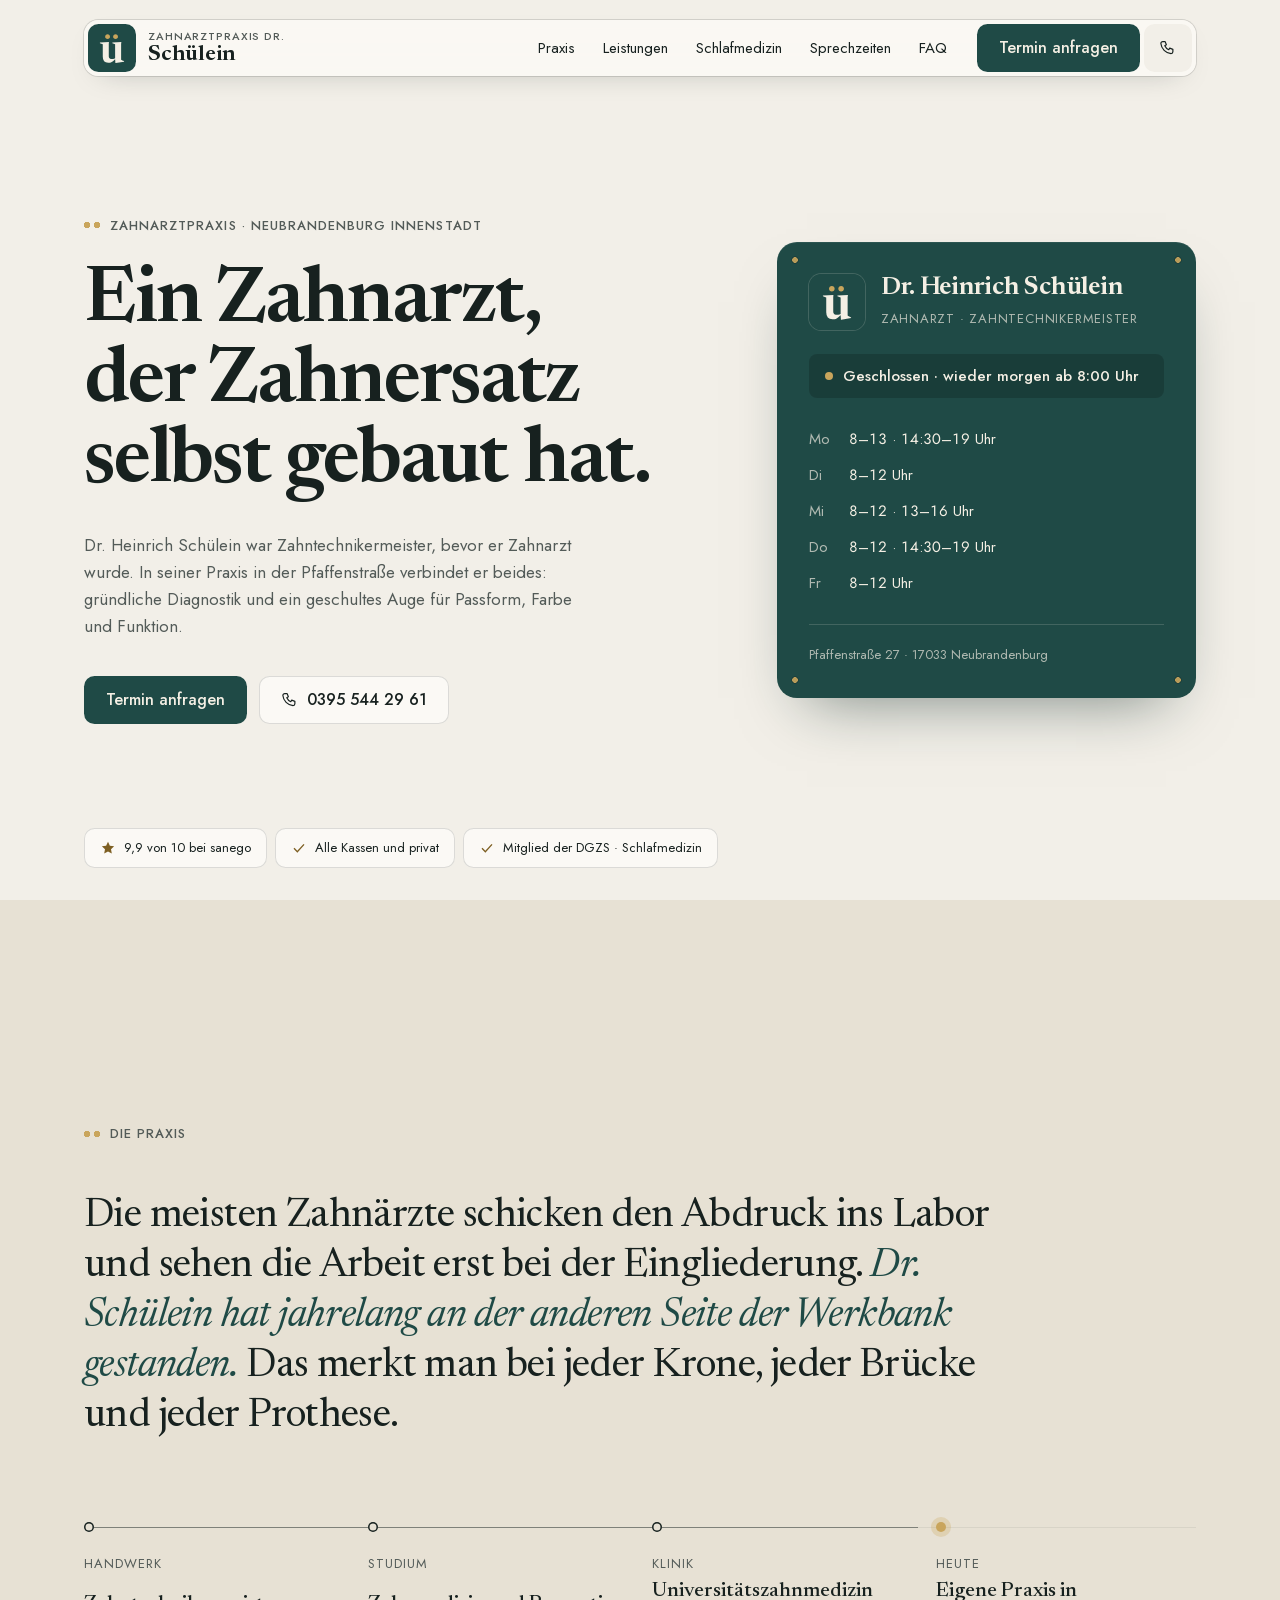
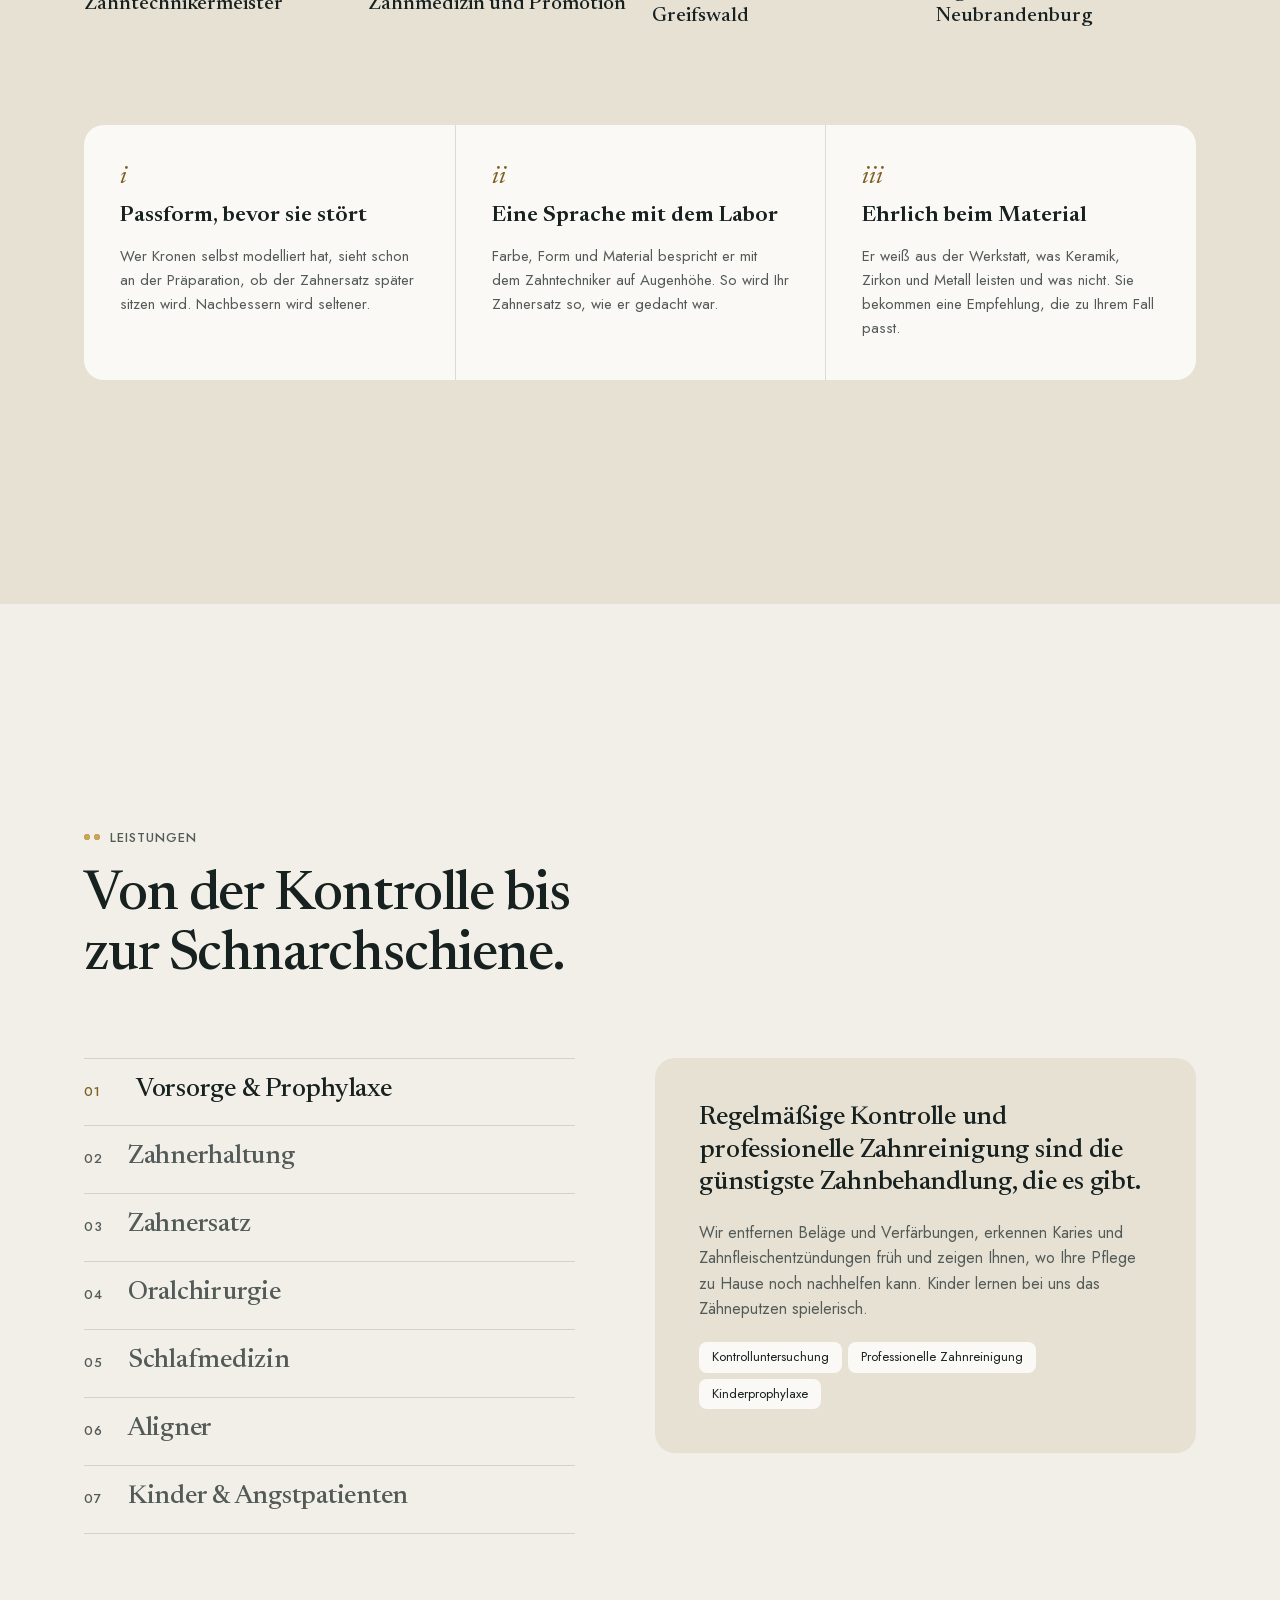
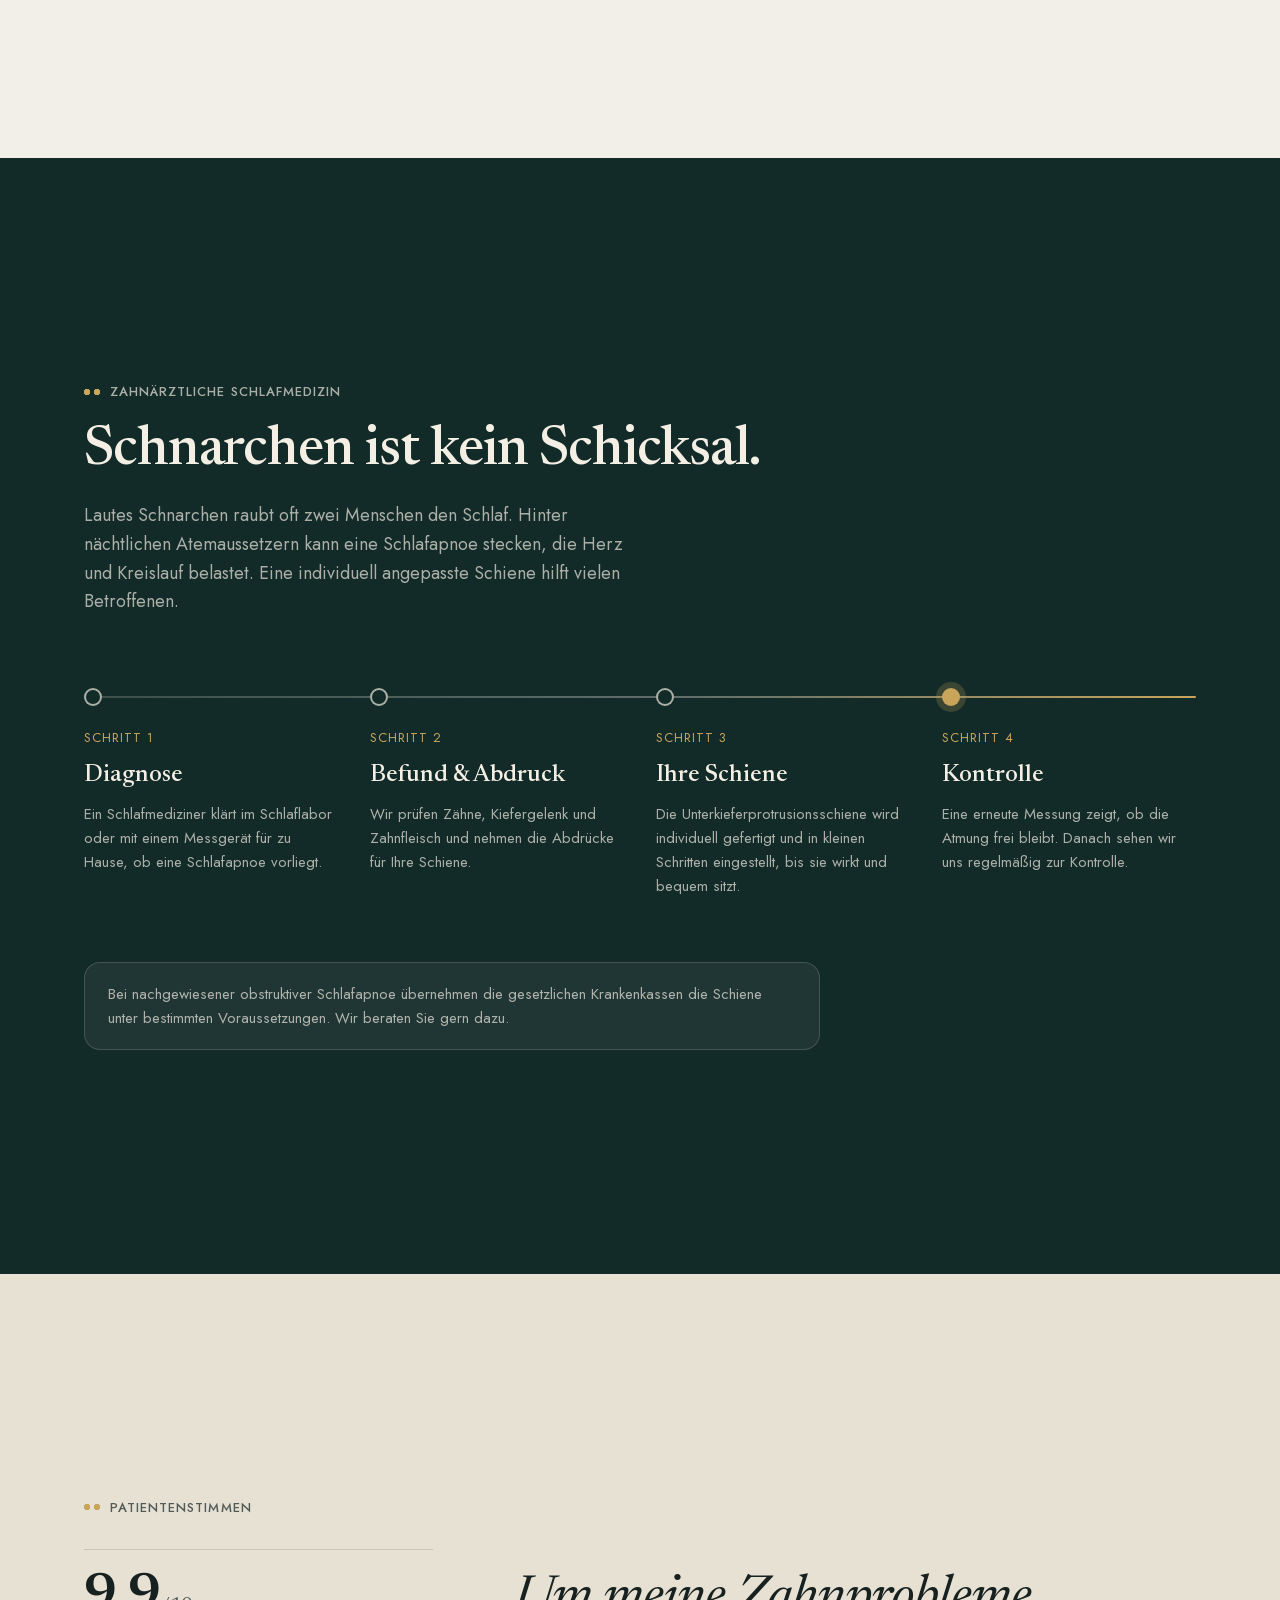
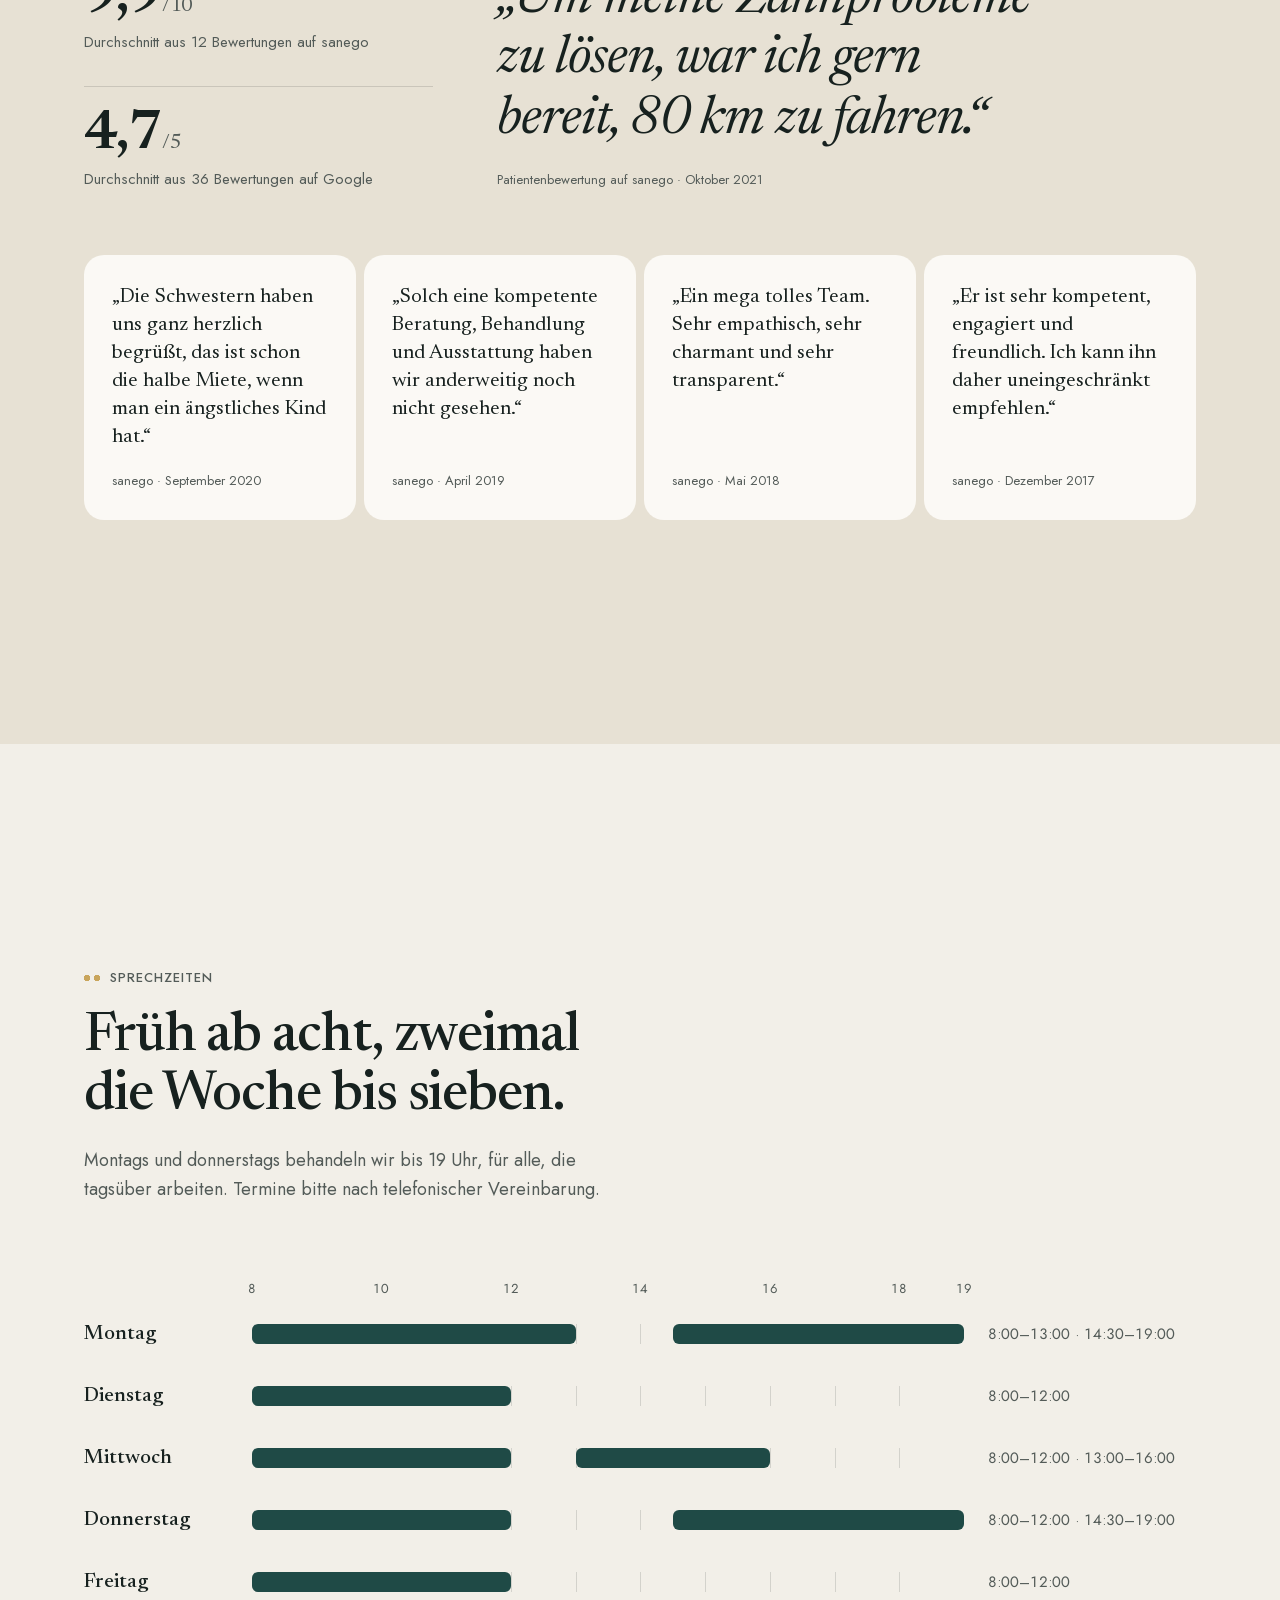
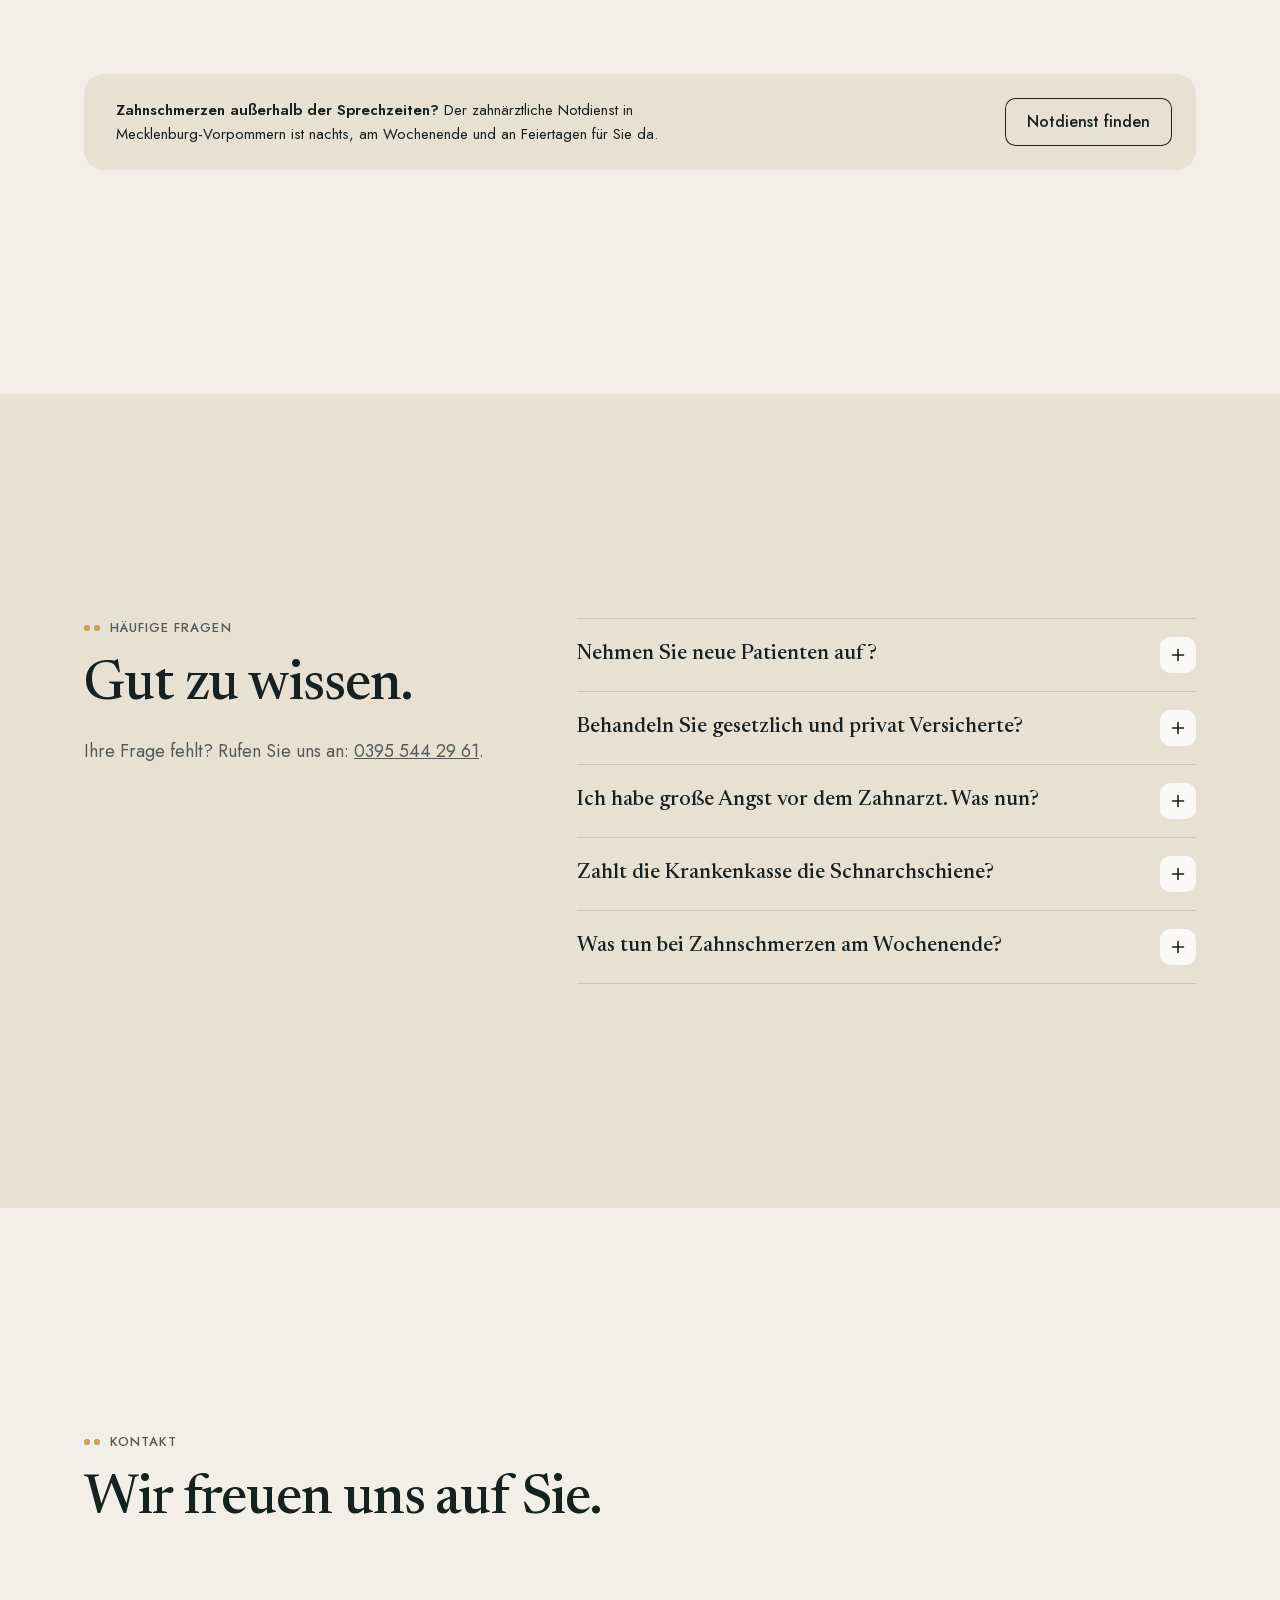
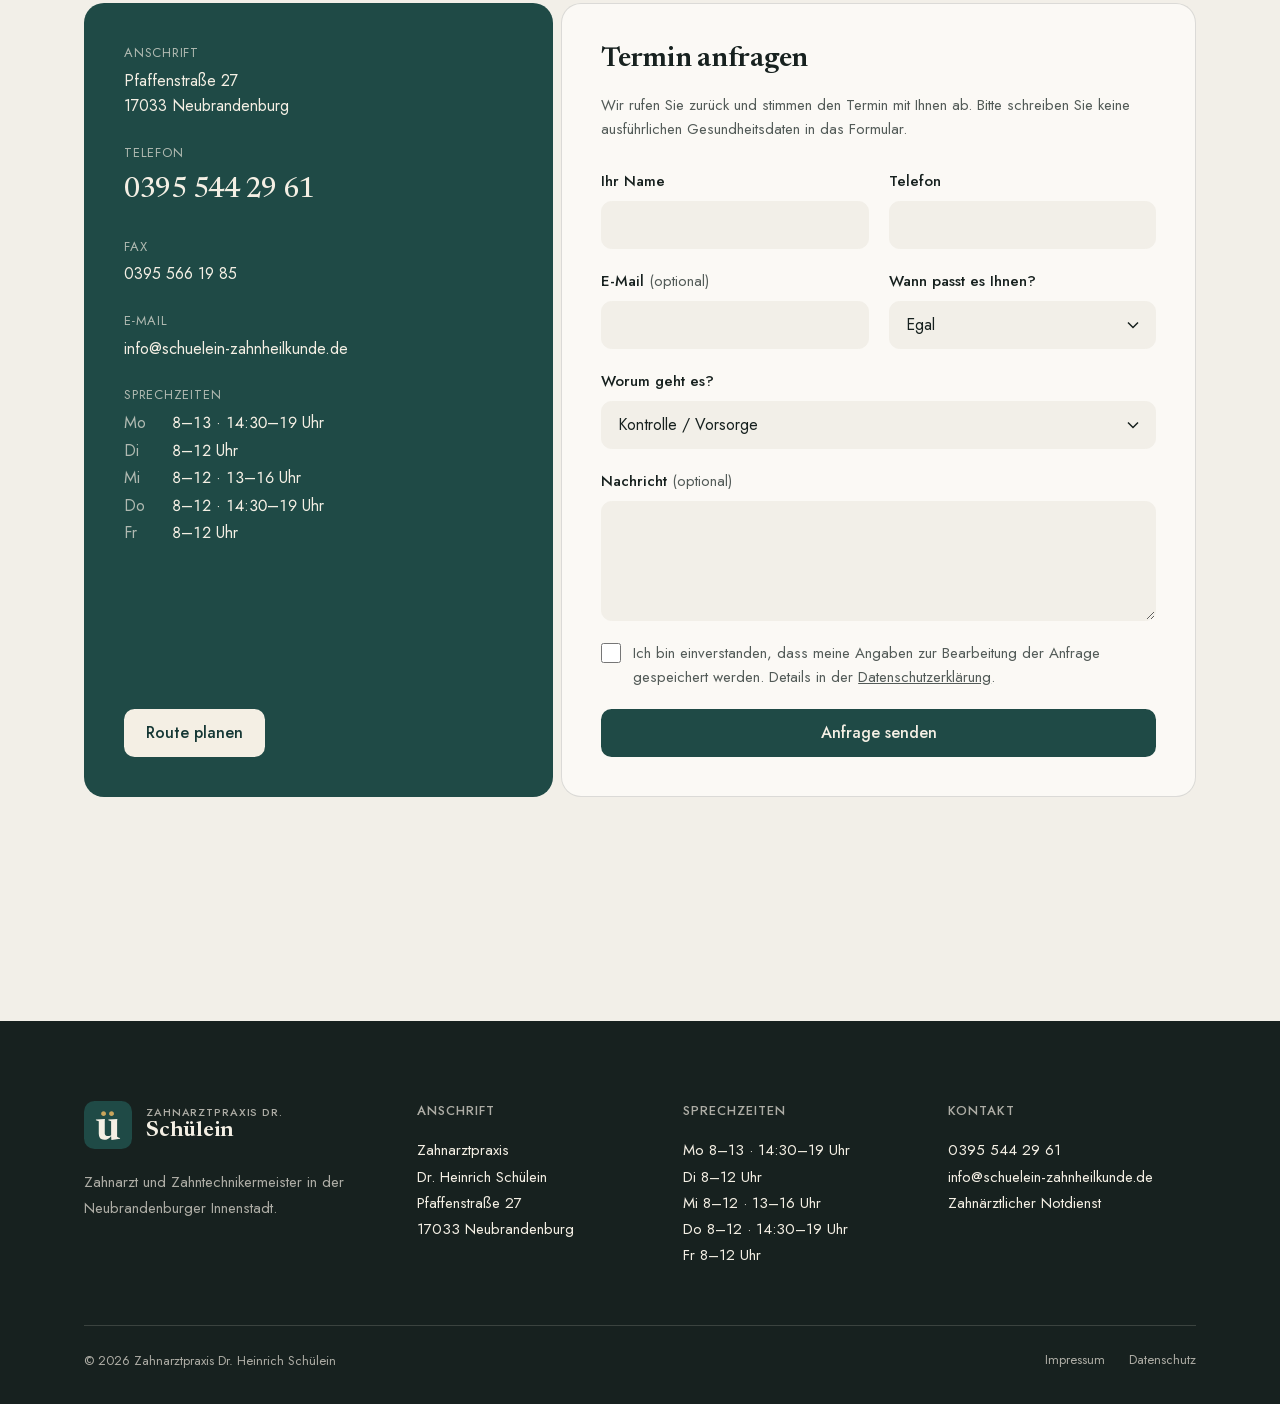
==== index.html @ 2f47f46b "Website for Zahnarztpraxis Dr. Heinrich Schülein Static site on the Dentaltechnik Gussmann engine: n" ====
<!DOCTYPE html>
<html lang="de">
<head>
  <meta charset="utf-8">
  <meta name="viewport" content="width=device-width, initial-scale=1, viewport-fit=cover">
  <title>Zahnarztpraxis Dr. Heinrich Schülein · Zahnarzt in Neubrandenburg</title>
  <meta name="description" content="Zahnarztpraxis Dr. Heinrich Schülein in der Neubrandenburger Innenstadt: Zahnarzt und Zahntechnikermeister. Vorsorge, Zahnerhaltung, Zahnersatz, Oralchirurgie und zahnärztliche Schlafmedizin. Pfaffenstraße 27, Tel. 0395 5442961.">
  <meta name="theme-color" content="#F2EFE8">
  <link rel="canonical" href="https://schuelein-zahnheilkunde.de/">
  <meta property="og:type" content="website">
  <meta property="og:locale" content="de_DE">
  <meta property="og:title" content="Zahnarztpraxis Dr. Heinrich Schülein · Neubrandenburg">
  <meta property="og:description" content="Ein Zahnarzt, der Zahnersatz selbst gebaut hat. Praxis in der Pfaffenstraße 27, Neubrandenburg.">
  <meta property="og:image" content="https://schuelein-zahnheilkunde.de/assets/og.png">
  <link rel="icon" href="assets/logo-mark.svg" type="image/svg+xml">
  <link rel="apple-touch-icon" href="assets/apple-touch-icon.png">
  <link rel="preload" href="fonts/newsreader.woff2" as="font" type="font/woff2" crossorigin>
  <link rel="preload" href="fonts/jost-latin.woff2" as="font" type="font/woff2" crossorigin>
  <link rel="stylesheet" href="css/styles.css">
  <script>
    /* freeze the viewport unit before first paint — refreshed on width change only */
    document.documentElement.classList.add('js');
    window.__vhPx = window.innerHeight;
    document.documentElement.style.setProperty('--vh', (window.__vhPx * 0.01) + 'px');
  </script>
  <script src="js/main.js" defer></script>
  <script type="application/ld+json">
  {
    "@context": "https://schema.org",
    "@type": "Dentist",
    "name": "Zahnarztpraxis Dr. Heinrich Schülein",
    "description": "Zahnarztpraxis in der Neubrandenburger Innenstadt. Zahnarzt und Zahntechnikermeister.",
    "url": "https://schuelein-zahnheilkunde.de/",
    "image": "https://schuelein-zahnheilkunde.de/assets/og.png",
    "logo": "https://schuelein-zahnheilkunde.de/assets/logo.svg",
    "telephone": "+49 395 5442961",
    "faxNumber": "+49 395 5661985",
    "email": "info@schuelein-zahnheilkunde.de",
    "address": {
      "@type": "PostalAddress",
      "streetAddress": "Pfaffenstraße 27",
      "postalCode": "17033",
      "addressLocality": "Neubrandenburg",
      "addressRegion": "Mecklenburg-Vorpommern",
      "addressCountry": "DE"
    },
    "founder": { "@type": "Person", "name": "Dr. Heinrich Schülein", "jobTitle": "Zahnarzt, Zahntechnikermeister" },
    "memberOf": { "@type": "Organization", "name": "Deutsche Gesellschaft Zahnärztliche Schlafmedizin (DGZS)" },
    "medicalSpecialty": "Dentistry",
    "openingHoursSpecification": [
      { "@type": "OpeningHoursSpecification", "dayOfWeek": "Monday", "opens": "08:00", "closes": "13:00" },
      { "@type": "OpeningHoursSpecification", "dayOfWeek": ["Monday", "Thursday"], "opens": "14:30", "closes": "19:00" },
      { "@type": "OpeningHoursSpecification", "dayOfWeek": ["Tuesday", "Wednesday", "Thursday", "Friday"], "opens": "08:00", "closes": "12:00" },
      { "@type": "OpeningHoursSpecification", "dayOfWeek": "Wednesday", "opens": "13:00", "closes": "16:00" }
    ]
  }
  </script>
</head>
<body>
  <svg width="0" height="0" style="position:absolute" aria-hidden="true">
    <symbol id="mark" viewBox="0 0 100 100">
      <rect width="100" height="100" rx="22" fill="#1F4A46"/>
      <path fill="#F4EFE4" d="M43.27 66.44Q43.27 68.7 43.99 70.14Q44.72 71.58 46.19 72.25Q47.65 72.93 49.96 72.93Q52.25 72.93 54.39 72.25Q56.53 71.57 58.37 70.55L58.72 71.53Q55.6 74.58 53.38 76.45Q51.15 78.33 49.35 79.3Q47.56 80.27 45.82 80.6Q44.08 80.92 41.98 80.92Q36.35 80.92 33.56 77.8Q30.77 74.68 30.77 68.48V42.03L24.84 39.88V38.39L43.58 37.42L43.27 41.59ZM57.05 81.5 56.49 73.59V41.98L50.76 39.88V38.39L69.52 37.42L68.99 41.65V74.33Q69.36 74.53 70.12 74.93Q70.87 75.33 71.79 75.8Q72.72 76.27 73.61 76.74Q74.5 77.21 75.16 77.55V78.63L57.72 81.5Z"/>
      <path fill="#C9A55C" d="M40.77 31.38Q38.51 31.38 37.12 29.93Q35.72 28.48 35.72 26.46Q35.72 24.4 37.12 22.95Q38.51 21.5 40.77 21.5Q43.03 21.5 44.42 22.95Q45.8 24.4 45.8 26.46Q45.8 28.48 44.42 29.93Q43.03 31.38 40.77 31.38ZM57.39 31.38Q55.13 31.38 53.73 29.93Q52.34 28.48 52.34 26.46Q52.34 24.4 53.73 22.95Q55.13 21.5 57.39 21.5Q59.64 21.5 61.03 22.95Q62.42 24.4 62.42 26.46Q62.42 28.48 61.03 29.93Q59.64 31.38 57.39 31.38Z"/>
    </symbol>
    <symbol id="i-phone" viewBox="0 0 24 24"><path fill="none" stroke="currentColor" stroke-width="1.6" stroke-linejoin="round" d="M5 3.5h3.2l1.6 4.2-2.1 1.3a11 11 0 0 0 5.3 5.3l1.3-2.1 4.2 1.6V17a2.5 2.5 0 0 1-2.5 2.5A15 15 0 0 1 2.5 6 2.5 2.5 0 0 1 5 3.5z"/></symbol>
    <symbol id="i-star" viewBox="0 0 24 24"><path fill="currentColor" d="M12 2.8l2.8 5.9 6.4.8-4.7 4.4 1.2 6.4L12 17.2l-5.7 3.1 1.2-6.4-4.7-4.4 6.4-.8z"/></symbol>
    <symbol id="i-plus" viewBox="0 0 14 14"><path d="M7 1.5v11M1.5 7h11" fill="none" stroke="currentColor" stroke-width="1.6" stroke-linecap="round"/></symbol>
    <symbol id="i-check" viewBox="0 0 24 24"><path d="M4.5 12.5l5 5 10-11" fill="none" stroke="currentColor" stroke-width="2"/></symbol>
  </svg>

  <!-- Preloader: the tile lands, the u rises, then the two brass dots drop in -->
  <div class="preloader" aria-hidden="true">
    <svg class="preloader__mark" viewBox="0 0 100 100">
      <rect class="preloader__tile" width="100" height="100" rx="22"/>
      <path class="preloader__u" d="M43.27 66.44Q43.27 68.7 43.99 70.14Q44.72 71.58 46.19 72.25Q47.65 72.93 49.96 72.93Q52.25 72.93 54.39 72.25Q56.53 71.57 58.37 70.55L58.72 71.53Q55.6 74.58 53.38 76.45Q51.15 78.33 49.35 79.3Q47.56 80.27 45.82 80.6Q44.08 80.92 41.98 80.92Q36.35 80.92 33.56 77.8Q30.77 74.68 30.77 68.48V42.03L24.84 39.88V38.39L43.58 37.42L43.27 41.59ZM57.05 81.5 56.49 73.59V41.98L50.76 39.88V38.39L69.52 37.42L68.99 41.65V74.33Q69.36 74.53 70.12 74.93Q70.87 75.33 71.79 75.8Q72.72 76.27 73.61 76.74Q74.5 77.21 75.16 77.55V78.63L57.72 81.5Z"/>
      <path class="preloader__dots" d="M40.77 31.38Q38.51 31.38 37.12 29.93Q35.72 28.48 35.72 26.46Q35.72 24.4 37.12 22.95Q38.51 21.5 40.77 21.5Q43.03 21.5 44.42 22.95Q45.8 24.4 45.8 26.46Q45.8 28.48 44.42 29.93Q43.03 31.38 40.77 31.38ZM57.39 31.38Q55.13 31.38 53.73 29.93Q52.34 28.48 52.34 26.46Q52.34 24.4 53.73 22.95Q55.13 21.5 57.39 21.5Q59.64 21.5 61.03 22.95Q62.42 24.4 62.42 26.46Q62.42 28.48 61.03 29.93Q59.64 31.38 57.39 31.38Z"/>
    </svg>
  </div>

  <a class="skip-link" href="#main">Zum Inhalt springen</a>

  <!-- One continuous strip: logo, links, CTA and phone share one rounded rectangle.
       On phones the same strip grows downward into the menu sheet. -->
  <header class="site-header">
    <nav class="strip" data-open="false" aria-label="Hauptnavigation">
      <div class="strip__bar">
        <a class="brand" href="#top" aria-label="Zahnarztpraxis Dr. Schülein – zur Startseite">
          <svg class="brand__mark" aria-hidden="true"><use href="#mark"/></svg>
          <span class="brand__word"><span class="brand__small">Zahnarztpraxis Dr.</span><span class="brand__name">Schülein</span></span>
        </a>
        <button class="strip__toggle" type="button" aria-expanded="false" aria-controls="strip-menu">
          <span></span><span></span>
          <span class="visually-hidden">Menü öffnen</span>
        </button>
      </div>
      <div class="strip__menu" id="strip-menu">
        <ul class="strip__links">
          <li><a class="strip__link" href="#praxis">Praxis</a></li>
          <li><a class="strip__link" href="#leistungen">Leistungen</a></li>
          <li><a class="strip__link" href="#schlaf">Schlafmedizin</a></li>
          <li><a class="strip__link" href="#zeiten">Sprechzeiten</a></li>
          <li><a class="strip__link" href="#faq">FAQ</a></li>
        </ul>
        <div class="strip__cta">
          <a class="btn btn--petrol" href="#kontakt">Termin anfragen</a>
          <a class="btn btn--tile" href="tel:+493955442961" aria-label="Anrufen: 0395 544 29 61">
            <svg aria-hidden="true"><use href="#i-phone"/></svg><span class="strip__tel">0395 544 29 61</span>
          </a>
        </div>
      </div>
    </nav>
  </header>

  <main id="main">

    <!-- Hero: statement + the nameplate from the door, with live office hours -->
    <section class="hero" id="top">
      <div class="container hero__container">
        <div class="hero__grid">
          <div class="hero__content">
            <div class="eyebrow"><p>Zahnarztpraxis · Neubrandenburg Innenstadt</p></div>
            <div class="display"><h1>Ein Zahnarzt, der Zahn&shy;ersatz selbst gebaut hat.</h1></div>
            <div class="lead"><p>Dr. Heinrich Schülein war Zahntechnikermeister, bevor er Zahnarzt wurde. In seiner Praxis in der Pfaffenstraße verbindet er beides: gründliche Diagnostik und ein geschultes Auge für Passform, Farbe und Funktion.</p></div>
            <div class="hero__actions">
              <a class="btn btn--petrol" href="#kontakt">Termin anfragen</a>
              <a class="btn btn--plain" href="tel:+493955442961"><svg aria-hidden="true"><use href="#i-phone"/></svg>0395 544 29 61</a>
            </div>
          </div>

          <aside class="plate" aria-label="Praxisschild">
            <div class="plate__head">
              <svg class="plate__mark" aria-hidden="true"><use href="#mark"/></svg>
              <div class="plate__name">
                <p class="plate__title">Dr. Heinrich Schülein</p>
                <p class="plate__role">Zahnarzt · Zahntechnikermeister</p>
              </div>
            </div>
            <div class="plate__status" data-status>
              <span class="plate__dot" aria-hidden="true"></span>
              <span data-status-text>Sprechzeiten</span>
            </div>
            <dl class="plate__hours" data-hours>
              <div data-day="1"><dt>Mo</dt><dd>8–13 · 14:30–19 Uhr</dd></div>
              <div data-day="2"><dt>Di</dt><dd>8–12 Uhr</dd></div>
              <div data-day="3"><dt>Mi</dt><dd>8–12 · 13–16 Uhr</dd></div>
              <div data-day="4"><dt>Do</dt><dd>8–12 · 14:30–19 Uhr</dd></div>
              <div data-day="5"><dt>Fr</dt><dd>8–12 Uhr</dd></div>
            </dl>
            <p class="plate__addr">Pfaffenstraße 27 · 17033 Neubrandenburg</p>
          </aside>
        </div>

        <ul class="hero__facts" aria-label="Auf einen Blick">
          <li><svg aria-hidden="true"><use href="#i-star"/></svg>9,9 von 10 bei sanego</li>
          <li><svg aria-hidden="true"><use href="#i-check"/></svg>Alle Kassen und privat</li>
          <li><svg aria-hidden="true"><use href="#i-check"/></svg>Mitglied der DGZS · Schlafmedizin</li>
        </ul>
      </div>
    </section>

    <!-- Praxis: two trades in one pair of hands -->
    <section class="section section--sand" id="praxis">
      <div class="container">
        <div class="story">
          <div class="eyebrow reveal"><p>Die Praxis</p></div>
          <p class="story__statement reveal">Die meisten Zahnärzte schicken den Abdruck ins Labor und sehen die Arbeit erst bei der Eingliederung. <em>Dr. Schülein hat jahrelang an der anderen Seite der Werkbank gestanden.</em> Das merkt man bei jeder Krone, jeder Brücke und jeder Prothese.</p>

          <ol class="path reveal" aria-label="Werdegang">
            <li><span class="path__k">Handwerk</span><span class="path__v">Zahntechnikermeister</span></li>
            <li><span class="path__k">Studium</span><span class="path__v">Zahnmedizin und Promotion</span></li>
            <li><span class="path__k">Klinik</span><span class="path__v">Universitätszahnmedizin Greifswald</span></li>
            <li><span class="path__k">Heute</span><span class="path__v">Eigene Praxis in Neubrandenburg</span></li>
          </ol>

          <div class="gains reveal">
            <article class="gain">
              <div class="gain__num"><span>i</span></div>
              <div class="gain__title"><h3>Passform, bevor sie stört</h3></div>
              <div class="gain__text"><p>Wer Kronen selbst modelliert hat, sieht schon an der Präparation, ob der Zahnersatz später sitzen wird. Nachbessern wird seltener.</p></div>
            </article>
            <article class="gain">
              <div class="gain__num"><span>ii</span></div>
              <div class="gain__title"><h3>Eine Sprache mit dem Labor</h3></div>
              <div class="gain__text"><p>Farbe, Form und Material bespricht er mit dem Zahntechniker auf Augenhöhe. So wird Ihr Zahnersatz so, wie er gedacht war.</p></div>
            </article>
            <article class="gain">
              <div class="gain__num"><span>iii</span></div>
              <div class="gain__title"><h3>Ehrlich beim Material</h3></div>
              <div class="gain__text"><p>Er weiß aus der Werkstatt, was Keramik, Zirkon und Metall leisten und was nicht. Sie bekommen eine Empfehlung, die zu Ihrem Fall passt.</p></div>
            </article>
          </div>
        </div>
      </div>
    </section>

    <!-- Leistungen: an index — names on the left, the open entry on the right -->
    <section class="section" id="leistungen">
      <div class="container">
        <div class="section-head reveal">
          <div class="eyebrow"><p>Leistungen</p></div>
          <div class="heading"><h2>Von der Kontrolle bis zur Schnarchschiene.</h2></div>
        </div>

        <div class="index reveal" data-index>
          <article class="entry is-active">
            <button class="entry__name" type="button" aria-expanded="true" aria-controls="e-1" id="e-1-btn"><span class="entry__no">01</span><span>Vorsorge &amp; Prophylaxe</span></button>
            <div class="entry__body" id="e-1" role="region" aria-labelledby="e-1-btn">
              <div class="entry__inner">
                <div class="entry__lead"><p>Regelmäßige Kontrolle und professionelle Zahnreinigung sind die günstigste Zahnbehandlung, die es gibt.</p></div>
                <div class="entry__text"><p>Wir entfernen Beläge und Verfärbungen, erkennen Karies und Zahnfleischentzündungen früh und zeigen Ihnen, wo Ihre Pflege zu Hause noch nachhelfen kann. Kinder lernen bei uns das Zähneputzen spielerisch.</p></div>
                <ul class="tags"><li>Kontrolluntersuchung</li><li>Professionelle Zahnreinigung</li><li>Kinderprophylaxe</li></ul>
              </div>
            </div>
          </article>
          <article class="entry">
            <button class="entry__name" type="button" aria-expanded="false" aria-controls="e-2" id="e-2-btn"><span class="entry__no">02</span><span>Zahnerhaltung</span></button>
            <div class="entry__body" id="e-2" role="region" aria-labelledby="e-2-btn">
              <div class="entry__inner">
                <div class="entry__lead"><p>Der eigene Zahn ist fast immer die beste Lösung. Wir kämpfen um ihn.</p></div>
                <div class="entry__text"><p>Zahnfarbene Füllungen, Wurzelkanalbehandlungen und die Behandlung von Parodontitis gehören zum Alltag der Praxis. Vor jeder Behandlung erklären wir Ihnen die Möglichkeiten und was sie kosten.</p></div>
                <ul class="tags"><li>Füllungen</li><li>Wurzelbehandlung</li><li>Parodontitis</li></ul>
              </div>
            </div>
          </article>
          <article class="entry">
            <button class="entry__name" type="button" aria-expanded="false" aria-controls="e-3" id="e-3-btn"><span class="entry__no">03</span><span>Zahnersatz</span></button>
            <div class="entry__body" id="e-3" role="region" aria-labelledby="e-3-btn">
              <div class="entry__inner">
                <div class="entry__lead"><p>Hier zahlt sich die Meisterausbildung am meisten aus.</p></div>
                <div class="entry__text"><p>Kronen, Brücken, Teil- und Vollprothesen plant Dr. Schülein mit dem Blick des Zahntechnikers: Wie wird die Arbeit gefertigt, wie hält sie, wie sieht sie neben den Nachbarzähnen aus? Die Farbe bestimmen wir sorgfältig bei Tageslicht.</p></div>
                <ul class="tags"><li>Kronen</li><li>Brücken</li><li>Prothesen</li><li>Reparaturen</li></ul>
              </div>
            </div>
          </article>
          <article class="entry">
            <button class="entry__name" type="button" aria-expanded="false" aria-controls="e-4" id="e-4-btn"><span class="entry__no">04</span><span>Oralchirurgie</span></button>
            <div class="entry__body" id="e-4" role="region" aria-labelledby="e-4-btn">
              <div class="entry__inner">
                <div class="entry__lead"><p>Weisheitszähne und nicht erhaltbare Zähne entfernen wir ruhig und schonend.</p></div>
                <div class="entry__text"><p>Eine gute Betäubung und ein Behandler, der nicht hetzt, machen den Unterschied. Nach dem Eingriff bekommen Sie klare Hinweise für die ersten Tage und einen Kontrolltermin.</p></div>
                <ul class="tags"><li>Weisheitszähne</li><li>Zahnentfernung</li><li>Nachsorge</li></ul>
              </div>
            </div>
          </article>
          <article class="entry">
            <button class="entry__name" type="button" aria-expanded="false" aria-controls="e-5" id="e-5-btn"><span class="entry__no">05</span><span>Schlafmedizin</span></button>
            <div class="entry__body" id="e-5" role="region" aria-labelledby="e-5-btn">
              <div class="entry__inner">
                <div class="entry__lead"><p>Eine Schiene gegen Schnarchen und leichte bis mittlere Schlafapnoe.</p></div>
                <div class="entry__text"><p>Dr. Schülein ist Mitglied der Deutschen Gesellschaft Zahnärztliche Schlafmedizin. Die Unterkieferprotrusionsschiene hält den Unterkiefer nachts leicht vorn und die Atemwege frei. Mehr dazu weiter unten.</p></div>
                <ul class="tags"><li>Schnarchschiene</li><li>Schlafapnoe</li><li>DGZS</li></ul>
                <a class="link-arrow" href="#schlaf">So läuft die Behandlung ab</a>
              </div>
            </div>
          </article>
          <article class="entry">
            <button class="entry__name" type="button" aria-expanded="false" aria-controls="e-6" id="e-6-btn"><span class="entry__no">06</span><span>Aligner</span></button>
            <div class="entry__body" id="e-6" role="region" aria-labelledby="e-6-btn">
              <div class="entry__inner">
                <div class="entry__lead"><p>Schiefe Zähne mit durchsichtigen Schienen richten, ohne feste Spange.</p></div>
                <div class="entry__text"><p>Für Erwachsene mit leichten bis mittleren Zahnfehlstellungen bieten wir die Behandlung mit Invisalign-Alignern an. In einem Beratungstermin klären wir, ob sie für Sie infrage kommt.</p></div>
                <ul class="tags"><li>Invisalign</li><li>Erwachsene</li><li>Beratung</li></ul>
              </div>
            </div>
          </article>
          <article class="entry">
            <button class="entry__name" type="button" aria-expanded="false" aria-controls="e-7" id="e-7-btn"><span class="entry__no">07</span><span>Kinder &amp; Angstpatienten</span></button>
            <div class="entry__body" id="e-7" role="region" aria-labelledby="e-7-btn">
              <div class="entry__inner">
                <div class="entry__lead"><p>Wer Angst hat, bekommt bei uns zuerst Zeit.</p></div>
                <div class="entry__text"><p>Wir erklären jeden Schritt, bevor er passiert, und hören auf, wenn Sie die Hand heben. Viele unserer Patientinnen und Patienten kamen mit großer Angst und kommen heute entspannt zur Kontrolle.</p></div>
                <ul class="tags"><li>Viel Zeit</li><li>Jeder Schritt erklärt</li><li>Kinder willkommen</li></ul>
              </div>
            </div>
          </article>
        </div>
      </div>
    </section>

    <!-- Schlafmedizin: the night, from falling asleep to the morning check -->
    <section class="section section--night" id="schlaf">
      <div class="container">
        <div class="section-head reveal">
          <div class="eyebrow"><p>Zahnärztliche Schlafmedizin</p></div>
          <div class="heading"><h2>Schnarchen ist kein Schicksal.</h2></div>
          <div class="lead"><p>Lautes Schnarchen raubt oft zwei Menschen den Schlaf. Hinter nächtlichen Atemaussetzern kann eine Schlafapnoe stecken, die Herz und Kreislauf belastet. Eine individuell angepasste Schiene hilft vielen Betroffenen.</p></div>
        </div>

        <ol class="night reveal">
          <li class="night__step">
            <div class="night__time"><span>Schritt 1</span></div>
            <div class="night__title"><h3>Diagnose</h3></div>
            <div class="night__text"><p>Ein Schlafmediziner klärt im Schlaflabor oder mit einem Messgerät für zu Hause, ob eine Schlafapnoe vorliegt.</p></div>
          </li>
          <li class="night__step">
            <div class="night__time"><span>Schritt 2</span></div>
            <div class="night__title"><h3>Befund &amp; Abdruck</h3></div>
            <div class="night__text"><p>Wir prüfen Zähne, Kiefergelenk und Zahnfleisch und nehmen die Abdrücke für Ihre Schiene.</p></div>
          </li>
          <li class="night__step">
            <div class="night__time"><span>Schritt 3</span></div>
            <div class="night__title"><h3>Ihre Schiene</h3></div>
            <div class="night__text"><p>Die Unterkieferprotrusionsschiene wird individuell gefertigt und in kleinen Schritten eingestellt, bis sie wirkt und bequem sitzt.</p></div>
          </li>
          <li class="night__step">
            <div class="night__time"><span>Schritt 4</span></div>
            <div class="night__title"><h3>Kontrolle</h3></div>
            <div class="night__text"><p>Eine erneute Messung zeigt, ob die Atmung frei bleibt. Danach sehen wir uns regelmäßig zur Kontrolle.</p></div>
          </li>
        </ol>

        <div class="night__note reveal"><p>Bei nachgewiesener obstruktiver Schlafapnoe übernehmen die gesetzlichen Krankenkassen die Schiene unter bestimmten Voraussetzungen. Wir beraten Sie gern dazu.</p></div>
      </div>
    </section>

    <!-- Stimmen -->
    <section class="section section--sand" id="stimmen">
      <div class="container">
        <div class="voices">
          <div class="voices__head reveal">
            <div class="eyebrow"><p>Patientenstimmen</p></div>
            <div class="score">
              <div class="score__num"><span>9,9</span><small>/10</small></div>
              <div class="score__text"><p>Durchschnitt aus 12 Bewertungen auf sanego</p></div>
            </div>
            <div class="score">
              <div class="score__num"><span>4,7</span><small>/5</small></div>
              <div class="score__text"><p>Durchschnitt aus 36 Bewertungen auf Google</p></div>
            </div>
          </div>

          <figure class="quote quote--lead reveal">
            <blockquote><p>„Um meine Zahnprobleme zu lösen, war ich gern bereit, 80&nbsp;km zu fahren.“</p></blockquote>
            <figcaption>Patientenbewertung auf sanego · Oktober 2021</figcaption>
          </figure>
        </div>

        <div class="quotes reveal" tabindex="0" aria-label="Weitere Patientenstimmen">
          <figure class="quote">
            <blockquote><p>„Die Schwestern haben uns ganz herzlich begrüßt, das ist schon die halbe Miete, wenn man ein ängstliches Kind hat.“</p></blockquote>
            <figcaption>sanego · September 2020</figcaption>
          </figure>
          <figure class="quote">
            <blockquote><p>„Solch eine kompetente Beratung, Behandlung und Ausstattung haben wir anderweitig noch nicht gesehen.“</p></blockquote>
            <figcaption>sanego · April 2019</figcaption>
          </figure>
          <figure class="quote">
            <blockquote><p>„Ein mega tolles Team. Sehr empathisch, sehr charmant und sehr transparent.“</p></blockquote>
            <figcaption>sanego · Mai 2018</figcaption>
          </figure>
          <figure class="quote">
            <blockquote><p>„Er ist sehr kompetent, engagiert und freundlich. Ich kann ihn daher uneingeschränkt empfehlen.“</p></blockquote>
            <figcaption>sanego · Dezember 2017</figcaption>
          </figure>
        </div>
      </div>
    </section>

    <!-- Sprechzeiten: the week drawn to scale, today marked -->
    <section class="section" id="zeiten">
      <div class="container">
        <div class="section-head reveal">
          <div class="eyebrow"><p>Sprechzeiten</p></div>
          <div class="heading"><h2>Früh ab acht, zweimal die Woche bis sieben.</h2></div>
          <div class="lead"><p>Montags und donnerstags behandeln wir bis 19 Uhr, für alle, die tagsüber arbeiten. Termine bitte nach telefonischer Vereinbarung.</p></div>
        </div>

        <div class="week reveal" data-week>
          <div class="week__axis" aria-hidden="true">
            <span style="--h:8">8</span><span style="--h:10">10</span><span style="--h:12">12</span><span style="--h:14">14</span><span style="--h:16">16</span><span style="--h:18">18</span><span style="--h:19">19</span>
          </div>
          <div class="week__row" data-day="1">
            <div class="week__day"><span>Montag</span></div>
            <div class="week__track"><span class="week__bar" style="--a:8;--b:13"></span><span class="week__bar" style="--a:14.5;--b:19"></span></div>
            <div class="week__txt"><span>8:00–13:00 · 14:30–19:00</span></div>
          </div>
          <div class="week__row" data-day="2">
            <div class="week__day"><span>Dienstag</span></div>
            <div class="week__track"><span class="week__bar" style="--a:8;--b:12"></span></div>
            <div class="week__txt"><span>8:00–12:00</span></div>
          </div>
          <div class="week__row" data-day="3">
            <div class="week__day"><span>Mittwoch</span></div>
            <div class="week__track"><span class="week__bar" style="--a:8;--b:12"></span><span class="week__bar" style="--a:13;--b:16"></span></div>
            <div class="week__txt"><span>8:00–12:00 · 13:00–16:00</span></div>
          </div>
          <div class="week__row" data-day="4">
            <div class="week__day"><span>Donnerstag</span></div>
            <div class="week__track"><span class="week__bar" style="--a:8;--b:12"></span><span class="week__bar" style="--a:14.5;--b:19"></span></div>
            <div class="week__txt"><span>8:00–12:00 · 14:30–19:00</span></div>
          </div>
          <div class="week__row" data-day="5">
            <div class="week__day"><span>Freitag</span></div>
            <div class="week__track"><span class="week__bar" style="--a:8;--b:12"></span></div>
            <div class="week__txt"><span>8:00–12:00</span></div>
          </div>
          <span class="week__now" aria-hidden="true"></span>
        </div>

        <div class="emergency reveal">
          <div class="emergency__text"><p><strong>Zahnschmerzen außerhalb der Sprechzeiten?</strong> Der zahnärztliche Notdienst in Mecklenburg-Vorpommern ist nachts, am Wochenende und an Feiertagen für Sie da.</p></div>
          <a class="btn btn--line" href="https://zaekmv.de/notfalldienstsuche" target="_blank" rel="noopener">Notdienst finden</a>
        </div>
      </div>
    </section>

    <!-- FAQ -->
    <section class="section section--sand" id="faq">
      <div class="container">
        <div class="faq">
          <div class="section-head reveal">
            <div class="eyebrow"><p>Häufige Fragen</p></div>
            <div class="heading"><h2>Gut zu wissen.</h2></div>
            <div class="lead"><p>Ihre Frage fehlt? Rufen Sie uns an: <a href="tel:+493955442961">0395 544 29 61</a>.</p></div>
          </div>
          <div class="acc-list reveal">
            <div class="acc">
              <button class="acc__btn" type="button" aria-expanded="false" aria-controls="faq-1" id="faq-1-btn">
                <span>Nehmen Sie neue Patienten auf?</span>
                <span class="acc__icon"><svg aria-hidden="true"><use href="#i-plus"/></svg></span>
              </button>
              <div class="acc__panel" id="faq-1" role="region" aria-labelledby="faq-1-btn">
                <div class="acc__inner"><p>Ja. Rufen Sie uns während der Sprechzeiten an oder schicken Sie uns eine Terminanfrage über das Formular. Bringen Sie zum ersten Termin Ihre Versichertenkarte und, falls vorhanden, Ihr Bonusheft mit.</p></div>
              </div>
            </div>
            <div class="acc">
              <button class="acc__btn" type="button" aria-expanded="false" aria-controls="faq-2" id="faq-2-btn">
                <span>Behandeln Sie gesetzlich und privat Versicherte?</span>
                <span class="acc__icon"><svg aria-hidden="true"><use href="#i-plus"/></svg></span>
              </button>
              <div class="acc__panel" id="faq-2" role="region" aria-labelledby="faq-2-btn">
                <div class="acc__inner"><p>Ja, beide. Bevor eine Behandlung mit Eigenanteil beginnt, bekommen Sie einen Heil- und Kostenplan, damit Sie wissen, was auf Sie zukommt.</p></div>
              </div>
            </div>
            <div class="acc">
              <button class="acc__btn" type="button" aria-expanded="false" aria-controls="faq-3" id="faq-3-btn">
                <span>Ich habe große Angst vor dem Zahnarzt. Was nun?</span>
                <span class="acc__icon"><svg aria-hidden="true"><use href="#i-plus"/></svg></span>
              </button>
              <div class="acc__panel" id="faq-3" role="region" aria-labelledby="faq-3-btn">
                <div class="acc__inner"><p>Sagen Sie es uns gleich bei der Terminvereinbarung. Wir planen dann mehr Zeit ein, beginnen mit einem Gespräch ohne Behandlung und erklären jeden Schritt. Sie bestimmen das Tempo.</p></div>
              </div>
            </div>
            <div class="acc">
              <button class="acc__btn" type="button" aria-expanded="false" aria-controls="faq-4" id="faq-4-btn">
                <span>Zahlt die Krankenkasse die Schnarchschiene?</span>
                <span class="acc__icon"><svg aria-hidden="true"><use href="#i-plus"/></svg></span>
              </button>
              <div class="acc__panel" id="faq-4" role="region" aria-labelledby="faq-4-btn">
                <div class="acc__inner"><p>Bei einer ärztlich festgestellten obstruktiven Schlafapnoe übernehmen die gesetzlichen Kassen die Unterkieferprotrusionsschiene, wenn eine Überdrucktherapie (CPAP) nicht infrage kommt. Bei reinem Schnarchen ist die Schiene meist eine Privatleistung. Wir beraten Sie im Einzelfall.</p></div>
              </div>
            </div>
            <div class="acc">
              <button class="acc__btn" type="button" aria-expanded="false" aria-controls="faq-5" id="faq-5-btn">
                <span>Was tun bei Zahnschmerzen am Wochenende?</span>
                <span class="acc__icon"><svg aria-hidden="true"><use href="#i-plus"/></svg></span>
              </button>
              <div class="acc__panel" id="faq-5" role="region" aria-labelledby="faq-5-btn">
                <div class="acc__inner"><p>Außerhalb unserer Sprechzeiten hilft der zahnärztliche Notdienst. Den diensthabenden Zahnarzt in Ihrer Nähe finden Sie über die <a href="https://zaekmv.de/notfalldienstsuche" target="_blank" rel="noopener">Notdienstsuche der Zahnärztekammer M-V</a>.</p></div>
              </div>
            </div>
          </div>
        </div>
      </div>
    </section>

    <!-- Kontakt: on phones the form comes first -->
    <section class="section" id="kontakt">
      <div class="container">
        <div class="section-head reveal">
          <div class="eyebrow"><p>Kontakt</p></div>
          <div class="heading"><h2>Wir freuen uns auf Sie.</h2></div>
        </div>

        <div class="contact reveal">
          <div class="contact__info">
            <dl class="contact__details">
              <div>
                <dt>Anschrift</dt>
                <dd><a href="https://www.google.com/maps/dir/?api=1&amp;destination=Pfaffenstra%C3%9Fe+27+17033+Neubrandenburg" target="_blank" rel="noopener">Pfaffenstraße 27<br>17033 Neubrandenburg</a></dd>
              </div>
              <div>
                <dt>Telefon</dt>
                <dd><a class="contact__big" href="tel:+493955442961">0395 544 29 61</a></dd>
              </div>
              <div>
                <dt>Fax</dt>
                <dd>0395 566 19 85</dd>
              </div>
              <div>
                <dt>E-Mail</dt>
                <dd><a href="mailto:info@schuelein-zahnheilkunde.de">info@schuelein-zahnheilkunde.de</a></dd>
              </div>
              <div>
                <dt>Sprechzeiten</dt>
                <dd class="hours"><span>Mo</span><span>8–13 · 14:30–19 Uhr</span><span>Di</span><span>8–12 Uhr</span><span>Mi</span><span>8–12 · 13–16 Uhr</span><span>Do</span><span>8–12 · 14:30–19 Uhr</span><span>Fr</span><span>8–12 Uhr</span></dd>
              </div>
            </dl>
            <a class="btn btn--cream" href="https://www.google.com/maps/dir/?api=1&amp;destination=Pfaffenstra%C3%9Fe+27+17033+Neubrandenburg" target="_blank" rel="noopener">Route planen</a>
          </div>

          <div class="form-cell">
            <div class="form-cell__title"><h3>Termin anfragen</h3></div>
            <div class="form-cell__hint"><p>Wir rufen Sie zurück und stimmen den Termin mit Ihnen ab. Bitte schreiben Sie keine ausführlichen Gesundheitsdaten in das Formular.</p></div>
            <form class="form" id="contact-form" novalidate>
              <div class="form__row">
                <div class="field">
                  <label for="f-name">Ihr Name</label>
                  <input id="f-name" name="name" type="text" autocomplete="name" required>
                  <div class="field__error" id="f-name-err"></div>
                </div>
                <div class="field">
                  <label for="f-tel">Telefon</label>
                  <input id="f-tel" name="telefon" type="tel" autocomplete="tel" inputmode="tel" required>
                  <div class="field__error" id="f-tel-err"></div>
                </div>
              </div>
              <div class="form__row">
                <div class="field">
                  <label for="f-mail">E-Mail <small>(optional)</small></label>
                  <input id="f-mail" name="email" type="email" autocomplete="email" inputmode="email">
                  <div class="field__error" id="f-mail-err"></div>
                </div>
                <div class="field">
                  <label for="f-when">Wann passt es Ihnen?</label>
                  <select id="f-when" name="wunschzeit">
                    <option>Egal</option>
                    <option>Vormittags</option>
                    <option>Nachmittags</option>
                    <option>Abends (Mo, Do)</option>
                  </select>
                </div>
              </div>
              <div class="field">
                <label for="f-topic">Worum geht es?</label>
                <select id="f-topic" name="anliegen">
                  <option>Kontrolle / Vorsorge</option>
                  <option>Professionelle Zahnreinigung</option>
                  <option>Beschwerden / Schmerzen</option>
                  <option>Zahnersatz</option>
                  <option>Schnarchschiene</option>
                  <option>Aligner-Beratung</option>
                  <option>Ich bin neu in der Praxis</option>
                </select>
              </div>
              <div class="field">
                <label for="f-msg">Nachricht <small>(optional)</small></label>
                <textarea id="f-msg" name="nachricht"></textarea>
              </div>
              <div class="field">
                <div class="consent">
                  <input id="f-consent" name="datenschutz" type="checkbox" required>
                  <label for="f-consent">Ich bin einverstanden, dass meine Angaben zur Bearbeitung der Anfrage gespeichert werden. Details in der <a href="datenschutz.html">Datenschutzerklärung</a>.</label>
                </div>
                <div class="field__error" id="f-consent-err"></div>
              </div>
              <button class="btn btn--petrol" type="submit">Anfrage senden</button>
              <div class="form__status" role="status" aria-live="polite"></div>
            </form>
          </div>
        </div>
      </div>
    </section>
  </main>

  <footer class="footer">
    <div class="container">
      <div class="footer__grid">
        <div class="footer__brandcol">
          <a class="footer__brand" href="#top" aria-label="Zahnarztpraxis Dr. Schülein – zur Startseite">
            <svg class="brand__mark" aria-hidden="true"><use href="#mark"/></svg>
            <span class="brand__word"><span class="brand__small">Zahnarztpraxis Dr.</span><span class="brand__name">Schülein</span></span>
          </a>
          <p class="footer__claim">Zahnarzt und Zahntechnikermeister in der Neubrandenburger Innenstadt.</p>
        </div>
        <div>
          <h2>Anschrift</h2>
          <p>Zahnarztpraxis<br>Dr. Heinrich Schülein<br>Pfaffenstraße 27<br>17033 Neubrandenburg</p>
        </div>
        <div>
          <h2>Sprechzeiten</h2>
          <p>Mo 8–13 · 14:30–19 Uhr<br>Di 8–12 Uhr<br>Mi 8–12 · 13–16 Uhr<br>Do 8–12 · 14:30–19 Uhr<br>Fr 8–12 Uhr</p>
        </div>
        <div>
          <h2>Kontakt</h2>
          <ul>
            <li><a href="tel:+493955442961">0395 544 29 61</a></li>
            <li><a href="mailto:info@schuelein-zahnheilkunde.de">info@schuelein-zahnheilkunde.de</a></li>
            <li><a href="https://zaekmv.de/notfalldienstsuche" target="_blank" rel="noopener">Zahnärztlicher Notdienst</a></li>
          </ul>
        </div>
      </div>
      <div class="footer__bottom">
        <p>© <span data-year>2026</span> Zahnarztpraxis Dr. Heinrich Schülein</p>
        <div class="footer__legal"><a href="impressum.html">Impressum</a><a href="datenschutz.html">Datenschutz</a></div>
      </div>
    </div>
  </footer>
</body>
</html>
---- css/styles.css ----
/* ==========================================================================
   Zahnarztpraxis Dr. Heinrich Schülein — site styles
   Built on the Dentaltechnik Gussmann engine (tokens, reveal, accordion,
   form, preloader), with its own layouts: nameplate hero, index list,
   night timeline, week chart.

   Radius rule: a rounded element nested inside another gets
   inner radius = outer radius − the gap between them. The logo tile
   (rx 22/100) sets the family: every control takes its radius, every plate
   that holds them takes radius + inset.
   ========================================================================== */

@font-face {
  font-family: "Newsreader";
  font-style: normal;
  font-weight: 400 700;
  font-display: swap;
  src: url("../fonts/newsreader.woff2") format("woff2");
}
@font-face {
  font-family: "Newsreader";
  font-style: italic;
  font-weight: 400;
  font-display: swap;
  src: url("../fonts/newsreader-italic.woff2") format("woff2");
}
@font-face {
  font-family: "Jost";
  font-style: normal;
  font-weight: 300 600;
  font-display: swap;
  src: url("../fonts/jost-latin.woff2") format("woff2");
}

:root {
  /* colour — from the logo: petrol tile, linen letter, brass dots */
  --petrol:      #1F4A46;
  --petrol-deep: #163835;
  --night:       #122B28;
  --brass:       #C9A55C;
  --brass-text:  #7D5F22;      /* brass dark enough for text on linen (AA) */
  --ink:         #17211F;
  --muted:       #535B58;
  --ground:      #F2EFE8;      /* linen page ground */
  --sand:        #E7E1D4;
  --cell:        #FBF9F5;
  --on-dark:     #F4EFE4;
  --on-dark-2:   rgba(244, 239, 228, .68);
  --line:        rgba(23, 33, 31, .14);
  --line-dark:   rgba(244, 239, 228, .16);

  /* type */
  --serif: "Newsreader", "Iowan Old Style", "Palatino Linotype", Georgia, serif;
  --sans:  "Jost", "Futura", "Century Gothic", system-ui, -apple-system, sans-serif;
  --fs-display: clamp(2.75rem, 1.55rem + 4.2vw, 5rem);
  --fs-h2:      clamp(2.25rem, 1.6rem + 2.3vw, 3.5rem);
  --fs-h3:      1.375rem;
  --fs-body:    1rem;
  --fs-lead:    1.125rem;
  --fs-small:   .9375rem;
  --fs-ui:      .8125rem;

  /* space */
  --gutter:      1.5rem;
  --section-pad: 14rem;
  --header-h:    6.5rem;

  /* nav — one height for every control; the logo tile sets the radius family */
  --nav-h:   3rem;
  --nav-pad: .25rem;
  --mark:    var(--nav-h);
  --mark-r:  calc(var(--mark) * .22);                 /* the tile's own rx 22/100 */
  --ctl-r:   var(--mark-r);                           /* every control, site-wide */
  --strip-r: calc(var(--mark-r) + var(--nav-pad));    /* the strip that holds them */
  --card-r:  1.25rem;

  /* motion */
  --t-color: .25s ease-in-out;
  --ease-reveal: cubic-bezier(.2, .9, .1, 1);
  --ease-jump: cubic-bezier(.34, 1.56, .64, 1);
}

@supports (transition-timing-function: linear(0, 1)) {
  :root {
    --ease-jump: linear(0, .008 8%, .03 16%, .08 26%, .19 36%, .38 46%,
                        .64 56%, .89 64%, 1.06 72%, 1.10 78%, 1.05 88%, 1);
  }
}

/* ---------- base ---------- */
*, *::before, *::after { box-sizing: border-box; }
html { -webkit-text-size-adjust: 100%; scroll-behavior: smooth; scroll-padding-top: 6rem; }
html.nav-open { overflow: hidden; }
body {
  margin: 0;
  background: var(--ground);
  color: var(--ink);
  font: 400 var(--fs-body)/1.6 var(--sans);
  -webkit-font-smoothing: antialiased;
  overflow-x: clip;
}
h1, h2, h3, p, ul, ol, dl, dd, figure, blockquote { margin: 0; }
ul, ol { padding: 0; list-style: none; }
img, svg { display: block; max-width: 100%; }
a { color: inherit; }
button, input, select, textarea { font: inherit; color: inherit; }
:focus-visible { outline: 2px solid var(--petrol); outline-offset: 3px; }
.section--night :focus-visible, .contact__info :focus-visible, .footer :focus-visible { outline-color: var(--brass); }

.container { max-width: 72.5rem; margin-inline: auto; padding-inline: var(--gutter); }
.section > .container { padding-block: var(--section-pad); }
.section--sand { background: var(--sand); }

.skip-link {
  position: absolute; left: 1rem; top: -4rem; z-index: 200;
  padding: .75rem 1.25rem; border-radius: var(--ctl-r);
  background: var(--ink); color: var(--on-dark); text-decoration: none;
}
.skip-link:focus { top: 1rem; }
.visually-hidden {
  position: absolute; width: 1px; height: 1px; margin: -1px; padding: 0;
  overflow: hidden; clip: rect(0 0 0 0); white-space: nowrap; border: 0;
}

/* type roles */
.eyebrow { display: flex; align-items: center; gap: .625rem; color: var(--muted); }
.eyebrow p { font-size: var(--fs-ui); font-weight: 500; letter-spacing: .08em; text-transform: uppercase; line-height: 1.5; }
.eyebrow::before {                     /* the two brass dots of the ü */
  content: ""; flex: none; width: 1rem; height: .375rem;
  background: radial-gradient(circle at .1875rem 50%, var(--brass) .1875rem, transparent .1975rem),
              radial-gradient(circle at .8125rem 50%, var(--brass) .1875rem, transparent .1975rem);
}
.display h1 {
  font-family: var(--serif); font-size: var(--fs-display); font-weight: 600;
  line-height: 1.02; letter-spacing: -.025em;
  text-wrap: balance;
}
.heading h2 {
  font-family: var(--serif); font-size: var(--fs-h2); font-weight: 500;
  line-height: 1.08; letter-spacing: -.02em;
  text-wrap: balance;
}
.lead p { font-size: var(--fs-lead); color: var(--muted); max-width: 34rem; }
.lead a { color: inherit; }
.section-head { display: grid; gap: 1.25rem; margin-bottom: 4.5rem; max-width: 46rem; }

/* ---------- buttons: one height, one radius family ---------- */
.btn {
  display: inline-flex; align-items: center; justify-content: center; gap: .5rem;
  min-height: var(--nav-h); padding: 0 1.375rem;
  border: 0; border-radius: var(--ctl-r);
  font-size: 1rem; font-weight: 500; line-height: 1; text-decoration: none; white-space: nowrap;
  cursor: pointer;
  transition: background-color var(--t-color), color var(--t-color), box-shadow var(--t-color);
}
.btn svg { width: 1.125rem; height: 1.125rem; flex: none; }
.btn--petrol { background: var(--petrol); color: var(--on-dark); }
.btn--petrol:hover { background: var(--petrol-deep); }
.btn--plain { background: var(--cell); color: var(--ink); box-shadow: inset 0 0 0 1px var(--line); }
.btn--plain:hover { background: #fff; box-shadow: inset 0 0 0 1px var(--ink); }
.btn--tile { background: var(--ground); color: var(--ink); width: var(--nav-h); padding: 0; }
.btn--tile:hover { background: var(--sand); }
.btn--line { background: none; color: var(--ink); box-shadow: inset 0 0 0 1px var(--ink); }
.btn--line:hover { background: var(--ink); color: var(--on-dark); }
.btn--cream { background: var(--on-dark); color: var(--petrol-deep); }
.btn--cream:hover { background: #fff; }

.link-arrow {
  display: inline-flex; align-items: center; gap: .5rem; min-height: 2.75rem;
  font-weight: 500; text-decoration: none; color: var(--petrol);
}
.link-arrow::after { content: "→"; transition: transform .2s ease; }
.link-arrow:hover::after { transform: translateX(.25rem); }

/* ==========================================================================
   Navigation strip
   ========================================================================== */
.site-header {
  position: fixed; inset: 0 0 auto; z-index: 100;
  padding: calc(1.25rem + env(safe-area-inset-top, 0px)) var(--gutter) 0;
  pointer-events: none;
}
.strip {
  pointer-events: auto;
  max-width: calc(72.5rem - 2 * var(--gutter)); margin-inline: auto;
  display: flex; align-items: center; justify-content: space-between; gap: 1rem;
  padding: var(--nav-pad);
  background: rgba(251, 249, 245, .92);
  -webkit-backdrop-filter: saturate(1.4) blur(14px); backdrop-filter: saturate(1.4) blur(14px);
  border-radius: var(--strip-r);
  box-shadow: 0 0 0 1px var(--line), 0 10px 30px -18px rgba(23, 33, 31, .35);
}
.strip__bar { display: flex; align-items: center; }
.strip__toggle { display: none; }
.strip__menu { display: flex; align-items: center; gap: 1rem; }
.strip__links { display: flex; align-items: center; }
.strip__cta { display: flex; gap: var(--nav-pad); }
.strip__tel { display: none; }

.brand {
  display: flex; align-items: center; gap: .75rem;
  padding-right: .75rem; text-decoration: none;
}
.brand__mark { width: var(--mark); height: var(--mark); flex: none; }
.brand__word { display: grid; line-height: 1; }
.brand__small { font-size: .6875rem; font-weight: 500; letter-spacing: .08em; text-transform: uppercase; color: var(--muted); }
.brand__name { font-family: var(--serif); font-size: 1.375rem; font-weight: 600; letter-spacing: -.01em; margin-top: .125rem; }

.strip__link {
  position: relative; isolation: isolate;
  display: inline-flex; align-items: center;
  min-height: var(--nav-h); padding: 0 .875rem;
  border-radius: var(--ctl-r);
  font-size: .9375rem; text-decoration: none;
}
.strip__link::before {
  content: ""; position: absolute; inset: 0; z-index: -1;
  border-radius: inherit; background: var(--sand);
  transform: scale(.72); opacity: 0;
  transition: transform .42s var(--ease-jump), opacity .16s ease;
}
.strip__link:hover::before, .strip__link:focus-visible::before { transform: scale(1); opacity: 1; }

/* ==========================================================================
   Hero — statement left, the nameplate from the practice door right
   ========================================================================== */
.hero { min-height: calc(var(--vh, 1vh) * 100); display: flex; }
.hero__container {
  width: 100%; display: flex; flex-direction: column; gap: 2.5rem;
  padding-top: calc(var(--header-h) + 3rem + env(safe-area-inset-top, 0px));
  padding-bottom: calc(2rem + env(safe-area-inset-bottom, 0px));
}
.hero__grid {
  margin-block: auto;
  display: grid; grid-template-columns: minmax(0, 1.35fr) minmax(0, .9fr);
  gap: 4rem; align-items: center;
}
.hero__content { display: grid; gap: 1.75rem; }
.hero .lead p { font-size: 1.0625rem; max-width: 31rem; }
.hero__actions { display: flex; flex-wrap: wrap; gap: .75rem; margin-top: .5rem; }
.hero__facts { display: flex; flex-wrap: wrap; gap: .5rem; }
.hero__facts li {
  display: flex; align-items: center; gap: .5rem;
  min-height: 2.5rem; padding: 0 1rem;
  background: var(--cell); border-radius: var(--ctl-r);
  box-shadow: inset 0 0 0 1px var(--line);
  font-size: var(--fs-ui);
}
.hero__facts svg { width: 1rem; height: 1rem; color: var(--brass-text); }

/* the nameplate: petrol, engraved type, four brass screws */
.plate {
  --plate-pad: 2rem;
  position: relative;
  display: grid; gap: 1.5rem;
  padding: var(--plate-pad);
  background: var(--petrol); color: var(--on-dark);
  border-radius: var(--card-r);
  box-shadow: 0 1px 0 rgba(255, 255, 255, .06) inset, 0 30px 60px -30px rgba(18, 43, 40, .55);
}
.plate::before, .plate::after {     /* screws: two drawn per pseudo-element */
  content: ""; position: absolute; left: .875rem; right: .875rem; height: .5rem;
  background:
    radial-gradient(circle at .25rem 50%, rgba(201, 165, 92, .9) .17rem, rgba(0,0,0,.25) .19rem, transparent .26rem),
    radial-gradient(circle at calc(100% - .25rem) 50%, rgba(201, 165, 92, .9) .17rem, rgba(0,0,0,.25) .19rem, transparent .26rem);
}
.plate::before { top: .875rem; }
.plate::after  { bottom: .875rem; }
.plate__head { display: flex; align-items: center; gap: 1rem; }
.plate__mark { width: 3.5rem; height: 3.5rem; flex: none; box-shadow: 0 0 0 1px var(--line-dark); border-radius: calc(3.5rem * .22); }
.plate__title { font-family: var(--serif); font-size: 1.625rem; font-weight: 600; line-height: 1.1; letter-spacing: -.01em; }
.plate__role { font-size: var(--fs-ui); letter-spacing: .06em; text-transform: uppercase; color: var(--on-dark-2); margin-top: .375rem; }

.plate__status {
  display: flex; align-items: center; gap: .625rem;
  min-height: 2.75rem; padding: 0 1rem;
  background: rgba(0, 0, 0, .18); border-radius: calc(var(--card-r) - .75rem);
  font-size: var(--fs-small); font-weight: 500;
}
.plate__dot { width: .5rem; height: .5rem; border-radius: 50%; background: var(--on-dark-2); flex: none; }
.plate__status.is-open .plate__dot { background: #8FD19E; box-shadow: 0 0 0 .25rem rgba(143, 209, 158, .18); }
.plate__status.is-closed .plate__dot { background: var(--brass); }

.plate__hours { display: grid; gap: .125rem; font-size: var(--fs-small); }
.plate__hours div {
  display: grid; grid-template-columns: 2.5rem 1fr; align-items: center;
  min-height: 2.125rem; padding: 0 .75rem; margin-inline: -.75rem;
  border-radius: .5rem;
  font-variant-numeric: tabular-nums;
}
.plate__hours dt { color: var(--on-dark-2); }
.plate__hours .is-today { background: rgba(201, 165, 92, .16); }
.plate__hours .is-today dt { color: var(--brass); font-weight: 500; }
.plate__addr { font-size: var(--fs-ui); color: var(--on-dark-2); padding-top: 1.25rem; border-top: 1px solid var(--line-dark); }

/* ==========================================================================
   Praxis — statement, path, three gains
   ========================================================================== */
.story { display: grid; grid-template-columns: minmax(0, 1fr); gap: 3rem; }
.story__statement {
  font-family: var(--serif); font-size: clamp(1.625rem, 1.15rem + 1.7vw, 2.625rem);
  font-weight: 400; line-height: 1.25; letter-spacing: -.015em;
  max-width: 58rem; text-wrap: pretty;
}
.story__statement em { font-style: italic; color: var(--petrol); }

.path {
  position: relative;
  display: grid; grid-template-columns: repeat(4, minmax(0, 1fr)); gap: 1.5rem;
  margin-top: 2rem; padding-top: 2rem;
}
.path::before {
  content: ""; position: absolute; top: .3125rem; left: 0; right: 0; height: 1px;
  background: linear-gradient(90deg, var(--ink) 0 75%, var(--line) 75%);
  opacity: .5;
}
.path li { position: relative; display: grid; gap: .25rem; }
.path li::before {
  content: ""; position: absolute; top: -2rem; left: 0;
  width: .625rem; height: .625rem; border-radius: 50%;
  background: var(--sand); box-shadow: inset 0 0 0 1.5px var(--ink);
}
.path li:last-child::before { background: var(--brass); box-shadow: 0 0 0 .3125rem rgba(201, 165, 92, .28); }
.path__k { font-size: var(--fs-ui); letter-spacing: .08em; text-transform: uppercase; color: var(--muted); }
.path__v { font-family: var(--serif); font-size: 1.25rem; font-weight: 500; line-height: 1.25; hyphens: auto; -webkit-hyphens: auto; overflow-wrap: break-word; }

.gains {
  display: grid; grid-template-columns: repeat(3, minmax(0, 1fr));
  margin-top: 3rem;
  background: var(--cell); border-radius: var(--card-r);
}
.gain { display: grid; align-content: start; gap: .875rem; padding: 2.5rem 2.25rem; }
.gain + .gain { border-left: 1px solid var(--line); }
.gain__num { font-family: var(--serif); font-style: italic; font-size: 1.5rem; color: var(--brass-text); line-height: 1; }
.gain__title h3 { font-family: var(--serif); font-size: var(--fs-h3); font-weight: 600; line-height: 1.2; }
.gain__text p { color: var(--muted); font-size: var(--fs-small); }

/* ==========================================================================
   Leistungen — the index. Names in column 1, the open entry in column 2
   (every body shares one cell, only the active one shows). On phones each
   entry becomes a disclosure.
   ========================================================================== */
.index {
  display: grid; grid-template-columns: minmax(0, 1fr) minmax(0, 1.1fr);
  column-gap: 5rem; align-items: start;
}
.entry { display: contents; }
.entry__name {
  grid-column: 1;
  display: flex; align-items: baseline; gap: 1.25rem;
  width: 100%; min-height: 4.25rem; padding: 1rem 0;
  border: 0; border-bottom: 1px solid var(--line); background: none;
  font-family: var(--serif); font-size: 1.625rem; font-weight: 500; line-height: 1.2; letter-spacing: -.01em;
  text-align: left; cursor: pointer; color: var(--muted);
  transition: color var(--t-color);
}
.entry:first-child .entry__name { border-top: 1px solid var(--line); }
.entry__name > span:last-child { transition: transform .3s cubic-bezier(.16, 1, .3, 1); }
.entry__no { font-family: var(--sans); font-size: var(--fs-ui); font-weight: 500; letter-spacing: .06em; color: var(--muted); min-width: 1.5rem; }
.entry__name:hover { color: var(--ink); }
.entry.is-active .entry__name { color: var(--ink); }
.entry.is-active .entry__name > span:last-child { transform: translateX(.5rem); }
.entry.is-active .entry__no { color: var(--brass-text); }

.entry__body {
  grid-column: 2; grid-row: 1 / span 7;
  padding: 2.75rem;
  background: var(--sand); border-radius: var(--card-r);
  opacity: 0; visibility: hidden; transform: translateY(.5rem);
  transition: opacity .3s ease, transform .4s cubic-bezier(.16, 1, .3, 1), visibility 0s linear .3s;
}
.entry.is-active .entry__body { opacity: 1; visibility: visible; transform: none; transition: opacity .35s ease .05s, transform .45s cubic-bezier(.16, 1, .3, 1) .05s, visibility 0s; }
.entry__inner { display: grid; gap: 1.25rem; align-content: start; }
.entry__inner .link-arrow { justify-self: start; }
.entry__lead p { font-family: var(--serif); font-size: 1.625rem; font-weight: 500; line-height: 1.25; letter-spacing: -.01em; }
.entry__text p { color: var(--muted); }
.tags { display: flex; flex-wrap: wrap; gap: .375rem; }
.tags li {
  padding: .3125rem .8125rem;
  border-radius: .5rem; background: var(--cell);
  font-size: var(--fs-ui);
}

/* ==========================================================================
   Schlafmedizin — the night passes from dusk to dawn along the steps
   ========================================================================== */
.section--night { background: var(--night); color: var(--on-dark); }
.section--night .eyebrow { color: var(--on-dark-2); }
.section--night .lead p { color: var(--on-dark-2); }

.night {
  position: relative;
  display: grid; grid-template-columns: repeat(4, minmax(0, 1fr)); gap: 2rem;
  padding-top: 2.5rem;
  counter-reset: none;
}
.night::before {              /* the night: petrol at dusk, brass at dawn */
  content: ""; position: absolute; top: .5rem; left: 0; right: 0; height: 2px; border-radius: 2px;
  background: linear-gradient(90deg, rgba(244, 239, 228, .18), rgba(244, 239, 228, .35) 55%, var(--brass));
}
.night__step { position: relative; display: grid; gap: .75rem; align-content: start; }
.night__step::before {
  content: ""; position: absolute; top: -2.5rem; left: 0;
  width: 1.125rem; height: 1.125rem; border-radius: 50%;
  background: var(--night); box-shadow: inset 0 0 0 2px var(--on-dark-2);
}
.night__step:last-child::before { background: var(--brass); box-shadow: 0 0 0 .375rem rgba(201, 165, 92, .22); }
.night__time { font-size: var(--fs-ui); letter-spacing: .08em; text-transform: uppercase; color: var(--brass); }
.night__title h3 { font-family: var(--serif); font-size: 1.5rem; font-weight: 500; line-height: 1.2; }
.night__text p { color: var(--on-dark-2); font-size: var(--fs-small); }
.night__note {
  margin-top: 4rem; padding: 1.25rem 1.5rem; max-width: 46rem;
  border-radius: calc(var(--card-r) - .25rem);
  background: rgba(244, 239, 228, .06); box-shadow: inset 0 0 0 1px var(--line-dark);
}
.night__note p { font-size: var(--fs-small); color: var(--on-dark-2); }

/* ==========================================================================
   Stimmen
   ========================================================================== */
.voices {
  display: grid; grid-template-columns: minmax(0, .8fr) minmax(0, 1.6fr);
  gap: 4rem; align-items: end; margin-bottom: 4rem;
}
.voices__head { display: grid; gap: 2rem; }
.score { display: grid; gap: .25rem; padding-top: 1.25rem; border-top: 1px solid var(--line); }
.score__num { font-family: var(--serif); line-height: 1; }
.score__num span { font-size: 3.5rem; font-weight: 600; letter-spacing: -.03em; }
.score__num small { font-size: 1.25rem; color: var(--muted); margin-left: .125rem; }
.score__text p { font-size: var(--fs-small); color: var(--muted); }

.quote { display: grid; gap: 1.25rem; align-content: space-between; }
.quote blockquote p { font-family: var(--serif); font-size: 1.25rem; line-height: 1.4; }
.quote figcaption { font-size: var(--fs-ui); color: var(--muted); }
.quote--lead blockquote p {
  font-size: clamp(2rem, 1.3rem + 2.6vw, 3.75rem); font-style: italic; font-weight: 400;
  line-height: 1.12; letter-spacing: -.02em; text-wrap: balance;
}
.quotes {
  display: grid; grid-template-columns: repeat(4, minmax(0, 1fr)); gap: .5rem;
}
.quotes .quote { padding: 1.75rem; background: var(--cell); border-radius: var(--card-r); }

/* ==========================================================================
   Sprechzeiten — the week to scale (8 – 19 Uhr), today marked
   ========================================================================== */
.week {
  --from: 8; --span: 11;
  position: relative;
  display: grid; gap: .375rem;
}
.week__axis, .week__row {
  display: grid; grid-template-columns: 9rem minmax(0, 1fr) 13rem;
  column-gap: 1.5rem; align-items: center;
}
.week__axis { position: relative; height: 1.5rem; }
.week__axis span {
  position: absolute; bottom: 0;
  left: calc(9rem + 1.5rem + (100% - 9rem - 13rem - 3rem) * (var(--h) - var(--from)) / var(--span));
  transform: translateX(-50%);
  font-size: var(--fs-ui); color: var(--muted); font-variant-numeric: tabular-nums;
}
.week__row {
  min-height: 3.5rem; padding: 0 1rem; margin-inline: -1rem;
  border-radius: calc(var(--card-r) - .25rem);
  transition: background-color var(--t-color);
}
.week__row.is-today { background: var(--cell); box-shadow: inset 0 0 0 1px var(--line); }
.week__day { font-family: var(--serif); font-size: 1.25rem; font-weight: 500; }
.week__row.is-today .week__day::after {
  content: "heute"; margin-left: .5rem;
  font-family: var(--sans); font-size: var(--fs-ui); font-weight: 500; color: var(--brass-text);
  letter-spacing: .06em; text-transform: uppercase;
}
.week__track {
  position: relative; height: 1.25rem;
  background: repeating-linear-gradient(90deg, var(--line) 0 1px, transparent 1px calc(100% / 11));
  border-radius: .375rem;
}
.week__bar {
  position: absolute; top: 0; bottom: 0;
  left: calc(100% * (var(--a) - var(--from)) / var(--span));
  width: calc(100% * (var(--b) - var(--a)) / var(--span));
  background: var(--petrol); border-radius: .375rem;
}
.week__row.is-today .week__bar { background: var(--brass); }
.week__txt { font-size: var(--fs-small); color: var(--muted); font-variant-numeric: tabular-nums; }
.week__now {                          /* current time line — positioned by JS */
  display: none; position: absolute; top: 1.5rem; bottom: 0; width: 2px; border-radius: 2px;
  left: calc(9rem + 1.5rem + (100% - 9rem - 13rem - 3rem) * (var(--now, 8) - var(--from)) / var(--span));
  background: var(--ink);
}
.week__now::before {
  content: "jetzt"; position: absolute; top: -1.5rem; left: 50%; transform: translateX(-50%);
  padding: 0 .375rem; border-radius: .25rem;
  background: var(--ink); color: var(--on-dark); font-size: .6875rem; line-height: 1.25rem;
}
.week.has-now .week__now { display: block; }
.week.has-now .week__axis span { visibility: hidden; }

.emergency {
  display: flex; align-items: center; justify-content: space-between; gap: 2rem;
  margin-top: 4rem; padding: 1.5rem 1.5rem 1.5rem 2rem;
  background: var(--sand); border-radius: var(--card-r);
}
.emergency__text p { max-width: 38rem; font-size: var(--fs-small); }

/* ==========================================================================
   FAQ — ruled list, plus turns into a cross
   ========================================================================== */
.faq { display: grid; grid-template-columns: minmax(0, 1fr) minmax(0, 1.5fr); gap: 5rem; align-items: start; }
.faq .section-head { margin-bottom: 0; }
.acc-list { border-top: 1px solid var(--line); }
.acc { border-bottom: 1px solid var(--line); }
.acc__btn {
  display: flex; align-items: center; justify-content: space-between; gap: 1.5rem;
  width: 100%; min-height: 4.5rem; padding: 1rem 0;
  border: 0; background: none; cursor: pointer; text-align: left;
  font-family: var(--serif); font-size: 1.3125rem; font-weight: 500; line-height: 1.3;
}
.acc__icon {
  flex: none; display: grid; place-items: center;
  width: 2.25rem; height: 2.25rem; border-radius: var(--ctl-r);
  background: var(--cell);
  transition: transform .35s cubic-bezier(.16, 1, .3, 1), background-color .2s ease, color .2s ease;
}
.acc__icon svg { width: .875rem; height: .875rem; }
.acc.is-open .acc__icon { transform: rotate(45deg); background: var(--petrol); color: var(--on-dark); }
.acc__panel { display: grid; grid-template-rows: 0fr; transition: grid-template-rows .35s cubic-bezier(.16, 1, .3, 1); }
.acc.is-open .acc__panel { grid-template-rows: 1fr; }
.acc__inner { overflow: hidden; min-height: 0; }
.acc__inner p { padding: 0 3.75rem 1.75rem 0; color: var(--muted); max-width: 40rem; }
.acc__inner a { color: var(--petrol); }

/* ==========================================================================
   Kontakt — petrol details card + form card
   ========================================================================== */
.contact { display: grid; grid-template-columns: minmax(0, .85fr) minmax(0, 1.15fr); gap: .5rem; }
.contact__info {
  display: flex; flex-direction: column; align-items: flex-start; gap: 2.5rem;
  padding: 2.5rem;
  background: var(--petrol); color: var(--on-dark);
  border-radius: var(--card-r);
}
.contact__details { display: grid; gap: 1.5rem; width: 100%; }
.contact__details dt { font-size: var(--fs-ui); letter-spacing: .06em; text-transform: uppercase; color: var(--on-dark-2); margin-bottom: .25rem; }
.contact__details a { text-decoration: none; }
.contact__details a:hover { text-decoration: underline; }
.contact__details dd { overflow-wrap: anywhere; }
.contact__big { font-family: var(--serif); font-size: 1.75rem; font-weight: 500; letter-spacing: -.01em; }
.hours { display: grid; grid-template-columns: 2.25rem 1fr; gap: .125rem .75rem; font-variant-numeric: tabular-nums; }
.hours span:nth-child(odd) { color: var(--on-dark-2); }
.contact__info .btn { margin-top: auto; }

.form-cell {
  display: grid; gap: 1rem; align-content: start;
  padding: 2.5rem;
  background: var(--cell); border-radius: var(--card-r);
  box-shadow: inset 0 0 0 1px var(--line);
}
.form-cell__title h3 { font-family: var(--serif); font-size: 1.75rem; font-weight: 600; letter-spacing: -.01em; line-height: 1.2; }
.form-cell__hint p { font-size: var(--fs-small); color: var(--muted); max-width: 34rem; }
.form { display: grid; gap: 1.25rem; margin-top: .75rem; }
.form__row { display: flex; gap: 1.25rem; }
.field { flex: 1; display: grid; align-content: start; min-width: 0; }
.field label { font-size: var(--fs-small); font-weight: 500; margin-bottom: .5rem; }
.field label small { font-weight: 400; color: var(--muted); font-size: inherit; }
.field input:not([type="checkbox"]), .field select, .field textarea {
  width: 100%; min-height: var(--nav-h);
  padding: .625rem 1rem;
  background: var(--ground);
  border: 1px solid var(--ground);
  border-radius: var(--ctl-r);
  font-size: 1rem;                          /* hard floor: iOS zooms below 16px */
  transition: border-color .2s ease, background-color .2s ease;
  -webkit-appearance: none; appearance: none;
}
.field textarea { min-height: 7.5rem; resize: vertical; }
.field select {
  padding-right: 2.75rem;
  background-image: url("data:image/svg+xml,%3Csvg xmlns='http://www.w3.org/2000/svg' viewBox='0 0 12 8'%3E%3Cpath d='M1 1.5l5 5 5-5' fill='none' stroke='%2317211F' stroke-width='1.5'/%3E%3C/svg%3E");
  background-repeat: no-repeat; background-position: right 1rem center; background-size: .75rem;
}
.field input:not([type="checkbox"]):hover, .field select:hover, .field textarea:hover { border-color: var(--line); }
.field input:not([type="checkbox"]):focus, .field select:focus, .field textarea:focus {
  outline: none; border-color: var(--petrol); background-color: #fff;
}
.field.is-invalid input, .field.is-invalid textarea { border-color: #A3352B; }
.field__error { font-size: var(--fs-ui); color: #A3352B; margin-top: .375rem; }
.field__error:empty { display: none; }
.consent { display: flex; gap: .75rem; align-items: flex-start; font-size: var(--fs-small); color: var(--muted); }
.consent input { flex: none; width: 1.25rem; height: 1.25rem; margin: .125rem 0 0; accent-color: var(--petrol); }
.consent label { font-weight: 400; margin: 0; }
.form .btn { width: 100%; }
.form__status { font-size: var(--fs-small); color: var(--muted); }
.form__status:empty { display: none; }

/* ==========================================================================
   Footer
   ========================================================================== */
.footer { background: var(--ink); color: var(--on-dark); }
.footer .container { padding-block: 5rem 2rem; }
.footer__grid {
  display: grid; grid-template-columns: 1.3fr 1fr 1fr 1.1fr; gap: 2.5rem;
  padding-bottom: 3.5rem;
}
.footer__brandcol { display: grid; gap: 1.25rem; align-content: start; }
.footer__brand { display: flex; align-items: center; gap: .875rem; text-decoration: none; }
.footer__brand .brand__small { color: var(--on-dark-2); }
.footer__claim { font-size: var(--fs-small); color: var(--on-dark-2); max-width: 17rem; }
.footer h2 { font-size: var(--fs-ui); font-weight: 500; letter-spacing: .08em; text-transform: uppercase; color: var(--on-dark-2); margin-bottom: 1rem; }
.footer p, .footer li { font-size: var(--fs-small); line-height: 1.75; }
.footer li { overflow-wrap: anywhere; }
.footer a { text-decoration: none; }
.footer a:hover { text-decoration: underline; }
.footer__bottom {
  display: flex; flex-wrap: wrap; justify-content: space-between; gap: 1rem;
  padding-top: 1.5rem; border-top: 1px solid var(--line-dark);
  color: var(--on-dark-2);
}
.footer__bottom p { font-size: var(--fs-ui); }
.footer__legal { display: flex; gap: 1.5rem; font-size: var(--fs-ui); }

/* ==========================================================================
   Legal pages
   ========================================================================== */
.legal > .container { max-width: 50rem; padding-top: calc(var(--header-h) + 4rem); }
.legal .display h1 { font-size: var(--fs-h2); margin: 1.25rem 0 3rem; }
.legal h2 { font-family: var(--serif); font-size: 1.375rem; font-weight: 600; margin: 2.75rem 0 .75rem; }
.legal h3 { font-size: 1.0625rem; font-weight: 500; margin: 1.5rem 0 .5rem; }
.legal p, .legal li { color: #333a38; }
.legal p + p { margin-top: .75rem; }
.legal ul { list-style: disc; padding-left: 1.25rem; margin-top: .5rem; }
.legal a { color: var(--petrol); }
.legal__note {
  padding: 1rem 1.25rem; margin-bottom: 2.5rem;
  background: var(--sand); border-radius: calc(var(--card-r) - .5rem);
  font-size: var(--fs-small);
}
.ph { color: #A3352B; text-decoration: underline dashed rgba(163, 53, 43, .5); text-underline-offset: .2em; }

/* ==========================================================================
   Preloader — tile lands, the u rises, the brass dots drop in
   ========================================================================== */
.preloader { display: none; }
.js .preloader {
  position: fixed; inset: 0; z-index: 300;
  display: grid; place-items: center;
  background: var(--ground);
  transition: opacity .5s ease, visibility 0s linear .5s;
  animation: preloader-failsafe 0s 4s forwards;
}
.js.is-loaded .preloader { opacity: 0; visibility: hidden; }
@keyframes preloader-failsafe { to { opacity: 0; visibility: hidden; } }
.preloader__mark { width: 5.5rem; height: 5.5rem; overflow: visible; }
.preloader__tile {
  fill: var(--petrol);
  transform-box: fill-box; transform-origin: 50% 50%; transform: scale(0);
  animation: tile-in .55s var(--ease-jump) forwards;
}
.preloader__u {
  fill: var(--on-dark); opacity: 0; transform: translateY(8px);
  animation: rise .5s var(--ease-reveal) .35s forwards;
}
.preloader__dots {
  fill: var(--brass); opacity: 0; transform: translateY(-14px);
  animation: drop .55s var(--ease-jump) .75s forwards;
}
.js.is-loaded .preloader__mark { transform: scale(.94); transition: transform .5s ease; }
@keyframes tile-in { to { transform: scale(1); } }
@keyframes rise { to { opacity: 1; transform: none; } }
@keyframes drop { 0% { opacity: 0; transform: translateY(-14px); } 30% { opacity: 1; } 100% { opacity: 1; transform: none; } }

/* ==========================================================================
   Reveal — clip + blur, on groups, never per item
   ========================================================================== */
.js .reveal {
  clip-path: inset(0 0 100% 0); filter: blur(6px);
  transition: clip-path .7s var(--ease-reveal), filter .7s var(--ease-reveal);
}
.js .reveal.is-in { clip-path: inset(0 0 0 0); filter: blur(0); }
.js .reveal.is-done { clip-path: none; filter: none; transition: none; }

/* ==========================================================================
   Breakpoints: 68 / 62 (strip) / 48 / 37.5 / 23.75 rem
   ========================================================================== */
@media (max-width: 68rem) {
  :root { --section-pad: 11rem; }
  .strip__link { padding: 0 .625rem; }
  .brand__small { display: none; }
  .hero__grid { gap: 3rem; }
  .index { column-gap: 3rem; }
  .gain { padding: 2rem 1.75rem; }
  .quotes { grid-template-columns: repeat(2, minmax(0, 1fr)); }
  .footer__grid { grid-template-columns: 1fr 1fr; }
}

/* the strip folds into a sheet */
@media (max-width: 62rem) {
  :root { --nav-pad: .5rem; --header-h: 5.5rem; }
  .site-header { padding: calc(.75rem + env(safe-area-inset-top, 0px)) .75rem 0; }
  .strip {
    flex-direction: column; align-items: stretch; gap: 0;
    height: calc(var(--nav-h) + 2 * var(--nav-pad)); overflow: hidden;
    padding: var(--nav-pad);
    transition: height .4s cubic-bezier(.4, 0, .2, 1);
  }
  .strip[data-open="true"] {
    background: var(--cell);
    height: min(35rem, calc(var(--vh, 1vh) * 100 - 1.5rem - env(safe-area-inset-top, 0px)));
    transition: height .46s var(--ease-jump);
  }
  .strip__bar { justify-content: space-between; flex: none; height: var(--nav-h); }
  .brand__small { display: block; }
  .strip__toggle {
    position: relative; display: block;
    width: var(--nav-h); height: var(--nav-h); padding: 0;
    border: 0; border-radius: var(--ctl-r);
    background: var(--ground); cursor: pointer;
  }
  .strip__toggle > span:not(.visually-hidden) {
    position: absolute; left: .875rem; right: .875rem; height: 2px;
    background: var(--ink); border-radius: 2px;
    transition: transform .3s var(--ease-jump);
  }
  .strip__toggle > span:nth-child(1) { top: calc(50% - .25rem); }
  .strip__toggle > span:nth-child(2) { top: calc(50% + .125rem); }
  .strip[data-open="true"] .strip__toggle > span:nth-child(1) { transform: translateY(.1875rem) rotate(45deg); }
  .strip[data-open="true"] .strip__toggle > span:nth-child(2) { transform: translateY(-.1875rem) rotate(-45deg); }

  .strip__menu { flex: 1; flex-direction: column; align-items: stretch; gap: 0; padding-top: 1rem; min-height: 0; }
  .strip__links { flex-direction: column; align-items: stretch; }
  .strip__link { display: flex; min-height: 3.25rem; padding: 0 .75rem; font-family: var(--serif); font-size: 1.5rem; }
  .strip__cta { flex-direction: column; gap: .375rem; margin-top: auto; }
  .strip__cta .btn { width: 100%; }
  .strip__tel { display: inline; }
  .btn--tile { background: var(--sand); }

  .strip__links li, .strip__cta {
    opacity: 0; transform: translateY(.5rem);
    transition: opacity .2s ease, transform .2s ease;
  }
  .strip[data-open="true"] .strip__links li,
  .strip[data-open="true"] .strip__cta { opacity: 1; transform: none; transition: opacity .3s ease, transform .3s var(--ease-jump); }
  .strip[data-open="true"] li:nth-child(2) { transition-delay: .04s; }
  .strip[data-open="true"] li:nth-child(3) { transition-delay: .08s; }
  .strip[data-open="true"] li:nth-child(4) { transition-delay: .12s; }
  .strip[data-open="true"] li:nth-child(5) { transition-delay: .16s; }
  .strip[data-open="true"] .strip__cta { transition-delay: .2s; }
  .strip:not([data-open="true"]) .strip__menu { visibility: hidden; transition: visibility 0s linear .4s; }

  .hero__grid { grid-template-columns: 1fr; }
  .plate { max-width: 30rem; }
  .voices, .faq { grid-template-columns: 1fr; gap: 3rem; }
  .voices__head { grid-template-columns: auto 1fr 1fr; align-items: end; gap: 1.5rem 2rem; }
  .voices__head .eyebrow { grid-column: 1 / -1; }
  .night { grid-template-columns: repeat(2, minmax(0, 1fr)); row-gap: 4.5rem; }
  .night::before { display: none; }
  .night__step::before { top: -2rem; }
  .night__step { padding-top: 0; }
  .night { padding-top: 2rem; }
}

@media (max-width: 48rem) {
  :root { --section-pad: 7.5rem; }
  .section-head { margin-bottom: 3rem; }

  .path { grid-template-columns: 1fr 1fr; row-gap: 2.5rem; padding-top: 0; margin-top: 1rem; }
  .path::before { display: none; }
  .path li { padding-top: 1.5rem; border-top: 1px solid var(--line); }
  .path li::before { top: -.3125rem; }
  .gains { grid-template-columns: 1fr; margin-top: 1rem; }
  .gain + .gain { border-left: 0; border-top: 1px solid var(--line); }

  /* index → disclosures */
  .index { display: block; }
  .entry { display: block; border-bottom: 1px solid var(--line); }
  .entry:first-child { border-top: 1px solid var(--line); }
  .entry__name, .entry:first-child .entry__name { border: 0; font-size: 1.375rem; min-height: 4rem; }
  .entry.is-active .entry__name > span:last-child { transform: none; }
  .entry__body {
    display: grid; grid-template-rows: 0fr; gap: 0; padding: 0;
    background: none; border-radius: 0;
    opacity: 1; visibility: visible; transform: none;
    transition: grid-template-rows .35s cubic-bezier(.16, 1, .3, 1);
  }
  .entry.is-active .entry__body { grid-template-rows: 1fr; transition: grid-template-rows .35s cubic-bezier(.16, 1, .3, 1); }
  .entry__inner { overflow: hidden; min-height: 0; display: grid; gap: 1rem; align-content: start; }
  .entry__inner > :last-child { margin-bottom: 1.75rem; }
  .entry:not(.is-active) .entry__inner { visibility: hidden; transition: visibility 0s linear .35s; }
  .entry__lead p { font-size: 1.25rem; }
  .tags li { background: var(--sand); }

  .week__axis, .week__row { grid-template-columns: 6.5rem minmax(0, 1fr); column-gap: 1rem; }
  .week__axis span, .week__now { left: calc(6.5rem + 1rem + (100% - 7.5rem) * (var(--h, var(--now, 8)) - var(--from)) / var(--span)); }
  .week__now { left: calc(6.5rem + 1rem + (100% - 7.5rem) * (var(--now, 8) - var(--from)) / var(--span)); }
  .week__txt { grid-column: 2; font-size: var(--fs-ui); margin-top: -.25rem; padding-bottom: .5rem; }
  .week__row { padding-block: .75rem .25rem; row-gap: .5rem; }
  .week__row.is-today .week__day::after { display: block; margin: 0; }
  .week.has-now .week__now { display: none; }          /* on phones it would cut the times; "heute" carries it */
  .week.has-now .week__axis span { visibility: visible; }
  .emergency { flex-direction: column; align-items: stretch; padding: 1.5rem; gap: 1.25rem; }

  .contact { grid-template-columns: 1fr; }
  .form-cell { order: -1; }                 /* on phones the form comes first */
}

@media (max-width: 37.5rem) {
  :root { --gutter: 1rem; --section-pad: 6rem; }
  h1, h2, h3, .entry__name, .acc__btn { hyphens: auto; -webkit-hyphens: auto; overflow-wrap: break-word; }
  .hero__container { gap: 2rem; padding-top: calc(var(--header-h) + 2.5rem + env(safe-area-inset-top, 0px)); }
  .hero__actions .btn { flex: 1 1 100%; }
  .hero__facts li { font-size: .75rem; padding: 0 .75rem; min-height: 2.25rem; }
  .plate { --plate-pad: 1.5rem; padding-block: 1.75rem; }
  .plate__title { font-size: 1.375rem; }
  .voices__head { grid-template-columns: 1fr 1fr; }
  .score__num span { font-size: 2.75rem; }
  .quotes {
    display: flex; gap: .5rem; overflow-x: auto; scroll-snap-type: x mandatory;
    margin-inline: calc(-1 * var(--gutter)); padding-inline: var(--gutter);
    scroll-padding-inline: var(--gutter); scrollbar-width: none;
  }
  .quotes::-webkit-scrollbar { display: none; }
  .quotes .quote { flex: 0 0 82%; scroll-snap-align: start; padding: 1.5rem; }
  /* night: one vertical rail, dusk at the top, dawn at the bottom */
  .night { grid-template-columns: 1fr; row-gap: 2.75rem; padding-top: 0; }
  .night::before {
    display: block; top: .5rem; bottom: .5rem; left: .5rem; right: auto; width: 2px; height: auto;
    background: linear-gradient(180deg, rgba(244, 239, 228, .18), rgba(244, 239, 228, .35) 55%, var(--brass));
  }
  .night__step { padding-left: 2.25rem; }
  .night__step::before { top: 0; }
  .week__axis span:last-child { display: none; }
  .week__row { padding-inline: .625rem; margin-inline: -.625rem; }
  .acc__btn { font-size: 1.1875rem; }
  .acc__inner p { padding-right: 0; }
  .contact__info, .form-cell { padding: 1.75rem 1.25rem; }
  .form__row { flex-direction: column; }
  .footer__grid { grid-template-columns: 1fr; gap: 2rem; }
}

@media (max-width: 23.75rem) {
  :root { --fs-display: 2.5rem; }
  .brand__small { display: none; }
  .week__axis, .week__row { grid-template-columns: 5.25rem minmax(0, 1fr); column-gap: .75rem; }
  .week__axis span { left: calc(5.25rem + .75rem + (100% - 6rem) * (var(--h) - var(--from)) / var(--span)); }
  .week__now { left: calc(5.25rem + .75rem + (100% - 6rem) * (var(--now, 8) - var(--from)) / var(--span)); }
  .week__day { font-size: 1.0625rem; }
  .contact__big { font-size: 1.5rem; }
}

@media (prefers-reduced-motion: reduce) {
  html { scroll-behavior: auto; }
  *, *::before, *::after { animation: none !important; transition-duration: .01ms !important; transition-delay: 0s !important; }
  .js .reveal { clip-path: none; filter: none; }
  .js .preloader { display: none; }
}
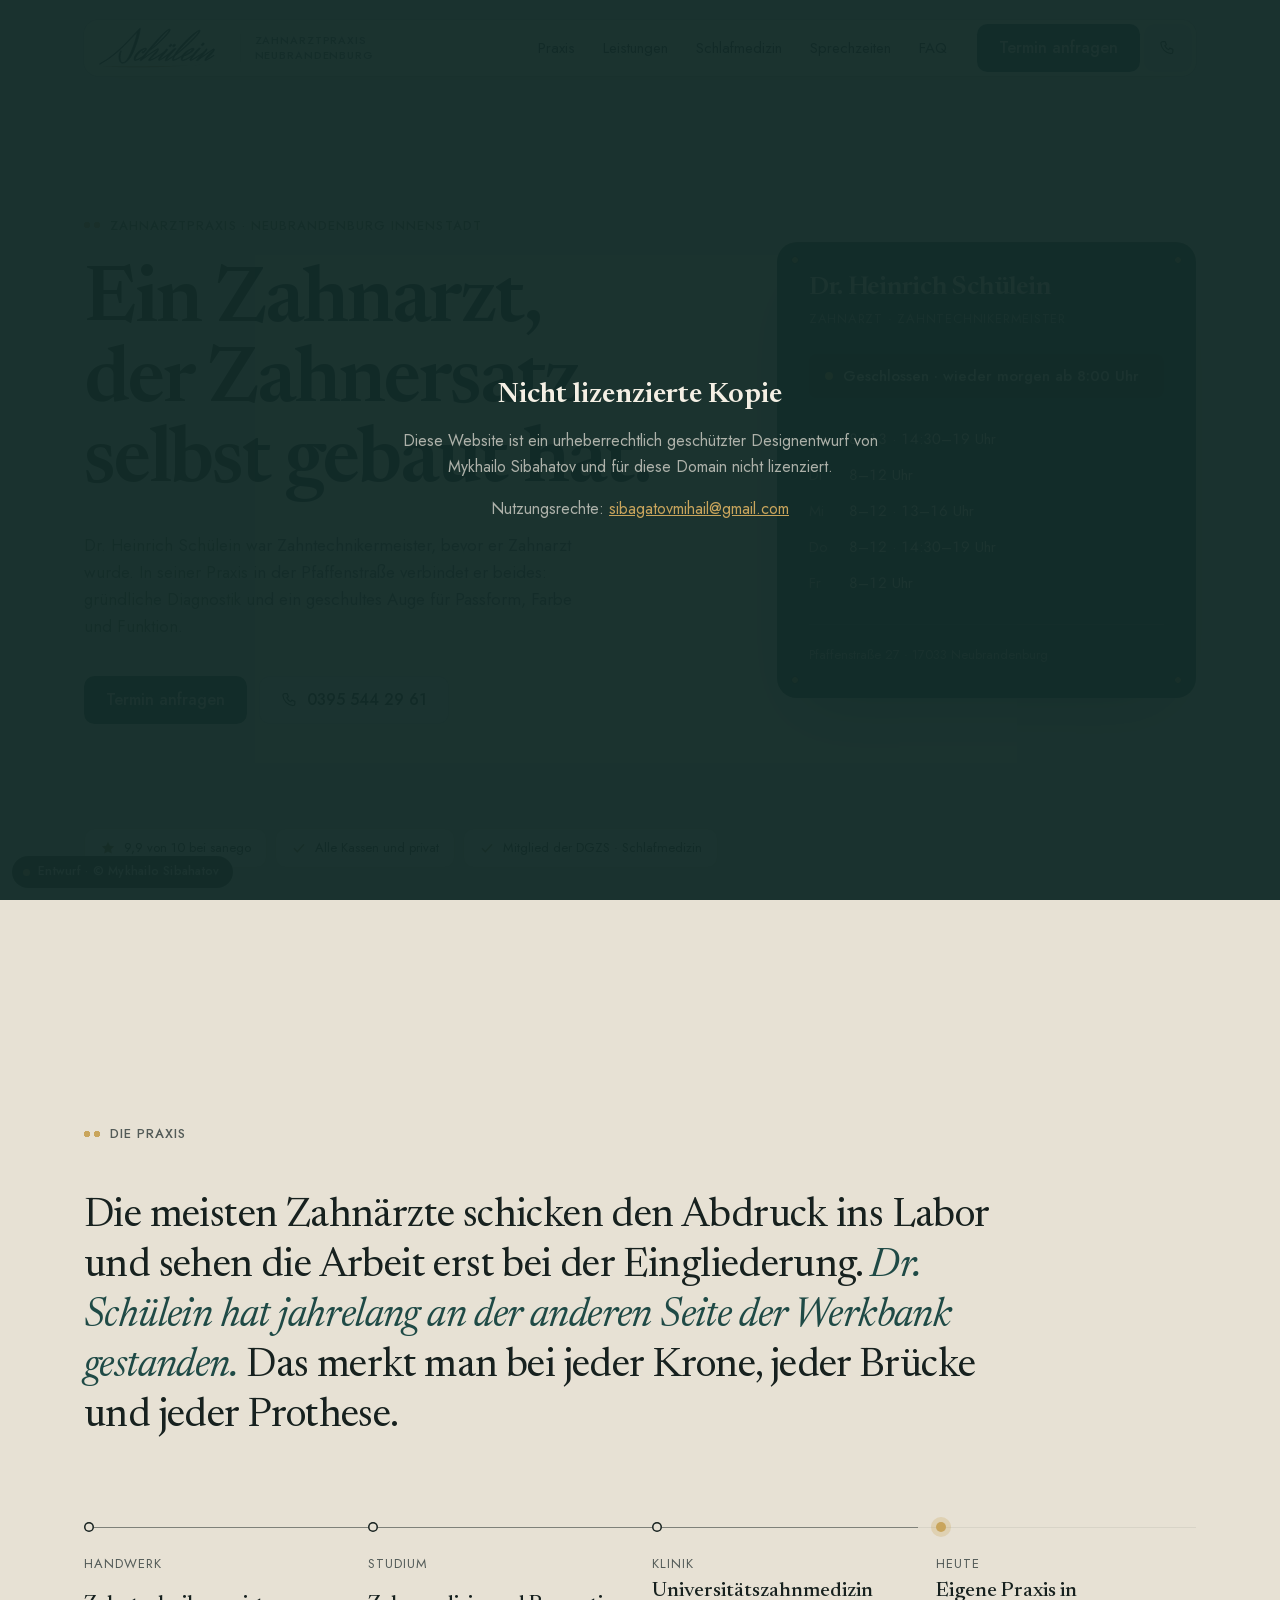
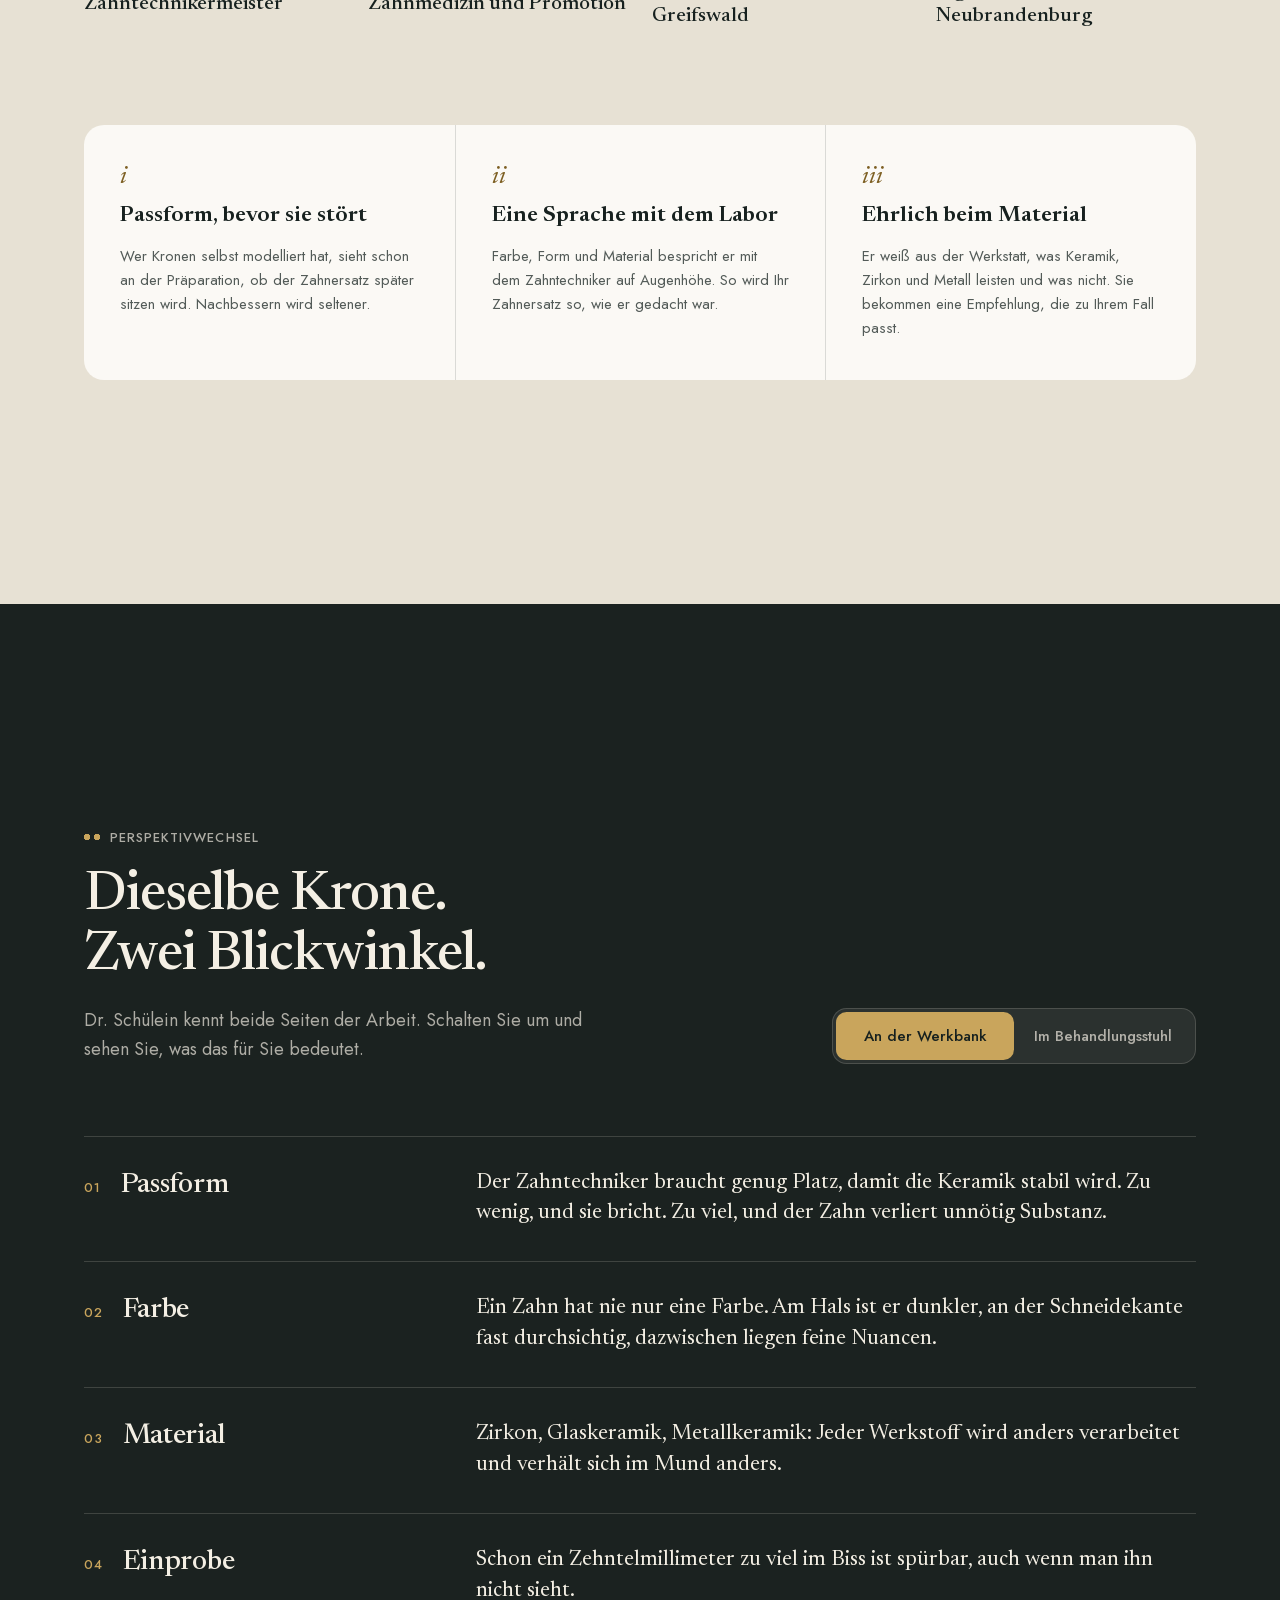
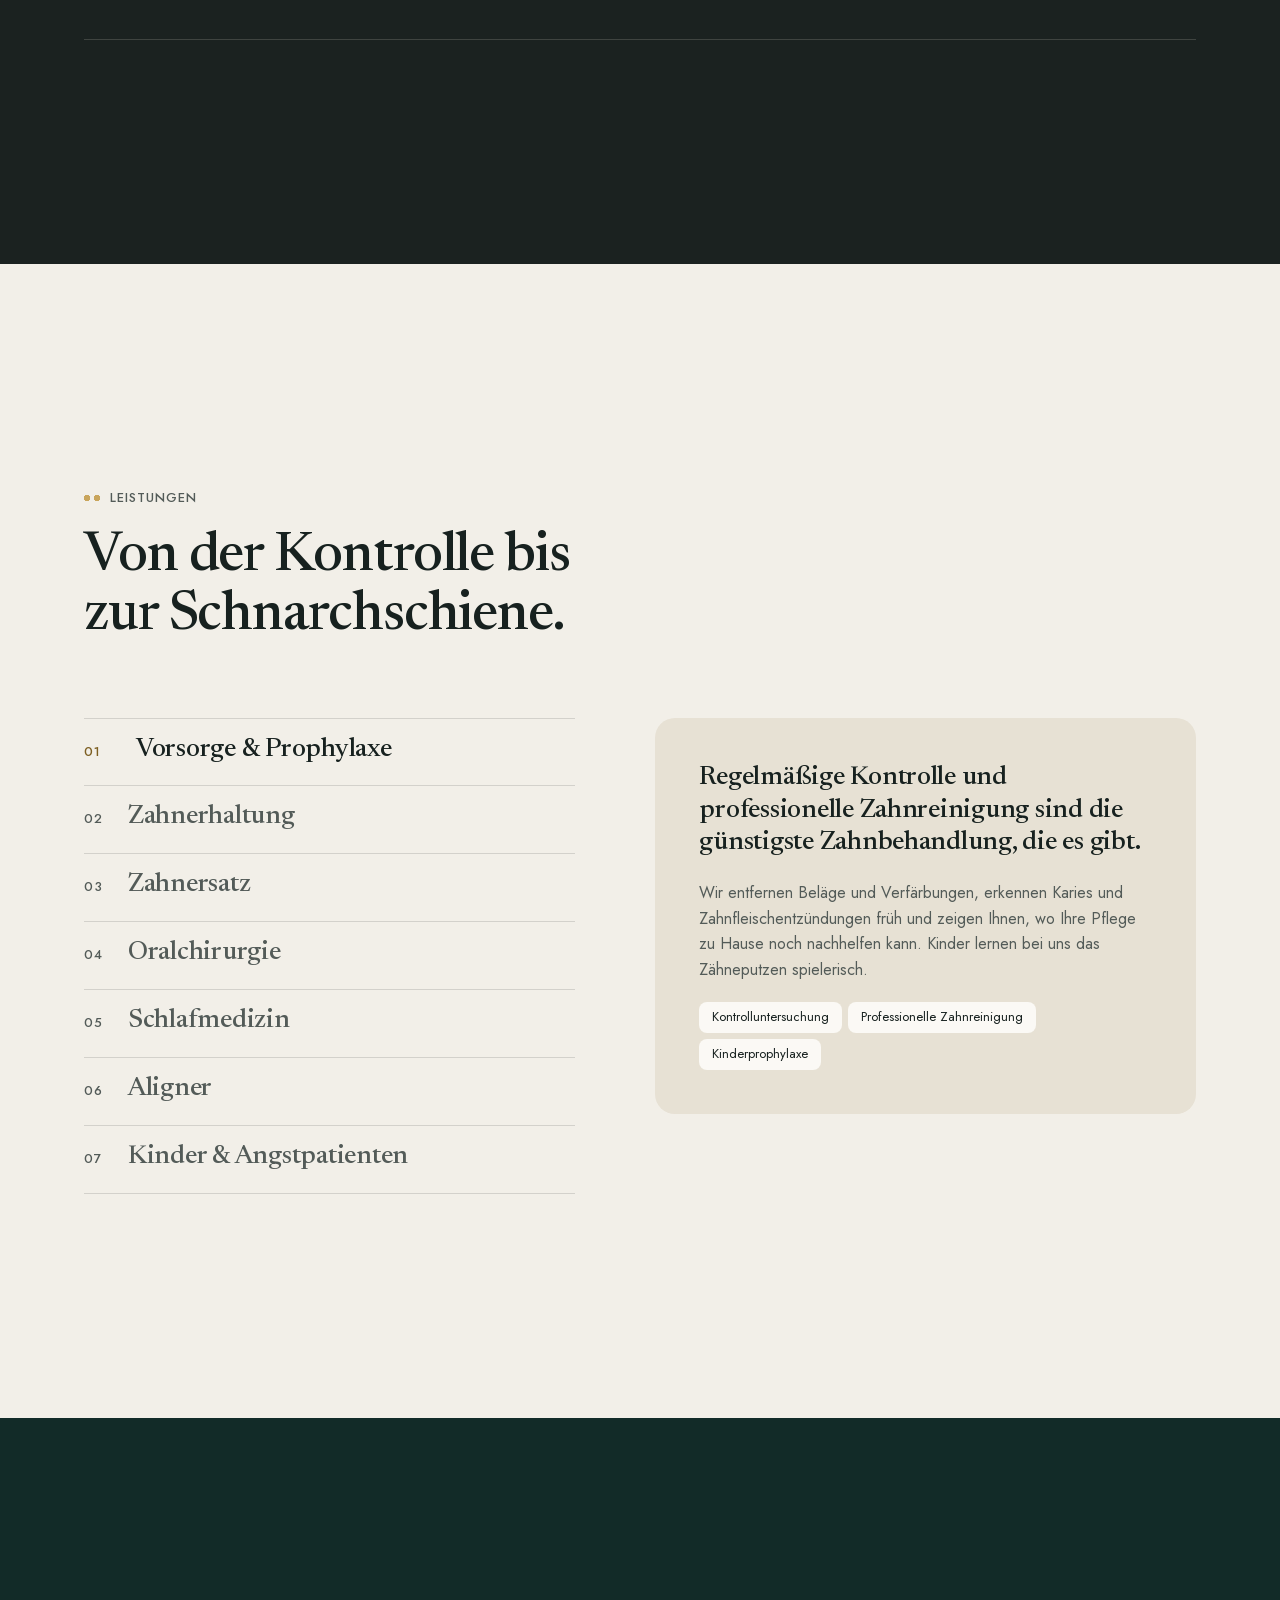
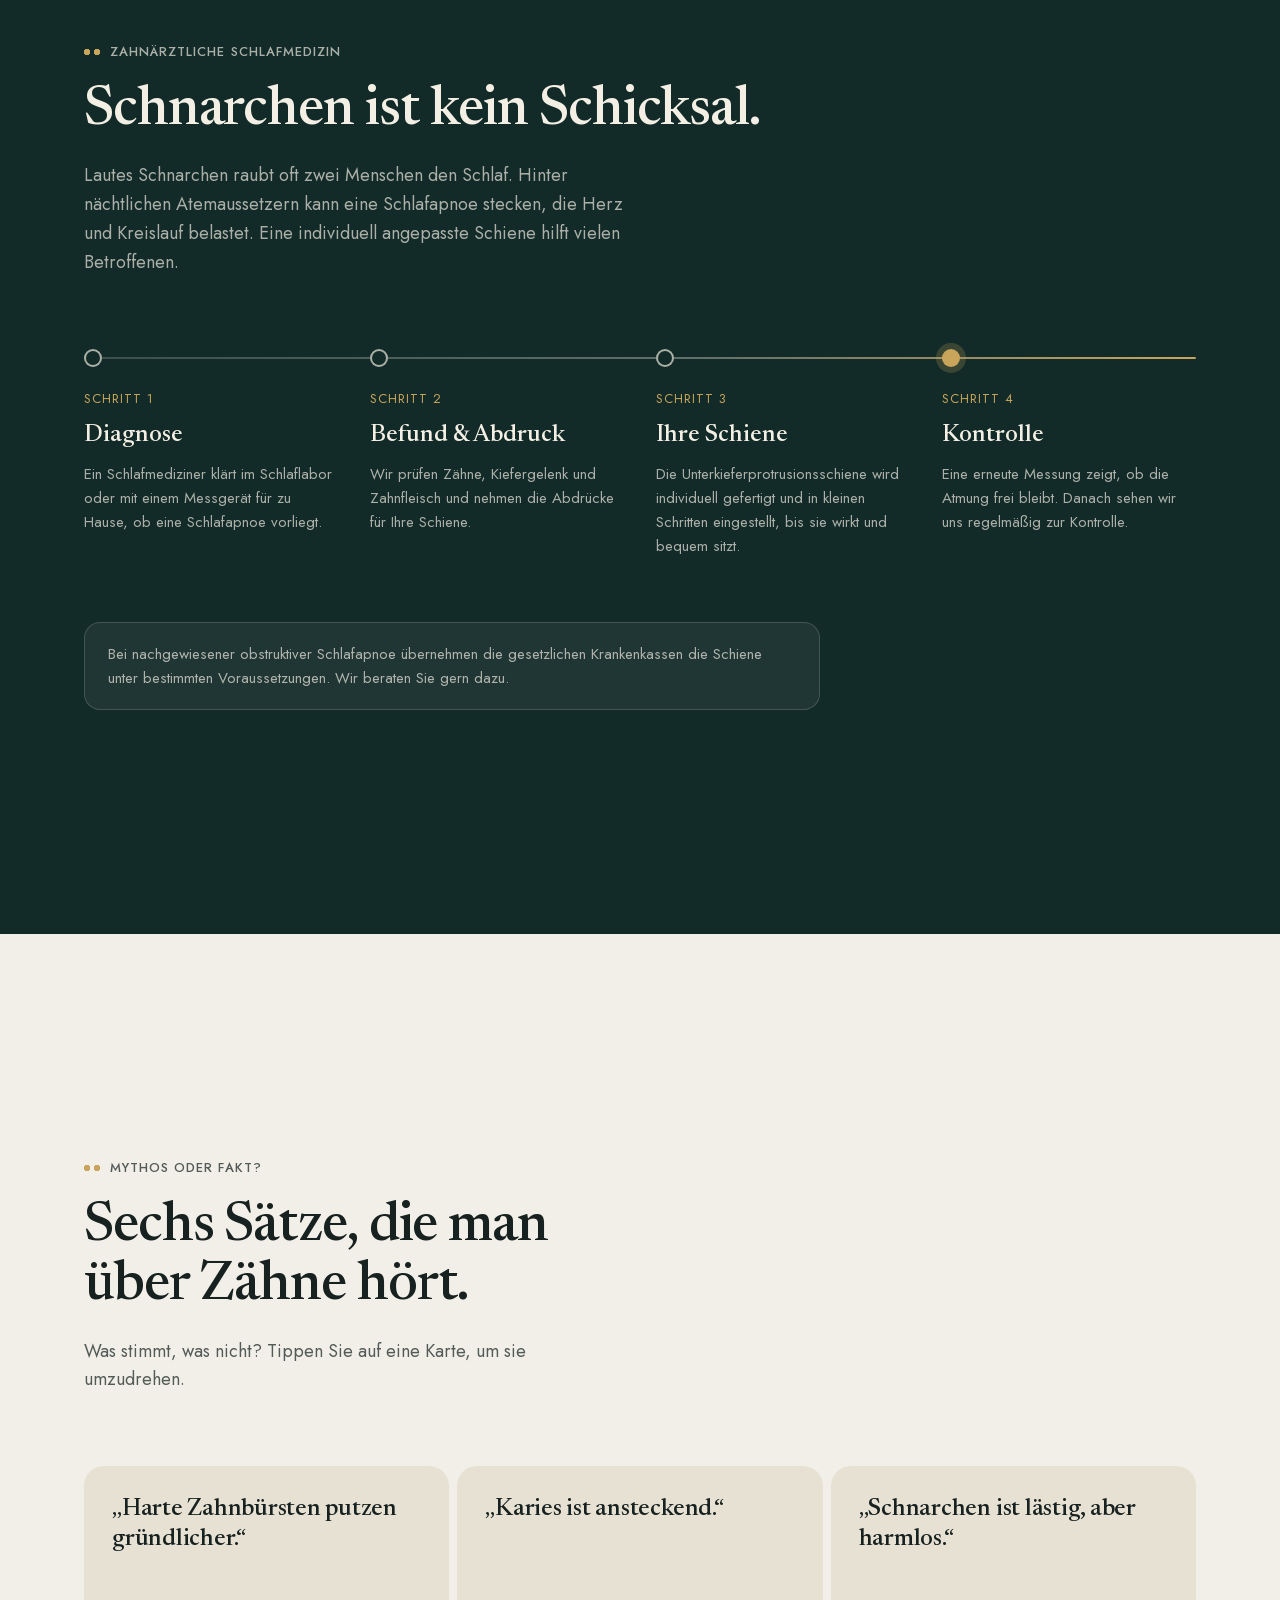
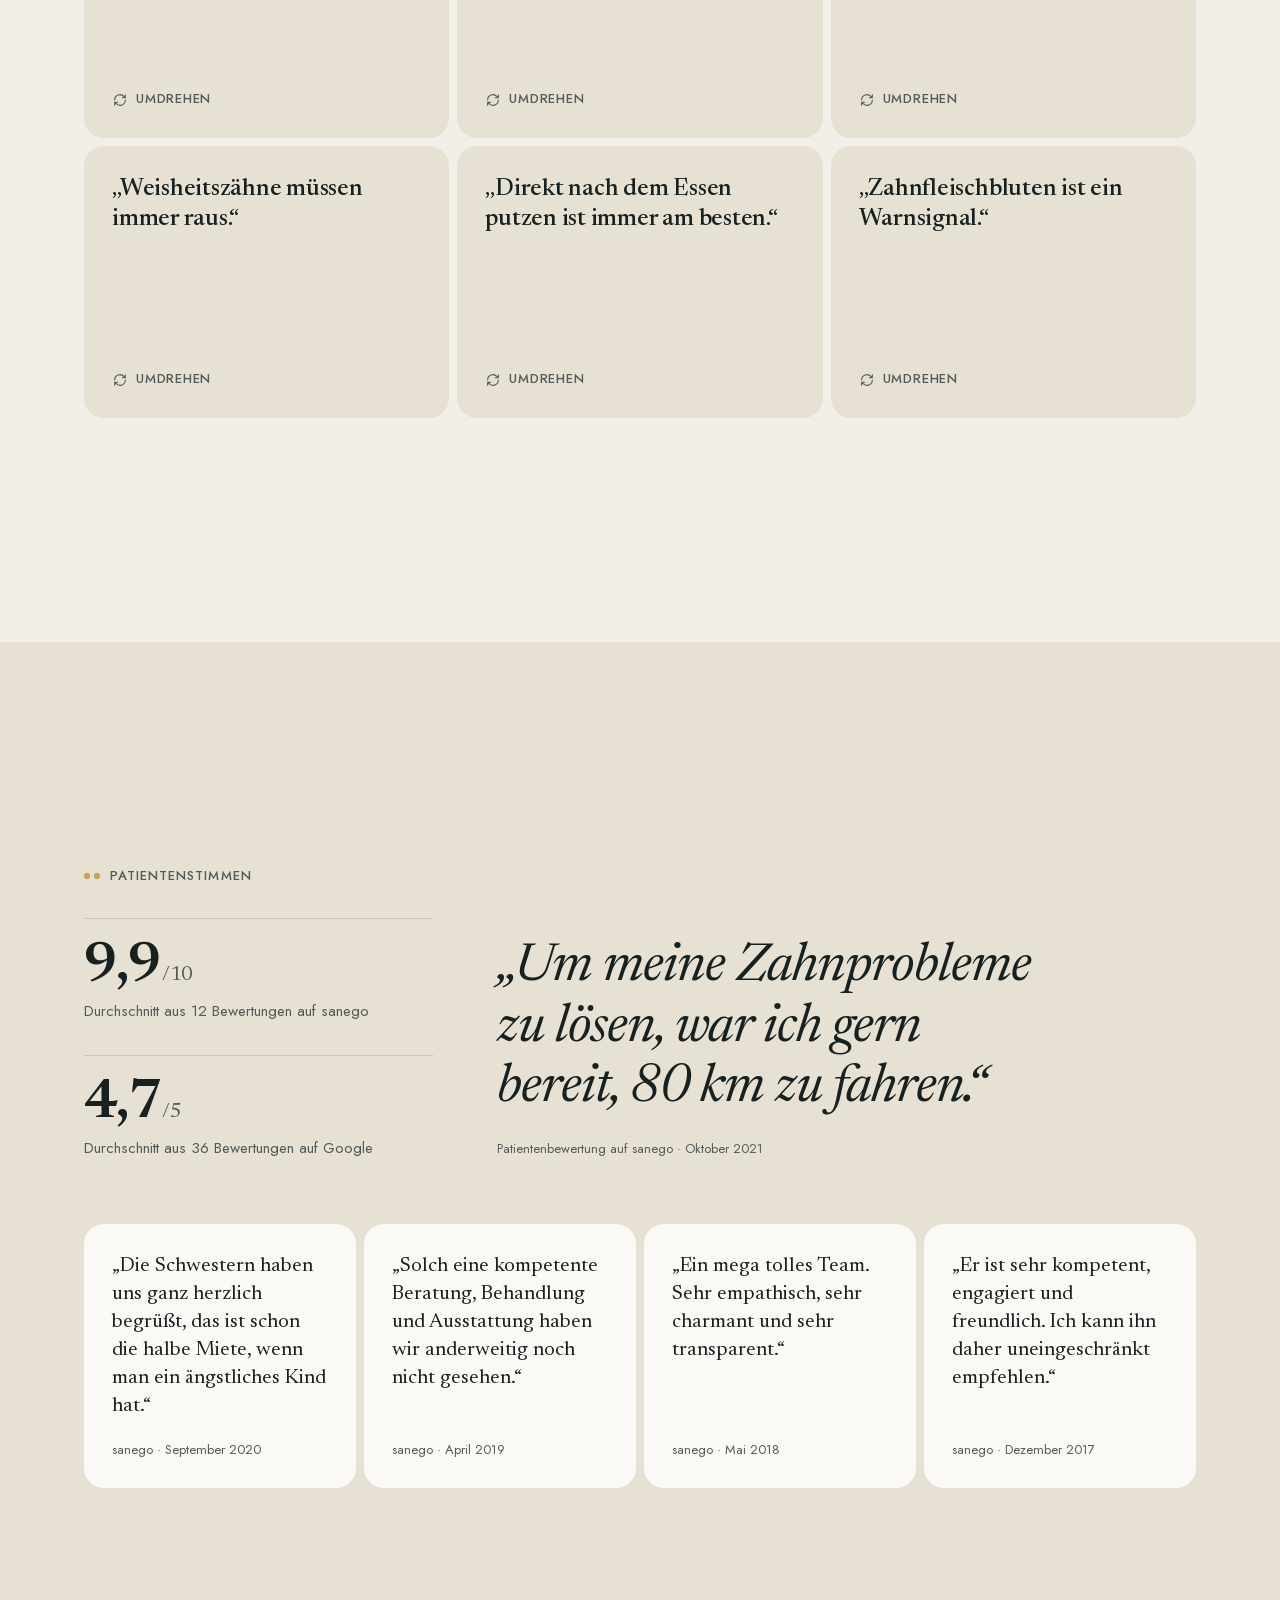
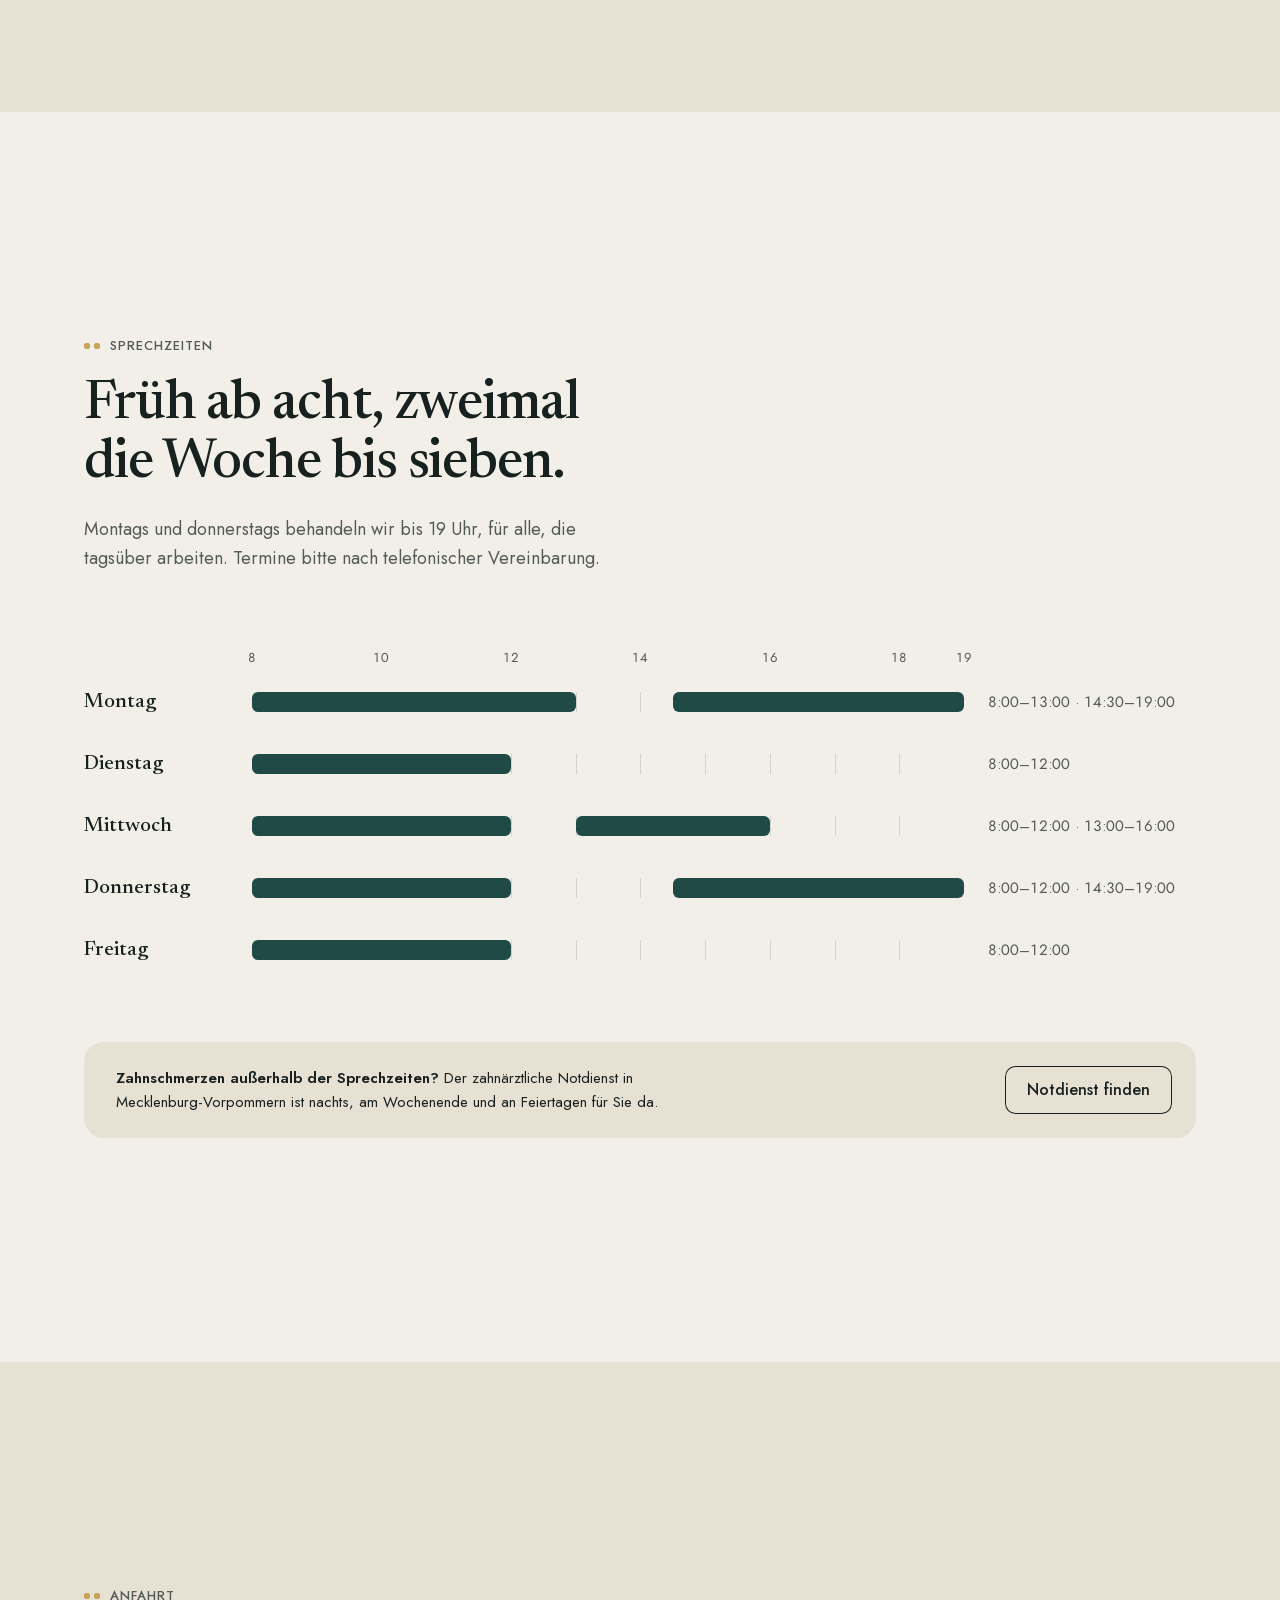
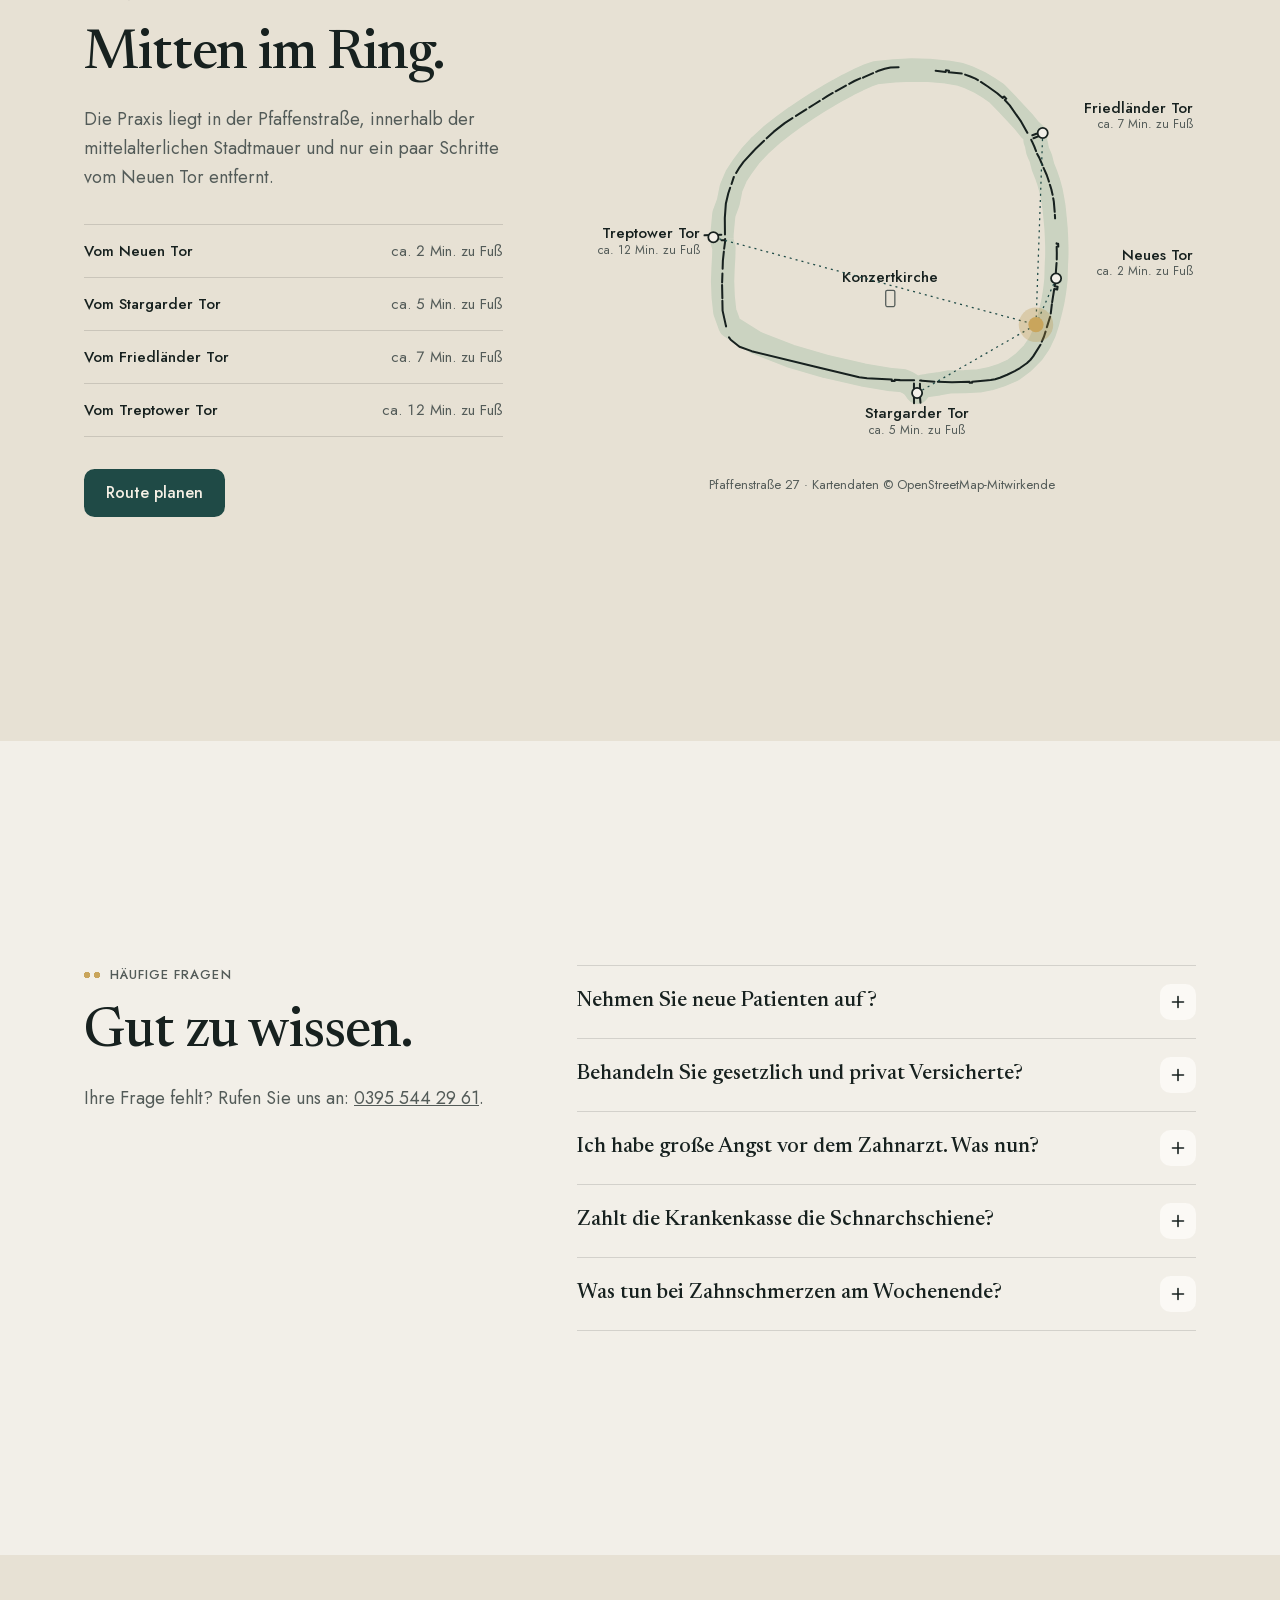
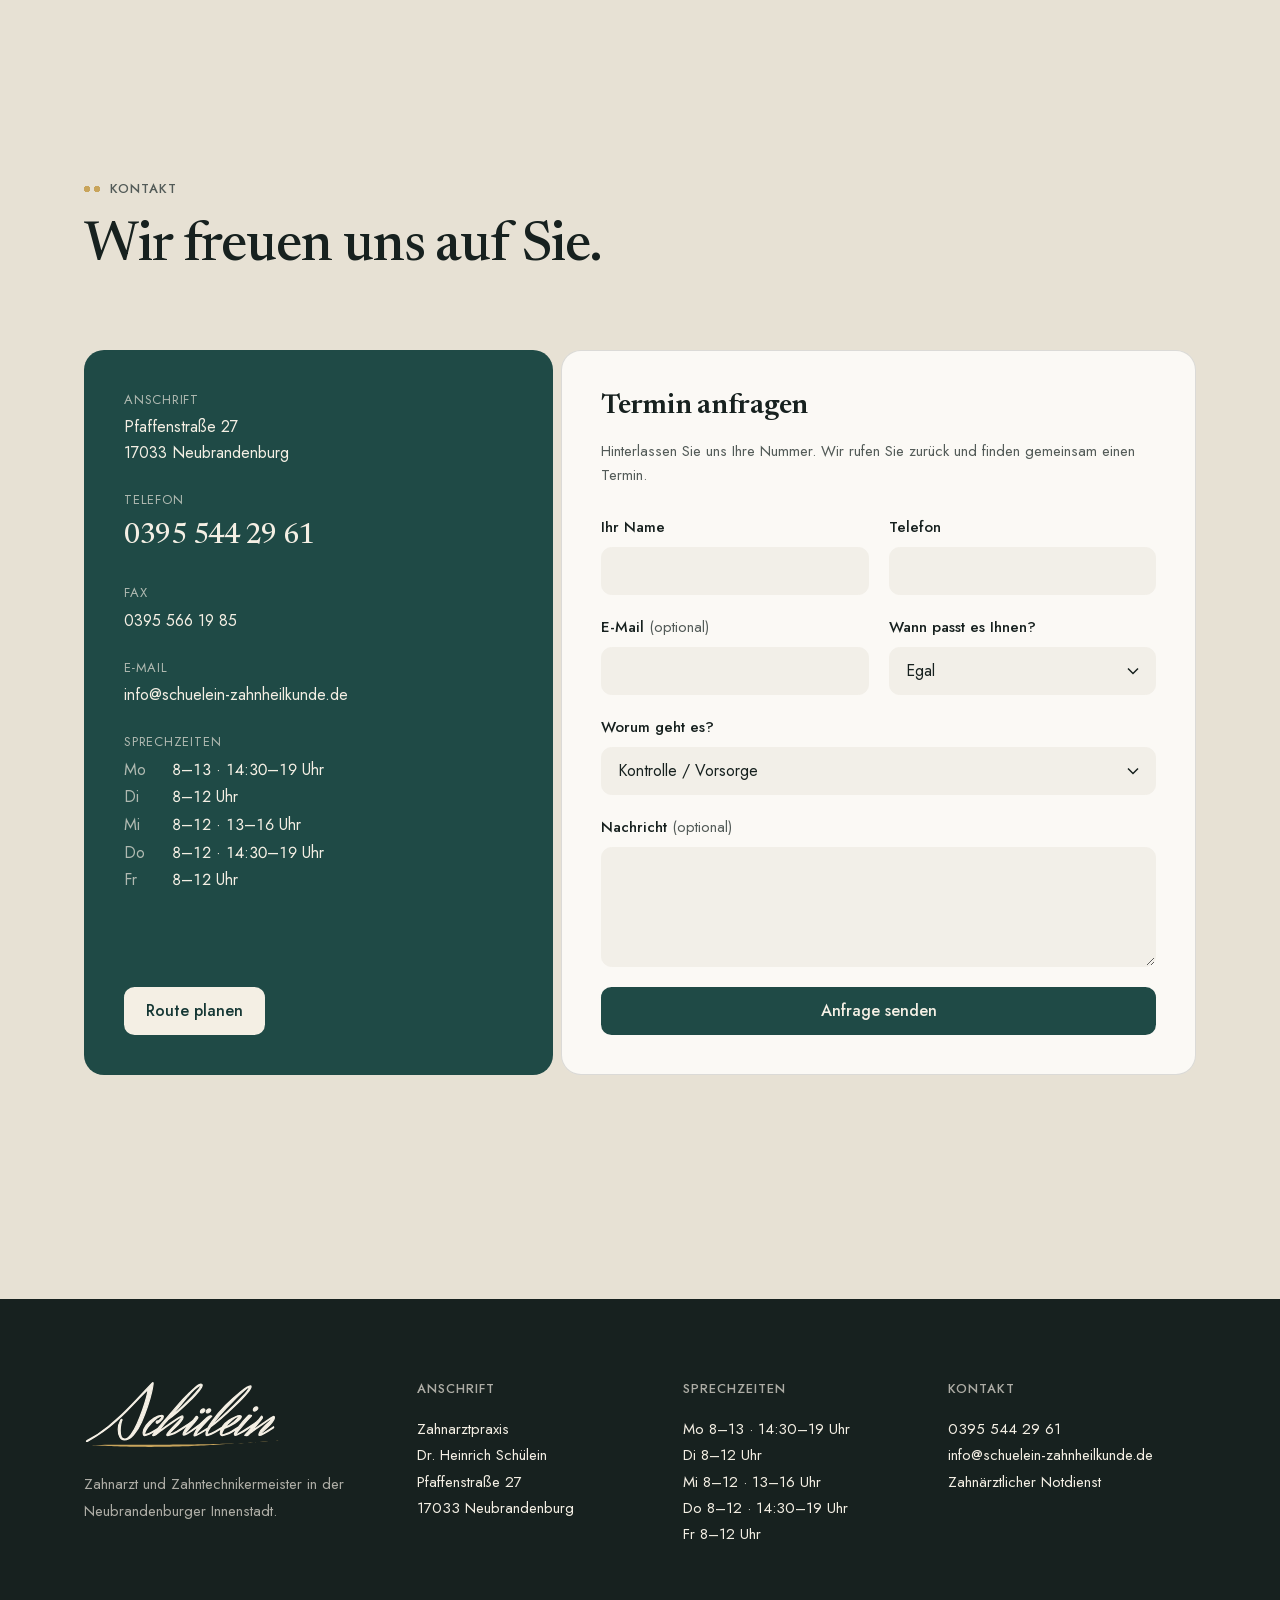
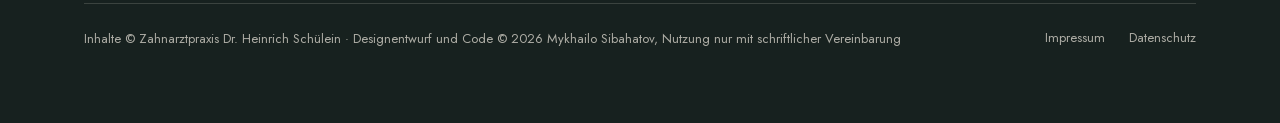
==== commit 9a3b7d8b: "Turn site into a view-only design draft with signature logo and new sections - Logo: signature 'Schü" ====
--- a/index.html
+++ b/index.html
@@ -1,17 +1,20 @@
 <!DOCTYPE html>
+<!--
+  Designentwurf „Zahnarztpraxis Dr. Heinrich Schülein“
+  Gestaltung und Code © 2026 Mykhailo Sibahatov. Alle Rechte vorbehalten.
+  Nur zur Ansicht. Kopieren, Veröffentlichen oder Weiterverwenden ohne schriftliche
+  Vereinbarung ist nicht gestattet. Siehe LICENSE.
+-->
 <html lang="de">
 <head>
   <meta charset="utf-8">
   <meta name="viewport" content="width=device-width, initial-scale=1, viewport-fit=cover">
   <title>Zahnarztpraxis Dr. Heinrich Schülein · Zahnarzt in Neubrandenburg</title>
   <meta name="description" content="Zahnarztpraxis Dr. Heinrich Schülein in der Neubrandenburger Innenstadt: Zahnarzt und Zahntechnikermeister. Vorsorge, Zahnerhaltung, Zahnersatz, Oralchirurgie und zahnärztliche Schlafmedizin. Pfaffenstraße 27, Tel. 0395 5442961.">
+  <meta name="author" content="Mykhailo Sibahatov">
+  <meta name="copyright" content="Gestaltung und Code © 2026 Mykhailo Sibahatov">
+  <meta name="robots" content="noindex, nofollow">
   <meta name="theme-color" content="#F2EFE8">
-  <link rel="canonical" href="https://schuelein-zahnheilkunde.de/">
-  <meta property="og:type" content="website">
-  <meta property="og:locale" content="de_DE">
-  <meta property="og:title" content="Zahnarztpraxis Dr. Heinrich Schülein · Neubrandenburg">
-  <meta property="og:description" content="Ein Zahnarzt, der Zahnersatz selbst gebaut hat. Praxis in der Pfaffenstraße 27, Neubrandenburg.">
-  <meta property="og:image" content="https://schuelein-zahnheilkunde.de/assets/og.png">
   <link rel="icon" href="assets/logo-mark.svg" type="image/svg+xml">
   <link rel="apple-touch-icon" href="assets/apple-touch-icon.png">
   <link rel="preload" href="fonts/newsreader.woff2" as="font" type="font/woff2" crossorigin>
@@ -24,57 +27,25 @@
     document.documentElement.style.setProperty('--vh', (window.__vhPx * 0.01) + 'px');
   </script>
   <script src="js/main.js" defer></script>
-  <script type="application/ld+json">
-  {
-    "@context": "https://schema.org",
-    "@type": "Dentist",
-    "name": "Zahnarztpraxis Dr. Heinrich Schülein",
-    "description": "Zahnarztpraxis in der Neubrandenburger Innenstadt. Zahnarzt und Zahntechnikermeister.",
-    "url": "https://schuelein-zahnheilkunde.de/",
-    "image": "https://schuelein-zahnheilkunde.de/assets/og.png",
-    "logo": "https://schuelein-zahnheilkunde.de/assets/logo.svg",
-    "telephone": "+49 395 5442961",
-    "faxNumber": "+49 395 5661985",
-    "email": "info@schuelein-zahnheilkunde.de",
-    "address": {
-      "@type": "PostalAddress",
-      "streetAddress": "Pfaffenstraße 27",
-      "postalCode": "17033",
-      "addressLocality": "Neubrandenburg",
-      "addressRegion": "Mecklenburg-Vorpommern",
-      "addressCountry": "DE"
-    },
-    "founder": { "@type": "Person", "name": "Dr. Heinrich Schülein", "jobTitle": "Zahnarzt, Zahntechnikermeister" },
-    "memberOf": { "@type": "Organization", "name": "Deutsche Gesellschaft Zahnärztliche Schlafmedizin (DGZS)" },
-    "medicalSpecialty": "Dentistry",
-    "openingHoursSpecification": [
-      { "@type": "OpeningHoursSpecification", "dayOfWeek": "Monday", "opens": "08:00", "closes": "13:00" },
-      { "@type": "OpeningHoursSpecification", "dayOfWeek": ["Monday", "Thursday"], "opens": "14:30", "closes": "19:00" },
-      { "@type": "OpeningHoursSpecification", "dayOfWeek": ["Tuesday", "Wednesday", "Thursday", "Friday"], "opens": "08:00", "closes": "12:00" },
-      { "@type": "OpeningHoursSpecification", "dayOfWeek": "Wednesday", "opens": "13:00", "closes": "16:00" }
-    ]
-  }
-  </script>
 </head>
 <body>
   <svg width="0" height="0" style="position:absolute" aria-hidden="true">
-    <symbol id="mark" viewBox="0 0 100 100">
-      <rect width="100" height="100" rx="22" fill="#1F4A46"/>
-      <path fill="#F4EFE4" d="M43.27 66.44Q43.27 68.7 43.99 70.14Q44.72 71.58 46.19 72.25Q47.65 72.93 49.96 72.93Q52.25 72.93 54.39 72.25Q56.53 71.57 58.37 70.55L58.72 71.53Q55.6 74.58 53.38 76.45Q51.15 78.33 49.35 79.3Q47.56 80.27 45.82 80.6Q44.08 80.92 41.98 80.92Q36.35 80.92 33.56 77.8Q30.77 74.68 30.77 68.48V42.03L24.84 39.88V38.39L43.58 37.42L43.27 41.59ZM57.05 81.5 56.49 73.59V41.98L50.76 39.88V38.39L69.52 37.42L68.99 41.65V74.33Q69.36 74.53 70.12 74.93Q70.87 75.33 71.79 75.8Q72.72 76.27 73.61 76.74Q74.5 77.21 75.16 77.55V78.63L57.72 81.5Z"/>
-      <path fill="#C9A55C" d="M40.77 31.38Q38.51 31.38 37.12 29.93Q35.72 28.48 35.72 26.46Q35.72 24.4 37.12 22.95Q38.51 21.5 40.77 21.5Q43.03 21.5 44.42 22.95Q45.8 24.4 45.8 26.46Q45.8 28.48 44.42 29.93Q43.03 31.38 40.77 31.38ZM57.39 31.38Q55.13 31.38 53.73 29.93Q52.34 28.48 52.34 26.46Q52.34 24.4 53.73 22.95Q55.13 21.5 57.39 21.5Q59.64 21.5 61.03 22.95Q62.42 24.4 62.42 26.46Q62.42 28.48 61.03 29.93Q59.64 31.38 57.39 31.38Z"/>
+    <symbol id="sig" viewBox="0 9 342 115">
+      <path class="sig__name" d="M67 105.88Q71.56 105.88 77.08 98.56Q82.6 91.24 87.28 80.5Q91.96 69.76 95.98 58.36Q100 46.96 102.28 38.02Q104.56 29.08 104.56 27.4Q104.56 25.72 104.32 25.72Q103.24 25.72 90.64 38.98Q78.04 52.24 70.6 59.68Q63.16 67.12 53.2 76.24Q32.56 94.96 6.16 109.48Q5.44 109.84 4.72 109.84Q4 109.84 4 109.36Q4 108.88 4.84 108.52Q22.6 99.4 40 85.12Q57.88 70.36 68.92 59.14Q79.96 47.92 85.72 41.8Q91.48 35.68 99.46 27.16Q107.44 18.64 111.64 14.2Q112.36 13.48 112.84 13.48Q113.32 13.48 113.32 14.2Q113.32 17.92 111.04 28.12Q108.76 38.32 104.32 51.82Q99.88 65.32 94.36 77.8Q88.84 90.28 81.28 98.86Q73.72 107.44 66.16 107.44Q61.48 107.44 58.78 102.58Q56.08 97.72 56.08 89.86Q56.08 82 59.92 75.4Q60.88 73.72 61.6 73.72Q62.2 73.72 62.44 74.68Q61.24 76.72 60.28 81.7Q59.32 86.68 59.32 91.72Q59.32 105.88 67 105.88ZM121.12 76.72Q127.84 71.44 127.84 68.92Q127.84 68.56 127.24 68.56Q123.4 68.56 116.68 73.96Q109.96 79.36 104.74 86.38Q99.52 93.4 99.52 97.48Q99.52 98.56 100.6 98.56Q105.04 98.56 118.12 90.4L125.32 85.72L125.44 87.28Q122.44 89.2 118.6 91.6Q104.68 100.24 99.28 100.24Q96.88 100.24 96.88 95.2Q96.88 90.16 101.8 83.5Q106.72 76.84 114.16 71.92Q121.6 67 127.72 67Q130.12 67 130.12 68.92Q130.12 71.56 125.98 75.88Q121.84 80.2 120.04 80.2Q118.24 80.2 118.24 78.88Q118.24 78.04 118.84 76.96Q119.44 75.88 120.04 75.88Q120.64 75.88 121.12 76.72ZM159.4 48.88 142 69.16Q151.48 62.8 171.16 42.76Q190.84 22.72 190.84 18.88Q190.84 18.28 190.24 18.28Q189.64 18.28 188.92 18.64Q181.12 22.96 169.96 36.28Q169.48 36.76 164.98 42.22Q160.48 47.68 159.4 48.88ZM193.72 17.56Q193.72 23.2 172.9 43.9Q152.08 64.6 138.04 73.84L136.12 76.12Q133.12 78.88 124 91.12Q123.28 92.32 123.28 92.44Q123.28 92.56 123.46 92.56Q123.64 92.56 124.84 91.78Q126.04 91 133.84 85.36Q151.84 72.28 160.12 68.2Q160.84 67.96 161.08 67.96Q162.4 67.96 162.4 70.18Q162.4 72.4 158.92 77.02Q155.44 81.64 151.24 85.6Q139.96 96.28 139.96 97.6Q139.96 98.32 140.44 98.32Q147.16 96.16 152.2 93.16L163.96 85.72L164.08 87.28Q151.48 95.68 145.3 97.96Q139.12 100.24 137.38 100.24Q135.64 100.24 135.64 99.16Q135.64 97 141.76 90.52Q147.88 84.04 153.94 77.86Q160 71.68 160 70.48Q160 70.24 159.64 70.24Q158.08 70.24 144.76 79.24Q131.44 88.24 124.78 93.34Q118.12 98.44 117.4 99.22Q116.68 100 113.68 100.36Q112.48 100.36 112.48 99.76Q112.48 99.16 114.16 96.88Q122.8 86.32 142 63.94Q161.2 41.56 162.64 40.18Q164.08 38.8 166.78 36.04Q169.48 33.28 171.58 31.18Q173.68 29.08 176.98 26.02Q180.28 22.96 182.68 20.92Q188.8 15.88 191.68 15.88Q192.52 15.88 193.12 16.42Q193.72 16.96 193.72 17.56ZM192.76 63.28Q190.72 63.28 190.72 61.42Q190.72 59.56 192.52 57.88Q194.32 56.2 195.58 56.2Q196.84 56.2 197.5 56.92Q198.16 57.64 198.16 58.6Q198.16 59.56 196.48 61.42Q194.8 63.28 192.76 63.28ZM202.36 63.28Q200.32 63.28 200.32 61.42Q200.32 59.56 202.12 57.88Q203.92 56.2 205.18 56.2Q206.44 56.2 207.1 56.92Q207.76 57.64 207.76 58.6Q207.76 59.56 206.08 61.42Q204.4 63.28 202.36 63.28ZM179.8 74.08Q180.88 72.76 182.32 70.72Q183.76 68.68 184.72 68.68Q185.68 68.68 186.76 70.48Q186.76 72.64 175.9 84.64Q165.04 96.64 165.04 97.72Q165.04 97.96 165.76 97.96Q166.48 97.96 174.16 93.04Q190.24 82.72 201.88 70.36Q204.76 67.72 206.92 67.72Q207.04 67.72 207.16 67.72Q209.44 67.84 209.44 68.32L209.32 68.56Q204.16 73.36 193.96 84.76Q183.76 96.16 183.76 98.2Q183.76 98.68 184.54 98.68Q185.32 98.68 200.92 88.84L205.84 85.72L205.96 87.16Q204.52 88.12 202.24 89.56Q184.36 100.84 181.36 100.84Q180.28 100.84 180.28 99.64Q180.28 98.44 183.22 92.8Q186.16 87.16 187.48 85.6L185.56 86.68Q167.44 99.64 163.84 99.64Q162.4 99.64 162.4 98.02Q162.4 96.4 163.72 93.82Q165.04 91.24 166.18 89.68Q167.32 88.12 169.6 85.42Q171.88 82.72 172 82.6L162.64 88.12L162.28 86.8L166.36 84.28Q176.8 77.56 179.8 74.08ZM270.52 21.04Q266.92 21.04 244 44.08Q221.08 67.12 209.2 83.56Q220.24 75.16 245.5 50.62Q270.76 26.08 270.76 21.4Q270.76 21.16 270.52 21.04ZM272.8 18.88Q273.88 18.88 273.88 20.2Q273.88 25.96 248.14 50.86Q222.4 75.76 207.28 86.32Q202 93.88 202 97.24Q202 98.32 202.48 98.32Q207.4 98.32 220.12 90.4L227.32 85.72L227.44 87.28Q224.44 89.2 220.6 91.6Q206.68 100.24 201.28 100.24Q199.84 100.24 199.84 97.96Q199.84 91 209.56 77.38Q219.28 63.76 231.82 50.98Q244.36 38.2 256.42 28.54Q268.48 18.88 272.8 18.88ZM253.6 69.16Q253.6 68.8 253.12 68.8Q249.88 68.8 243.04 74.44Q236.2 80.08 231.16 86.8Q237.16 84.88 245.38 78.16Q253.6 71.44 253.6 69.16ZM225.88 97.48Q225.88 99.04 227.08 99.04Q228.52 99.04 233.56 97.06Q238.6 95.08 241.84 93.16L253.6 85.72L253.72 87.28Q241.12 95.68 234.94 97.96Q228.76 100.24 226.72 100.24Q223.36 100.24 223.36 96.04Q223.36 90.4 227.44 84.76Q231.52 79.12 236.98 75.52Q242.44 71.92 247.54 69.64Q252.64 67.36 255.28 67.36Q257.92 67.36 257.92 69.16Q257.92 73.6 247.42 79.96Q236.92 86.32 229.96 88.36Q225.88 94.24 225.88 97.48ZM279.52 60.04Q277.48 60.04 277.48 58.18Q277.48 56.32 279.28 54.64Q281.08 52.96 282.34 52.96Q283.6 52.96 284.26 53.68Q284.92 54.4 284.92 55.36Q284.92 56.32 283.24 58.18Q281.56 60.04 279.52 60.04ZM249.16 97.96Q250.48 94.96 259.78 84.28Q269.08 73.6 273.88 68.8Q274.6 67.84 274.6 67.42Q274.6 67 273.64 66.88L270.88 66.64Q269.92 66.64 269.08 67.6Q260.92 75.88 253.66 85.66Q246.4 95.44 246.4 97.78Q246.4 100.12 247.84 100.12Q249.76 100.12 255.64 96.94Q261.52 93.76 266.44 90.52L271.36 87.28L271.24 85.72Q251.92 98.44 249.76 98.44Q249.16 98.44 249.16 97.96ZM269.92 88.24 269.56 86.8 273.52 84.28Q282.52 78.28 284.8 75.82Q287.08 73.36 287.56 72.76Q290.68 68.8 291.04 68.32Q292.48 68.8 292.48 71.2Q290.08 74.68 286 79.54Q281.92 84.4 279.28 87.58Q276.64 90.76 276.64 91.24Q276.64 91.72 276.82 91.72Q277 91.72 278.62 90.46Q280.24 89.2 287.44 84.16Q301.96 74.08 305.92 71.38Q309.88 68.68 311.02 68.68Q312.16 68.68 312.16 71.02Q312.16 73.36 308.56 78.04Q304.96 82.72 300.64 86.68Q289.12 97.24 289.12 98.32Q289.12 98.44 289.6 98.44Q291.04 98.44 305.8 88.96L310.72 85.72L310.84 87.28Q291.52 100.12 287.32 100.12Q286.6 100.12 286.6 99.4Q286.6 94.96 292.18 88.9Q297.76 82.84 303.28 77.98Q308.8 73.12 308.8 71.56Q308.8 71.32 308.56 71.32Q305.08 73 292.42 81.94Q279.76 90.88 277.6 92.44Q271.96 96.64 271.66 96.82Q271.36 97 270.4 98.08Q268.24 100.36 266.44 100.36Q263.56 100.12 263.44 100Q263.32 99.88 263.32 99.76Q263.32 99.64 265.36 97.48Q267.28 95.44 269.2 93.4Q275.56 86.32 277.96 83.32Z"/>
+      <path class="sig__stroke" d="M14 115.77 L19.07 115.63 L24.14 115.56 L29.21 115.5 L34.28 115.46 L39.35 115.43 L44.42 115.4 L49.49 115.38 L54.55 115.35 L59.62 115.34 L64.69 115.32 L69.76 115.31 L74.83 115.29 L79.9 115.28 L84.97 115.27 L90.04 115.26 L95.11 115.25 L100.18 115.24 L105.25 115.22 L110.32 115.21 L115.39 115.19 L120.46 115.18 L125.53 115.16 L130.59 115.14 L135.66 115.11 L140.73 115.08 L145.8 115.05 L150.87 115.01 L155.94 114.97 L161.01 114.93 L166.08 114.87 L171.15 114.82 L176.22 114.76 L181.29 114.69 L186.36 114.62 L191.43 114.54 L196.5 114.45 L201.57 114.36 L206.63 114.26 L211.7 114.15 L216.77 114.04 L221.84 113.92 L226.91 113.8 L231.98 113.67 L237.05 113.56 L242.12 113.38 L247.19 113.12 L252.26 112.85 L257.33 112.58 L262.4 112.29 L267.47 112 L272.54 111.71 L277.61 111.4 L282.67 111.09 L287.74 110.77 L292.81 110.45 L297.88 110.12 L302.95 109.79 L308.02 109.45 L313.09 109.11 L318.16 108.76 L318.16 108.92 L313.09 109.26 L308.02 109.6 L302.95 109.94 L297.88 110.27 L292.81 110.6 L287.74 110.92 L282.67 111.24 L277.61 111.55 L272.54 111.86 L267.47 112.15 L262.4 112.44 L257.33 112.73 L252.26 113 L247.19 113.27 L242.12 113.53 L237.05 113.86 L231.98 114.23 L226.91 114.58 L221.84 114.91 L216.77 115.23 L211.7 115.53 L206.63 115.83 L201.57 116.11 L196.5 116.37 L191.43 116.63 L186.36 116.87 L181.29 117.1 L176.22 117.32 L171.15 117.52 L166.08 117.71 L161.01 117.88 L155.94 118.04 L150.87 118.18 L145.8 118.31 L140.73 118.42 L135.66 118.51 L130.59 118.6 L125.53 118.66 L120.46 118.71 L115.39 118.74 L110.32 118.76 L105.25 118.76 L100.18 118.74 L95.11 118.71 L90.04 118.66 L84.97 118.59 L79.9 118.51 L74.83 118.41 L69.76 118.3 L64.69 118.17 L59.62 118.03 L54.55 117.87 L49.49 117.69 L44.42 117.5 L39.35 117.29 L34.28 117.07 L29.21 116.83 L24.14 116.57 L19.07 116.28 L14 115.92Z"/>
     </symbol>
     <symbol id="i-phone" viewBox="0 0 24 24"><path fill="none" stroke="currentColor" stroke-width="1.6" stroke-linejoin="round" d="M5 3.5h3.2l1.6 4.2-2.1 1.3a11 11 0 0 0 5.3 5.3l1.3-2.1 4.2 1.6V17a2.5 2.5 0 0 1-2.5 2.5A15 15 0 0 1 2.5 6 2.5 2.5 0 0 1 5 3.5z"/></symbol>
     <symbol id="i-star" viewBox="0 0 24 24"><path fill="currentColor" d="M12 2.8l2.8 5.9 6.4.8-4.7 4.4 1.2 6.4L12 17.2l-5.7 3.1 1.2-6.4-4.7-4.4 6.4-.8z"/></symbol>
     <symbol id="i-plus" viewBox="0 0 14 14"><path d="M7 1.5v11M1.5 7h11" fill="none" stroke="currentColor" stroke-width="1.6" stroke-linecap="round"/></symbol>
     <symbol id="i-check" viewBox="0 0 24 24"><path d="M4.5 12.5l5 5 10-11" fill="none" stroke="currentColor" stroke-width="2"/></symbol>
+    <symbol id="i-turn" viewBox="0 0 24 24"><path d="M4 12a8 8 0 0 1 13.7-5.6L20 8.5M20 4v4.5h-4.5M20 12a8 8 0 0 1-13.7 5.6L4 15.5M4 20v-4.5h4.5" fill="none" stroke="currentColor" stroke-width="1.6" stroke-linecap="round" stroke-linejoin="round"/></symbol>
   </svg>
 
-  <!-- Preloader: the tile lands, the u rises, then the two brass dots drop in -->
+  <!-- Preloader: the signature writes itself, then the brass pen stroke -->
   <div class="preloader" aria-hidden="true">
-    <svg class="preloader__mark" viewBox="0 0 100 100">
-      <rect class="preloader__tile" width="100" height="100" rx="22"/>
-      <path class="preloader__u" d="M43.27 66.44Q43.27 68.7 43.99 70.14Q44.72 71.58 46.19 72.25Q47.65 72.93 49.96 72.93Q52.25 72.93 54.39 72.25Q56.53 71.57 58.37 70.55L58.72 71.53Q55.6 74.58 53.38 76.45Q51.15 78.33 49.35 79.3Q47.56 80.27 45.82 80.6Q44.08 80.92 41.98 80.92Q36.35 80.92 33.56 77.8Q30.77 74.68 30.77 68.48V42.03L24.84 39.88V38.39L43.58 37.42L43.27 41.59ZM57.05 81.5 56.49 73.59V41.98L50.76 39.88V38.39L69.52 37.42L68.99 41.65V74.33Q69.36 74.53 70.12 74.93Q70.87 75.33 71.79 75.8Q72.72 76.27 73.61 76.74Q74.5 77.21 75.16 77.55V78.63L57.72 81.5Z"/>
-      <path class="preloader__dots" d="M40.77 31.38Q38.51 31.38 37.12 29.93Q35.72 28.48 35.72 26.46Q35.72 24.4 37.12 22.95Q38.51 21.5 40.77 21.5Q43.03 21.5 44.42 22.95Q45.8 24.4 45.8 26.46Q45.8 28.48 44.42 29.93Q43.03 31.38 40.77 31.38ZM57.39 31.38Q55.13 31.38 53.73 29.93Q52.34 28.48 52.34 26.46Q52.34 24.4 53.73 22.95Q55.13 21.5 57.39 21.5Q59.64 21.5 61.03 22.95Q62.42 24.4 62.42 26.46Q62.42 28.48 61.03 29.93Q59.64 31.38 57.39 31.38Z"/>
+    <svg class="preloader__sig" viewBox="0 9 342 115">
+      <path class="preloader__name" pathLength="1" d="M67 105.88Q71.56 105.88 77.08 98.56Q82.6 91.24 87.28 80.5Q91.96 69.76 95.98 58.36Q100 46.96 102.28 38.02Q104.56 29.08 104.56 27.4Q104.56 25.72 104.32 25.72Q103.24 25.72 90.64 38.98Q78.04 52.24 70.6 59.68Q63.16 67.12 53.2 76.24Q32.56 94.96 6.16 109.48Q5.44 109.84 4.72 109.84Q4 109.84 4 109.36Q4 108.88 4.84 108.52Q22.6 99.4 40 85.12Q57.88 70.36 68.92 59.14Q79.96 47.92 85.72 41.8Q91.48 35.68 99.46 27.16Q107.44 18.64 111.64 14.2Q112.36 13.48 112.84 13.48Q113.32 13.48 113.32 14.2Q113.32 17.92 111.04 28.12Q108.76 38.32 104.32 51.82Q99.88 65.32 94.36 77.8Q88.84 90.28 81.28 98.86Q73.72 107.44 66.16 107.44Q61.48 107.44 58.78 102.58Q56.08 97.72 56.08 89.86Q56.08 82 59.92 75.4Q60.88 73.72 61.6 73.72Q62.2 73.72 62.44 74.68Q61.24 76.72 60.28 81.7Q59.32 86.68 59.32 91.72Q59.32 105.88 67 105.88ZM121.12 76.72Q127.84 71.44 127.84 68.92Q127.84 68.56 127.24 68.56Q123.4 68.56 116.68 73.96Q109.96 79.36 104.74 86.38Q99.52 93.4 99.52 97.48Q99.52 98.56 100.6 98.56Q105.04 98.56 118.12 90.4L125.32 85.72L125.44 87.28Q122.44 89.2 118.6 91.6Q104.68 100.24 99.28 100.24Q96.88 100.24 96.88 95.2Q96.88 90.16 101.8 83.5Q106.72 76.84 114.16 71.92Q121.6 67 127.72 67Q130.12 67 130.12 68.92Q130.12 71.56 125.98 75.88Q121.84 80.2 120.04 80.2Q118.24 80.2 118.24 78.88Q118.24 78.04 118.84 76.96Q119.44 75.88 120.04 75.88Q120.64 75.88 121.12 76.72ZM159.4 48.88 142 69.16Q151.48 62.8 171.16 42.76Q190.84 22.72 190.84 18.88Q190.84 18.28 190.24 18.28Q189.64 18.28 188.92 18.64Q181.12 22.96 169.96 36.28Q169.48 36.76 164.98 42.22Q160.48 47.68 159.4 48.88ZM193.72 17.56Q193.72 23.2 172.9 43.9Q152.08 64.6 138.04 73.84L136.12 76.12Q133.12 78.88 124 91.12Q123.28 92.32 123.28 92.44Q123.28 92.56 123.46 92.56Q123.64 92.56 124.84 91.78Q126.04 91 133.84 85.36Q151.84 72.28 160.12 68.2Q160.84 67.96 161.08 67.96Q162.4 67.96 162.4 70.18Q162.4 72.4 158.92 77.02Q155.44 81.64 151.24 85.6Q139.96 96.28 139.96 97.6Q139.96 98.32 140.44 98.32Q147.16 96.16 152.2 93.16L163.96 85.72L164.08 87.28Q151.48 95.68 145.3 97.96Q139.12 100.24 137.38 100.24Q135.64 100.24 135.64 99.16Q135.64 97 141.76 90.52Q147.88 84.04 153.94 77.86Q160 71.68 160 70.48Q160 70.24 159.64 70.24Q158.08 70.24 144.76 79.24Q131.44 88.24 124.78 93.34Q118.12 98.44 117.4 99.22Q116.68 100 113.68 100.36Q112.48 100.36 112.48 99.76Q112.48 99.16 114.16 96.88Q122.8 86.32 142 63.94Q161.2 41.56 162.64 40.18Q164.08 38.8 166.78 36.04Q169.48 33.28 171.58 31.18Q173.68 29.08 176.98 26.02Q180.28 22.96 182.68 20.92Q188.8 15.88 191.68 15.88Q192.52 15.88 193.12 16.42Q193.72 16.96 193.72 17.56ZM192.76 63.28Q190.72 63.28 190.72 61.42Q190.72 59.56 192.52 57.88Q194.32 56.2 195.58 56.2Q196.84 56.2 197.5 56.92Q198.16 57.64 198.16 58.6Q198.16 59.56 196.48 61.42Q194.8 63.28 192.76 63.28ZM202.36 63.28Q200.32 63.28 200.32 61.42Q200.32 59.56 202.12 57.88Q203.92 56.2 205.18 56.2Q206.44 56.2 207.1 56.92Q207.76 57.64 207.76 58.6Q207.76 59.56 206.08 61.42Q204.4 63.28 202.36 63.28ZM179.8 74.08Q180.88 72.76 182.32 70.72Q183.76 68.68 184.72 68.68Q185.68 68.68 186.76 70.48Q186.76 72.64 175.9 84.64Q165.04 96.64 165.04 97.72Q165.04 97.96 165.76 97.96Q166.48 97.96 174.16 93.04Q190.24 82.72 201.88 70.36Q204.76 67.72 206.92 67.72Q207.04 67.72 207.16 67.72Q209.44 67.84 209.44 68.32L209.32 68.56Q204.16 73.36 193.96 84.76Q183.76 96.16 183.76 98.2Q183.76 98.68 184.54 98.68Q185.32 98.68 200.92 88.84L205.84 85.72L205.96 87.16Q204.52 88.12 202.24 89.56Q184.36 100.84 181.36 100.84Q180.28 100.84 180.28 99.64Q180.28 98.44 183.22 92.8Q186.16 87.16 187.48 85.6L185.56 86.68Q167.44 99.64 163.84 99.64Q162.4 99.64 162.4 98.02Q162.4 96.4 163.72 93.82Q165.04 91.24 166.18 89.68Q167.32 88.12 169.6 85.42Q171.88 82.72 172 82.6L162.64 88.12L162.28 86.8L166.36 84.28Q176.8 77.56 179.8 74.08ZM270.52 21.04Q266.92 21.04 244 44.08Q221.08 67.12 209.2 83.56Q220.24 75.16 245.5 50.62Q270.76 26.08 270.76 21.4Q270.76 21.16 270.52 21.04ZM272.8 18.88Q273.88 18.88 273.88 20.2Q273.88 25.96 248.14 50.86Q222.4 75.76 207.28 86.32Q202 93.88 202 97.24Q202 98.32 202.48 98.32Q207.4 98.32 220.12 90.4L227.32 85.72L227.44 87.28Q224.44 89.2 220.6 91.6Q206.68 100.24 201.28 100.24Q199.84 100.24 199.84 97.96Q199.84 91 209.56 77.38Q219.28 63.76 231.82 50.98Q244.36 38.2 256.42 28.54Q268.48 18.88 272.8 18.88ZM253.6 69.16Q253.6 68.8 253.12 68.8Q249.88 68.8 243.04 74.44Q236.2 80.08 231.16 86.8Q237.16 84.88 245.38 78.16Q253.6 71.44 253.6 69.16ZM225.88 97.48Q225.88 99.04 227.08 99.04Q228.52 99.04 233.56 97.06Q238.6 95.08 241.84 93.16L253.6 85.72L253.72 87.28Q241.12 95.68 234.94 97.96Q228.76 100.24 226.72 100.24Q223.36 100.24 223.36 96.04Q223.36 90.4 227.44 84.76Q231.52 79.12 236.98 75.52Q242.44 71.92 247.54 69.64Q252.64 67.36 255.28 67.36Q257.92 67.36 257.92 69.16Q257.92 73.6 247.42 79.96Q236.92 86.32 229.96 88.36Q225.88 94.24 225.88 97.48ZM279.52 60.04Q277.48 60.04 277.48 58.18Q277.48 56.32 279.28 54.64Q281.08 52.96 282.34 52.96Q283.6 52.96 284.26 53.68Q284.92 54.4 284.92 55.36Q284.92 56.32 283.24 58.18Q281.56 60.04 279.52 60.04ZM249.16 97.96Q250.48 94.96 259.78 84.28Q269.08 73.6 273.88 68.8Q274.6 67.84 274.6 67.42Q274.6 67 273.64 66.88L270.88 66.64Q269.92 66.64 269.08 67.6Q260.92 75.88 253.66 85.66Q246.4 95.44 246.4 97.78Q246.4 100.12 247.84 100.12Q249.76 100.12 255.64 96.94Q261.52 93.76 266.44 90.52L271.36 87.28L271.24 85.72Q251.92 98.44 249.76 98.44Q249.16 98.44 249.16 97.96ZM269.92 88.24 269.56 86.8 273.52 84.28Q282.52 78.28 284.8 75.82Q287.08 73.36 287.56 72.76Q290.68 68.8 291.04 68.32Q292.48 68.8 292.48 71.2Q290.08 74.68 286 79.54Q281.92 84.4 279.28 87.58Q276.64 90.76 276.64 91.24Q276.64 91.72 276.82 91.72Q277 91.72 278.62 90.46Q280.24 89.2 287.44 84.16Q301.96 74.08 305.92 71.38Q309.88 68.68 311.02 68.68Q312.16 68.68 312.16 71.02Q312.16 73.36 308.56 78.04Q304.96 82.72 300.64 86.68Q289.12 97.24 289.12 98.32Q289.12 98.44 289.6 98.44Q291.04 98.44 305.8 88.96L310.72 85.72L310.84 87.28Q291.52 100.12 287.32 100.12Q286.6 100.12 286.6 99.4Q286.6 94.96 292.18 88.9Q297.76 82.84 303.28 77.98Q308.8 73.12 308.8 71.56Q308.8 71.32 308.56 71.32Q305.08 73 292.42 81.94Q279.76 90.88 277.6 92.44Q271.96 96.64 271.66 96.82Q271.36 97 270.4 98.08Q268.24 100.36 266.44 100.36Q263.56 100.12 263.44 100Q263.32 99.88 263.32 99.76Q263.32 99.64 265.36 97.48Q267.28 95.44 269.2 93.4Q275.56 86.32 277.96 83.32Z"/>
+      <path class="preloader__stroke" d="M14 115.77 L19.07 115.63 L24.14 115.56 L29.21 115.5 L34.28 115.46 L39.35 115.43 L44.42 115.4 L49.49 115.38 L54.55 115.35 L59.62 115.34 L64.69 115.32 L69.76 115.31 L74.83 115.29 L79.9 115.28 L84.97 115.27 L90.04 115.26 L95.11 115.25 L100.18 115.24 L105.25 115.22 L110.32 115.21 L115.39 115.19 L120.46 115.18 L125.53 115.16 L130.59 115.14 L135.66 115.11 L140.73 115.08 L145.8 115.05 L150.87 115.01 L155.94 114.97 L161.01 114.93 L166.08 114.87 L171.15 114.82 L176.22 114.76 L181.29 114.69 L186.36 114.62 L191.43 114.54 L196.5 114.45 L201.57 114.36 L206.63 114.26 L211.7 114.15 L216.77 114.04 L221.84 113.92 L226.91 113.8 L231.98 113.67 L237.05 113.56 L242.12 113.38 L247.19 113.12 L252.26 112.85 L257.33 112.58 L262.4 112.29 L267.47 112 L272.54 111.71 L277.61 111.4 L282.67 111.09 L287.74 110.77 L292.81 110.45 L297.88 110.12 L302.95 109.79 L308.02 109.45 L313.09 109.11 L318.16 108.76 L318.16 108.92 L313.09 109.26 L308.02 109.6 L302.95 109.94 L297.88 110.27 L292.81 110.6 L287.74 110.92 L282.67 111.24 L277.61 111.55 L272.54 111.86 L267.47 112.15 L262.4 112.44 L257.33 112.73 L252.26 113 L247.19 113.27 L242.12 113.53 L237.05 113.86 L231.98 114.23 L226.91 114.58 L221.84 114.91 L216.77 115.23 L211.7 115.53 L206.63 115.83 L201.57 116.11 L196.5 116.37 L191.43 116.63 L186.36 116.87 L181.29 117.1 L176.22 117.32 L171.15 117.52 L166.08 117.71 L161.01 117.88 L155.94 118.04 L150.87 118.18 L145.8 118.31 L140.73 118.42 L135.66 118.51 L130.59 118.6 L125.53 118.66 L120.46 118.71 L115.39 118.74 L110.32 118.76 L105.25 118.76 L100.18 118.74 L95.11 118.71 L90.04 118.66 L84.97 118.59 L79.9 118.51 L74.83 118.41 L69.76 118.3 L64.69 118.17 L59.62 118.03 L54.55 117.87 L49.49 117.69 L44.42 117.5 L39.35 117.29 L34.28 117.07 L29.21 116.83 L24.14 116.57 L19.07 116.28 L14 115.92Z"/>
     </svg>
   </div>
 
@@ -86,8 +57,8 @@
     <nav class="strip" data-open="false" aria-label="Hauptnavigation">
       <div class="strip__bar">
         <a class="brand" href="#top" aria-label="Zahnarztpraxis Dr. Schülein – zur Startseite">
-          <svg class="brand__mark" aria-hidden="true"><use href="#mark"/></svg>
-          <span class="brand__word"><span class="brand__small">Zahnarztpraxis Dr.</span><span class="brand__name">Schülein</span></span>
+          <svg class="brand__sig" aria-hidden="true"><use href="#sig"/></svg>
+          <span class="brand__word"><span>Zahnarztpraxis</span><span>Neubrandenburg</span></span>
         </a>
         <button class="strip__toggle" type="button" aria-expanded="false" aria-controls="strip-menu">
           <span></span><span></span>
@@ -130,7 +101,6 @@
 
           <aside class="plate" aria-label="Praxisschild">
             <div class="plate__head">
-              <svg class="plate__mark" aria-hidden="true"><use href="#mark"/></svg>
               <div class="plate__name">
                 <p class="plate__title">Dr. Heinrich Schülein</p>
                 <p class="plate__role">Zahnarzt · Zahntechnikermeister</p>
@@ -191,6 +161,56 @@
             </article>
           </div>
         </div>
+      </div>
+    </section>
+
+    <!-- Perspektivwechsel: the same crown from the bench and from the chair.
+         The whole section flips colour with the switch. -->
+    <section class="section flip" id="blick" data-side="bank">
+      <div class="container">
+        <div class="flip__head reveal">
+          <div class="section-head">
+            <div class="eyebrow"><p>Perspektivwechsel</p></div>
+            <div class="heading"><h2>Dieselbe Krone. Zwei Blickwinkel.</h2></div>
+            <div class="lead"><p>Dr. Schülein kennt beide Seiten der Arbeit. Schalten Sie um und sehen Sie, was das für Sie bedeutet.</p></div>
+          </div>
+          <div class="toggle" role="group" aria-label="Blickwinkel wählen">
+            <span class="toggle__thumb" aria-hidden="true"></span>
+            <button class="toggle__btn" type="button" data-side="bank" aria-pressed="true">An der Werkbank</button>
+            <button class="toggle__btn" type="button" data-side="stuhl" aria-pressed="false">Im Behandlungsstuhl</button>
+          </div>
+        </div>
+
+        <ol class="views reveal" aria-live="polite">
+          <li class="view">
+            <div class="view__topic"><span>01</span><h3>Passform</h3></div>
+            <div class="view__text">
+              <p data-for="bank">Der Zahntechniker braucht genug Platz, damit die Keramik stabil wird. Zu wenig, und sie bricht. Zu viel, und der Zahn verliert unnötig Substanz.</p>
+              <p data-for="stuhl">Deshalb wird Ihr Zahn so vorbereitet, dass beides stimmt: sicherer Halt für die Krone und so viel eigener Zahn wie möglich.</p>
+            </div>
+          </li>
+          <li class="view">
+            <div class="view__topic"><span>02</span><h3>Farbe</h3></div>
+            <div class="view__text">
+              <p data-for="bank">Ein Zahn hat nie nur eine Farbe. Am Hals ist er dunkler, an der Schneidekante fast durchsichtig, dazwischen liegen feine Nuancen.</p>
+              <p data-for="stuhl">Die Farbe bestimmen wir bei Tageslicht und gemeinsam mit Ihnen, damit die neue Krone neben den Nachbarzähnen nicht auffällt.</p>
+            </div>
+          </li>
+          <li class="view">
+            <div class="view__topic"><span>03</span><h3>Material</h3></div>
+            <div class="view__text">
+              <p data-for="bank">Zirkon, Glaskeramik, Metallkeramik: Jeder Werkstoff wird anders verarbeitet und verhält sich im Mund anders.</p>
+              <p data-for="stuhl">Sie bekommen eine ehrliche Empfehlung, die zu Ihrem Zahn, Ihrem Biss und Ihrem Budget passt.</p>
+            </div>
+          </li>
+          <li class="view">
+            <div class="view__topic"><span>04</span><h3>Einprobe</h3></div>
+            <div class="view__text">
+              <p data-for="bank">Schon ein Zehntelmillimeter zu viel im Biss ist spürbar, auch wenn man ihn nicht sieht.</p>
+              <p data-for="stuhl">Bei der Einprobe passen wir so lange fein an, bis sich Ihr Biss wieder ganz natürlich anfühlt.</p>
+            </div>
+          </li>
+        </ol>
       </div>
     </section>
 
@@ -314,6 +334,56 @@
       </div>
     </section>
 
+    <!-- Mythos oder Fakt: cards turn over on tap -->
+    <section class="section" id="mythen">
+      <div class="container">
+        <div class="section-head reveal">
+          <div class="eyebrow"><p>Mythos oder Fakt?</p></div>
+          <div class="heading"><h2>Sechs Sätze, die man über Zähne hört.</h2></div>
+          <div class="lead"><p>Was stimmt, was nicht? Tippen Sie auf eine Karte, um sie umzudrehen.</p></div>
+        </div>
+
+        <div class="myths reveal">
+          <button class="myth" type="button" aria-pressed="false">
+            <span class="myth__inner">
+              <span class="myth__face myth__front"><span class="myth__q">„Harte Zahnbürsten putzen gründlicher.“</span><span class="myth__hint"><svg aria-hidden="true"><use href="#i-turn"/></svg>Umdrehen</span></span>
+              <span class="myth__face myth__back"><span class="verdict verdict--no">Mythos</span><span class="myth__a">Harte Borsten und viel Druck können Zahnfleisch und Zahnhälse schädigen. Weiche bis mittlere Borsten und die richtige Technik reichen völlig.</span></span>
+            </span>
+          </button>
+          <button class="myth" type="button" aria-pressed="false">
+            <span class="myth__inner">
+              <span class="myth__face myth__front"><span class="myth__q">„Karies ist ansteckend.“</span><span class="myth__hint"><svg aria-hidden="true"><use href="#i-turn"/></svg>Umdrehen</span></span>
+              <span class="myth__face myth__back"><span class="verdict verdict--yes">Fakt</span><span class="myth__a">Kariesbakterien lassen sich übertragen, zum Beispiel wenn Eltern den Löffel ihres Kindes ablecken. Ein eigener Löffel schützt schon viel.</span></span>
+            </span>
+          </button>
+          <button class="myth" type="button" aria-pressed="false">
+            <span class="myth__inner">
+              <span class="myth__face myth__front"><span class="myth__q">„Schnarchen ist lästig, aber harmlos.“</span><span class="myth__hint"><svg aria-hidden="true"><use href="#i-turn"/></svg>Umdrehen</span></span>
+              <span class="myth__face myth__back"><span class="verdict verdict--no">Mythos</span><span class="myth__a">Hinter lautem Schnarchen mit Atemaussetzern kann eine Schlafapnoe stecken. Die sollte ärztlich abgeklärt werden.</span></span>
+            </span>
+          </button>
+          <button class="myth" type="button" aria-pressed="false">
+            <span class="myth__inner">
+              <span class="myth__face myth__front"><span class="myth__q">„Weisheitszähne müssen immer raus.“</span><span class="myth__hint"><svg aria-hidden="true"><use href="#i-turn"/></svg>Umdrehen</span></span>
+              <span class="myth__face myth__back"><span class="verdict verdict--no">Mythos</span><span class="myth__a">Gesunde, gut stehende Weisheitszähne dürfen bleiben. Entfernt werden sie, wenn sie Beschwerden machen oder Nachbarzähne gefährden.</span></span>
+            </span>
+          </button>
+          <button class="myth" type="button" aria-pressed="false">
+            <span class="myth__inner">
+              <span class="myth__face myth__front"><span class="myth__q">„Direkt nach dem Essen putzen ist immer am besten.“</span><span class="myth__hint"><svg aria-hidden="true"><use href="#i-turn"/></svg>Umdrehen</span></span>
+              <span class="myth__face myth__back"><span class="verdict verdict--maybe">Jein</span><span class="myth__a">Nach Saurem wie Obst, Saft oder Wein lieber etwa eine halbe Stunde warten. Der Zahnschmelz ist kurz aufgeweicht.</span></span>
+            </span>
+          </button>
+          <button class="myth" type="button" aria-pressed="false">
+            <span class="myth__inner">
+              <span class="myth__face myth__front"><span class="myth__q">„Zahnfleischbluten ist ein Warnsignal.“</span><span class="myth__hint"><svg aria-hidden="true"><use href="#i-turn"/></svg>Umdrehen</span></span>
+              <span class="myth__face myth__back"><span class="verdict verdict--yes">Fakt</span><span class="myth__a">Blutet das Zahnfleisch beim Putzen, ist es oft entzündet. Früh behandelt, lässt sich eine Parodontitis meist vermeiden.</span></span>
+            </span>
+          </button>
+        </div>
+      </div>
+    </section>
+
     <!-- Stimmen -->
     <section class="section section--sand" id="stimmen">
       <div class="container">
@@ -405,8 +475,47 @@
       </div>
     </section>
 
+    <!-- Anfahrt: the practice inside the medieval wall ring (OSM data, baked) -->
+    <section class="section section--sand" id="anfahrt">
+      <div class="container">
+        <div class="ring">
+          <div class="ring__text reveal">
+            <div class="section-head">
+              <div class="eyebrow"><p>Anfahrt</p></div>
+              <div class="heading"><h2>Mitten im Ring.</h2></div>
+              <div class="lead"><p>Die Praxis liegt in der Pfaffenstraße, innerhalb der mittelalterlichen Stadtmauer und nur ein paar Schritte vom Neuen Tor entfernt.</p></div>
+            </div>
+            <ul class="ring__ways">
+              <li><span class="ring__k">Vom Neuen Tor</span><span class="ring__v">ca. 2 Min. zu Fuß</span></li>
+              <li><span class="ring__k">Vom Stargarder Tor</span><span class="ring__v">ca. 5 Min. zu Fuß</span></li>
+              <li><span class="ring__k">Vom Friedländer Tor</span><span class="ring__v">ca. 7 Min. zu Fuß</span></li>
+              <li><span class="ring__k">Vom Treptower Tor</span><span class="ring__v">ca. 12 Min. zu Fuß</span></li>
+            </ul>
+            <a class="btn btn--petrol" href="https://www.google.com/maps/dir/?api=1&amp;destination=Pfaffenstra%C3%9Fe+27+17033+Neubrandenburg" target="_blank" rel="noopener">Route planen</a>
+          </div>
+          <figure class="map reveal">
+            <svg class="map__svg" viewBox="0 0 1240 900" role="img" aria-label="Lageplan: die Praxis in der Pfaffenstraße liegt innerhalb der Neubrandenburger Stadtmauer, nahe dem Neuen Tor">
+            <path class="map__park" d="M309.3 408.9 L318.0 385.0 L323.7 356.8 L333.9 333.1 L346.8 313.4 L362.0 293.1 L381.4 272.2 L404.4 251.4 L427.8 233.1 L451.4 216.1 L475.5 199.7 L495.5 187.2 L515.9 174.9 L535.8 163.5 L554.2 153.6 L573.8 143.9 L591.5 135.8 L610.2 129.2 L644.9 125.9 L679.5 124.2 L713.8 124.9 L748.9 128.2 L774.9 132.7 L791.8 138.5 L814.2 149.0 L832.2 159.6 L847.6 170.4 L867.3 190.6 L885.6 210.2 L900.3 226.1 L913.4 242.2 L923.4 251.6 L924.2 254.5 L924.4 256.3 L923.0 263.2 L925.6 270.7 L928.2 284.1 L934.2 297.7 L938.7 315.3 L944.8 330.4 L950.0 345.7 L954.6 362.4 L957.8 379.2 L960.3 394.3 L962.6 416.9 L964.4 436.7 L965.2 452.6 L965.9 472.1 L965.9 491.3 L965.1 506.6 L964.6 523.6 L964.2 537.5 L962.9 549.4 L961.0 563.8 L958.1 581.1 L953.7 599.9 L948.1 621.8 L941.4 642.5 L931.8 662.9 L919.0 681.5 L900.9 699.9 L879.8 715.9 L856.7 725.9 L833.6 733.2 L811.6 737.4 L784.6 738.9 L755.5 739.1 L732.9 743.2 L711.3 746.2 L700.3 748.0 L694.1 755.6 L691.0 760.0 L688.2 756.8 L685.2 751.9 L680.2 746.1 L671.7 740.7 L662.0 736.8 L639.7 734.9 L583.6 725.6 L512.5 709.3 L439.9 688.1 L371.9 661.5 L321.5 629.7 L311.2 601.1 L308.0 571.5 L306.8 540.9 L307.8 514.2 L309.1 491.6 L309.5 474.9 L306.1 462.9 L305.7 456.2 L305.5 449.8 L307.2 431.4Z"/>
+            <path class="map__wall" d="M319.5 651.6 L322.8 656.2 L340.1 669.9 L364.3 678.7 L489.8 709.6 L576.3 730.1 L591.7 731.9 L640.5 734.6 L640.4 737.4 L646.0 737.7 L646.2 734.9 L657.0 735.8 L678.4 736.0 L680.8 736.0 L684.5 736.1M727.0 125.7 L746.8 128.1 L747.2 124.9 L753.2 125.6 L752.8 128.8 L778.4 131.3M915.5 261.7 L916.1 263.3 L916.4 264.0 L916.7 264.6 L921.6 275.5 L925.0 284.3M653.9 118.7 L637.9 119.2 L626.7 121.8 L612.8 126.3 L609.6 127.8M311.8 457.4 L311.9 458.7 L311.9 459.9 L312.0 461.2 L309.9 476.5M578.3 140.7 L566.8 145.9 L556.5 151.5M946.3 631.6 L946.5 630.7 L952.7 610.7M954.0 604.3 L956.1 586.3M963.7 530.7 L963.7 529.7 L963.8 526.3 L965.4 504.7M952.2 350.4 L955.1 359.3 L957.6 370.5M939.8 317.3 L941.1 320.2 L946.0 331.3 L949.4 341.2 L950.4 344.4M927.2 289.7 L931.6 297.9 L937.6 311.8M958.8 377.1 L960.0 383.7 L961.7 403.9M697.0 780.3 L696.2 770.4M684.2 742.5 L684.2 752.4M524.1 169.5 L513.3 175.7 L504.6 181.4M529.8 166.2 L550.0 155.0M306.4 579.5 L306.8 598.8 L313.3 628.3 L313.7 629.9M933.7 666.0 L919.3 689.0 L913.6 696.1 L906.7 702.6 L893.3 711.9 L883.8 717.5 L868.0 725.2 L853.7 731.1 L844.2 734.1 L835.4 735.7 L825.9 736.5 L798.9 738.8 L798.9 741.0 L793.9 741.1 L793.8 738.9 L759.2 739.8 L731.2 739.2M965.8 498.0 L965.9 484.6 L965.6 472.6 L968.8 472.5 L968.6 466.7 L965.4 466.8 L965.4 465.7M936.3 659.9 L940.5 650.3 L943.7 640.2M306.5 525.7 L305.9 543.2M309.3 482.2 L307.4 500.0 L306.9 516.0M816.1 147.8 L829.8 156.8 L848.4 170.1 L859.2 179.5 L862.0 176.6 L866.2 180.7 L863.4 183.5 L873.1 194.1 L895.6 226.1 L907.8 248.1M305.8 548.1 L306.4 574.5M388.6 263.7 L385.5 266.8 L371.0 280.7 L367.9 283.9 L348.1 305.3 L340.3 316.1 L333.5 327.2M329.0 335.1 L324.5 349.0M321.7 356.5 L321.4 357.4 L318.1 367.2 L313.3 387.3 L311.2 415.7 L311.5 447.7 L311.5 448.8M785.1 133.4 L795.4 137.0 L805.4 141.2 L810.4 144.1M962.1 409.8 L962.3 413.5 L962.4 414.5 L962.5 416.8M956.7 582.0 L960.8 556.1 L966.7 557.1 L967.5 551.8 L961.6 550.9 L962.4 545.6 L962.8 540.4M724.6 739.0 L700.2 736.9 L698.9 736.8 L697.7 736.7 L696.3 736.6M696.1 752.2 L696.0 743.1M684.2 755.0 L684.2 758.4 L684.2 762.7 L684.3 781.3M444.5 219.1 L429.3 229.0 L407.8 245.8 L393.7 259.0M471.8 202.0 L451.5 214.7M498.5 185.2 L487.9 191.8 L478.0 198.1M938.4 245.3 L932.6 247.5 L926.7 249.7 L926.2 249.9 L925.7 250.1 L917.7 253.0M937.6 251.7 L919.9 258.7M304.3 449.1 L271.2 450.3M304.7 460.1 L311.9 459.9M603.6 130.4 L585.7 138.3 L583.8 139.4"/>
+            <g class="map__place"><rect x="628.5" y="558.7" width="18" height="32" rx="3"/><text x="637.5" y="542.7" text-anchor="middle">Konzertkirche</text></g>
+            <path class="map__walk" d="M938.1 248.5 L924.8 626.5"/>
+            <g class="map__gate"><circle cx="938.1" cy="248.5" r="10"/><text x="1234.0" y="208.5" text-anchor="end">Friedländer Tor<tspan x="1234.0" dy="1.25em">ca. 7 Min. zu Fuß</tspan></text></g>
+            <path class="map__walk" d="M964.5 535.1 L924.8 626.5"/>
+            <g class="map__gate"><circle cx="964.5" cy="535.1" r="10"/><text x="1234.0" y="499.1" text-anchor="end">Neues Tor<tspan x="1234.0" dy="1.25em">ca. 2 Min. zu Fuß</tspan></text></g>
+            <path class="map__walk" d="M690.4 761.3 L924.8 626.5"/>
+            <g class="map__gate"><circle cx="690.4" cy="761.3" r="10"/><text x="690.4" y="811.3" text-anchor="middle">Stargarder Tor<tspan x="690.4" dy="1.25em">ca. 5 Min. zu Fuß</tspan></text></g>
+            <path class="map__walk" d="M288.6 454.1 L924.8 626.5"/>
+            <g class="map__gate"><circle cx="288.6" cy="454.1" r="10"/><text x="262.6" y="456.1" text-anchor="end">Treptower Tor<tspan x="262.6" dy="1.25em">ca. 12 Min. zu Fuß</tspan></text></g>
+            <g class="map__pin" transform="translate(924.8 626.5)"><circle r="34" class="map__pulse"/><circle r="15"/></g>
+            </svg>
+            <figcaption>Pfaffenstraße 27 · Kartendaten © OpenStreetMap-Mitwirkende</figcaption>
+          </figure>
+        </div>
+      </div>
+    </section>
+
     <!-- FAQ -->
-    <section class="section section--sand" id="faq">
+    <section class="section" id="faq">
       <div class="container">
         <div class="faq">
           <div class="section-head reveal">
@@ -466,7 +575,7 @@
     </section>
 
     <!-- Kontakt: on phones the form comes first -->
-    <section class="section" id="kontakt">
+    <section class="section section--sand" id="kontakt">
       <div class="container">
         <div class="section-head reveal">
           <div class="eyebrow"><p>Kontakt</p></div>
@@ -502,7 +611,7 @@
 
           <div class="form-cell">
             <div class="form-cell__title"><h3>Termin anfragen</h3></div>
-            <div class="form-cell__hint"><p>Wir rufen Sie zurück und stimmen den Termin mit Ihnen ab. Bitte schreiben Sie keine ausführlichen Gesundheitsdaten in das Formular.</p></div>
+            <div class="form-cell__hint"><p>Hinterlassen Sie uns Ihre Nummer. Wir rufen Sie zurück und finden gemeinsam einen Termin.</p></div>
             <form class="form" id="contact-form" novalidate>
               <div class="form__row">
                 <div class="field">
@@ -548,13 +657,6 @@
                 <label for="f-msg">Nachricht <small>(optional)</small></label>
                 <textarea id="f-msg" name="nachricht"></textarea>
               </div>
-              <div class="field">
-                <div class="consent">
-                  <input id="f-consent" name="datenschutz" type="checkbox" required>
-                  <label for="f-consent">Ich bin einverstanden, dass meine Angaben zur Bearbeitung der Anfrage gespeichert werden. Details in der <a href="datenschutz.html">Datenschutzerklärung</a>.</label>
-                </div>
-                <div class="field__error" id="f-consent-err"></div>
-              </div>
               <button class="btn btn--petrol" type="submit">Anfrage senden</button>
               <div class="form__status" role="status" aria-live="polite"></div>
             </form>
@@ -569,8 +671,7 @@
       <div class="footer__grid">
         <div class="footer__brandcol">
           <a class="footer__brand" href="#top" aria-label="Zahnarztpraxis Dr. Schülein – zur Startseite">
-            <svg class="brand__mark" aria-hidden="true"><use href="#mark"/></svg>
-            <span class="brand__word"><span class="brand__small">Zahnarztpraxis Dr.</span><span class="brand__name">Schülein</span></span>
+            <svg class="brand__sig" aria-hidden="true"><use href="#sig"/></svg>
           </a>
           <p class="footer__claim">Zahnarzt und Zahntechnikermeister in der Neubrandenburger Innenstadt.</p>
         </div>
@@ -592,10 +693,12 @@
         </div>
       </div>
       <div class="footer__bottom">
-        <p>© <span data-year>2026</span> Zahnarztpraxis Dr. Heinrich Schülein</p>
-        <div class="footer__legal"><a href="impressum.html">Impressum</a><a href="datenschutz.html">Datenschutz</a></div>
+        <p>Inhalte © Zahnarztpraxis Dr. Heinrich Schülein · Designentwurf und Code © 2026 Mykhailo Sibahatov, Nutzung nur mit schriftlicher Vereinbarung</p>
+        <nav class="footer__legal" aria-label="Rechtliches"><a href="#">Impressum</a><a href="#">Datenschutz</a></nav>
       </div>
     </div>
   </footer>
+
+  <p class="draft-tag" aria-label="Designentwurf von Mykhailo Sibahatov, nicht zur Veröffentlichung freigegeben"><span class="draft-tag__dot" aria-hidden="true"></span>Entwurf · © Mykhailo Sibahatov</p>
 </body>
 </html>
--- a/css/styles.css
+++ b/css/styles.css
@@ -1,4 +1,7 @@
-/* ==========================================================================
+/* Designentwurf „Zahnarztpraxis Dr. Heinrich Schülein“
+   Gestaltung und Code © 2026 Mykhailo Sibahatov. Alle Rechte vorbehalten.
+   Nur zur Ansicht — keine Nutzung ohne schriftliche Vereinbarung (LICENSE).
+   ==========================================================================
    Zahnarztpraxis Dr. Heinrich Schülein — site styles
    Built on the Dentaltechnik Gussmann engine (tokens, reveal, accordion,
    form, preloader), with its own layouts: nameplate hero, index list,
@@ -6,8 +9,8 @@
 
    Radius rule: a rounded element nested inside another gets
    inner radius = outer radius − the gap between them. The logo tile
-   (rx 22/100) sets the family: every control takes its radius, every plate
-   that holds them takes radius + inset.
+   radius family is .66rem: every control takes it, every plate that holds
+   them takes radius + inset.
    ========================================================================== */
 
 @font-face {
@@ -198,13 +201,16 @@
 .strip__tel { display: none; }
 
 .brand {
-  display: flex; align-items: center; gap: .75rem;
-  padding-right: .75rem; text-decoration: none;
-}
-.brand__mark { width: var(--mark); height: var(--mark); flex: none; }
-.brand__word { display: grid; line-height: 1; }
-.brand__small { font-size: .6875rem; font-weight: 500; letter-spacing: .08em; text-transform: uppercase; color: var(--muted); }
-.brand__name { font-family: var(--serif); font-size: 1.375rem; font-weight: 600; letter-spacing: -.01em; margin-top: .125rem; }
+  display: flex; align-items: center; gap: .875rem;
+  height: var(--nav-h); padding: 0 .75rem 0 .625rem; text-decoration: none;
+}
+.brand__sig { height: calc(var(--nav-h) - .25rem); width: auto; aspect-ratio: 342 / 118; flex: none; overflow: visible; }
+.sig__name { fill: currentColor; stroke: currentColor; stroke-width: 1.9; stroke-linejoin: round; }
+.sig__stroke { fill: var(--brass); }
+.brand__word {
+  display: grid; gap: .125rem; padding-left: .875rem; border-left: 1px solid var(--line);
+  font-size: .6875rem; font-weight: 500; letter-spacing: .08em; text-transform: uppercase; line-height: 1.2; color: var(--muted);
+}
 
 .strip__link {
   position: relative; isolation: isolate;
@@ -267,7 +273,6 @@
 .plate::before { top: .875rem; }
 .plate::after  { bottom: .875rem; }
 .plate__head { display: flex; align-items: center; gap: 1rem; }
-.plate__mark { width: 3.5rem; height: 3.5rem; flex: none; box-shadow: 0 0 0 1px var(--line-dark); border-radius: calc(3.5rem * .22); }
 .plate__title { font-family: var(--serif); font-size: 1.625rem; font-weight: 600; line-height: 1.1; letter-spacing: -.01em; }
 .plate__role { font-size: var(--fs-ui); letter-spacing: .06em; text-transform: uppercase; color: var(--on-dark-2); margin-top: .375rem; }
 
@@ -588,9 +593,6 @@
 .field.is-invalid input, .field.is-invalid textarea { border-color: #A3352B; }
 .field__error { font-size: var(--fs-ui); color: #A3352B; margin-top: .375rem; }
 .field__error:empty { display: none; }
-.consent { display: flex; gap: .75rem; align-items: flex-start; font-size: var(--fs-small); color: var(--muted); }
-.consent input { flex: none; width: 1.25rem; height: 1.25rem; margin: .125rem 0 0; accent-color: var(--petrol); }
-.consent label { font-weight: 400; margin: 0; }
 .form .btn { width: 100%; }
 .form__status { font-size: var(--fs-small); color: var(--muted); }
 .form__status:empty { display: none; }
@@ -599,14 +601,14 @@
    Footer
    ========================================================================== */
 .footer { background: var(--ink); color: var(--on-dark); }
-.footer .container { padding-block: 5rem 2rem; }
+.footer .container { padding-block: 5rem 4.5rem; }     /* room for the draft tag */
 .footer__grid {
   display: grid; grid-template-columns: 1.3fr 1fr 1fr 1.1fr; gap: 2.5rem;
   padding-bottom: 3.5rem;
 }
 .footer__brandcol { display: grid; gap: 1.25rem; align-content: start; }
-.footer__brand { display: flex; align-items: center; gap: .875rem; text-decoration: none; }
-.footer__brand .brand__small { color: var(--on-dark-2); }
+.footer__brand { display: inline-flex; text-decoration: none; color: var(--on-dark); }
+.footer__brand .brand__sig { height: 4.5rem; }
 .footer__claim { font-size: var(--fs-small); color: var(--on-dark-2); max-width: 17rem; }
 .footer h2 { font-size: var(--fs-ui); font-weight: 500; letter-spacing: .08em; text-transform: uppercase; color: var(--on-dark-2); margin-bottom: 1rem; }
 .footer p, .footer li { font-size: var(--fs-small); line-height: 1.75; }
@@ -622,22 +624,156 @@
 .footer__legal { display: flex; gap: 1.5rem; font-size: var(--fs-ui); }
 
 /* ==========================================================================
-   Legal pages
-   ========================================================================== */
-.legal > .container { max-width: 50rem; padding-top: calc(var(--header-h) + 4rem); }
-.legal .display h1 { font-size: var(--fs-h2); margin: 1.25rem 0 3rem; }
-.legal h2 { font-family: var(--serif); font-size: 1.375rem; font-weight: 600; margin: 2.75rem 0 .75rem; }
-.legal h3 { font-size: 1.0625rem; font-weight: 500; margin: 1.5rem 0 .5rem; }
-.legal p, .legal li { color: #333a38; }
-.legal p + p { margin-top: .75rem; }
-.legal ul { list-style: disc; padding-left: 1.25rem; margin-top: .5rem; }
-.legal a { color: var(--petrol); }
-.legal__note {
-  padding: 1rem 1.25rem; margin-bottom: 2.5rem;
-  background: var(--sand); border-radius: calc(var(--card-r) - .5rem);
+   Perspektivwechsel — the section flips: dark workbench ↔ bright surgery
+   ========================================================================== */
+.flip {
+  --flip-bg: #1B2220; --flip-fg: var(--on-dark); --flip-muted: var(--on-dark-2); --flip-line: var(--line-dark);
+  background: var(--flip-bg); color: var(--flip-fg);
+  transition: background-color .6s ease, color .6s ease;
+}
+.flip[data-side="stuhl"] {
+  --flip-bg: var(--cell); --flip-fg: var(--ink); --flip-muted: var(--muted); --flip-line: var(--line);
+}
+.flip .eyebrow, .flip .lead p { color: var(--flip-muted); transition: color .6s ease; }
+.flip__head { display: flex; align-items: flex-end; justify-content: space-between; gap: 3rem; margin-bottom: 4.5rem; }
+.flip__head .section-head { margin-bottom: 0; }
+
+.toggle {
+  --t-pad: .25rem;
+  position: relative; flex: none;
+  display: grid; grid-template-columns: 1fr 1fr;
+  padding: var(--t-pad);
+  border-radius: calc(var(--ctl-r) + var(--t-pad));
+  background: rgba(127, 127, 127, .16);
+  box-shadow: inset 0 0 0 1px var(--flip-line);
+}
+.toggle__thumb {
+  position: absolute; top: var(--t-pad); bottom: var(--t-pad); left: var(--t-pad);
+  width: calc(50% - var(--t-pad));
+  border-radius: var(--ctl-r);
+  background: var(--brass);
+  transition: transform .5s var(--ease-jump);
+}
+.flip[data-side="stuhl"] .toggle__thumb { transform: translateX(100%); background: var(--petrol); }
+.toggle__btn {
+  position: relative; z-index: 1;
+  min-height: var(--nav-h); padding: 0 1.25rem;
+  border: 0; background: none; cursor: pointer; white-space: nowrap;
+  font-size: .9375rem; font-weight: 500; color: var(--flip-muted);
+  transition: color .3s ease;
+}
+.toggle__btn[aria-pressed="true"] { color: #fff; }
+.flip:not([data-side="stuhl"]) .toggle__btn[aria-pressed="true"] { color: var(--ink); }
+
+.views { display: grid; border-top: 1px solid var(--flip-line); transition: border-color .6s ease; }
+.view {
+  display: grid; grid-template-columns: minmax(0, 1fr) minmax(0, 2fr); gap: 2rem;
+  padding: 2rem 0; border-bottom: 1px solid var(--flip-line); transition: border-color .6s ease;
+}
+.view__topic { display: flex; align-items: baseline; gap: 1.25rem; }
+.view__topic span { font-size: var(--fs-ui); font-weight: 500; letter-spacing: .06em; color: var(--brass); transition: color .6s ease; }
+.flip[data-side="stuhl"] .view__topic span { color: var(--brass-text); }
+.view__topic h3 { font-family: var(--serif); font-size: 1.75rem; font-weight: 500; letter-spacing: -.01em; line-height: 1.2; }
+.view__text { display: grid; }
+.view__text p {
+  grid-area: 1 / 1;
+  font-family: var(--serif); font-size: 1.3125rem; line-height: 1.45;
+  transition: opacity .45s ease, transform .55s cubic-bezier(.16, 1, .3, 1), visibility 0s linear .45s;
+}
+.flip[data-side="bank"] [data-for="stuhl"],
+.flip[data-side="stuhl"] [data-for="bank"] { opacity: 0; visibility: hidden; transform: translateY(.75rem); }
+.flip[data-side="bank"] [data-for="bank"],
+.flip[data-side="stuhl"] [data-for="stuhl"] { transition-delay: .12s, .12s, 0s; transition-duration: .45s, .55s, 0s; }
+
+/* ==========================================================================
+   Mythos oder Fakt — cards turn over
+   ========================================================================== */
+.myths { display: grid; grid-template-columns: repeat(3, minmax(0, 1fr)); gap: .5rem; }
+.myth {
+  position: relative; display: block; width: 100%; min-height: 17rem; padding: 0;
+  border: 0; background: none; cursor: pointer; text-align: left;
+  perspective: 1200px;
+}
+.myth__inner {
+  position: absolute; inset: 0; display: block;
+  transform-style: preserve-3d; -webkit-transform-style: preserve-3d;
+  transition: transform .7s cubic-bezier(.3, 1.3, .5, 1);
+}
+.myth[aria-pressed="true"] .myth__inner { transform: rotateY(180deg); }
+.myth__face {
+  position: absolute; inset: 0;
+  display: flex; flex-direction: column; justify-content: space-between; gap: 1rem;
+  padding: 1.75rem;
+  border-radius: var(--card-r);
+  -webkit-backface-visibility: hidden; backface-visibility: hidden;
+}
+.myth__front { background: var(--sand); }
+.myth:hover .myth__front { background: #E0D8C8; }
+.myth__back { background: var(--petrol); color: var(--on-dark); transform: rotateY(180deg); justify-content: flex-start; }
+.myth__q { font-family: var(--serif); font-size: 1.5rem; font-weight: 500; line-height: 1.25; letter-spacing: -.01em; }
+.myth__hint { display: inline-flex; align-items: center; gap: .5rem; font-size: var(--fs-ui); font-weight: 500; letter-spacing: .06em; text-transform: uppercase; color: var(--muted); }
+.myth__hint svg { width: 1rem; height: 1rem; transition: transform .5s var(--ease-jump); }
+.myth:hover .myth__hint svg { transform: rotate(180deg); }
+.myth__a { font-size: 1rem; line-height: 1.6; color: rgba(244, 239, 228, .88); }
+.verdict {
+  align-self: flex-start;
+  font-family: var(--serif); font-size: 2.25rem; font-weight: 600; font-style: italic; line-height: 1;
+}
+.verdict--no { color: #F0B59E; }
+.verdict--yes { color: #A9DDB4; }
+.verdict--maybe { color: var(--brass); }
+
+/* ==========================================================================
+   Anfahrt — the wall ring, drawn from OpenStreetMap
+   ========================================================================== */
+.ring { display: grid; grid-template-columns: minmax(0, .8fr) minmax(0, 1.2fr); gap: 4rem; align-items: center; }
+.ring__text { display: grid; gap: 2rem; justify-items: start; }
+.ring__text .section-head { margin-bottom: 0; }
+.ring__ways { width: 100%; border-top: 1px solid var(--line); }
+.ring__ways li {
+  display: flex; justify-content: space-between; gap: 1rem;
+  padding: .875rem 0; border-bottom: 1px solid var(--line);
   font-size: var(--fs-small);
 }
-.ph { color: #A3352B; text-decoration: underline dashed rgba(163, 53, 43, .5); text-underline-offset: .2em; }
+.ring__k { font-weight: 500; }
+.ring__v { color: var(--muted); font-variant-numeric: tabular-nums; }
+.map { display: grid; gap: .75rem; }
+.map__svg { width: 100%; height: auto; overflow: visible; }
+.map figcaption { font-size: var(--fs-ui); color: var(--muted); text-align: center; }
+.map__park { fill: none; stroke: #CBD3C1; stroke-width: 46; stroke-linejoin: round; }
+.map__wall { fill: none; stroke: var(--ink); stroke-width: 4; stroke-linecap: round; stroke-linejoin: round; }
+.map__walk { fill: none; stroke: var(--petrol); stroke-width: 2.5; stroke-dasharray: 4 8; }
+.map__gate circle { fill: var(--ground); stroke: var(--ink); stroke-width: 3.5; }
+.map__gate text, .map__place text { font-family: var(--sans); font-size: 30px; font-weight: 500; fill: var(--ink); }
+.map__gate tspan { font-size: 24px; font-weight: 400; fill: var(--muted); }
+.map__place rect { fill: none; stroke: var(--muted); stroke-width: 2.5; }
+.map__pin circle { fill: var(--brass); }
+.map__pin .map__pulse { fill: rgba(184, 145, 63, .28); transform-box: fill-box; transform-origin: center; animation: pulse 2.4s ease-out infinite; }
+@keyframes pulse { 0% { transform: scale(.5); opacity: 1; } 100% { transform: scale(1.6); opacity: 0; } }
+
+/* ==========================================================================
+   Draft notice + licence lock
+   ========================================================================== */
+.draft-tag {
+  position: fixed; left: .75rem; bottom: calc(.75rem + env(safe-area-inset-bottom, 0px)); z-index: 80;
+  display: inline-flex; align-items: center; gap: .5rem;
+  height: 2rem; padding: 0 .85rem 0 .7rem; border-radius: 999px;
+  background: rgba(23, 33, 31, .88); color: var(--on-dark);
+  font-size: .75rem; font-weight: 500; letter-spacing: .02em;
+  -webkit-backdrop-filter: blur(6px); backdrop-filter: blur(6px);
+  pointer-events: none; user-select: none; -webkit-user-select: none;
+}
+.draft-tag__dot { width: .4375rem; height: .4375rem; border-radius: 50%; background: var(--brass); }
+.licence-lock {
+  position: fixed; inset: 0; z-index: 1000;
+  display: grid; place-items: center; padding: 1.5rem;
+  background: rgba(18, 43, 40, .96); color: var(--on-dark);
+  text-align: center;
+}
+.licence-lock div { max-width: 32rem; display: grid; gap: 1rem; }
+.licence-lock b { font: 600 1.75rem/1.2 var(--serif); }
+.licence-lock p { color: var(--on-dark-2); }
+.licence-lock a { color: var(--brass); }
 
 /* ==========================================================================
    Preloader — tile lands, the u rises, the brass dots drop in
@@ -652,24 +788,21 @@
 }
 .js.is-loaded .preloader { opacity: 0; visibility: hidden; }
 @keyframes preloader-failsafe { to { opacity: 0; visibility: hidden; } }
-.preloader__mark { width: 5.5rem; height: 5.5rem; overflow: visible; }
-.preloader__tile {
-  fill: var(--petrol);
-  transform-box: fill-box; transform-origin: 50% 50%; transform: scale(0);
-  animation: tile-in .55s var(--ease-jump) forwards;
-}
-.preloader__u {
-  fill: var(--on-dark); opacity: 0; transform: translateY(8px);
-  animation: rise .5s var(--ease-reveal) .35s forwards;
-}
-.preloader__dots {
-  fill: var(--brass); opacity: 0; transform: translateY(-14px);
-  animation: drop .55s var(--ease-jump) .75s forwards;
-}
-.js.is-loaded .preloader__mark { transform: scale(.94); transition: transform .5s ease; }
-@keyframes tile-in { to { transform: scale(1); } }
-@keyframes rise { to { opacity: 1; transform: none; } }
-@keyframes drop { 0% { opacity: 0; transform: translateY(-14px); } 30% { opacity: 1; } 100% { opacity: 1; transform: none; } }
+.preloader__sig { width: min(22rem, 70vw); height: auto; overflow: visible; color: var(--ink); }
+.preloader__name {
+  fill: transparent; stroke: var(--ink); stroke-width: 1.4; stroke-linejoin: round;
+  stroke-dasharray: 1; stroke-dashoffset: 1;
+  animation: write 1.1s cubic-bezier(.5, 0, .3, 1) forwards, ink .35s ease .95s forwards;
+}
+.preloader__stroke {
+  fill: var(--brass);
+  clip-path: inset(0 100% 0 0);
+  animation: swipe .45s cubic-bezier(.3, 0, .2, 1) 1s forwards;
+}
+.js.is-loaded .preloader__sig { transform: scale(.96); transition: transform .5s ease; }
+@keyframes write { to { stroke-dashoffset: 0; } }
+@keyframes ink   { to { fill: var(--ink); stroke-width: 1.9; } }
+@keyframes swipe { to { clip-path: inset(0 0 0 0); } }
 
 /* ==========================================================================
    Reveal — clip + blur, on groups, never per item
@@ -687,11 +820,13 @@
 @media (max-width: 68rem) {
   :root { --section-pad: 11rem; }
   .strip__link { padding: 0 .625rem; }
-  .brand__small { display: none; }
+  .brand__word { display: none; }
   .hero__grid { gap: 3rem; }
   .index { column-gap: 3rem; }
   .gain { padding: 2rem 1.75rem; }
   .quotes { grid-template-columns: repeat(2, minmax(0, 1fr)); }
+  .myths { grid-template-columns: repeat(2, minmax(0, 1fr)); }
+  .ring { gap: 3rem; }
   .footer__grid { grid-template-columns: 1fr 1fr; }
 }
 
@@ -711,7 +846,7 @@
     transition: height .46s var(--ease-jump);
   }
   .strip__bar { justify-content: space-between; flex: none; height: var(--nav-h); }
-  .brand__small { display: block; }
+  .brand__word { display: grid; }
   .strip__toggle {
     position: relative; display: block;
     width: var(--nav-h); height: var(--nav-h); padding: 0;
@@ -752,6 +887,10 @@
   .hero__grid { grid-template-columns: 1fr; }
   .plate { max-width: 30rem; }
   .voices, .faq { grid-template-columns: 1fr; gap: 3rem; }
+  .flip__head { flex-direction: column; align-items: stretch; gap: 2.5rem; }
+  .toggle { align-self: flex-start; }
+  .ring { grid-template-columns: 1fr; }
+  .map { max-width: 40rem; }
   .voices__head { grid-template-columns: auto 1fr 1fr; align-items: end; gap: 1.5rem 2rem; }
   .voices__head .eyebrow { grid-column: 1 / -1; }
   .night { grid-template-columns: repeat(2, minmax(0, 1fr)); row-gap: 4.5rem; }
@@ -802,6 +941,10 @@
   .emergency { flex-direction: column; align-items: stretch; padding: 1.5rem; gap: 1.25rem; }
 
   .contact { grid-template-columns: 1fr; }
+  .view { grid-template-columns: 1fr; gap: .75rem; padding: 1.5rem 0; }
+  .view__text p { font-size: 1.1875rem; }
+  .myths { grid-template-columns: 1fr; }
+  .myth { min-height: 13.5rem; }
   .form-cell { order: -1; }                 /* on phones the form comes first */
 }
 
@@ -837,11 +980,24 @@
   .contact__info, .form-cell { padding: 1.75rem 1.25rem; }
   .form__row { flex-direction: column; }
   .footer__grid { grid-template-columns: 1fr; gap: 2rem; }
+  .toggle { align-self: stretch; }
+  .myths {
+    display: flex; gap: .5rem; overflow-x: auto; scroll-snap-type: x mandatory;
+    margin-inline: calc(-1 * var(--gutter)); padding-inline: var(--gutter);
+    scroll-padding-inline: var(--gutter); scrollbar-width: none;
+  }
+  .myths::-webkit-scrollbar { display: none; }
+  .myth { flex: 0 0 82%; min-height: 17.5rem; scroll-snap-align: start; }
+  .map__gate text, .map__place text { font-size: 44px; }
+  .map__gate tspan { display: none; }
+  .map__svg { overflow: hidden; }
+  .toggle__btn { padding: 0 .5rem; font-size: .875rem; }
+  .draft-tag { left: 50%; transform: translateX(-50%); white-space: nowrap; }
+  .footer .container { padding-bottom: 4.5rem; }
 }
 
 @media (max-width: 23.75rem) {
   :root { --fs-display: 2.5rem; }
-  .brand__small { display: none; }
   .week__axis, .week__row { grid-template-columns: 5.25rem minmax(0, 1fr); column-gap: .75rem; }
   .week__axis span { left: calc(5.25rem + .75rem + (100% - 6rem) * (var(--h) - var(--from)) / var(--span)); }
   .week__now { left: calc(5.25rem + .75rem + (100% - 6rem) * (var(--now, 8) - var(--from)) / var(--span)); }
@@ -855,3 +1011,12 @@
   .js .reveal { clip-path: none; filter: none; }
   .js .preloader { display: none; }
 }
+
+/* form: thank-you state of the draft */
+.form-cell.is-sent .form > :not(.form__status),
+.form-cell.is-sent .form-cell__hint { display: none; }
+.form-cell.is-sent .form__status {
+  display: block; padding: 1.5rem; border-radius: calc(var(--card-r) - .5rem);
+  background: var(--ground);
+  font-family: var(--serif); font-size: 1.375rem; line-height: 1.35; color: var(--ink);
+}
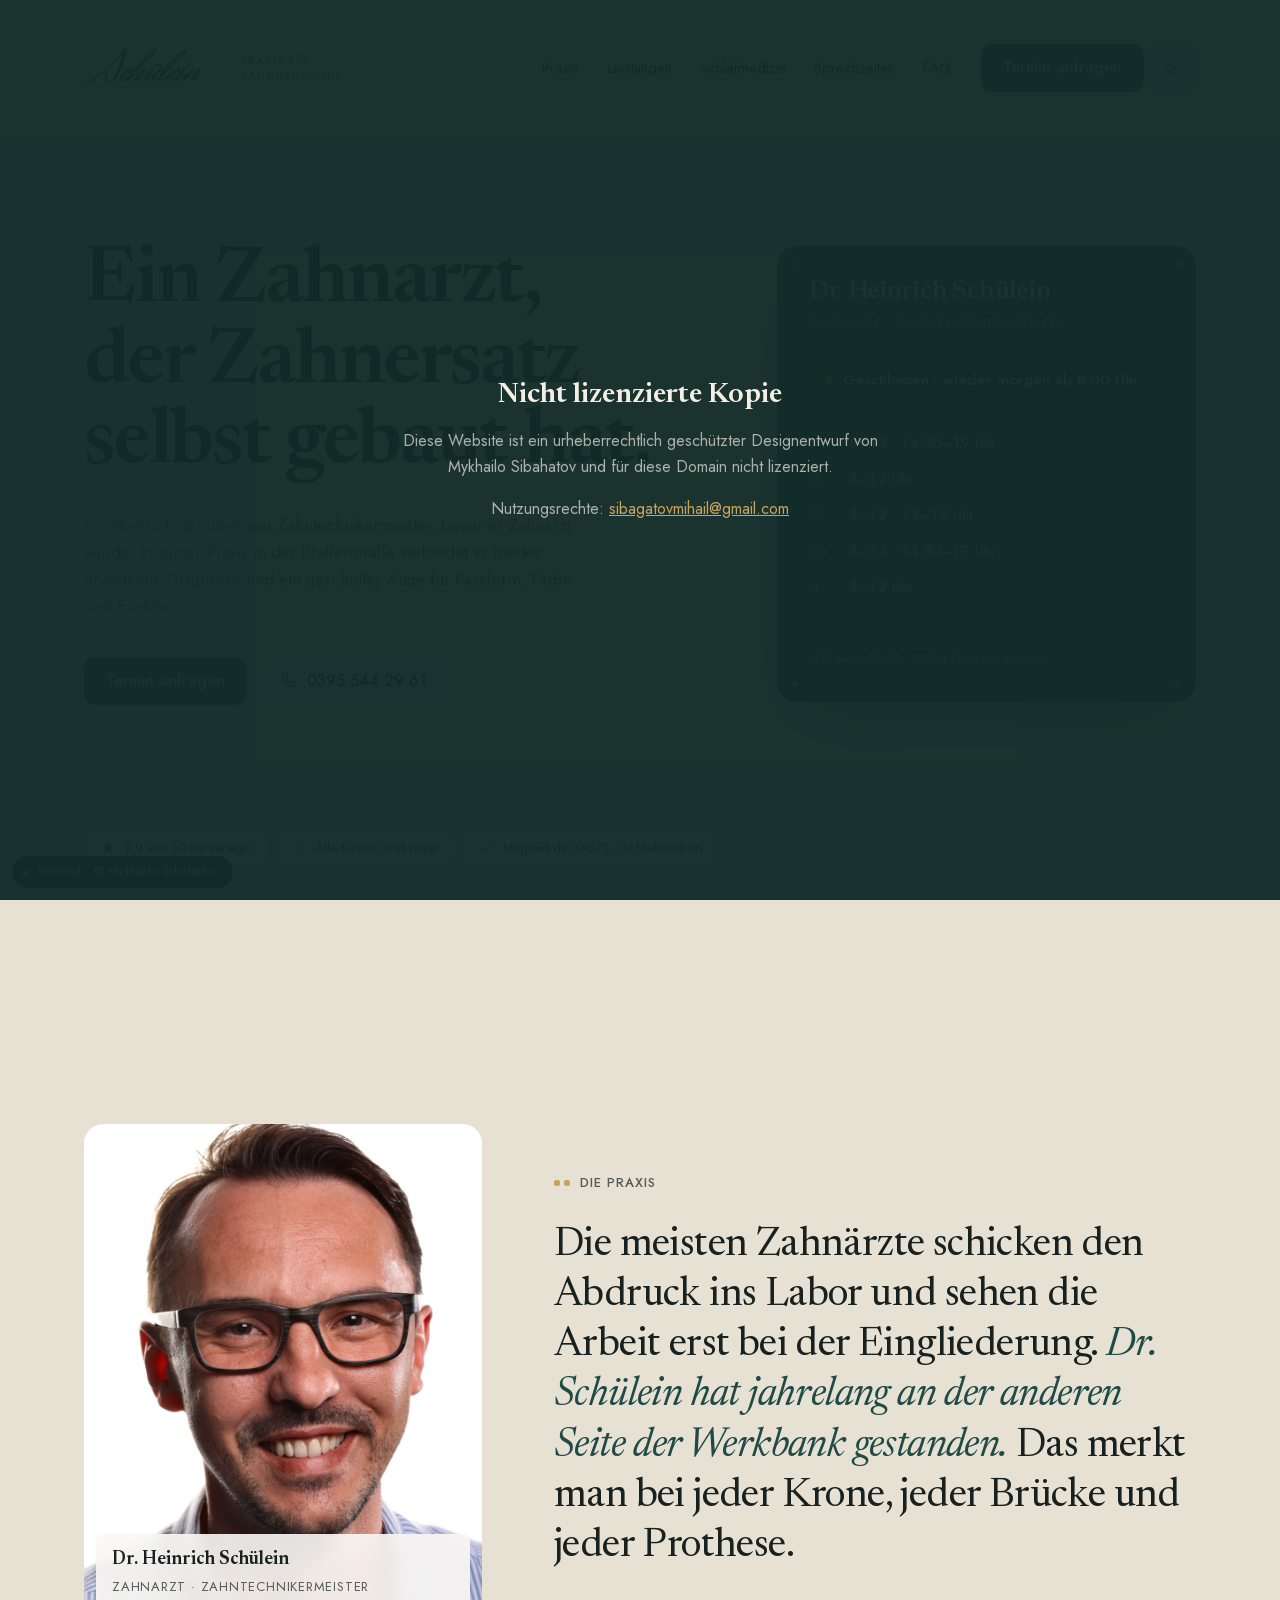
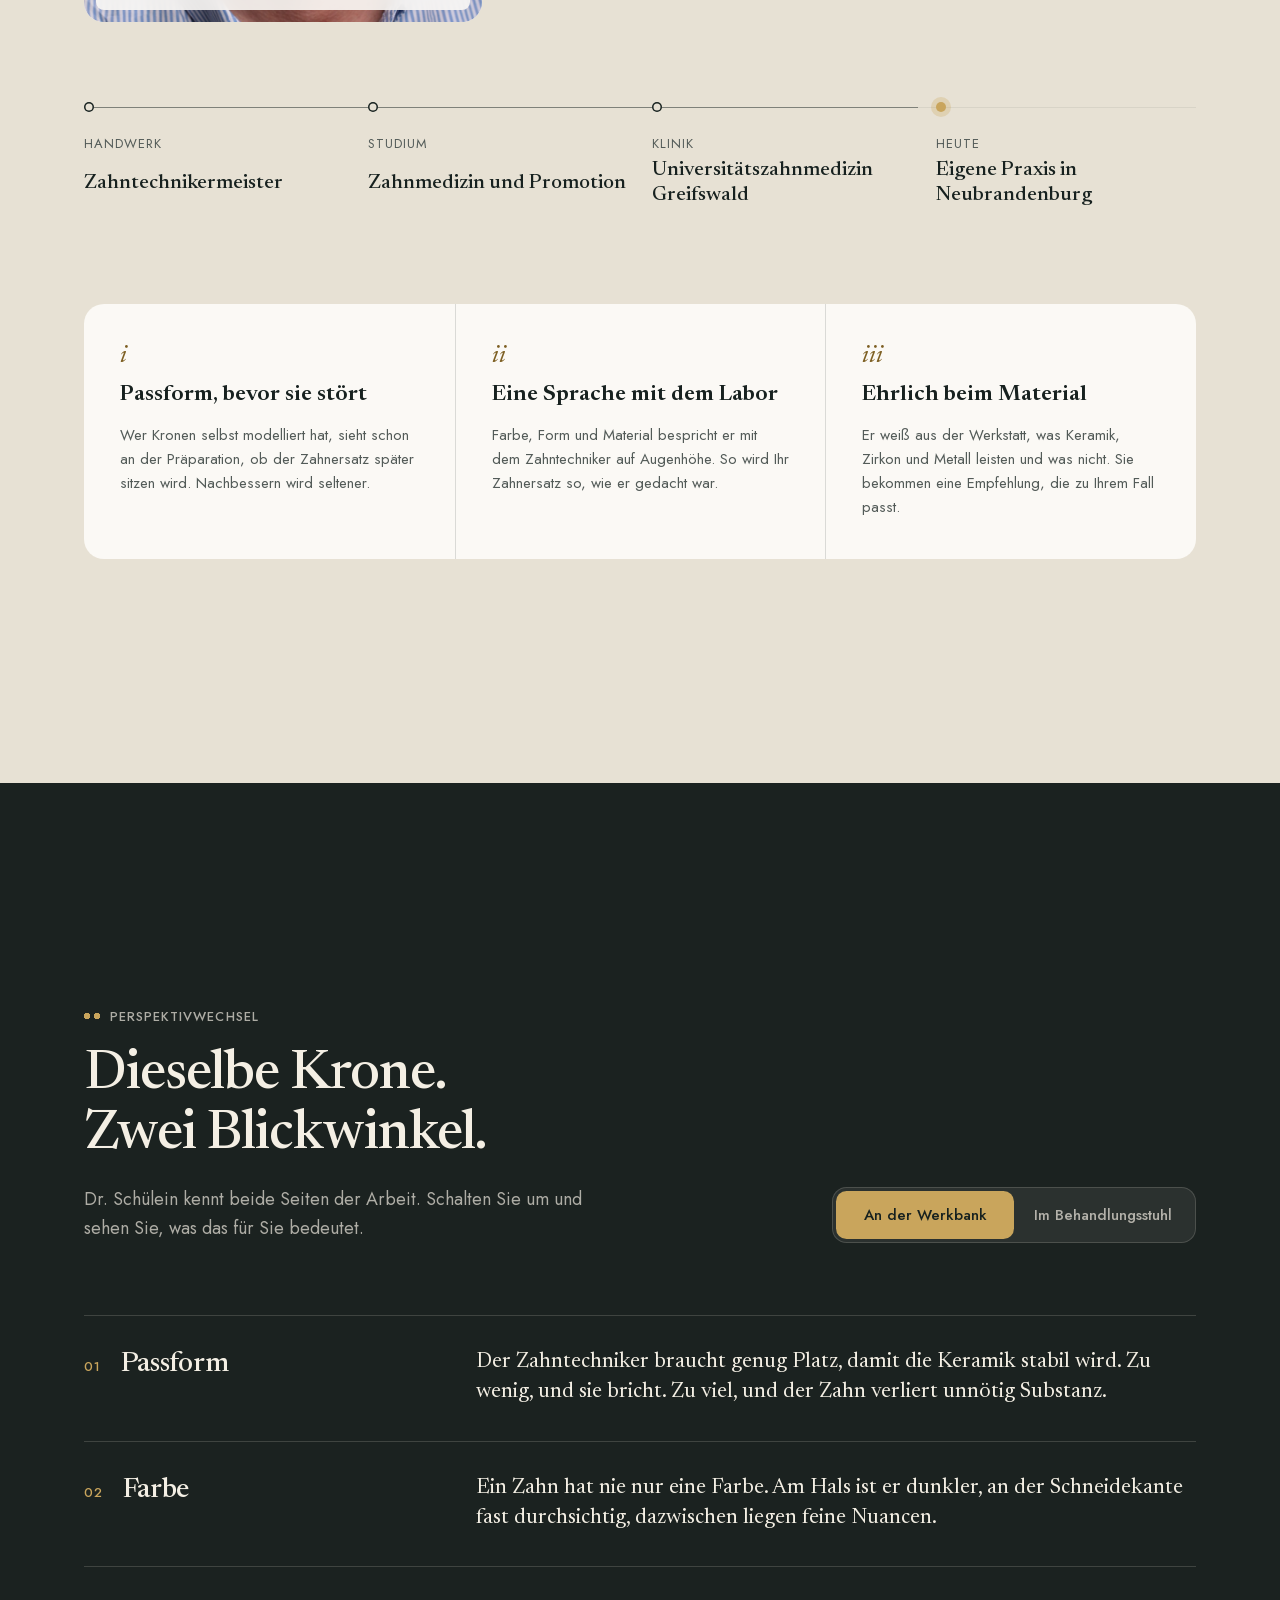
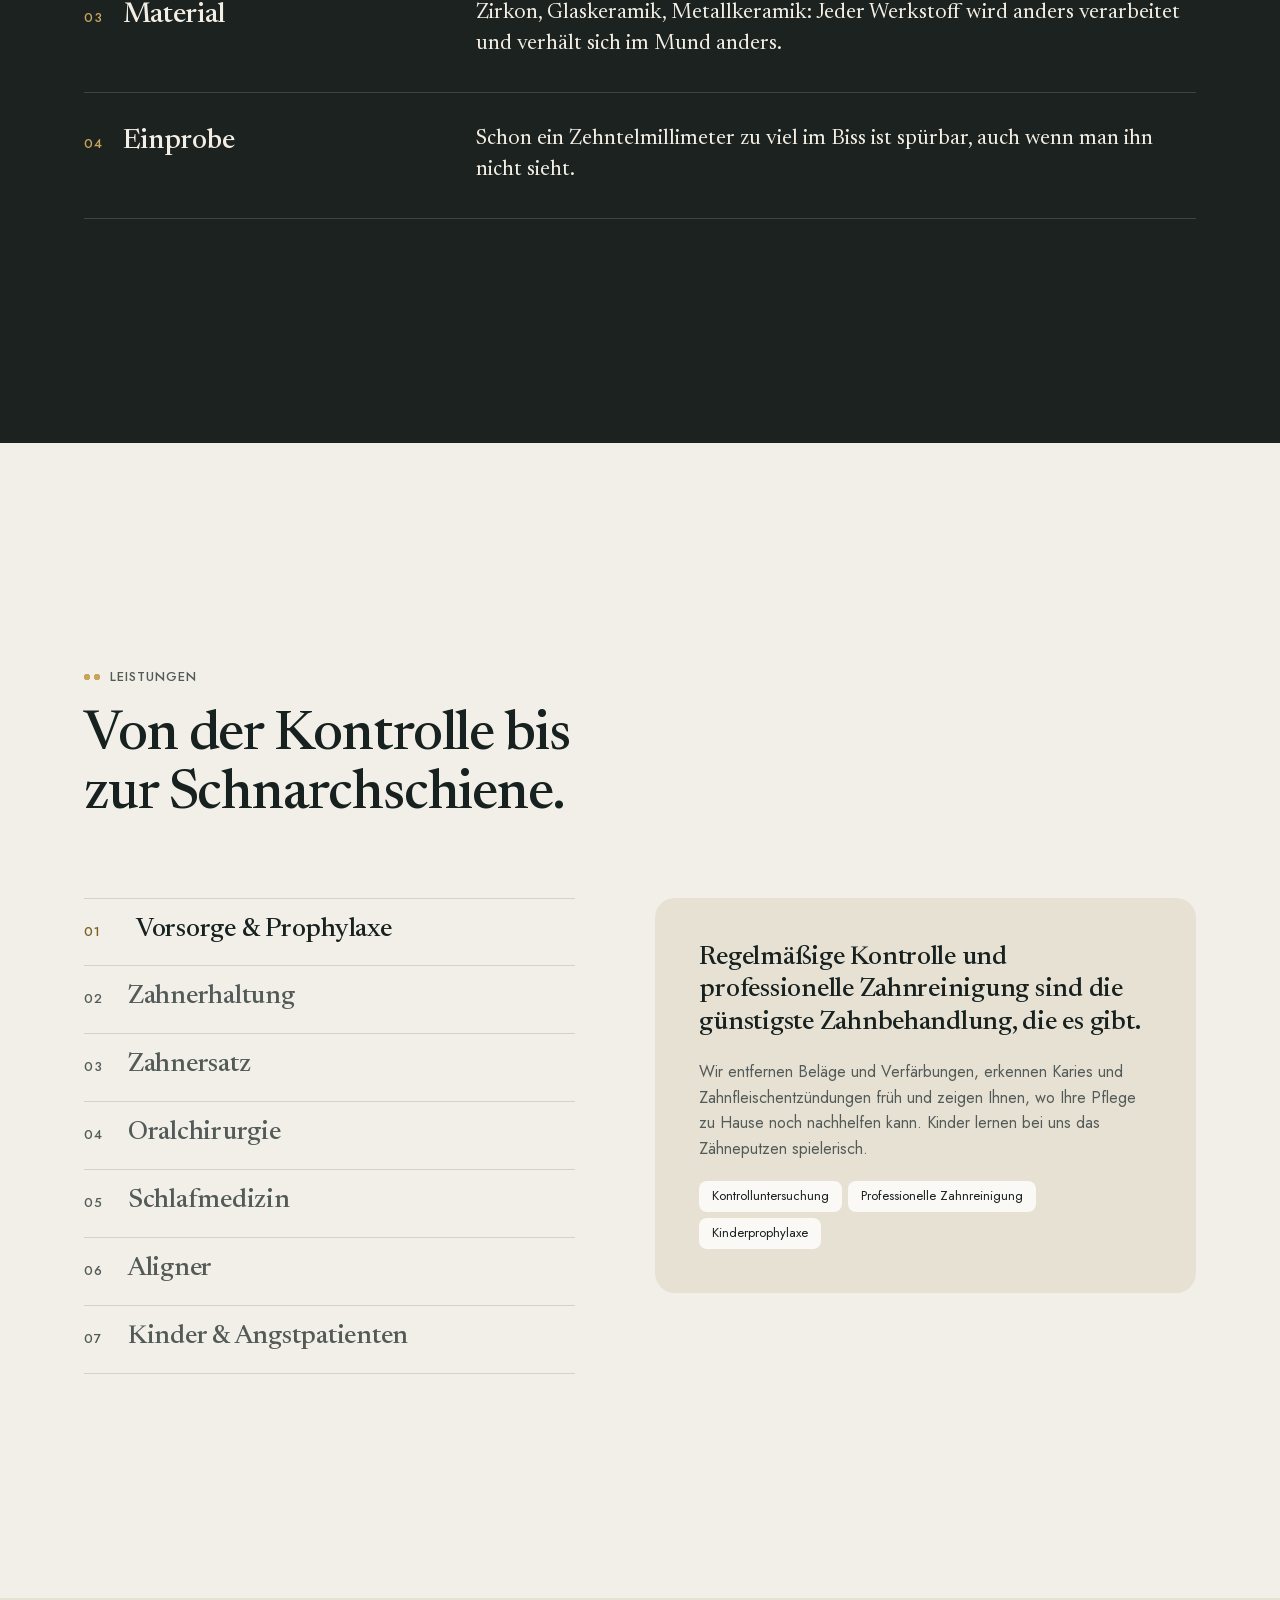
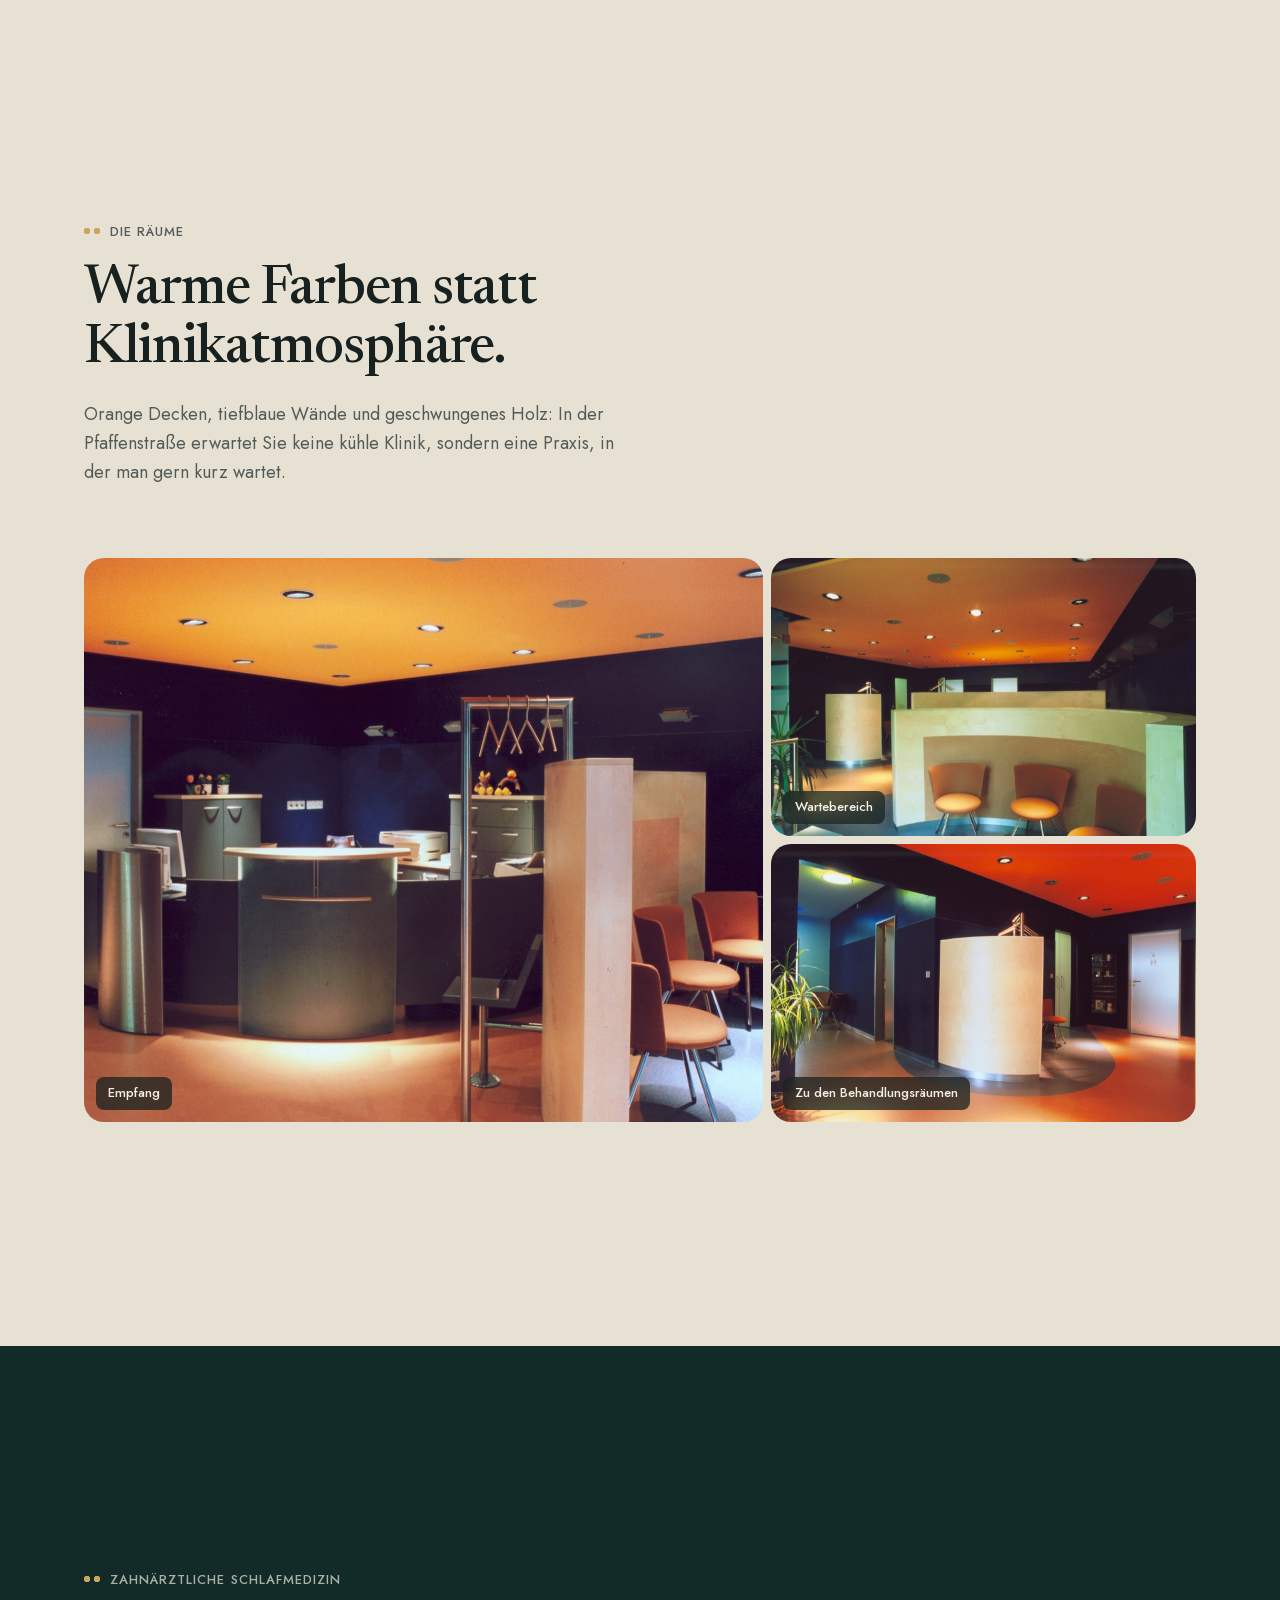
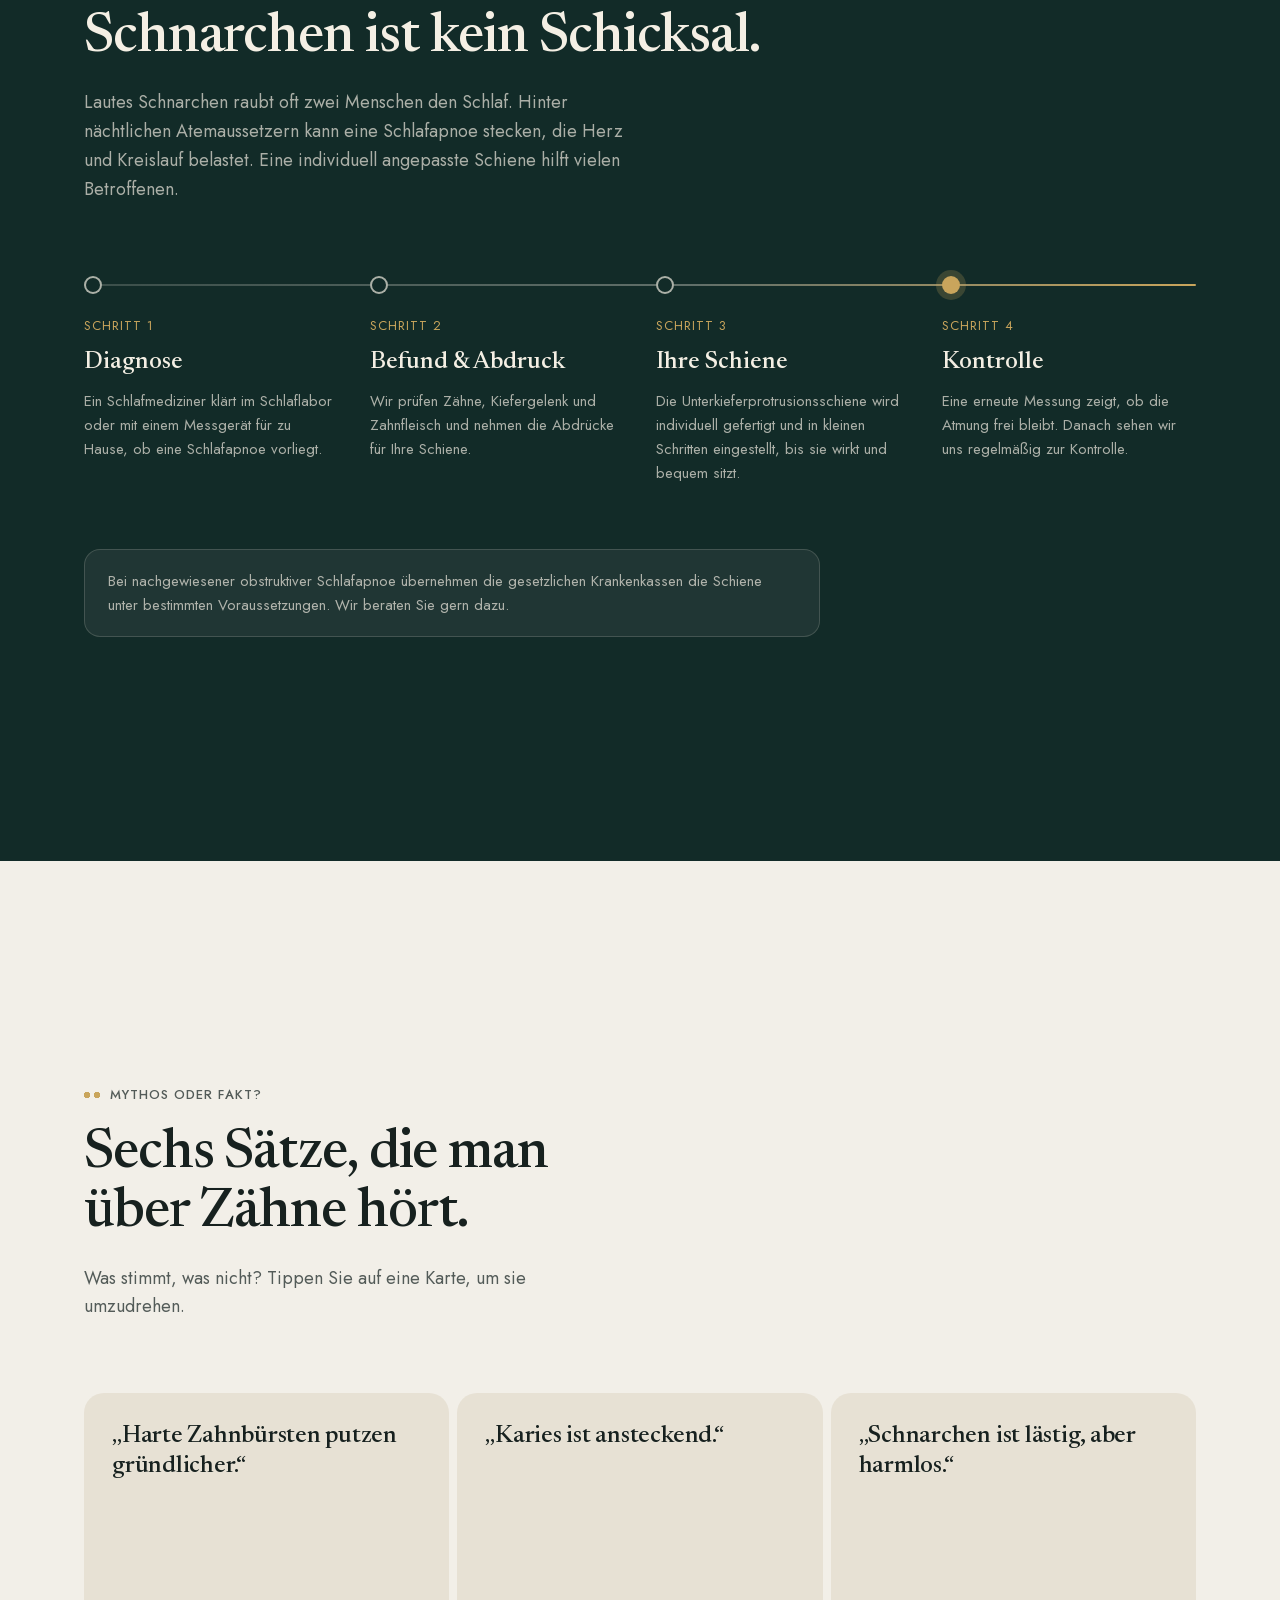
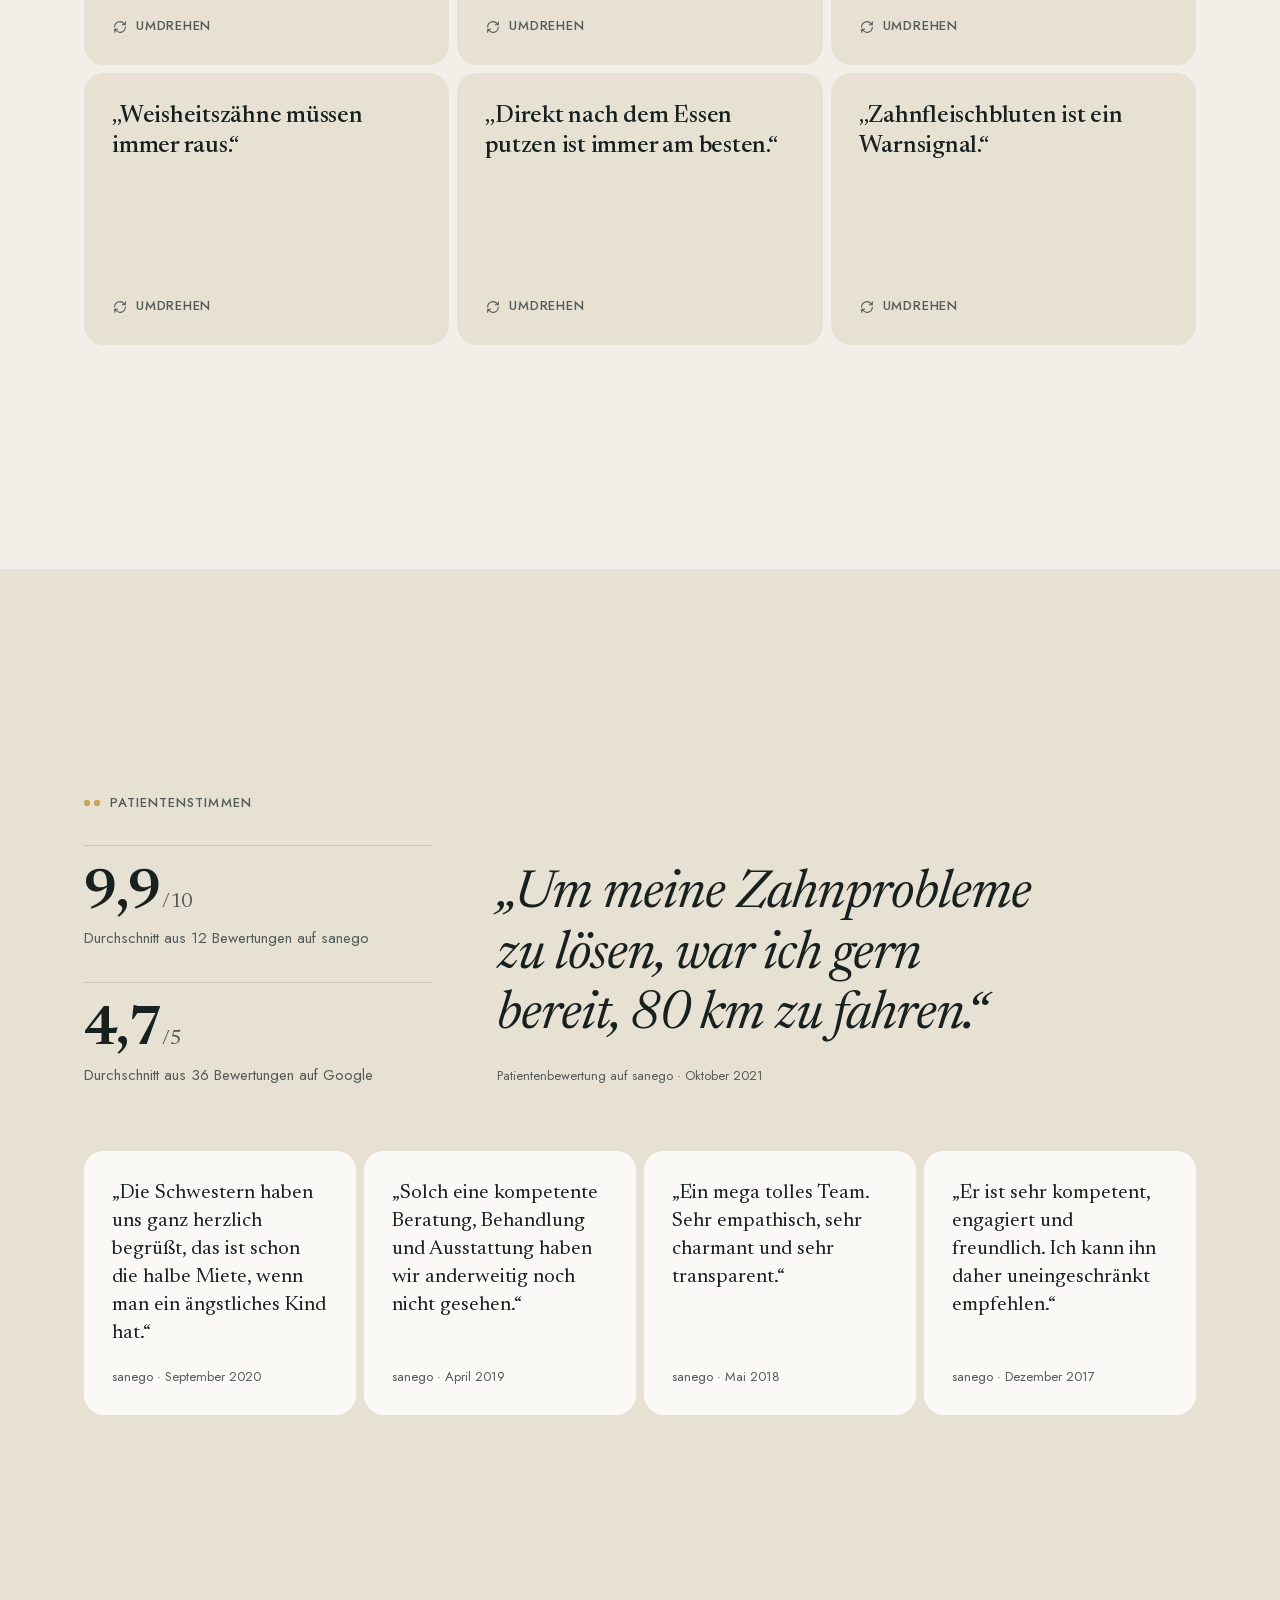
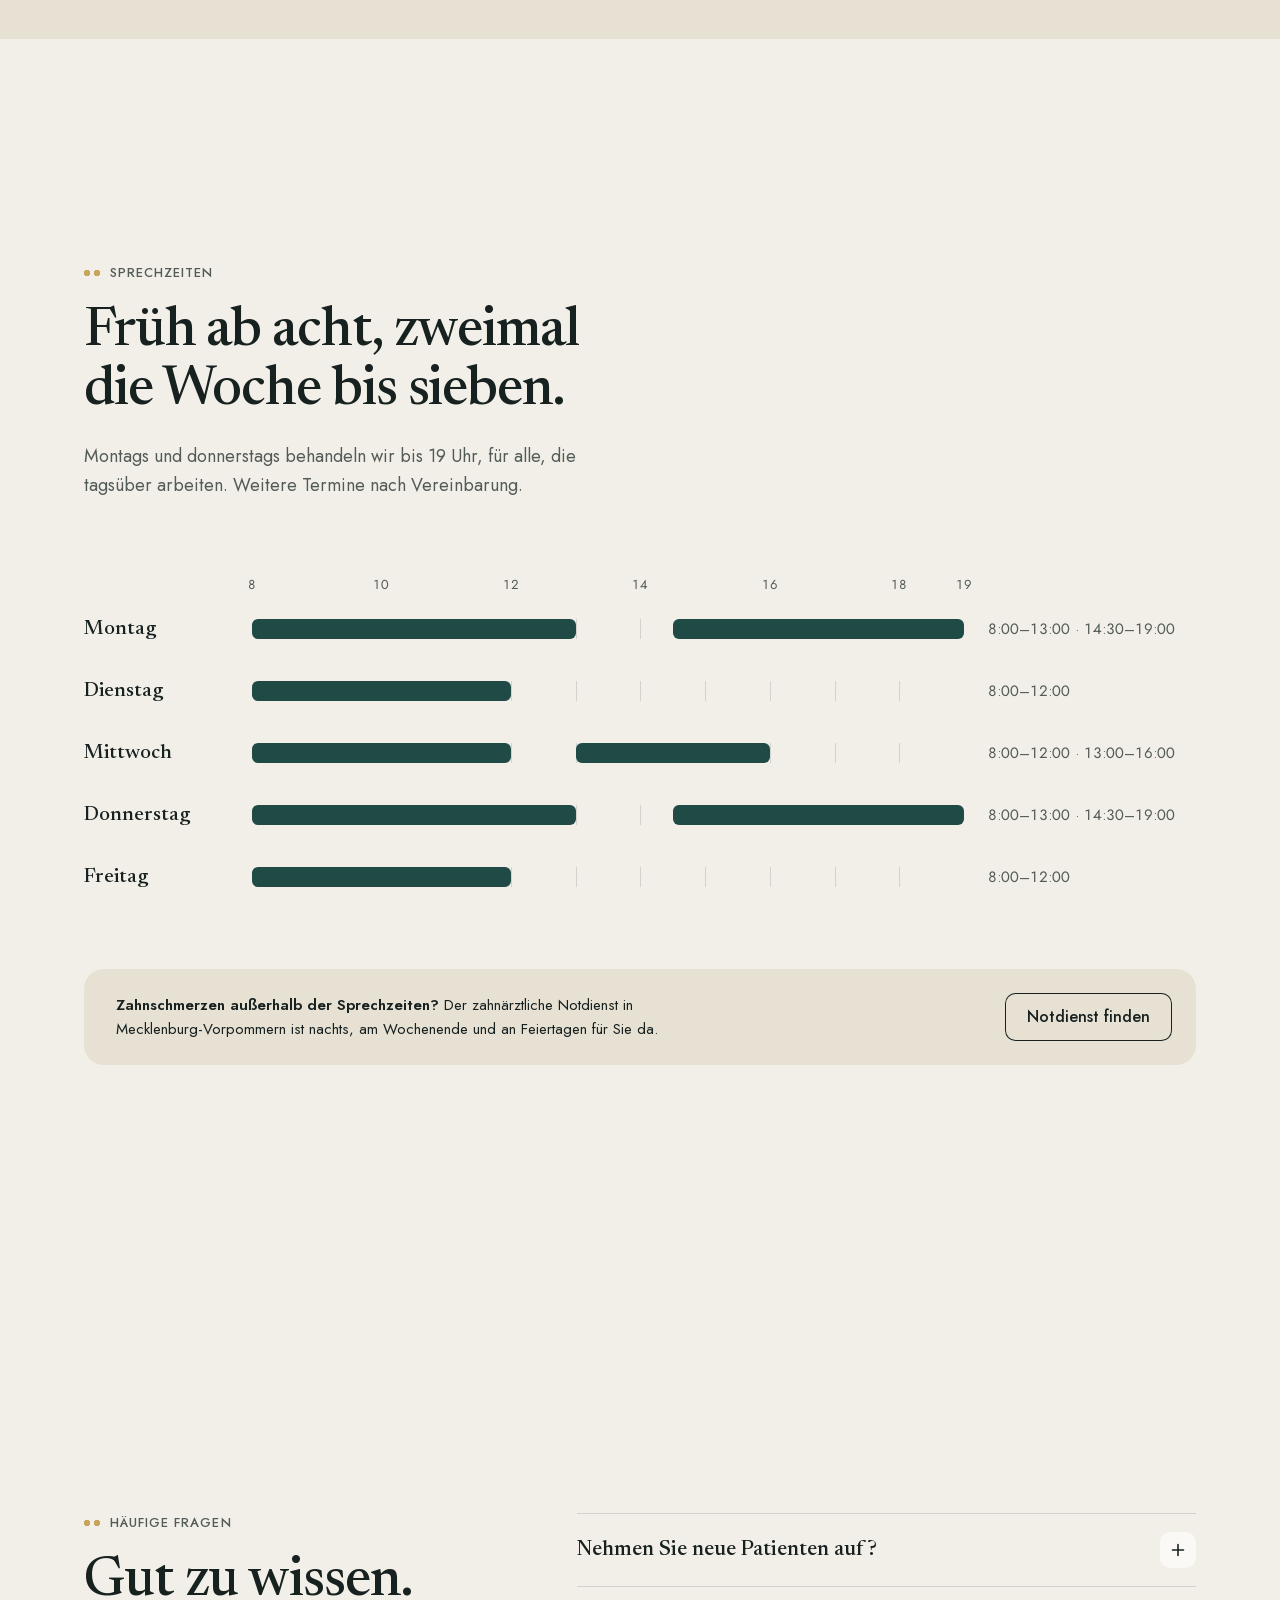
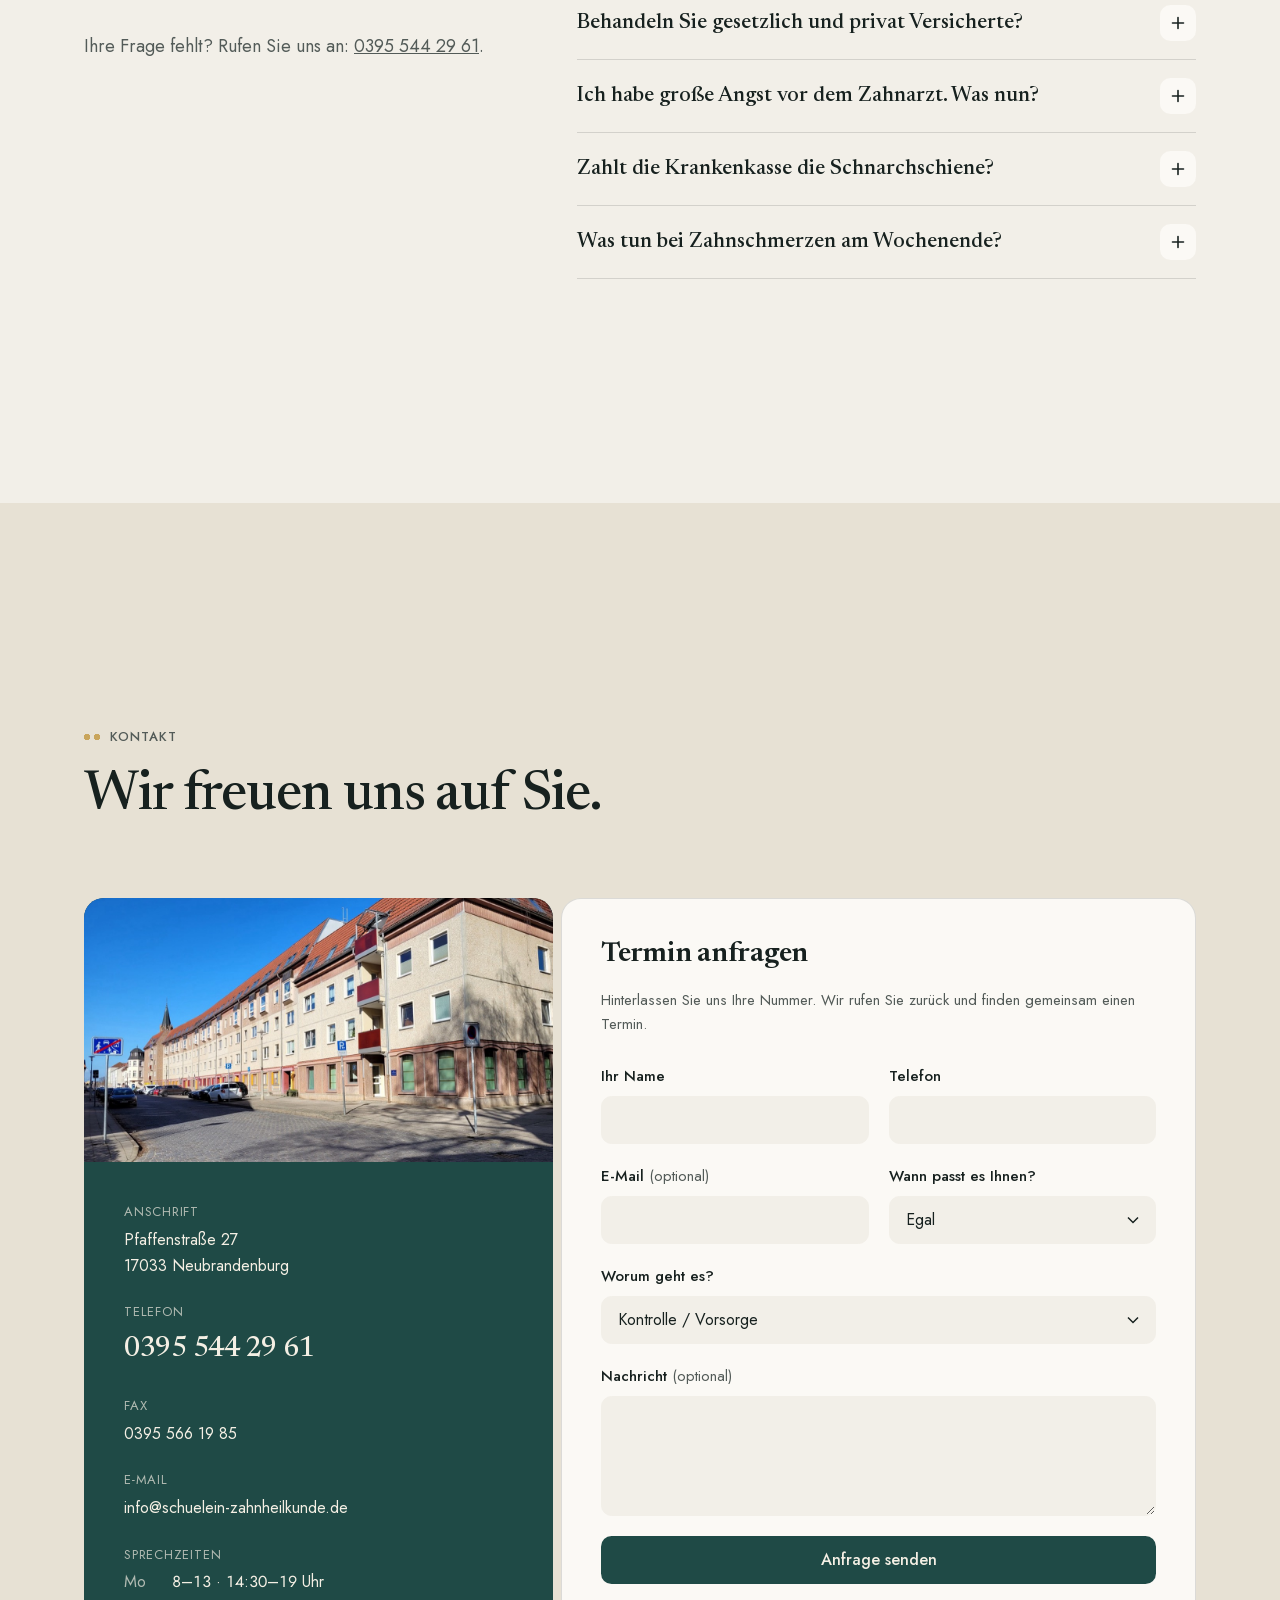
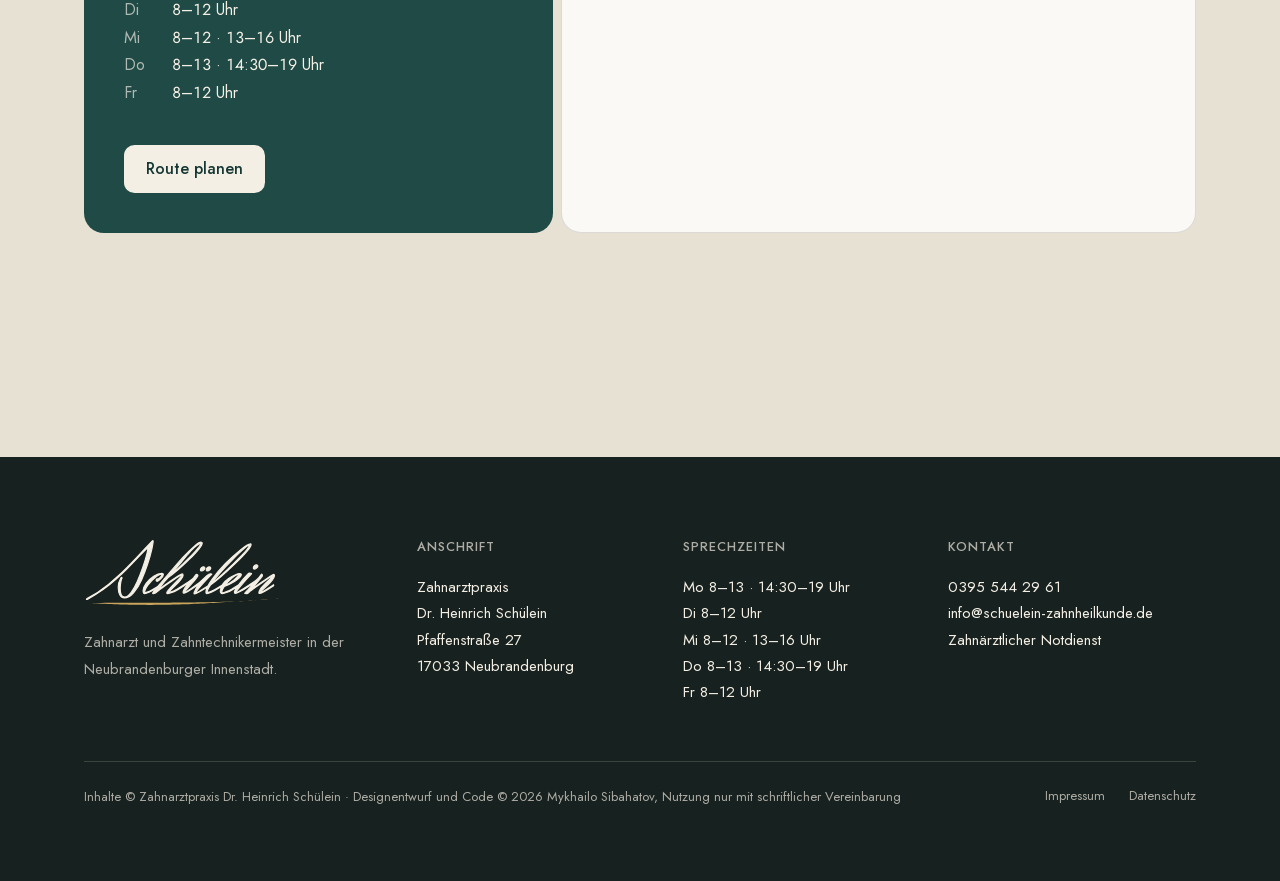
==== commit c5335ee7: "Full-bleed collapsing header, practice photos, menu scroll lock - Header spans the full width; paddi" ====
--- a/index.html
+++ b/index.html
@@ -58,7 +58,7 @@
       <div class="strip__bar">
         <a class="brand" href="#top" aria-label="Zahnarztpraxis Dr. Schülein – zur Startseite">
           <svg class="brand__sig" aria-hidden="true"><use href="#sig"/></svg>
-          <span class="brand__word"><span>Zahnarztpraxis</span><span>Neubrandenburg</span></span>
+          <span class="brand__word"><span>Praxis für</span><span>Zahnheilkunde</span></span>
         </a>
         <button class="strip__toggle" type="button" aria-expanded="false" aria-controls="strip-menu">
           <span></span><span></span>
@@ -90,7 +90,6 @@
       <div class="container hero__container">
         <div class="hero__grid">
           <div class="hero__content">
-            <div class="eyebrow"><p>Zahnarztpraxis · Neubrandenburg Innenstadt</p></div>
             <div class="display"><h1>Ein Zahnarzt, der Zahn&shy;ersatz selbst gebaut hat.</h1></div>
             <div class="lead"><p>Dr. Heinrich Schülein war Zahntechnikermeister, bevor er Zahnarzt wurde. In seiner Praxis in der Pfaffenstraße verbindet er beides: gründliche Diagnostik und ein geschultes Auge für Passform, Farbe und Funktion.</p></div>
             <div class="hero__actions">
@@ -114,7 +113,7 @@
               <div data-day="1"><dt>Mo</dt><dd>8–13 · 14:30–19 Uhr</dd></div>
               <div data-day="2"><dt>Di</dt><dd>8–12 Uhr</dd></div>
               <div data-day="3"><dt>Mi</dt><dd>8–12 · 13–16 Uhr</dd></div>
-              <div data-day="4"><dt>Do</dt><dd>8–12 · 14:30–19 Uhr</dd></div>
+              <div data-day="4"><dt>Do</dt><dd>8–13 · 14:30–19 Uhr</dd></div>
               <div data-day="5"><dt>Fr</dt><dd>8–12 Uhr</dd></div>
             </dl>
             <p class="plate__addr">Pfaffenstraße 27 · 17033 Neubrandenburg</p>
@@ -133,8 +132,16 @@
     <section class="section section--sand" id="praxis">
       <div class="container">
         <div class="story">
-          <div class="eyebrow reveal"><p>Die Praxis</p></div>
-          <p class="story__statement reveal">Die meisten Zahnärzte schicken den Abdruck ins Labor und sehen die Arbeit erst bei der Eingliederung. <em>Dr. Schülein hat jahrelang an der anderen Seite der Werkbank gestanden.</em> Das merkt man bei jeder Krone, jeder Brücke und jeder Prothese.</p>
+          <div class="story__top">
+            <figure class="portrait reveal">
+              <img src="assets/img/dr-schuelein.jpg" alt="Porträt von Dr. Heinrich Schülein" width="900" height="1320" loading="lazy" decoding="async">
+              <figcaption><span>Dr. Heinrich Schülein</span><span>Zahnarzt · Zahntechnikermeister</span></figcaption>
+            </figure>
+            <div class="story__lead reveal">
+              <div class="eyebrow"><p>Die Praxis</p></div>
+              <p class="story__statement">Die meisten Zahnärzte schicken den Abdruck ins Labor und sehen die Arbeit erst bei der Eingliederung. <em>Dr. Schülein hat jahrelang an der anderen Seite der Werkbank gestanden.</em> Das merkt man bei jeder Krone, jeder Brücke und jeder Prothese.</p>
+            </div>
+          </div>
 
           <ol class="path reveal" aria-label="Werdegang">
             <li><span class="path__k">Handwerk</span><span class="path__v">Zahntechnikermeister</span></li>
@@ -294,6 +301,31 @@
               </div>
             </div>
           </article>
+        </div>
+      </div>
+    </section>
+
+    <!-- Räume: photos from the practice's Google profile -->
+    <section class="section section--sand" id="raeume">
+      <div class="container">
+        <div class="section-head reveal">
+          <div class="eyebrow"><p>Die Räume</p></div>
+          <div class="heading"><h2>Warme Farben statt Klinik&shy;atmosphäre.</h2></div>
+          <div class="lead"><p>Orange Decken, tiefblaue Wände und geschwungenes Holz: In der Pfaffenstraße erwartet Sie keine kühle Klinik, sondern eine Praxis, in der man gern kurz wartet.</p></div>
+        </div>
+        <div class="rooms reveal" tabindex="0" aria-label="Fotos der Praxisräume">
+          <figure class="room room--wide">
+            <img src="assets/img/empfang.jpg" alt="Der Empfang mit geschwungenem Tresen unter der orangefarbenen Decke" width="1550" height="1070" loading="lazy" decoding="async">
+            <figcaption>Empfang</figcaption>
+          </figure>
+          <figure class="room">
+            <img src="assets/img/wartebereich.jpg" alt="Wartebereich mit orangefarbenen Stühlen am Holztresen" width="1350" height="940" loading="lazy" decoding="async">
+            <figcaption>Wartebereich</figcaption>
+          </figure>
+          <figure class="room">
+            <img src="assets/img/flur.jpg" alt="Flur zu den Behandlungsräumen" width="1350" height="940" loading="lazy" decoding="async">
+            <figcaption>Zu den Behandlungsräumen</figcaption>
+          </figure>
         </div>
       </div>
     </section>
@@ -433,7 +465,7 @@
         <div class="section-head reveal">
           <div class="eyebrow"><p>Sprechzeiten</p></div>
           <div class="heading"><h2>Früh ab acht, zweimal die Woche bis sieben.</h2></div>
-          <div class="lead"><p>Montags und donnerstags behandeln wir bis 19 Uhr, für alle, die tagsüber arbeiten. Termine bitte nach telefonischer Vereinbarung.</p></div>
+          <div class="lead"><p>Montags und donnerstags behandeln wir bis 19 Uhr, für alle, die tagsüber arbeiten. Weitere Termine nach Vereinbarung.</p></div>
         </div>
 
         <div class="week reveal" data-week>
@@ -457,8 +489,8 @@
           </div>
           <div class="week__row" data-day="4">
             <div class="week__day"><span>Donnerstag</span></div>
-            <div class="week__track"><span class="week__bar" style="--a:8;--b:12"></span><span class="week__bar" style="--a:14.5;--b:19"></span></div>
-            <div class="week__txt"><span>8:00–12:00 · 14:30–19:00</span></div>
+            <div class="week__track"><span class="week__bar" style="--a:8;--b:13"></span><span class="week__bar" style="--a:14.5;--b:19"></span></div>
+            <div class="week__txt"><span>8:00–13:00 · 14:30–19:00</span></div>
           </div>
           <div class="week__row" data-day="5">
             <div class="week__day"><span>Freitag</span></div>
@@ -471,45 +503,6 @@
         <div class="emergency reveal">
           <div class="emergency__text"><p><strong>Zahnschmerzen außerhalb der Sprechzeiten?</strong> Der zahnärztliche Notdienst in Mecklenburg-Vorpommern ist nachts, am Wochenende und an Feiertagen für Sie da.</p></div>
           <a class="btn btn--line" href="https://zaekmv.de/notfalldienstsuche" target="_blank" rel="noopener">Notdienst finden</a>
-        </div>
-      </div>
-    </section>
-
-    <!-- Anfahrt: the practice inside the medieval wall ring (OSM data, baked) -->
-    <section class="section section--sand" id="anfahrt">
-      <div class="container">
-        <div class="ring">
-          <div class="ring__text reveal">
-            <div class="section-head">
-              <div class="eyebrow"><p>Anfahrt</p></div>
-              <div class="heading"><h2>Mitten im Ring.</h2></div>
-              <div class="lead"><p>Die Praxis liegt in der Pfaffenstraße, innerhalb der mittelalterlichen Stadtmauer und nur ein paar Schritte vom Neuen Tor entfernt.</p></div>
-            </div>
-            <ul class="ring__ways">
-              <li><span class="ring__k">Vom Neuen Tor</span><span class="ring__v">ca. 2 Min. zu Fuß</span></li>
-              <li><span class="ring__k">Vom Stargarder Tor</span><span class="ring__v">ca. 5 Min. zu Fuß</span></li>
-              <li><span class="ring__k">Vom Friedländer Tor</span><span class="ring__v">ca. 7 Min. zu Fuß</span></li>
-              <li><span class="ring__k">Vom Treptower Tor</span><span class="ring__v">ca. 12 Min. zu Fuß</span></li>
-            </ul>
-            <a class="btn btn--petrol" href="https://www.google.com/maps/dir/?api=1&amp;destination=Pfaffenstra%C3%9Fe+27+17033+Neubrandenburg" target="_blank" rel="noopener">Route planen</a>
-          </div>
-          <figure class="map reveal">
-            <svg class="map__svg" viewBox="0 0 1240 900" role="img" aria-label="Lageplan: die Praxis in der Pfaffenstraße liegt innerhalb der Neubrandenburger Stadtmauer, nahe dem Neuen Tor">
-            <path class="map__park" d="M309.3 408.9 L318.0 385.0 L323.7 356.8 L333.9 333.1 L346.8 313.4 L362.0 293.1 L381.4 272.2 L404.4 251.4 L427.8 233.1 L451.4 216.1 L475.5 199.7 L495.5 187.2 L515.9 174.9 L535.8 163.5 L554.2 153.6 L573.8 143.9 L591.5 135.8 L610.2 129.2 L644.9 125.9 L679.5 124.2 L713.8 124.9 L748.9 128.2 L774.9 132.7 L791.8 138.5 L814.2 149.0 L832.2 159.6 L847.6 170.4 L867.3 190.6 L885.6 210.2 L900.3 226.1 L913.4 242.2 L923.4 251.6 L924.2 254.5 L924.4 256.3 L923.0 263.2 L925.6 270.7 L928.2 284.1 L934.2 297.7 L938.7 315.3 L944.8 330.4 L950.0 345.7 L954.6 362.4 L957.8 379.2 L960.3 394.3 L962.6 416.9 L964.4 436.7 L965.2 452.6 L965.9 472.1 L965.9 491.3 L965.1 506.6 L964.6 523.6 L964.2 537.5 L962.9 549.4 L961.0 563.8 L958.1 581.1 L953.7 599.9 L948.1 621.8 L941.4 642.5 L931.8 662.9 L919.0 681.5 L900.9 699.9 L879.8 715.9 L856.7 725.9 L833.6 733.2 L811.6 737.4 L784.6 738.9 L755.5 739.1 L732.9 743.2 L711.3 746.2 L700.3 748.0 L694.1 755.6 L691.0 760.0 L688.2 756.8 L685.2 751.9 L680.2 746.1 L671.7 740.7 L662.0 736.8 L639.7 734.9 L583.6 725.6 L512.5 709.3 L439.9 688.1 L371.9 661.5 L321.5 629.7 L311.2 601.1 L308.0 571.5 L306.8 540.9 L307.8 514.2 L309.1 491.6 L309.5 474.9 L306.1 462.9 L305.7 456.2 L305.5 449.8 L307.2 431.4Z"/>
-            <path class="map__wall" d="M319.5 651.6 L322.8 656.2 L340.1 669.9 L364.3 678.7 L489.8 709.6 L576.3 730.1 L591.7 731.9 L640.5 734.6 L640.4 737.4 L646.0 737.7 L646.2 734.9 L657.0 735.8 L678.4 736.0 L680.8 736.0 L684.5 736.1M727.0 125.7 L746.8 128.1 L747.2 124.9 L753.2 125.6 L752.8 128.8 L778.4 131.3M915.5 261.7 L916.1 263.3 L916.4 264.0 L916.7 264.6 L921.6 275.5 L925.0 284.3M653.9 118.7 L637.9 119.2 L626.7 121.8 L612.8 126.3 L609.6 127.8M311.8 457.4 L311.9 458.7 L311.9 459.9 L312.0 461.2 L309.9 476.5M578.3 140.7 L566.8 145.9 L556.5 151.5M946.3 631.6 L946.5 630.7 L952.7 610.7M954.0 604.3 L956.1 586.3M963.7 530.7 L963.7 529.7 L963.8 526.3 L965.4 504.7M952.2 350.4 L955.1 359.3 L957.6 370.5M939.8 317.3 L941.1 320.2 L946.0 331.3 L949.4 341.2 L950.4 344.4M927.2 289.7 L931.6 297.9 L937.6 311.8M958.8 377.1 L960.0 383.7 L961.7 403.9M697.0 780.3 L696.2 770.4M684.2 742.5 L684.2 752.4M524.1 169.5 L513.3 175.7 L504.6 181.4M529.8 166.2 L550.0 155.0M306.4 579.5 L306.8 598.8 L313.3 628.3 L313.7 629.9M933.7 666.0 L919.3 689.0 L913.6 696.1 L906.7 702.6 L893.3 711.9 L883.8 717.5 L868.0 725.2 L853.7 731.1 L844.2 734.1 L835.4 735.7 L825.9 736.5 L798.9 738.8 L798.9 741.0 L793.9 741.1 L793.8 738.9 L759.2 739.8 L731.2 739.2M965.8 498.0 L965.9 484.6 L965.6 472.6 L968.8 472.5 L968.6 466.7 L965.4 466.8 L965.4 465.7M936.3 659.9 L940.5 650.3 L943.7 640.2M306.5 525.7 L305.9 543.2M309.3 482.2 L307.4 500.0 L306.9 516.0M816.1 147.8 L829.8 156.8 L848.4 170.1 L859.2 179.5 L862.0 176.6 L866.2 180.7 L863.4 183.5 L873.1 194.1 L895.6 226.1 L907.8 248.1M305.8 548.1 L306.4 574.5M388.6 263.7 L385.5 266.8 L371.0 280.7 L367.9 283.9 L348.1 305.3 L340.3 316.1 L333.5 327.2M329.0 335.1 L324.5 349.0M321.7 356.5 L321.4 357.4 L318.1 367.2 L313.3 387.3 L311.2 415.7 L311.5 447.7 L311.5 448.8M785.1 133.4 L795.4 137.0 L805.4 141.2 L810.4 144.1M962.1 409.8 L962.3 413.5 L962.4 414.5 L962.5 416.8M956.7 582.0 L960.8 556.1 L966.7 557.1 L967.5 551.8 L961.6 550.9 L962.4 545.6 L962.8 540.4M724.6 739.0 L700.2 736.9 L698.9 736.8 L697.7 736.7 L696.3 736.6M696.1 752.2 L696.0 743.1M684.2 755.0 L684.2 758.4 L684.2 762.7 L684.3 781.3M444.5 219.1 L429.3 229.0 L407.8 245.8 L393.7 259.0M471.8 202.0 L451.5 214.7M498.5 185.2 L487.9 191.8 L478.0 198.1M938.4 245.3 L932.6 247.5 L926.7 249.7 L926.2 249.9 L925.7 250.1 L917.7 253.0M937.6 251.7 L919.9 258.7M304.3 449.1 L271.2 450.3M304.7 460.1 L311.9 459.9M603.6 130.4 L585.7 138.3 L583.8 139.4"/>
-            <g class="map__place"><rect x="628.5" y="558.7" width="18" height="32" rx="3"/><text x="637.5" y="542.7" text-anchor="middle">Konzertkirche</text></g>
-            <path class="map__walk" d="M938.1 248.5 L924.8 626.5"/>
-            <g class="map__gate"><circle cx="938.1" cy="248.5" r="10"/><text x="1234.0" y="208.5" text-anchor="end">Friedländer Tor<tspan x="1234.0" dy="1.25em">ca. 7 Min. zu Fuß</tspan></text></g>
-            <path class="map__walk" d="M964.5 535.1 L924.8 626.5"/>
-            <g class="map__gate"><circle cx="964.5" cy="535.1" r="10"/><text x="1234.0" y="499.1" text-anchor="end">Neues Tor<tspan x="1234.0" dy="1.25em">ca. 2 Min. zu Fuß</tspan></text></g>
-            <path class="map__walk" d="M690.4 761.3 L924.8 626.5"/>
-            <g class="map__gate"><circle cx="690.4" cy="761.3" r="10"/><text x="690.4" y="811.3" text-anchor="middle">Stargarder Tor<tspan x="690.4" dy="1.25em">ca. 5 Min. zu Fuß</tspan></text></g>
-            <path class="map__walk" d="M288.6 454.1 L924.8 626.5"/>
-            <g class="map__gate"><circle cx="288.6" cy="454.1" r="10"/><text x="262.6" y="456.1" text-anchor="end">Treptower Tor<tspan x="262.6" dy="1.25em">ca. 12 Min. zu Fuß</tspan></text></g>
-            <g class="map__pin" transform="translate(924.8 626.5)"><circle r="34" class="map__pulse"/><circle r="15"/></g>
-            </svg>
-            <figcaption>Pfaffenstraße 27 · Kartendaten © OpenStreetMap-Mitwirkende</figcaption>
-          </figure>
         </div>
       </div>
     </section>
@@ -584,6 +577,9 @@
 
         <div class="contact reveal">
           <div class="contact__info">
+            <figure class="contact__photo">
+              <img src="assets/img/haus.jpg" alt="Die Pfaffenstraße in der Neubrandenburger Innenstadt" width="1200" height="719" loading="lazy" decoding="async">
+            </figure>
             <dl class="contact__details">
               <div>
                 <dt>Anschrift</dt>
@@ -603,7 +599,7 @@
               </div>
               <div>
                 <dt>Sprechzeiten</dt>
-                <dd class="hours"><span>Mo</span><span>8–13 · 14:30–19 Uhr</span><span>Di</span><span>8–12 Uhr</span><span>Mi</span><span>8–12 · 13–16 Uhr</span><span>Do</span><span>8–12 · 14:30–19 Uhr</span><span>Fr</span><span>8–12 Uhr</span></dd>
+                <dd class="hours"><span>Mo</span><span>8–13 · 14:30–19 Uhr</span><span>Di</span><span>8–12 Uhr</span><span>Mi</span><span>8–12 · 13–16 Uhr</span><span>Do</span><span>8–13 · 14:30–19 Uhr</span><span>Fr</span><span>8–12 Uhr</span></dd>
               </div>
             </dl>
             <a class="btn btn--cream" href="https://www.google.com/maps/dir/?api=1&amp;destination=Pfaffenstra%C3%9Fe+27+17033+Neubrandenburg" target="_blank" rel="noopener">Route planen</a>
@@ -681,7 +677,7 @@
         </div>
         <div>
           <h2>Sprechzeiten</h2>
-          <p>Mo 8–13 · 14:30–19 Uhr<br>Di 8–12 Uhr<br>Mi 8–12 · 13–16 Uhr<br>Do 8–12 · 14:30–19 Uhr<br>Fr 8–12 Uhr</p>
+          <p>Mo 8–13 · 14:30–19 Uhr<br>Di 8–12 Uhr<br>Mi 8–12 · 13–16 Uhr<br>Do 8–13 · 14:30–19 Uhr<br>Fr 8–12 Uhr</p>
         </div>
         <div>
           <h2>Kontakt</h2>
--- a/css/styles.css
+++ b/css/styles.css
@@ -66,7 +66,7 @@
   /* space */
   --gutter:      1.5rem;
   --section-pad: 14rem;
-  --header-h:    6.5rem;
+  --header-h:    8.5rem;           /* nav 3rem + 2 × (inset + 2.5rem) */
 
   /* nav — one height for every control; the logo tile sets the radius family */
   --nav-h:   3rem;
@@ -74,7 +74,8 @@
   --mark:    var(--nav-h);
   --mark-r:  calc(var(--mark) * .22);                 /* the tile's own rx 22/100 */
   --ctl-r:   var(--mark-r);                           /* every control, site-wide */
-  --strip-r: calc(var(--mark-r) + var(--nav-pad));    /* the strip that holds them */
+  --hdr-extra:   2.5rem;          /* header breathing room at the top of the page (+40px) */
+  --hdr-extra-s: .625rem;         /* … collapsed once the page scrolls (+10px) */
   --card-r:  1.25rem;
 
   /* motion */
@@ -93,7 +94,8 @@
 /* ---------- base ---------- */
 *, *::before, *::after { box-sizing: border-box; }
 html { -webkit-text-size-adjust: 100%; scroll-behavior: smooth; scroll-padding-top: 6rem; }
-html.nav-open { overflow: hidden; }
+html.nav-open { overflow: hidden; }           /* plus the body pin in JS, for iOS Safari */
+html.nav-open .strip { overscroll-behavior: contain; touch-action: none; }
 body {
   margin: 0;
   background: var(--ground);
@@ -178,20 +180,23 @@
 /* ==========================================================================
    Navigation strip
    ========================================================================== */
-.site-header {
-  position: fixed; inset: 0 0 auto; z-index: 100;
-  padding: calc(1.25rem + env(safe-area-inset-top, 0px)) var(--gutter) 0;
-  pointer-events: none;
-}
+/* Full-bleed bar, edge to edge; its content lines up with the page container.
+   Tall at the top of the page, collapses once the page scrolls (JS sets .is-scrolled). */
+.site-header { position: fixed; inset: 0 0 auto; z-index: 100; }
 .strip {
-  pointer-events: auto;
-  max-width: calc(72.5rem - 2 * var(--gutter)); margin-inline: auto;
+  --pad-y: calc(var(--nav-pad) + var(--hdr-extra));
   display: flex; align-items: center; justify-content: space-between; gap: 1rem;
-  padding: var(--nav-pad);
+  padding: calc(var(--pad-y) + env(safe-area-inset-top, 0px))
+           max(var(--gutter), calc((100% - 72.5rem) / 2 + var(--gutter)))
+           var(--pad-y);
   background: rgba(251, 249, 245, .92);
   -webkit-backdrop-filter: saturate(1.4) blur(14px); backdrop-filter: saturate(1.4) blur(14px);
-  border-radius: var(--strip-r);
-  box-shadow: 0 0 0 1px var(--line), 0 10px 30px -18px rgba(23, 33, 31, .35);
+  box-shadow: 0 1px 0 var(--line);
+  transition: padding .4s cubic-bezier(.4, 0, .2, 1), box-shadow .4s ease;
+}
+.site-header.is-scrolled .strip {
+  --pad-y: calc(var(--nav-pad) + var(--hdr-extra-s));
+  box-shadow: 0 1px 0 var(--line), 0 12px 30px -22px rgba(23, 33, 31, .4);
 }
 .strip__bar { display: flex; align-items: center; }
 .strip__toggle { display: none; }
@@ -202,7 +207,7 @@
 
 .brand {
   display: flex; align-items: center; gap: .875rem;
-  height: var(--nav-h); padding: 0 .75rem 0 .625rem; text-decoration: none;
+  height: var(--nav-h); padding: 0 .75rem 0 0; text-decoration: none;
 }
 .brand__sig { height: calc(var(--nav-h) - .25rem); width: auto; aspect-ratio: 342 / 118; flex: none; overflow: visible; }
 .sig__name { fill: currentColor; stroke: currentColor; stroke-width: 1.9; stroke-linejoin: round; }
@@ -233,7 +238,7 @@
 .hero { min-height: calc(var(--vh, 1vh) * 100); display: flex; }
 .hero__container {
   width: 100%; display: flex; flex-direction: column; gap: 2.5rem;
-  padding-top: calc(var(--header-h) + 3rem + env(safe-area-inset-top, 0px));
+  padding-top: calc(var(--header-h) + 1.5rem + env(safe-area-inset-top, 0px));
   padding-bottom: calc(2rem + env(safe-area-inset-bottom, 0px));
 }
 .hero__grid {
@@ -302,6 +307,27 @@
    Praxis — statement, path, three gains
    ========================================================================== */
 .story { display: grid; grid-template-columns: minmax(0, 1fr); gap: 3rem; }
+.story__top {
+  display: grid; grid-template-columns: minmax(0, .62fr) minmax(0, 1fr);
+  gap: 4.5rem; align-items: center;
+}
+.story__lead { display: grid; gap: 1.75rem; }
+.portrait {
+  --cap-gap: .75rem;
+  position: relative; margin: 0;
+  aspect-ratio: 4 / 5; overflow: hidden;
+  border-radius: var(--card-r); background: #fff;
+}
+.portrait img { width: 100%; height: 100%; object-fit: cover; object-position: 50% 18%; }
+.portrait figcaption {
+  position: absolute; left: var(--cap-gap); right: var(--cap-gap); bottom: var(--cap-gap);
+  display: grid; gap: .125rem; padding: .75rem 1rem;
+  border-radius: calc(var(--card-r) - var(--cap-gap));      /* nested: outer − gap */
+  background: rgba(251, 249, 245, .9);
+  -webkit-backdrop-filter: blur(8px); backdrop-filter: blur(8px);
+}
+.portrait figcaption span:first-child { font-family: var(--serif); font-size: 1.125rem; font-weight: 600; }
+.portrait figcaption span:last-child { font-size: var(--fs-ui); letter-spacing: .06em; text-transform: uppercase; color: var(--muted); }
 .story__statement {
   font-family: var(--serif); font-size: clamp(1.625rem, 1.15rem + 1.7vw, 2.625rem);
   font-weight: 400; line-height: 1.25; letter-spacing: -.015em;
@@ -542,8 +568,9 @@
    ========================================================================== */
 .contact { display: grid; grid-template-columns: minmax(0, .85fr) minmax(0, 1.15fr); gap: .5rem; }
 .contact__info {
+  --ci-px: 2.5rem; --ci-py: 2.5rem;
   display: flex; flex-direction: column; align-items: flex-start; gap: 2.5rem;
-  padding: 2.5rem;
+  padding: var(--ci-py) var(--ci-px);
   background: var(--petrol); color: var(--on-dark);
   border-radius: var(--card-r);
 }
@@ -624,6 +651,34 @@
 .footer__legal { display: flex; gap: 1.5rem; font-size: var(--fs-ui); }
 
 /* ==========================================================================
+   Räume — photo mosaic
+   ========================================================================== */
+.rooms {
+  display: grid; grid-template-columns: minmax(0, 1.6fr) minmax(0, 1fr); grid-template-rows: 1fr 1fr;
+  gap: .5rem; height: clamp(26rem, 44vw, 38rem);
+}
+.room { position: relative; margin: 0; overflow: hidden; border-radius: var(--card-r); background: var(--night); }
+.room--wide { grid-row: 1 / span 2; }
+.room img { width: 100%; height: 100%; object-fit: cover; transition: transform .8s cubic-bezier(.16, 1, .3, 1); }
+.room:hover img { transform: scale(1.03); }
+.room figcaption {
+  position: absolute; left: .75rem; bottom: .75rem;
+  padding: .375rem .75rem; border-radius: calc(var(--card-r) - .75rem);
+  background: rgba(23, 33, 31, .74); color: var(--on-dark);
+  -webkit-backdrop-filter: blur(6px); backdrop-filter: blur(6px);
+  font-size: var(--fs-ui); font-weight: 500;
+}
+
+/* contact card: street photo bleeds to the card's top edge */
+.contact__photo {
+  align-self: stretch;
+  margin: calc(-1 * var(--ci-py)) calc(-1 * var(--ci-px)) 0;
+  aspect-ratio: 16 / 9; overflow: hidden;
+  border-radius: var(--card-r) var(--card-r) 0 0;         /* shares the card's edge, same radius */
+}
+.contact__photo img { width: 100%; height: 100%; object-fit: cover; }
+
+/* ==========================================================================
    Perspektivwechsel — the section flips: dark workbench ↔ bright surgery
    ========================================================================== */
 .flip {
@@ -724,34 +779,6 @@
 .verdict--maybe { color: var(--brass); }
 
 /* ==========================================================================
-   Anfahrt — the wall ring, drawn from OpenStreetMap
-   ========================================================================== */
-.ring { display: grid; grid-template-columns: minmax(0, .8fr) minmax(0, 1.2fr); gap: 4rem; align-items: center; }
-.ring__text { display: grid; gap: 2rem; justify-items: start; }
-.ring__text .section-head { margin-bottom: 0; }
-.ring__ways { width: 100%; border-top: 1px solid var(--line); }
-.ring__ways li {
-  display: flex; justify-content: space-between; gap: 1rem;
-  padding: .875rem 0; border-bottom: 1px solid var(--line);
-  font-size: var(--fs-small);
-}
-.ring__k { font-weight: 500; }
-.ring__v { color: var(--muted); font-variant-numeric: tabular-nums; }
-.map { display: grid; gap: .75rem; }
-.map__svg { width: 100%; height: auto; overflow: visible; }
-.map figcaption { font-size: var(--fs-ui); color: var(--muted); text-align: center; }
-.map__park { fill: none; stroke: #CBD3C1; stroke-width: 46; stroke-linejoin: round; }
-.map__wall { fill: none; stroke: var(--ink); stroke-width: 4; stroke-linecap: round; stroke-linejoin: round; }
-.map__walk { fill: none; stroke: var(--petrol); stroke-width: 2.5; stroke-dasharray: 4 8; }
-.map__gate circle { fill: var(--ground); stroke: var(--ink); stroke-width: 3.5; }
-.map__gate text, .map__place text { font-family: var(--sans); font-size: 30px; font-weight: 500; fill: var(--ink); }
-.map__gate tspan { font-size: 24px; font-weight: 400; fill: var(--muted); }
-.map__place rect { fill: none; stroke: var(--muted); stroke-width: 2.5; }
-.map__pin circle { fill: var(--brass); }
-.map__pin .map__pulse { fill: rgba(184, 145, 63, .28); transform-box: fill-box; transform-origin: center; animation: pulse 2.4s ease-out infinite; }
-@keyframes pulse { 0% { transform: scale(.5); opacity: 1; } 100% { transform: scale(1.6); opacity: 0; } }
-
-/* ==========================================================================
    Draft notice + licence lock
    ========================================================================== */
 .draft-tag {
@@ -826,24 +853,22 @@
   .gain { padding: 2rem 1.75rem; }
   .quotes { grid-template-columns: repeat(2, minmax(0, 1fr)); }
   .myths { grid-template-columns: repeat(2, minmax(0, 1fr)); }
-  .ring { gap: 3rem; }
   .footer__grid { grid-template-columns: 1fr 1fr; }
 }
 
 /* the strip folds into a sheet */
 @media (max-width: 62rem) {
-  :root { --nav-pad: .5rem; --header-h: 5.5rem; }
-  .site-header { padding: calc(.75rem + env(safe-area-inset-top, 0px)) .75rem 0; }
+  :root { --nav-pad: .25rem; --hdr-extra: 1.25rem; --header-h: 6rem; }   /* phones: +20px at the top, +10px scrolled */
   .strip {
     flex-direction: column; align-items: stretch; gap: 0;
-    height: calc(var(--nav-h) + 2 * var(--nav-pad)); overflow: hidden;
-    padding: var(--nav-pad);
-    transition: height .4s cubic-bezier(.4, 0, .2, 1);
+    height: calc(var(--nav-h) + 2 * var(--pad-y) + env(safe-area-inset-top, 0px)); overflow: hidden;
+    padding-inline: var(--gutter);
+    transition: height .4s cubic-bezier(.4, 0, .2, 1), padding .4s cubic-bezier(.4, 0, .2, 1), box-shadow .4s ease;
   }
   .strip[data-open="true"] {
     background: var(--cell);
-    height: min(35rem, calc(var(--vh, 1vh) * 100 - 1.5rem - env(safe-area-inset-top, 0px)));
-    transition: height .46s var(--ease-jump);
+    height: min(38rem, calc(var(--vh, 1vh) * 100));
+    transition: height .46s var(--ease-jump), padding .4s ease;
   }
   .strip__bar { justify-content: space-between; flex: none; height: var(--nav-h); }
   .brand__word { display: grid; }
@@ -889,8 +914,7 @@
   .voices, .faq { grid-template-columns: 1fr; gap: 3rem; }
   .flip__head { flex-direction: column; align-items: stretch; gap: 2.5rem; }
   .toggle { align-self: flex-start; }
-  .ring { grid-template-columns: 1fr; }
-  .map { max-width: 40rem; }
+
   .voices__head { grid-template-columns: auto 1fr 1fr; align-items: end; gap: 1.5rem 2rem; }
   .voices__head .eyebrow { grid-column: 1 / -1; }
   .night { grid-template-columns: repeat(2, minmax(0, 1fr)); row-gap: 4.5rem; }
@@ -941,6 +965,9 @@
   .emergency { flex-direction: column; align-items: stretch; padding: 1.5rem; gap: 1.25rem; }
 
   .contact { grid-template-columns: 1fr; }
+  .story__top { grid-template-columns: 1fr; gap: 2.5rem; }
+  .portrait { aspect-ratio: 1 / 1; max-width: 26rem; }
+  .rooms { height: clamp(20rem, 60vw, 28rem); }
   .view { grid-template-columns: 1fr; gap: .75rem; padding: 1.5rem 0; }
   .view__text p { font-size: 1.1875rem; }
   .myths { grid-template-columns: 1fr; }
@@ -977,10 +1004,18 @@
   .week__row { padding-inline: .625rem; margin-inline: -.625rem; }
   .acc__btn { font-size: 1.1875rem; }
   .acc__inner p { padding-right: 0; }
-  .contact__info, .form-cell { padding: 1.75rem 1.25rem; }
+  .contact__info { --ci-px: 1.25rem; --ci-py: 1.75rem; }
+  .form-cell { padding: 1.75rem 1.25rem; }
   .form__row { flex-direction: column; }
   .footer__grid { grid-template-columns: 1fr; gap: 2rem; }
   .toggle { align-self: stretch; }
+  .rooms {
+    display: flex; height: auto; gap: .5rem; overflow-x: auto; scroll-snap-type: x mandatory;
+    margin-inline: calc(-1 * var(--gutter)); padding-inline: var(--gutter);
+    scroll-padding-inline: var(--gutter); scrollbar-width: none;
+  }
+  .rooms::-webkit-scrollbar { display: none; }
+  .room { flex: 0 0 85%; aspect-ratio: 4 / 3; scroll-snap-align: start; }
   .myths {
     display: flex; gap: .5rem; overflow-x: auto; scroll-snap-type: x mandatory;
     margin-inline: calc(-1 * var(--gutter)); padding-inline: var(--gutter);
@@ -988,9 +1023,6 @@
   }
   .myths::-webkit-scrollbar { display: none; }
   .myth { flex: 0 0 82%; min-height: 17.5rem; scroll-snap-align: start; }
-  .map__gate text, .map__place text { font-size: 44px; }
-  .map__gate tspan { display: none; }
-  .map__svg { overflow: hidden; }
   .toggle__btn { padding: 0 .5rem; font-size: .875rem; }
   .draft-tag { left: 50%; transform: translateX(-50%); white-space: nowrap; }
   .footer .container { padding-bottom: 4.5rem; }
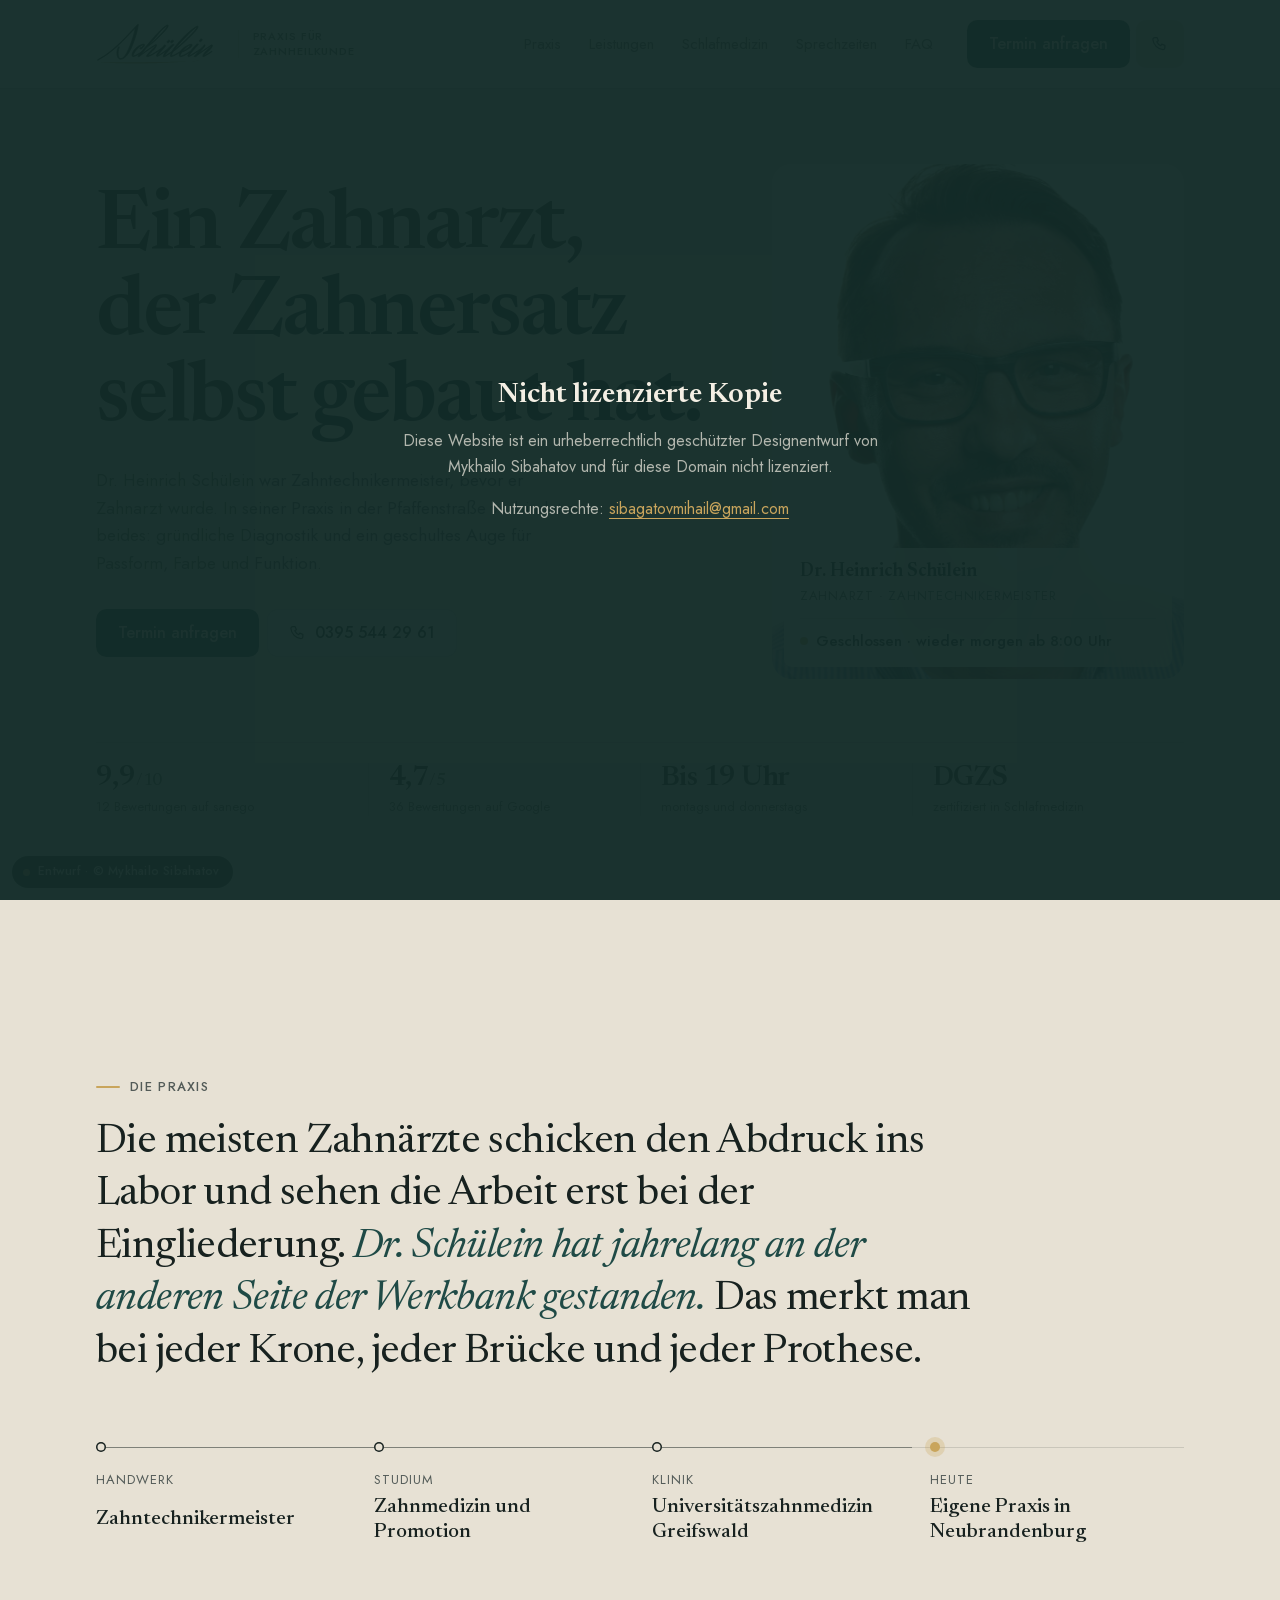
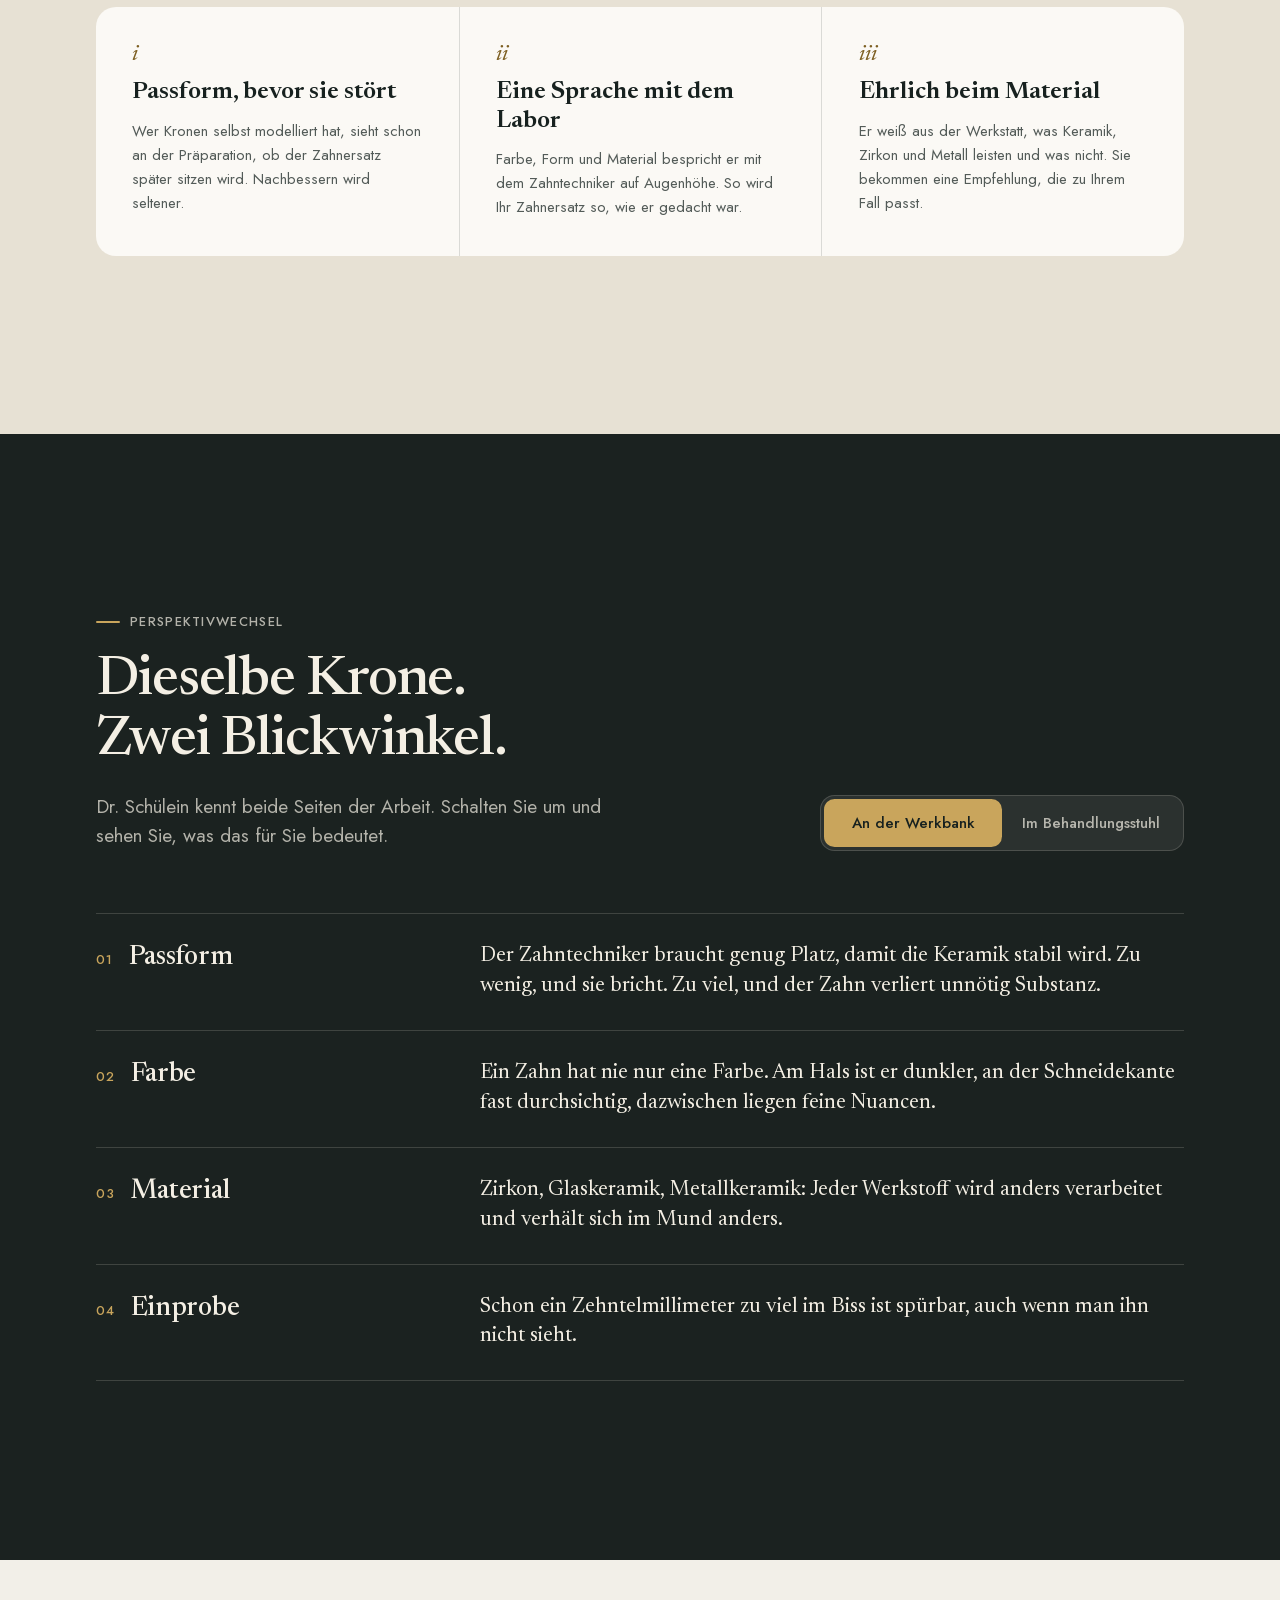
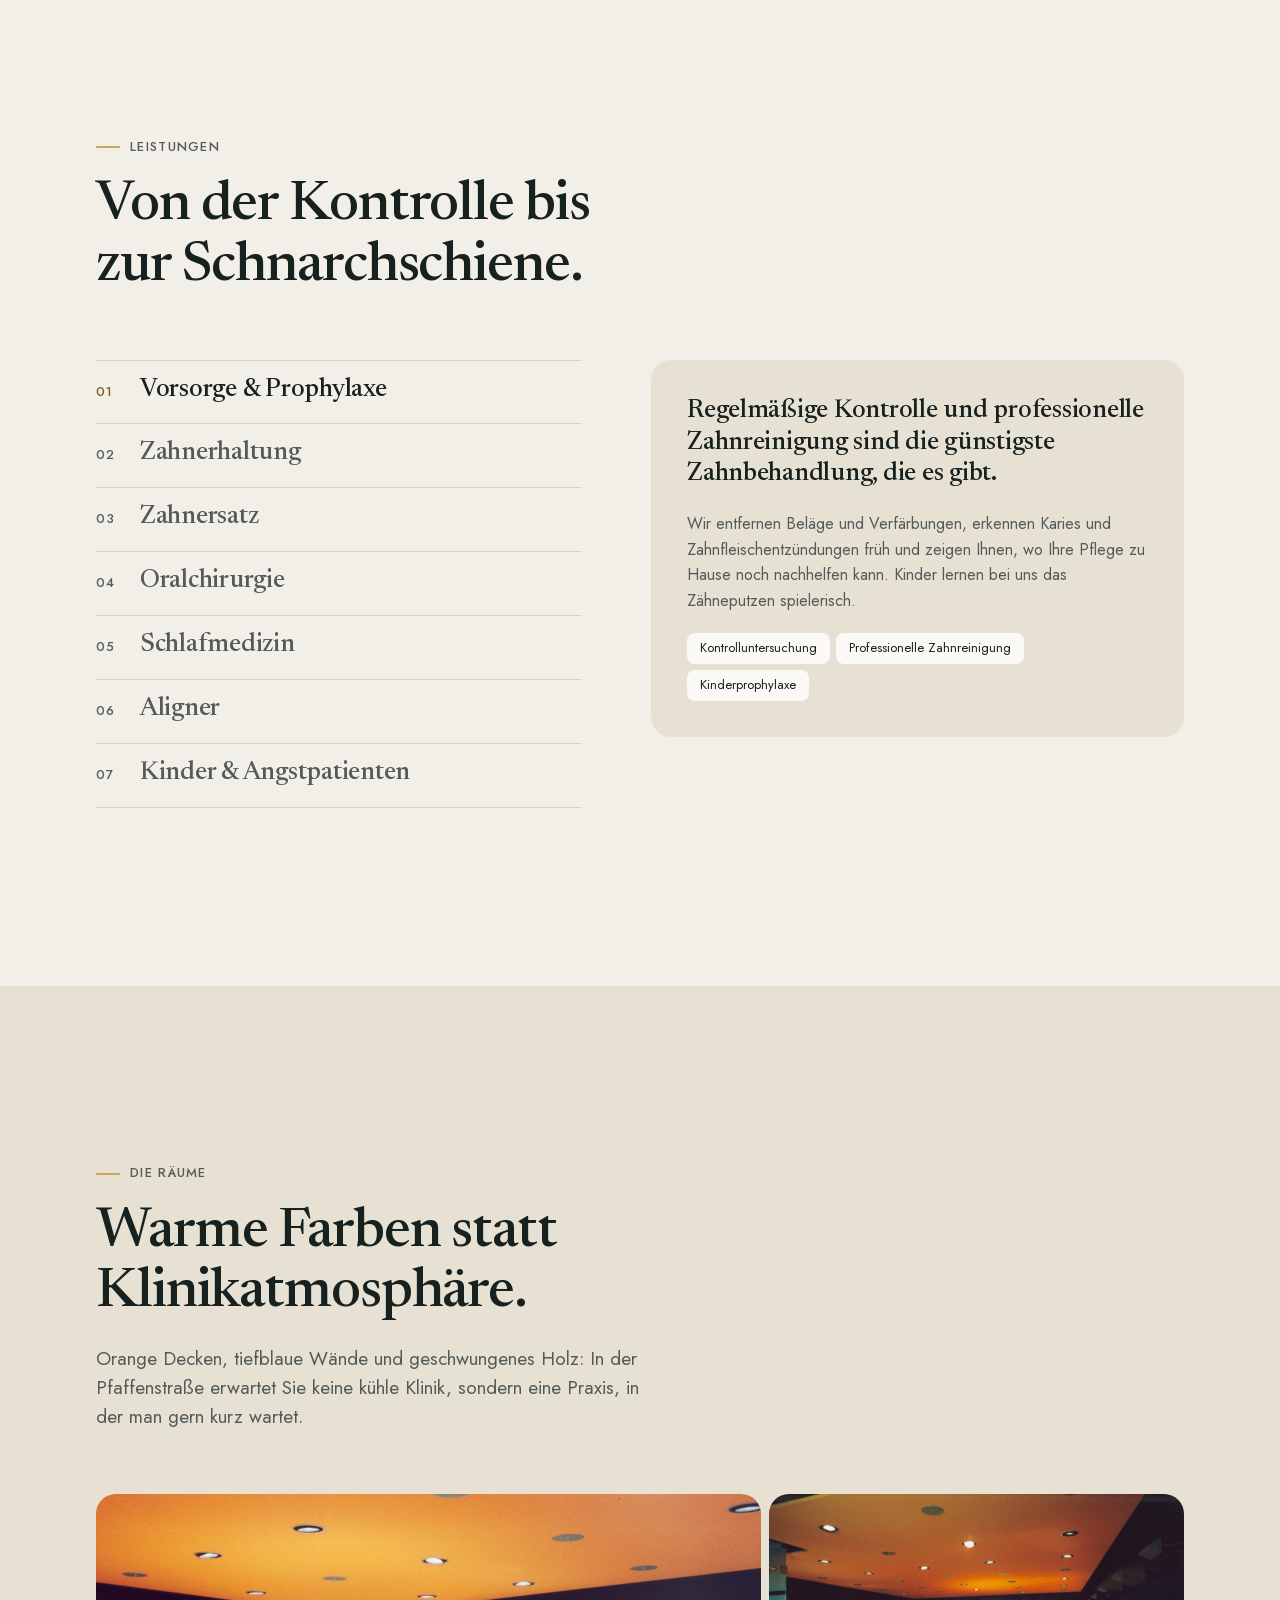
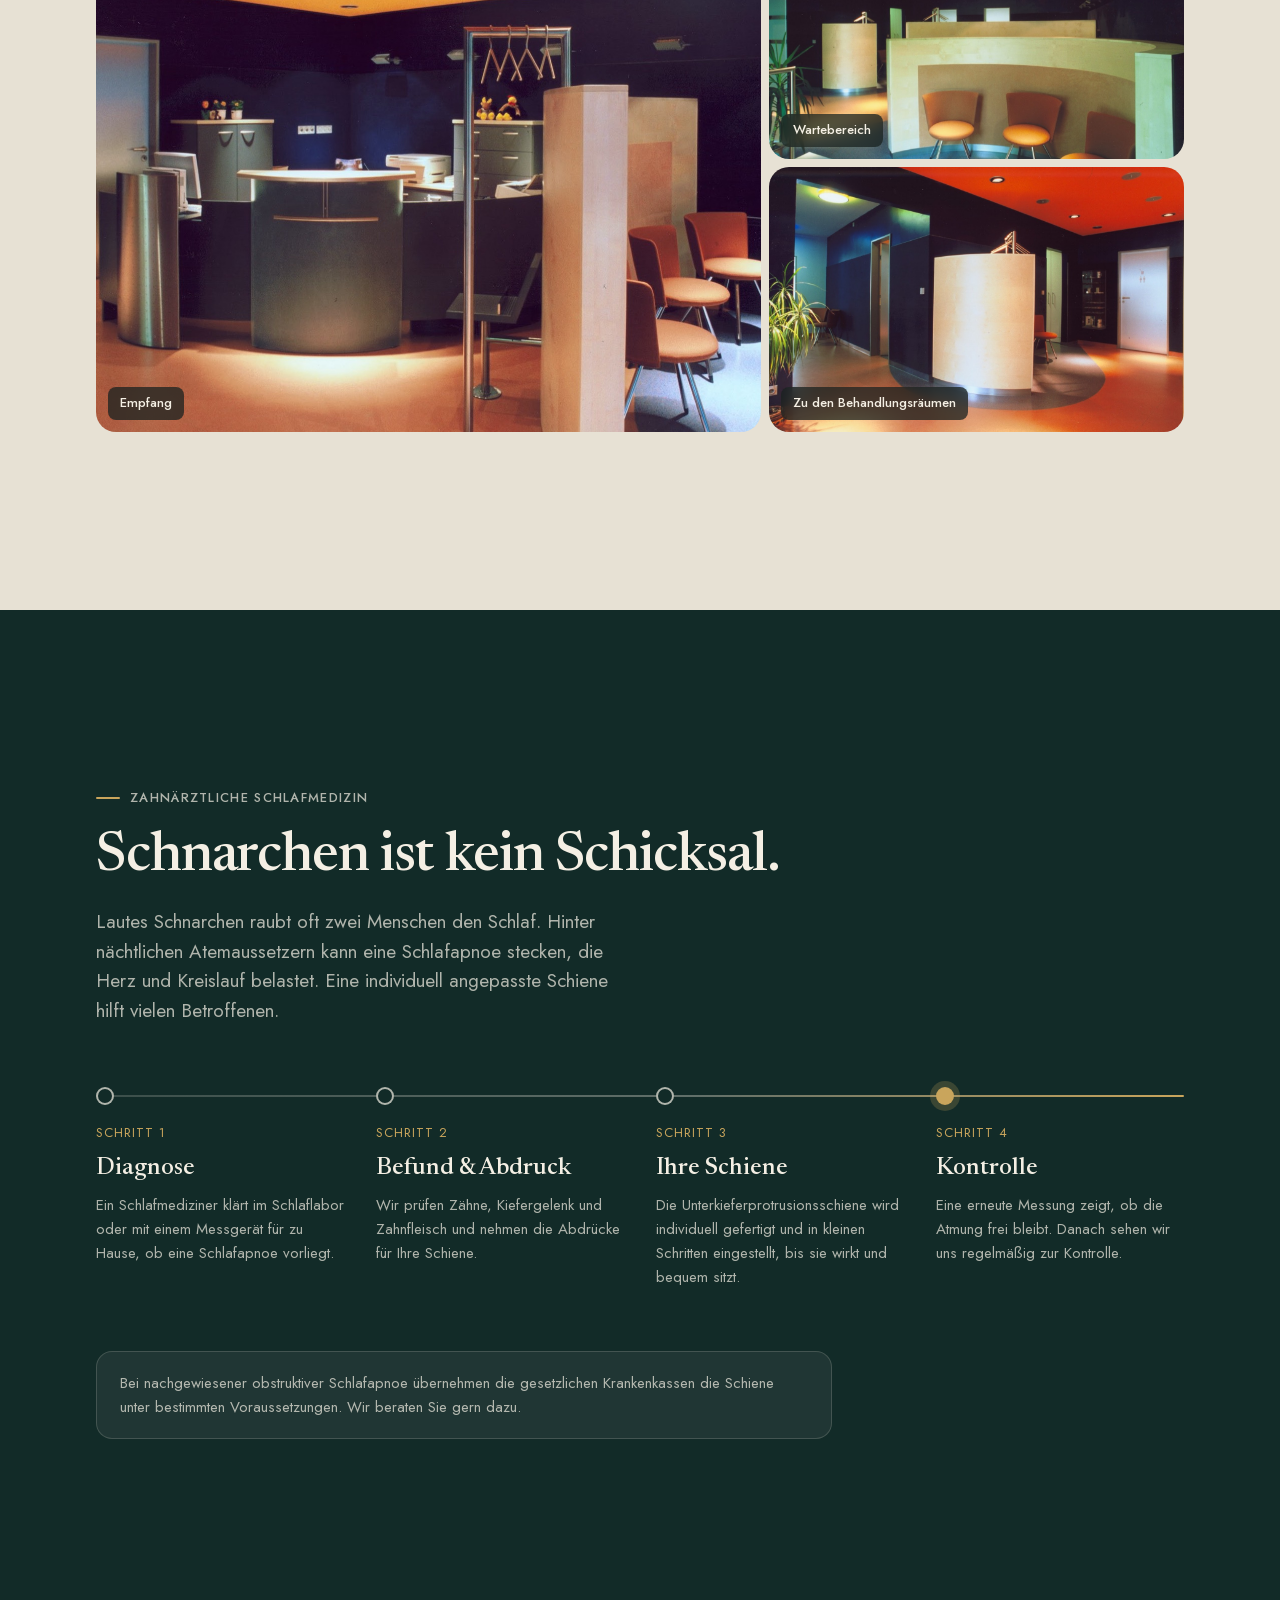
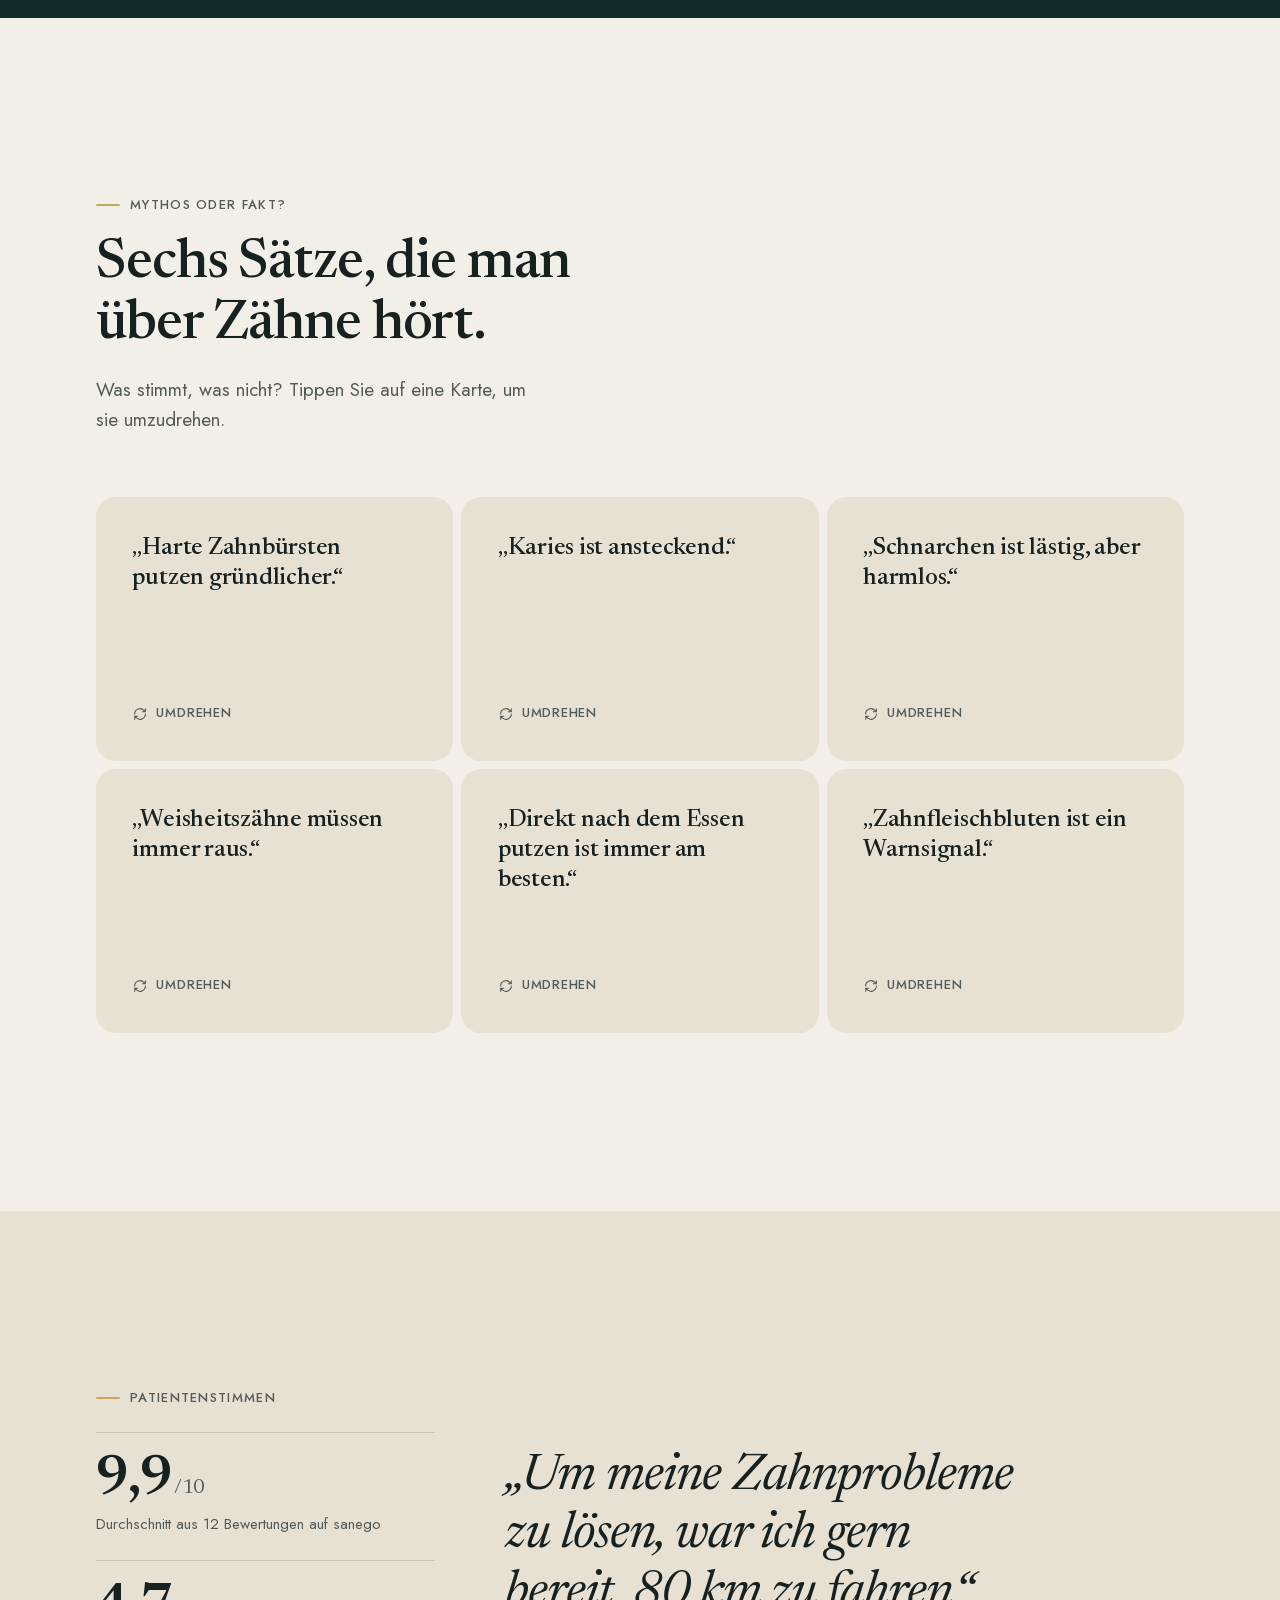
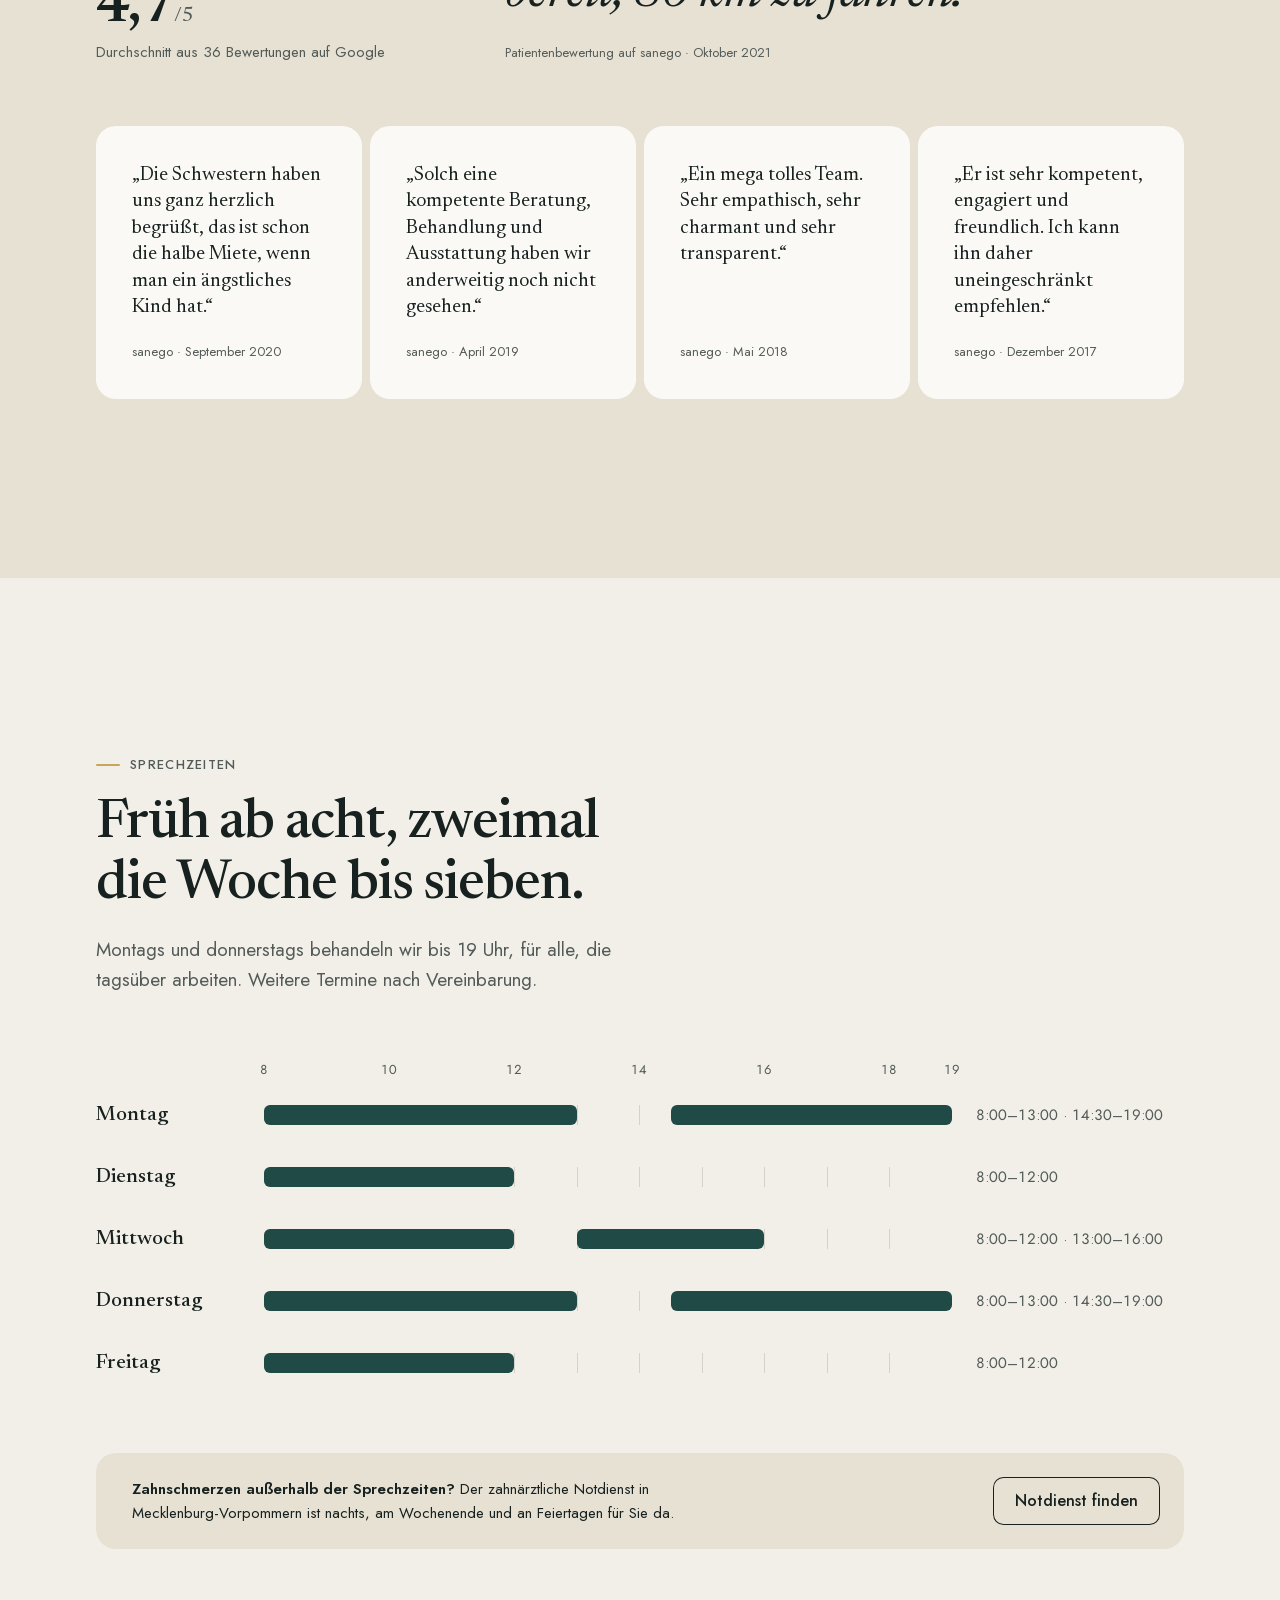
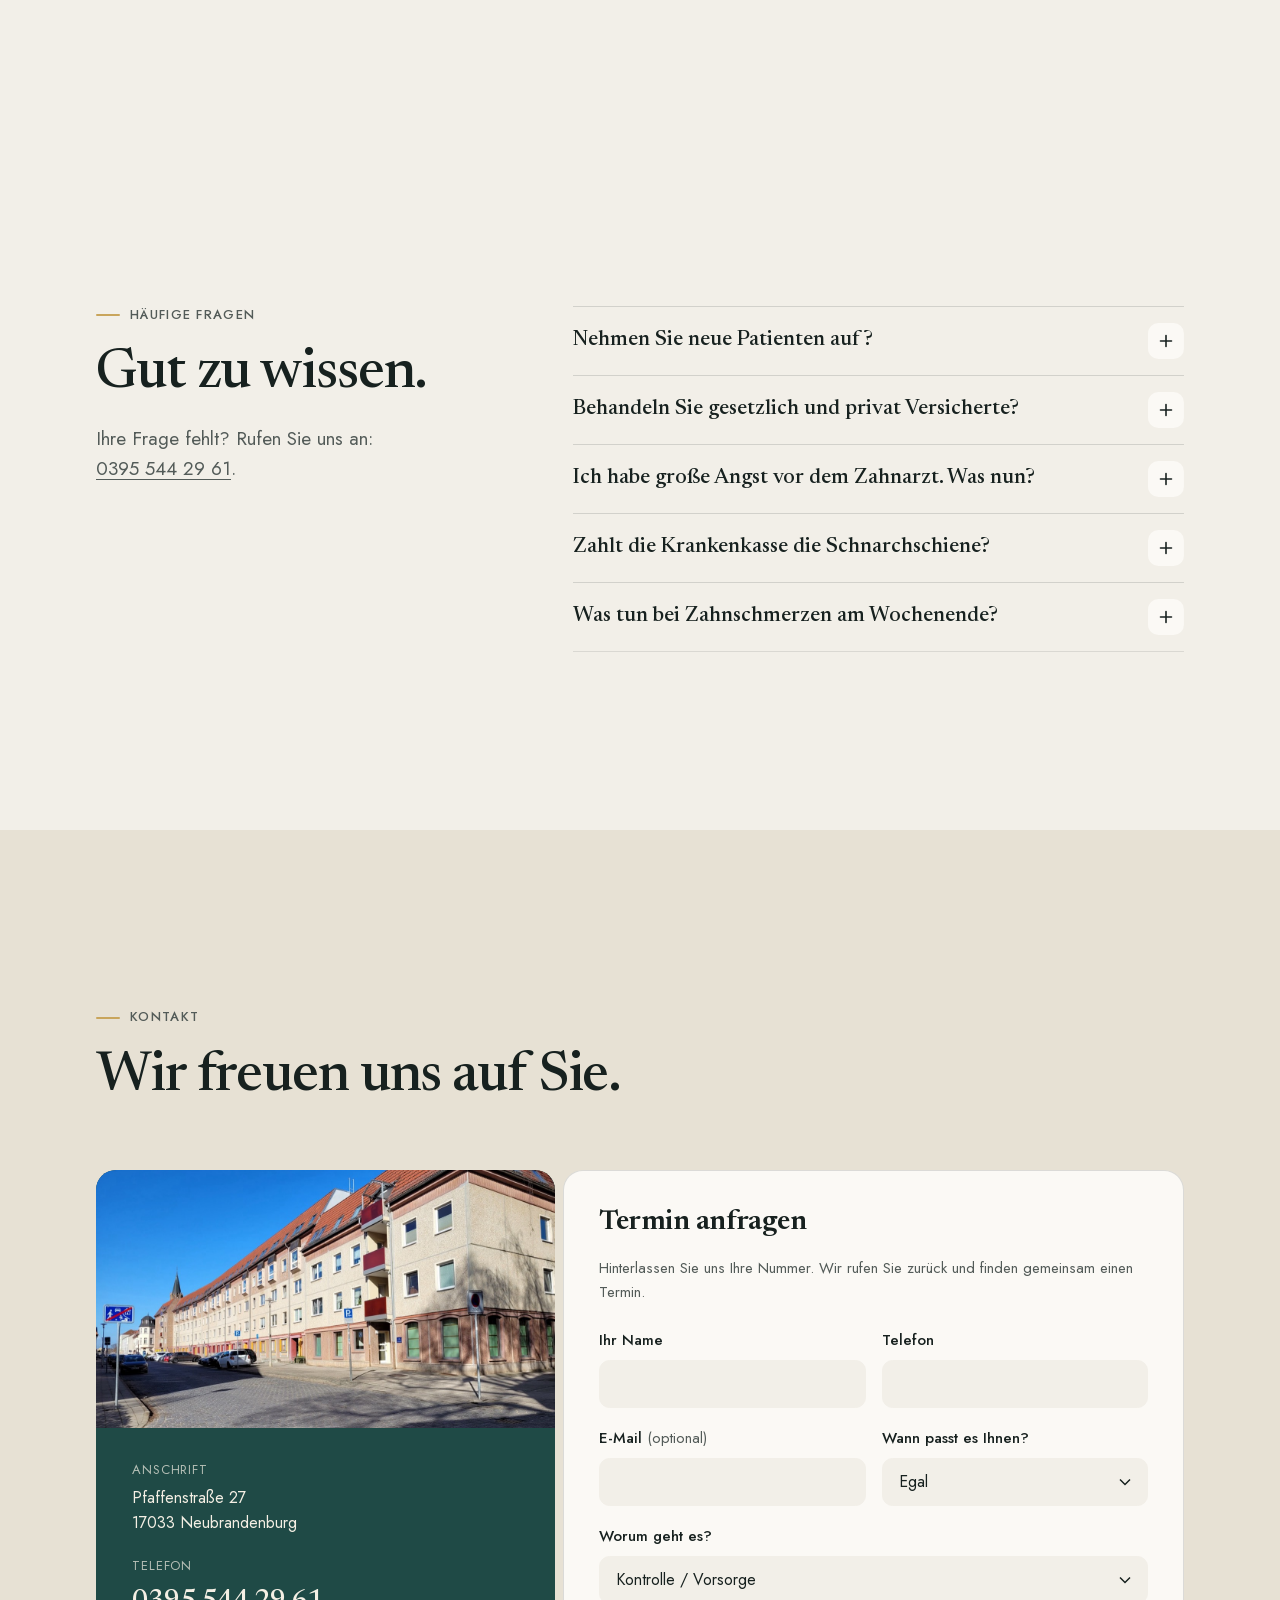
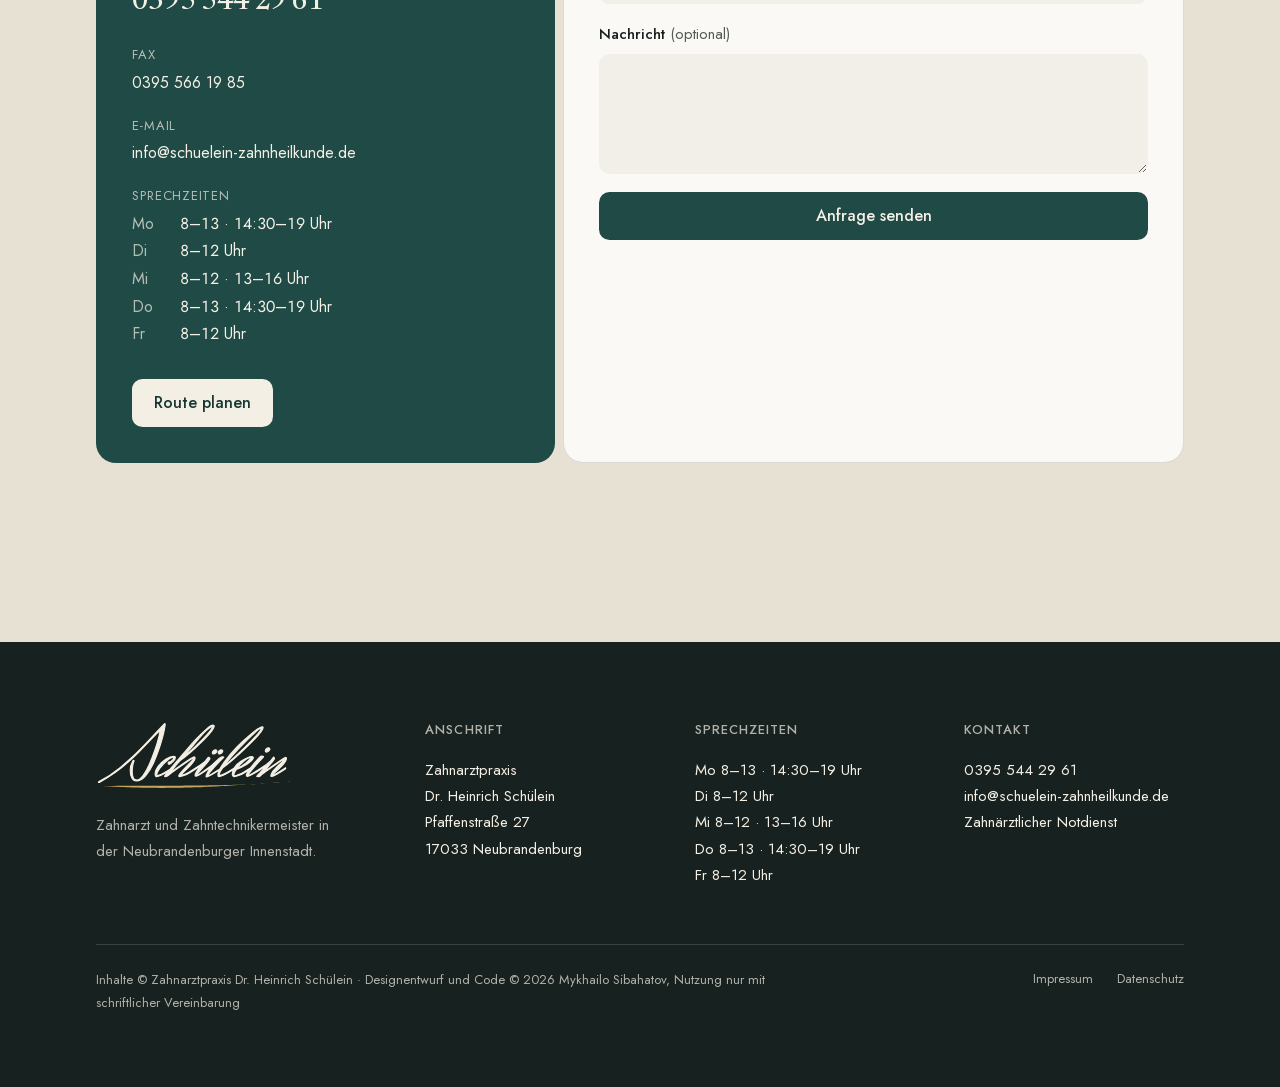
==== commit 86e09312: "Clean fluid spacing, reworked phone layouts, portrait hero - One fluid spacing system after Westendo" ====
--- a/index.html
+++ b/index.html
@@ -38,6 +38,7 @@
     <symbol id="i-star" viewBox="0 0 24 24"><path fill="currentColor" d="M12 2.8l2.8 5.9 6.4.8-4.7 4.4 1.2 6.4L12 17.2l-5.7 3.1 1.2-6.4-4.7-4.4 6.4-.8z"/></symbol>
     <symbol id="i-plus" viewBox="0 0 14 14"><path d="M7 1.5v11M1.5 7h11" fill="none" stroke="currentColor" stroke-width="1.6" stroke-linecap="round"/></symbol>
     <symbol id="i-check" viewBox="0 0 24 24"><path d="M4.5 12.5l5 5 10-11" fill="none" stroke="currentColor" stroke-width="2"/></symbol>
+    <symbol id="i-arrow" viewBox="0 0 24 24"><path d="M5 12h14M13 6l6 6-6 6" fill="none" stroke="currentColor" stroke-width="1.7" stroke-linecap="round" stroke-linejoin="round"/></symbol>
     <symbol id="i-turn" viewBox="0 0 24 24"><path d="M4 12a8 8 0 0 1 13.7-5.6L20 8.5M20 4v4.5h-4.5M20 12a8 8 0 0 1-13.7 5.6L4 15.5M4 20v-4.5h4.5" fill="none" stroke="currentColor" stroke-width="1.6" stroke-linecap="round" stroke-linejoin="round"/></symbol>
   </svg>
 
@@ -67,11 +68,11 @@
       </div>
       <div class="strip__menu" id="strip-menu">
         <ul class="strip__links">
-          <li><a class="strip__link" href="#praxis">Praxis</a></li>
-          <li><a class="strip__link" href="#leistungen">Leistungen</a></li>
-          <li><a class="strip__link" href="#schlaf">Schlafmedizin</a></li>
-          <li><a class="strip__link" href="#zeiten">Sprechzeiten</a></li>
-          <li><a class="strip__link" href="#faq">FAQ</a></li>
+          <li><a class="strip__link" href="#praxis"><span>Praxis</span><svg class="strip__arrow" aria-hidden="true"><use href="#i-arrow"/></svg></a></li>
+          <li><a class="strip__link" href="#leistungen"><span>Leistungen</span><svg class="strip__arrow" aria-hidden="true"><use href="#i-arrow"/></svg></a></li>
+          <li><a class="strip__link" href="#schlaf"><span>Schlafmedizin</span><svg class="strip__arrow" aria-hidden="true"><use href="#i-arrow"/></svg></a></li>
+          <li><a class="strip__link" href="#zeiten"><span>Sprechzeiten</span><svg class="strip__arrow" aria-hidden="true"><use href="#i-arrow"/></svg></a></li>
+          <li><a class="strip__link" href="#faq"><span>FAQ</span><svg class="strip__arrow" aria-hidden="true"><use href="#i-arrow"/></svg></a></li>
         </ul>
         <div class="strip__cta">
           <a class="btn btn--petrol" href="#kontakt">Termin anfragen</a>
@@ -85,7 +86,7 @@
 
   <main id="main">
 
-    <!-- Hero: statement + the nameplate from the door, with live office hours -->
+    <!-- Hero: statement left, Dr. Schülein right with a live open/closed chip -->
     <section class="hero" id="top">
       <div class="container hero__container">
         <div class="hero__grid">
@@ -94,36 +95,25 @@
             <div class="lead"><p>Dr. Heinrich Schülein war Zahntechnikermeister, bevor er Zahnarzt wurde. In seiner Praxis in der Pfaffenstraße verbindet er beides: gründliche Diagnostik und ein geschultes Auge für Passform, Farbe und Funktion.</p></div>
             <div class="hero__actions">
               <a class="btn btn--petrol" href="#kontakt">Termin anfragen</a>
-              <a class="btn btn--plain" href="tel:+493955442961"><svg aria-hidden="true"><use href="#i-phone"/></svg>0395 544 29 61</a>
-            </div>
-          </div>
-
-          <aside class="plate" aria-label="Praxisschild">
-            <div class="plate__head">
-              <div class="plate__name">
-                <p class="plate__title">Dr. Heinrich Schülein</p>
-                <p class="plate__role">Zahnarzt · Zahntechnikermeister</p>
-              </div>
-            </div>
-            <div class="plate__status" data-status>
-              <span class="plate__dot" aria-hidden="true"></span>
-              <span data-status-text>Sprechzeiten</span>
-            </div>
-            <dl class="plate__hours" data-hours>
-              <div data-day="1"><dt>Mo</dt><dd>8–13 · 14:30–19 Uhr</dd></div>
-              <div data-day="2"><dt>Di</dt><dd>8–12 Uhr</dd></div>
-              <div data-day="3"><dt>Mi</dt><dd>8–12 · 13–16 Uhr</dd></div>
-              <div data-day="4"><dt>Do</dt><dd>8–13 · 14:30–19 Uhr</dd></div>
-              <div data-day="5"><dt>Fr</dt><dd>8–12 Uhr</dd></div>
-            </dl>
-            <p class="plate__addr">Pfaffenstraße 27 · 17033 Neubrandenburg</p>
-          </aside>
-        </div>
-
-        <ul class="hero__facts" aria-label="Auf einen Blick">
-          <li><svg aria-hidden="true"><use href="#i-star"/></svg>9,9 von 10 bei sanego</li>
-          <li><svg aria-hidden="true"><use href="#i-check"/></svg>Alle Kassen und privat</li>
-          <li><svg aria-hidden="true"><use href="#i-check"/></svg>Mitglied der DGZS · Schlafmedizin</li>
+              <a class="btn btn--plain hero__tel" href="tel:+493955442961" aria-label="Anrufen: 0395 544 29 61"><svg aria-hidden="true"><use href="#i-phone"/></svg><span class="hero__tel-num">0395 544 29 61</span></a>
+            </div>
+          </div>
+
+          <figure class="hero__media">
+            <img src="assets/img/dr-schuelein.jpg" alt="Dr. Heinrich Schülein" width="900" height="1320" fetchpriority="high" decoding="async">
+            <figcaption class="hero__card">
+              <span class="hero__name">Dr. Heinrich Schülein</span>
+              <span class="hero__role">Zahnarzt · Zahntechnikermeister</span>
+              <span class="status" data-status><span class="status__dot" aria-hidden="true"></span><span data-status-text>Sprechzeiten</span></span>
+            </figcaption>
+          </figure>
+        </div>
+
+        <ul class="facts" aria-label="Auf einen Blick">
+          <li class="fact"><b>9,9<small>/10</small></b><span>12 Bewertungen auf sanego</span></li>
+          <li class="fact"><b>4,7<small>/5</small></b><span>36 Bewertungen auf Google</span></li>
+          <li class="fact"><b>Bis 19 Uhr</b><span>montags und donnerstags</span></li>
+          <li class="fact"><b>DGZS</b><span>zertifiziert in Schlafmedizin</span></li>
         </ul>
       </div>
     </section>
@@ -132,15 +122,9 @@
     <section class="section section--sand" id="praxis">
       <div class="container">
         <div class="story">
-          <div class="story__top">
-            <figure class="portrait reveal">
-              <img src="assets/img/dr-schuelein.jpg" alt="Porträt von Dr. Heinrich Schülein" width="900" height="1320" loading="lazy" decoding="async">
-              <figcaption><span>Dr. Heinrich Schülein</span><span>Zahnarzt · Zahntechnikermeister</span></figcaption>
-            </figure>
-            <div class="story__lead reveal">
-              <div class="eyebrow"><p>Die Praxis</p></div>
-              <p class="story__statement">Die meisten Zahnärzte schicken den Abdruck ins Labor und sehen die Arbeit erst bei der Eingliederung. <em>Dr. Schülein hat jahrelang an der anderen Seite der Werkbank gestanden.</em> Das merkt man bei jeder Krone, jeder Brücke und jeder Prothese.</p>
-            </div>
+          <div class="story__lead reveal">
+            <div class="eyebrow"><p>Die Praxis</p></div>
+            <p class="story__statement">Die meisten Zahnärzte schicken den Abdruck ins Labor und sehen die Arbeit erst bei der Eingliederung. <em>Dr. Schülein hat jahrelang an der anderen Seite der Werkbank gestanden.</em> Das merkt man bei jeder Krone, jeder Brücke und jeder Prothese.</p>
           </div>
 
           <ol class="path reveal" aria-label="Werdegang">
--- a/css/styles.css
+++ b/css/styles.css
@@ -3,14 +3,15 @@
    Nur zur Ansicht — keine Nutzung ohne schriftliche Vereinbarung (LICENSE).
    ==========================================================================
    Zahnarztpraxis Dr. Heinrich Schülein — site styles
-   Built on the Dentaltechnik Gussmann engine (tokens, reveal, accordion,
-   form, preloader), with its own layouts: nameplate hero, index list,
-   night timeline, week chart.
+
+   Spacing is one fluid system (tokens below), not per-breakpoint numbers:
+   the gutter, the section rhythm, the head→content gap, the gap between
+   blocks inside a section and the card padding all scale with the viewport.
+   Components only ever use these tokens.
 
    Radius rule: a rounded element nested inside another gets
-   inner radius = outer radius − the gap between them. The logo tile
-   radius family is .66rem: every control takes it, every plate that holds
-   them takes radius + inset.
+   inner radius = outer radius − the gap between them. Controls share one
+   radius family (--ctl-r); cards use --card-r.
    ========================================================================== */
 
 @font-face {
@@ -36,7 +37,7 @@
 }
 
 :root {
-  /* colour — from the logo: petrol tile, linen letter, brass dots */
+  /* colour — petrol, linen, brass */
   --petrol:      #1F4A46;
   --petrol-deep: #163835;
   --night:       #122B28;
@@ -44,43 +45,51 @@
   --brass-text:  #7D5F22;      /* brass dark enough for text on linen (AA) */
   --ink:         #17211F;
   --muted:       #535B58;
+  --nav-muted:   #5E6461;
   --ground:      #F2EFE8;      /* linen page ground */
   --sand:        #E7E1D4;
   --cell:        #FBF9F5;
   --on-dark:     #F4EFE4;
-  --on-dark-2:   rgba(244, 239, 228, .68);
+  --on-dark-2:   rgba(244, 239, 228, .7);
   --line:        rgba(23, 33, 31, .14);
   --line-dark:   rgba(244, 239, 228, .16);
 
-  /* type */
+  /* type — one fluid scale */
   --serif: "Newsreader", "Iowan Old Style", "Palatino Linotype", Georgia, serif;
   --sans:  "Jost", "Futura", "Century Gothic", system-ui, -apple-system, sans-serif;
-  --fs-display: clamp(2.75rem, 1.55rem + 4.2vw, 5rem);
-  --fs-h2:      clamp(2.25rem, 1.6rem + 2.3vw, 3.5rem);
-  --fs-h3:      1.375rem;
+  --fs-display: clamp(2.625rem, 1.3rem + 5vw, 5.25rem);
+  --fs-h2:      clamp(2rem, 1.35rem + 2.8vw, 3.5rem);
+  --fs-h3:      clamp(1.25rem, 1.1rem + .5vw, 1.5rem);
+  --fs-state:   clamp(1.5rem, 1.05rem + 1.9vw, 2.625rem);
+  --fs-lead:    clamp(1.0625rem, 1rem + .25vw, 1.1875rem);
   --fs-body:    1rem;
-  --fs-lead:    1.125rem;
   --fs-small:   .9375rem;
   --fs-ui:      .8125rem;
 
-  /* space */
-  --gutter:      1.5rem;
-  --section-pad: 14rem;
-  --header-h:    8.5rem;           /* nav 3rem + 2 × (inset + 2.5rem) */
-
-  /* nav — one height for every control; the logo tile sets the radius family */
-  --nav-h:   3rem;
-  --nav-pad: .25rem;
-  --mark:    var(--nav-h);
-  --mark-r:  calc(var(--mark) * .22);                 /* the tile's own rx 22/100 */
-  --ctl-r:   var(--mark-r);                           /* every control, site-wide */
-  --hdr-extra:   2.5rem;          /* header breathing room at the top of the page (+40px) */
-  --hdr-extra-s: .625rem;         /* … collapsed once the page scrolls (+10px) */
-  --card-r:  1.25rem;
+  /* space — fluid, one system (after Westendorff) */
+  --gutter:     clamp(1rem, .5rem + 2.2vw, 2rem);
+  --container:  68rem;
+  --section-y:  clamp(5.5rem, 2.75rem + 10.5vw, 14rem);
+  --head-gap:   clamp(2.5rem, 1.5rem + 3vw, 4.5rem);    /* section head → content */
+  --block-gap:  clamp(2.5rem, 1.5rem + 3vw, 4rem);      /* block → block inside a section */
+  --col-gap:    clamp(2rem, .75rem + 4.5vw, 5.5rem);    /* two-column layouts */
+  --card-pad:   clamp(1.5rem, 1rem + 1.6vw, 2.5rem);
+  --stack:      1.25rem;                                /* eyebrow / title / lead */
+
+  /* controls — one height per bar, one radius family */
+  --nav-h:  3rem;
+  --ctl-r:  .66rem;
+  --card-r: 1.25rem;
+
+  /* header: 88px at rest, 64px once the page scrolls */
+  --bar-pad:   1.25rem;
+  --bar-pad-s: .5rem;
+  --header-h:  calc(var(--nav-h) + 2 * var(--bar-pad));
 
   /* motion */
-  --t-color: .25s ease-in-out;
+  --t-color: .2s ease;
   --ease-reveal: cubic-bezier(.2, .9, .1, 1);
+  --ease-soft: cubic-bezier(.16, 1, .3, 1);
   --ease-jump: cubic-bezier(.34, 1.56, .64, 1);
 }
 
@@ -93,7 +102,7 @@
 
 /* ---------- base ---------- */
 *, *::before, *::after { box-sizing: border-box; }
-html { -webkit-text-size-adjust: 100%; scroll-behavior: smooth; scroll-padding-top: 6rem; }
+html { -webkit-text-size-adjust: 100%; text-size-adjust: 100%; scroll-behavior: smooth; scroll-padding-top: 5.5rem; }
 html.nav-open { overflow: hidden; }           /* plus the body pin in JS, for iOS Safari */
 html.nav-open .strip { overscroll-behavior: contain; touch-action: none; }
 body {
@@ -107,13 +116,19 @@
 h1, h2, h3, p, ul, ol, dl, dd, figure, blockquote { margin: 0; }
 ul, ol { padding: 0; list-style: none; }
 img, svg { display: block; max-width: 100%; }
-a { color: inherit; }
+img { height: auto; }
+a { color: inherit; text-decoration-thickness: 1px; text-underline-offset: .22em; }
 button, input, select, textarea { font: inherit; color: inherit; }
 :focus-visible { outline: 2px solid var(--petrol); outline-offset: 3px; }
 .section--night :focus-visible, .contact__info :focus-visible, .footer :focus-visible { outline-color: var(--brass); }
 
-.container { max-width: 72.5rem; margin-inline: auto; padding-inline: var(--gutter); }
-.section > .container { padding-block: var(--section-pad); }
+.container {
+  width: 100%;
+  max-width: calc(var(--container) + 2 * var(--gutter));
+  margin-inline: auto;
+  padding-inline: var(--gutter);
+}
+.section > .container { padding-block: var(--section-y); }
 .section--sand { background: var(--sand); }
 
 .skip-link {
@@ -127,13 +142,11 @@
   overflow: hidden; clip: rect(0 0 0 0); white-space: nowrap; border: 0;
 }
 
-/* type roles */
+/* ---------- type roles ---------- */
 .eyebrow { display: flex; align-items: center; gap: .625rem; color: var(--muted); }
-.eyebrow p { font-size: var(--fs-ui); font-weight: 500; letter-spacing: .08em; text-transform: uppercase; line-height: 1.5; }
-.eyebrow::before {                     /* the two brass dots of the ü */
-  content: ""; flex: none; width: 1rem; height: .375rem;
-  background: radial-gradient(circle at .1875rem 50%, var(--brass) .1875rem, transparent .1975rem),
-              radial-gradient(circle at .8125rem 50%, var(--brass) .1875rem, transparent .1975rem);
+.eyebrow p { font-size: var(--fs-ui); font-weight: 500; letter-spacing: .1em; text-transform: uppercase; line-height: 1.4; }
+.eyebrow::before {                     /* the brass pen stroke of the logo */
+  content: ""; flex: none; width: 1.5rem; height: 2px; border-radius: 2px; background: var(--brass);
 }
 .display h1 {
   font-family: var(--serif); font-size: var(--fs-display); font-weight: 600;
@@ -145,9 +158,9 @@
   line-height: 1.08; letter-spacing: -.02em;
   text-wrap: balance;
 }
-.lead p { font-size: var(--fs-lead); color: var(--muted); max-width: 34rem; }
-.lead a { color: inherit; }
-.section-head { display: grid; gap: 1.25rem; margin-bottom: 4.5rem; max-width: 46rem; }
+.lead p { font-size: var(--fs-lead); line-height: 1.55; color: var(--muted); max-width: 34rem; text-wrap: pretty; }
+.lead a { color: inherit; white-space: nowrap; }
+.section-head { display: grid; gap: var(--stack); margin-bottom: var(--head-gap); max-width: 46rem; }
 
 /* ---------- buttons: one height, one radius family ---------- */
 .btn {
@@ -162,9 +175,9 @@
 .btn--petrol { background: var(--petrol); color: var(--on-dark); }
 .btn--petrol:hover { background: var(--petrol-deep); }
 .btn--plain { background: var(--cell); color: var(--ink); box-shadow: inset 0 0 0 1px var(--line); }
-.btn--plain:hover { background: #fff; box-shadow: inset 0 0 0 1px var(--ink); }
-.btn--tile { background: var(--ground); color: var(--ink); width: var(--nav-h); padding: 0; }
-.btn--tile:hover { background: var(--sand); }
+.btn--plain:hover { background: #fff; box-shadow: inset 0 0 0 1px rgba(23, 33, 31, .32); }
+.btn--tile { background: var(--sand); color: var(--ink); width: var(--nav-h); padding: 0; }
+.btn--tile:hover { background: #DDD5C5; }
 .btn--line { background: none; color: var(--ink); box-shadow: inset 0 0 0 1px var(--ink); }
 .btn--line:hover { background: var(--ink); color: var(--on-dark); }
 .btn--cream { background: var(--on-dark); color: var(--petrol-deep); }
@@ -178,36 +191,37 @@
 .link-arrow:hover::after { transform: translateX(.25rem); }
 
 /* ==========================================================================
-   Navigation strip
-   ========================================================================== */
-/* Full-bleed bar, edge to edge; its content lines up with the page container.
-   Tall at the top of the page, collapses once the page scrolls (JS sets .is-scrolled). */
+   Header — one full-bleed strip, flush with the top, left and right edges.
+   88px at rest, 64px once the page scrolls (JS sets .is-scrolled); its
+   content lines up with the page container.
+   ========================================================================== */
 .site-header { position: fixed; inset: 0 0 auto; z-index: 100; }
 .strip {
-  --pad-y: calc(var(--nav-pad) + var(--hdr-extra));
+  --pad-y: var(--bar-pad);
   display: flex; align-items: center; justify-content: space-between; gap: 1rem;
   padding: calc(var(--pad-y) + env(safe-area-inset-top, 0px))
-           max(var(--gutter), calc((100% - 72.5rem) / 2 + var(--gutter)))
+           max(var(--gutter), calc((100% - var(--container)) / 2))
            var(--pad-y);
-  background: rgba(251, 249, 245, .92);
+  background: rgba(251, 249, 245, .94);
   -webkit-backdrop-filter: saturate(1.4) blur(14px); backdrop-filter: saturate(1.4) blur(14px);
   box-shadow: 0 1px 0 var(--line);
-  transition: padding .4s cubic-bezier(.4, 0, .2, 1), box-shadow .4s ease;
+  transition: padding .4s var(--ease-soft), box-shadow .4s ease;
 }
 .site-header.is-scrolled .strip {
-  --pad-y: calc(var(--nav-pad) + var(--hdr-extra-s));
+  --pad-y: var(--bar-pad-s);
   box-shadow: 0 1px 0 var(--line), 0 12px 30px -22px rgba(23, 33, 31, .4);
 }
 .strip__bar { display: flex; align-items: center; }
 .strip__toggle { display: none; }
-.strip__menu { display: flex; align-items: center; gap: 1rem; }
+.strip__menu { display: flex; align-items: center; gap: 1.25rem; }
 .strip__links { display: flex; align-items: center; }
-.strip__cta { display: flex; gap: var(--nav-pad); }
+.strip__cta { display: flex; gap: .375rem; }
 .strip__tel { display: none; }
+.strip__arrow { display: none; }
 
 .brand {
   display: flex; align-items: center; gap: .875rem;
-  height: var(--nav-h); padding: 0 .75rem 0 0; text-decoration: none;
+  height: var(--nav-h); padding-right: .75rem; text-decoration: none;
 }
 .brand__sig { height: calc(var(--nav-h) - .25rem); width: auto; aspect-ratio: 342 / 118; flex: none; overflow: visible; }
 .sig__name { fill: currentColor; stroke: currentColor; stroke-width: 1.9; stroke-linejoin: round; }
@@ -217,154 +231,172 @@
   font-size: .6875rem; font-weight: 500; letter-spacing: .08em; text-transform: uppercase; line-height: 1.2; color: var(--muted);
 }
 
+/* plain hover: the colour darkens and a thin underline appears */
 .strip__link {
-  position: relative; isolation: isolate;
   display: inline-flex; align-items: center;
   min-height: var(--nav-h); padding: 0 .875rem;
-  border-radius: var(--ctl-r);
-  font-size: .9375rem; text-decoration: none;
-}
-.strip__link::before {
-  content: ""; position: absolute; inset: 0; z-index: -1;
-  border-radius: inherit; background: var(--sand);
-  transform: scale(.72); opacity: 0;
-  transition: transform .42s var(--ease-jump), opacity .16s ease;
-}
-.strip__link:hover::before, .strip__link:focus-visible::before { transform: scale(1); opacity: 1; }
-
-/* ==========================================================================
-   Hero — statement left, the nameplate from the practice door right
-   ========================================================================== */
-.hero { min-height: calc(var(--vh, 1vh) * 100); display: flex; }
+  font-size: .9375rem; color: var(--nav-muted);
+  text-decoration: underline; text-decoration-color: transparent;
+  transition: color var(--t-color), text-decoration-color var(--t-color);
+}
+.strip__link:hover, .strip__link:focus-visible { color: var(--ink); text-decoration-color: currentColor; }
+
+/* ==========================================================================
+   Hero — statement left, Dr. Schülein right, facts underneath
+   ========================================================================== */
+.hero { display: flex; min-height: min(calc(var(--vh, 1vh) * 100), 60rem); }
 .hero__container {
-  width: 100%; display: flex; flex-direction: column; gap: 2.5rem;
-  padding-top: calc(var(--header-h) + 1.5rem + env(safe-area-inset-top, 0px));
-  padding-bottom: calc(2rem + env(safe-area-inset-bottom, 0px));
+  display: flex; flex-direction: column; justify-content: center; gap: var(--block-gap);
+  padding-top: calc(var(--header-h) + env(safe-area-inset-top, 0px) + clamp(2rem, 1rem + 3vw, 4rem));
+  padding-bottom: clamp(2.5rem, 1.5rem + 3vw, 4rem);
 }
 .hero__grid {
-  margin-block: auto;
-  display: grid; grid-template-columns: minmax(0, 1.35fr) minmax(0, .9fr);
-  gap: 4rem; align-items: center;
-}
-.hero__content { display: grid; gap: 1.75rem; }
-.hero .lead p { font-size: 1.0625rem; max-width: 31rem; }
-.hero__actions { display: flex; flex-wrap: wrap; gap: .75rem; margin-top: .5rem; }
-.hero__facts { display: flex; flex-wrap: wrap; gap: .5rem; }
-.hero__facts li {
-  display: flex; align-items: center; gap: .5rem;
-  min-height: 2.5rem; padding: 0 1rem;
-  background: var(--cell); border-radius: var(--ctl-r);
-  box-shadow: inset 0 0 0 1px var(--line);
-  font-size: var(--fs-ui);
-}
-.hero__facts svg { width: 1rem; height: 1rem; color: var(--brass-text); }
-
-/* the nameplate: petrol, engraved type, four brass screws */
-.plate {
-  --plate-pad: 2rem;
-  position: relative;
-  display: grid; gap: 1.5rem;
-  padding: var(--plate-pad);
-  background: var(--petrol); color: var(--on-dark);
-  border-radius: var(--card-r);
-  box-shadow: 0 1px 0 rgba(255, 255, 255, .06) inset, 0 30px 60px -30px rgba(18, 43, 40, .55);
-}
-.plate::before, .plate::after {     /* screws: two drawn per pseudo-element */
-  content: ""; position: absolute; left: .875rem; right: .875rem; height: .5rem;
-  background:
-    radial-gradient(circle at .25rem 50%, rgba(201, 165, 92, .9) .17rem, rgba(0,0,0,.25) .19rem, transparent .26rem),
-    radial-gradient(circle at calc(100% - .25rem) 50%, rgba(201, 165, 92, .9) .17rem, rgba(0,0,0,.25) .19rem, transparent .26rem);
-}
-.plate::before { top: .875rem; }
-.plate::after  { bottom: .875rem; }
-.plate__head { display: flex; align-items: center; gap: 1rem; }
-.plate__title { font-family: var(--serif); font-size: 1.625rem; font-weight: 600; line-height: 1.1; letter-spacing: -.01em; }
-.plate__role { font-size: var(--fs-ui); letter-spacing: .06em; text-transform: uppercase; color: var(--on-dark-2); margin-top: .375rem; }
-
-.plate__status {
-  display: flex; align-items: center; gap: .625rem;
-  min-height: 2.75rem; padding: 0 1rem;
-  background: rgba(0, 0, 0, .18); border-radius: calc(var(--card-r) - .75rem);
+  display: grid; grid-template-columns: minmax(0, 1.25fr) minmax(0, .85fr);
+  gap: var(--col-gap); align-items: center;
+}
+.hero__content { display: grid; gap: 1.5rem; }
+.hero .lead p { font-size: clamp(1rem, .95rem + .2vw, 1.125rem); max-width: 31rem; }
+.hero__actions { display: flex; flex-wrap: wrap; gap: .5rem; margin-top: .5rem; }
+
+.hero__media {
+  --inset: .75rem;
+  position: relative; margin: 0;
+  aspect-ratio: 4 / 5; max-height: 36rem; justify-self: end; width: 100%;
+  overflow: hidden; border-radius: var(--card-r); background: #fff;
+}
+.hero__media img { width: 100%; height: 100%; object-fit: cover; object-position: 50% 16%; }
+.hero__card {
+  position: absolute; left: var(--inset); right: var(--inset); bottom: var(--inset);
+  display: grid; gap: .125rem; padding: .875rem 1rem;
+  border-radius: calc(var(--card-r) - var(--inset));       /* nested: outer − gap */
+  background: rgba(251, 249, 245, .92);
+  -webkit-backdrop-filter: blur(10px); backdrop-filter: blur(10px);
+}
+.hero__name { font-family: var(--serif); font-size: 1.125rem; font-weight: 600; line-height: 1.2; }
+.hero__role { font-size: var(--fs-ui); letter-spacing: .06em; text-transform: uppercase; color: var(--muted); }
+.status {
+  display: inline-flex; align-items: center; gap: .5rem;
+  margin-top: .625rem; padding-top: .625rem; border-top: 1px solid var(--line);
   font-size: var(--fs-small); font-weight: 500;
 }
-.plate__dot { width: .5rem; height: .5rem; border-radius: 50%; background: var(--on-dark-2); flex: none; }
-.plate__status.is-open .plate__dot { background: #8FD19E; box-shadow: 0 0 0 .25rem rgba(143, 209, 158, .18); }
-.plate__status.is-closed .plate__dot { background: var(--brass); }
-
-.plate__hours { display: grid; gap: .125rem; font-size: var(--fs-small); }
-.plate__hours div {
-  display: grid; grid-template-columns: 2.5rem 1fr; align-items: center;
-  min-height: 2.125rem; padding: 0 .75rem; margin-inline: -.75rem;
-  border-radius: .5rem;
-  font-variant-numeric: tabular-nums;
-}
-.plate__hours dt { color: var(--on-dark-2); }
-.plate__hours .is-today { background: rgba(201, 165, 92, .16); }
-.plate__hours .is-today dt { color: var(--brass); font-weight: 500; }
-.plate__addr { font-size: var(--fs-ui); color: var(--on-dark-2); padding-top: 1.25rem; border-top: 1px solid var(--line-dark); }
+.status__dot { width: .5rem; height: .5rem; border-radius: 50%; background: var(--muted); flex: none; }
+.status.is-open .status__dot { background: #3E9A55; box-shadow: 0 0 0 .25rem rgba(62, 154, 85, .16); }
+.status.is-closed .status__dot { background: var(--brass); }
+
+.facts {
+  display: grid; grid-template-columns: repeat(4, minmax(0, 1fr));
+  border-top: 1px solid var(--line);
+  padding-top: 1.25rem;
+}
+.fact { display: grid; gap: .25rem; padding: 0 1.25rem; border-left: 1px solid var(--line); }
+.fact:first-child { padding-left: 0; border-left: 0; }
+.fact b { font-family: var(--serif); font-size: clamp(1.375rem, 1.15rem + .8vw, 1.75rem); font-weight: 600; line-height: 1.1; letter-spacing: -.02em; }
+.fact b small { font-size: .6em; font-weight: 500; color: var(--muted); margin-left: .0625rem; }
+.fact span { font-size: var(--fs-ui); line-height: 1.4; color: var(--muted); }
 
 /* ==========================================================================
    Praxis — statement, path, three gains
    ========================================================================== */
-.story { display: grid; grid-template-columns: minmax(0, 1fr); gap: 3rem; }
-.story__top {
-  display: grid; grid-template-columns: minmax(0, .62fr) minmax(0, 1fr);
-  gap: 4.5rem; align-items: center;
-}
-.story__lead { display: grid; gap: 1.75rem; }
-.portrait {
-  --cap-gap: .75rem;
-  position: relative; margin: 0;
-  aspect-ratio: 4 / 5; overflow: hidden;
-  border-radius: var(--card-r); background: #fff;
-}
-.portrait img { width: 100%; height: 100%; object-fit: cover; object-position: 50% 18%; }
-.portrait figcaption {
-  position: absolute; left: var(--cap-gap); right: var(--cap-gap); bottom: var(--cap-gap);
-  display: grid; gap: .125rem; padding: .75rem 1rem;
-  border-radius: calc(var(--card-r) - var(--cap-gap));      /* nested: outer − gap */
-  background: rgba(251, 249, 245, .9);
-  -webkit-backdrop-filter: blur(8px); backdrop-filter: blur(8px);
-}
-.portrait figcaption span:first-child { font-family: var(--serif); font-size: 1.125rem; font-weight: 600; }
-.portrait figcaption span:last-child { font-size: var(--fs-ui); letter-spacing: .06em; text-transform: uppercase; color: var(--muted); }
+.story { display: grid; grid-template-columns: minmax(0, 1fr); gap: var(--block-gap); }
+.story__lead { display: grid; gap: var(--stack); }
 .story__statement {
-  font-family: var(--serif); font-size: clamp(1.625rem, 1.15rem + 1.7vw, 2.625rem);
-  font-weight: 400; line-height: 1.25; letter-spacing: -.015em;
-  max-width: 58rem; text-wrap: pretty;
+  font-family: var(--serif); font-size: var(--fs-state);
+  font-weight: 400; line-height: 1.28; letter-spacing: -.015em;
+  max-width: 56rem; text-wrap: pretty;
 }
 .story__statement em { font-style: italic; color: var(--petrol); }
 
+/* Werdegang: a rail with four stations (vertical on phones) */
 .path {
   position: relative;
   display: grid; grid-template-columns: repeat(4, minmax(0, 1fr)); gap: 1.5rem;
-  margin-top: 2rem; padding-top: 2rem;
+  padding-top: 1.75rem;
 }
 .path::before {
   content: ""; position: absolute; top: .3125rem; left: 0; right: 0; height: 1px;
-  background: linear-gradient(90deg, var(--ink) 0 75%, var(--line) 75%);
-  opacity: .5;
+  background: linear-gradient(90deg, rgba(23, 33, 31, .5) 0 75%, var(--line) 75%);
 }
 .path li { position: relative; display: grid; gap: .25rem; }
 .path li::before {
-  content: ""; position: absolute; top: -2rem; left: 0;
+  content: ""; position: absolute; top: -1.75rem; left: 0;
   width: .625rem; height: .625rem; border-radius: 50%;
   background: var(--sand); box-shadow: inset 0 0 0 1.5px var(--ink);
 }
 .path li:last-child::before { background: var(--brass); box-shadow: 0 0 0 .3125rem rgba(201, 165, 92, .28); }
 .path__k { font-size: var(--fs-ui); letter-spacing: .08em; text-transform: uppercase; color: var(--muted); }
-.path__v { font-family: var(--serif); font-size: 1.25rem; font-weight: 500; line-height: 1.25; hyphens: auto; -webkit-hyphens: auto; overflow-wrap: break-word; }
+.path__v { font-family: var(--serif); font-size: 1.25rem; font-weight: 500; line-height: 1.25; }
 
 .gains {
   display: grid; grid-template-columns: repeat(3, minmax(0, 1fr));
-  margin-top: 3rem;
   background: var(--cell); border-radius: var(--card-r);
 }
-.gain { display: grid; align-content: start; gap: .875rem; padding: 2.5rem 2.25rem; }
+.gain { display: grid; align-content: start; gap: .75rem; padding: var(--card-pad); }
 .gain + .gain { border-left: 1px solid var(--line); }
-.gain__num { font-family: var(--serif); font-style: italic; font-size: 1.5rem; color: var(--brass-text); line-height: 1; }
+.gain__num { font-family: var(--serif); font-style: italic; font-size: 1.375rem; color: var(--brass-text); line-height: 1; }
 .gain__title h3 { font-family: var(--serif); font-size: var(--fs-h3); font-weight: 600; line-height: 1.2; }
 .gain__text p { color: var(--muted); font-size: var(--fs-small); }
+
+/* ==========================================================================
+   Perspektivwechsel — the section flips: dark workbench ↔ bright surgery
+   ========================================================================== */
+.flip {
+  --flip-bg: #1B2220; --flip-fg: var(--on-dark); --flip-muted: var(--on-dark-2); --flip-line: var(--line-dark);
+  background: var(--flip-bg); color: var(--flip-fg);
+  transition: background-color .6s ease, color .6s ease;
+}
+.flip[data-side="stuhl"] {
+  --flip-bg: var(--cell); --flip-fg: var(--ink); --flip-muted: var(--muted); --flip-line: var(--line);
+}
+.flip .eyebrow, .flip .lead p { color: var(--flip-muted); transition: color .6s ease; }
+.flip__head { display: flex; align-items: flex-end; justify-content: space-between; gap: var(--col-gap); margin-bottom: var(--head-gap); }
+.flip__head .section-head { margin-bottom: 0; }
+
+.toggle {
+  --t-pad: .25rem;
+  position: relative; flex: none;
+  display: grid; grid-template-columns: 1fr 1fr;
+  padding: var(--t-pad);
+  border-radius: calc(var(--ctl-r) + var(--t-pad));
+  background: rgba(127, 127, 127, .16);
+  box-shadow: inset 0 0 0 1px var(--flip-line);
+}
+.toggle__thumb {
+  position: absolute; top: var(--t-pad); bottom: var(--t-pad); left: var(--t-pad);
+  width: calc(50% - var(--t-pad));
+  border-radius: var(--ctl-r);
+  background: var(--brass);
+  transition: transform .5s var(--ease-jump);
+}
+.flip[data-side="stuhl"] .toggle__thumb { transform: translateX(100%); background: var(--petrol); }
+.toggle__btn {
+  position: relative; z-index: 1;
+  min-height: var(--nav-h); padding: 0 1.25rem;
+  border: 0; background: none; cursor: pointer; white-space: nowrap;
+  font-size: .9375rem; font-weight: 500; color: var(--flip-muted);
+  transition: color .3s ease;
+}
+.toggle__btn[aria-pressed="true"] { color: #fff; }
+.flip:not([data-side="stuhl"]) .toggle__btn[aria-pressed="true"] { color: var(--ink); }
+
+.views { display: grid; border-top: 1px solid var(--flip-line); transition: border-color .6s ease; }
+.view {
+  display: grid; grid-template-columns: minmax(0, 1fr) minmax(0, 2fr); gap: 2rem;
+  padding: 1.75rem 0; border-bottom: 1px solid var(--flip-line); transition: border-color .6s ease;
+}
+.view__topic { display: flex; align-items: baseline; gap: 1rem; }
+.view__topic span { font-size: var(--fs-ui); font-weight: 500; letter-spacing: .06em; color: var(--brass); transition: color .6s ease; }
+.flip[data-side="stuhl"] .view__topic span { color: var(--brass-text); }
+.view__topic h3 { font-family: var(--serif); font-size: clamp(1.375rem, 1.2rem + .6vw, 1.75rem); font-weight: 500; letter-spacing: -.01em; line-height: 1.2; }
+.view__text { display: grid; }
+.view__text p {
+  grid-area: 1 / 1;
+  font-family: var(--serif); font-size: clamp(1.125rem, 1.05rem + .3vw, 1.3125rem); line-height: 1.45;
+  transition: opacity .45s ease, transform .55s var(--ease-soft), visibility 0s linear .45s;
+}
+.flip[data-side="bank"] [data-for="stuhl"],
+.flip[data-side="stuhl"] [data-for="bank"] { opacity: 0; visibility: hidden; transform: translateY(.75rem); }
+.flip[data-side="bank"] [data-for="bank"],
+.flip[data-side="stuhl"] [data-for="stuhl"] { transition-delay: .12s, .12s, 0s; transition-duration: .45s, .55s, 0s; }
 
 /* ==========================================================================
    Leistungen — the index. Names in column 1, the open entry in column 2
@@ -373,43 +405,55 @@
    ========================================================================== */
 .index {
   display: grid; grid-template-columns: minmax(0, 1fr) minmax(0, 1.1fr);
-  column-gap: 5rem; align-items: start;
+  column-gap: var(--col-gap); align-items: start;
 }
 .entry { display: contents; }
 .entry__name {
   grid-column: 1;
   display: flex; align-items: baseline; gap: 1.25rem;
-  width: 100%; min-height: 4.25rem; padding: 1rem 0;
+  width: 100%; min-height: 4rem; padding: .875rem 0;
   border: 0; border-bottom: 1px solid var(--line); background: none;
-  font-family: var(--serif); font-size: 1.625rem; font-weight: 500; line-height: 1.2; letter-spacing: -.01em;
+  font-family: var(--serif); font-size: clamp(1.25rem, 1.1rem + .6vw, 1.625rem); font-weight: 500; line-height: 1.2; letter-spacing: -.01em;
   text-align: left; cursor: pointer; color: var(--muted);
   transition: color var(--t-color);
 }
 .entry:first-child .entry__name { border-top: 1px solid var(--line); }
-.entry__name > span:last-child { transition: transform .3s cubic-bezier(.16, 1, .3, 1); }
 .entry__no { font-family: var(--sans); font-size: var(--fs-ui); font-weight: 500; letter-spacing: .06em; color: var(--muted); min-width: 1.5rem; }
 .entry__name:hover { color: var(--ink); }
 .entry.is-active .entry__name { color: var(--ink); }
-.entry.is-active .entry__name > span:last-child { transform: translateX(.5rem); }
 .entry.is-active .entry__no { color: var(--brass-text); }
 
 .entry__body {
   grid-column: 2; grid-row: 1 / span 7;
-  padding: 2.75rem;
+  padding: var(--card-pad);
   background: var(--sand); border-radius: var(--card-r);
   opacity: 0; visibility: hidden; transform: translateY(.5rem);
-  transition: opacity .3s ease, transform .4s cubic-bezier(.16, 1, .3, 1), visibility 0s linear .3s;
-}
-.entry.is-active .entry__body { opacity: 1; visibility: visible; transform: none; transition: opacity .35s ease .05s, transform .45s cubic-bezier(.16, 1, .3, 1) .05s, visibility 0s; }
+  transition: opacity .3s ease, transform .4s var(--ease-soft), visibility 0s linear .3s;
+}
+.entry.is-active .entry__body { opacity: 1; visibility: visible; transform: none; transition: opacity .35s ease .05s, transform .45s var(--ease-soft) .05s, visibility 0s; }
 .entry__inner { display: grid; gap: 1.25rem; align-content: start; }
 .entry__inner .link-arrow { justify-self: start; }
-.entry__lead p { font-family: var(--serif); font-size: 1.625rem; font-weight: 500; line-height: 1.25; letter-spacing: -.01em; }
+.entry__lead p { font-family: var(--serif); font-size: clamp(1.25rem, 1.1rem + .6vw, 1.625rem); font-weight: 500; line-height: 1.25; letter-spacing: -.01em; }
 .entry__text p { color: var(--muted); }
 .tags { display: flex; flex-wrap: wrap; gap: .375rem; }
-.tags li {
-  padding: .3125rem .8125rem;
-  border-radius: .5rem; background: var(--cell);
-  font-size: var(--fs-ui);
+.tags li { padding: .3125rem .8125rem; border-radius: .5rem; background: var(--cell); font-size: var(--fs-ui); }
+
+/* ==========================================================================
+   Räume — photo mosaic
+   ========================================================================== */
+.rooms {
+  display: grid; grid-template-columns: minmax(0, 1.6fr) minmax(0, 1fr); grid-template-rows: 1fr 1fr;
+  gap: .5rem; height: clamp(24rem, 42vw, 36rem);
+}
+.room { position: relative; margin: 0; overflow: hidden; border-radius: var(--card-r); background: var(--night); }
+.room--wide { grid-row: 1 / span 2; }
+.room img { width: 100%; height: 100%; object-fit: cover; }
+.room figcaption {
+  position: absolute; left: .75rem; bottom: .75rem;
+  padding: .375rem .75rem; border-radius: calc(var(--card-r) - .75rem);
+  background: rgba(23, 33, 31, .74); color: var(--on-dark);
+  -webkit-backdrop-filter: blur(6px); backdrop-filter: blur(6px);
+  font-size: var(--fs-ui); font-weight: 500;
 }
 
 /* ==========================================================================
@@ -422,79 +466,113 @@
 .night {
   position: relative;
   display: grid; grid-template-columns: repeat(4, minmax(0, 1fr)); gap: 2rem;
-  padding-top: 2.5rem;
-  counter-reset: none;
-}
-.night::before {              /* the night: petrol at dusk, brass at dawn */
+  padding-top: 2.25rem;
+}
+.night::before {
   content: ""; position: absolute; top: .5rem; left: 0; right: 0; height: 2px; border-radius: 2px;
   background: linear-gradient(90deg, rgba(244, 239, 228, .18), rgba(244, 239, 228, .35) 55%, var(--brass));
 }
-.night__step { position: relative; display: grid; gap: .75rem; align-content: start; }
+.night__step { position: relative; display: grid; gap: .625rem; align-content: start; }
 .night__step::before {
-  content: ""; position: absolute; top: -2.5rem; left: 0;
+  content: ""; position: absolute; top: -2.25rem; left: 0;
   width: 1.125rem; height: 1.125rem; border-radius: 50%;
   background: var(--night); box-shadow: inset 0 0 0 2px var(--on-dark-2);
 }
 .night__step:last-child::before { background: var(--brass); box-shadow: 0 0 0 .375rem rgba(201, 165, 92, .22); }
 .night__time { font-size: var(--fs-ui); letter-spacing: .08em; text-transform: uppercase; color: var(--brass); }
-.night__title h3 { font-family: var(--serif); font-size: 1.5rem; font-weight: 500; line-height: 1.2; }
+.night__title h3 { font-family: var(--serif); font-size: var(--fs-h3); font-weight: 500; line-height: 1.2; }
 .night__text p { color: var(--on-dark-2); font-size: var(--fs-small); }
 .night__note {
-  margin-top: 4rem; padding: 1.25rem 1.5rem; max-width: 46rem;
+  margin-top: var(--block-gap); padding: 1.25rem 1.5rem; max-width: 46rem;
   border-radius: calc(var(--card-r) - .25rem);
   background: rgba(244, 239, 228, .06); box-shadow: inset 0 0 0 1px var(--line-dark);
 }
 .night__note p { font-size: var(--fs-small); color: var(--on-dark-2); }
 
 /* ==========================================================================
+   Mythos oder Fakt — cards turn over
+   ========================================================================== */
+.myths { display: grid; grid-template-columns: repeat(3, minmax(0, 1fr)); gap: .5rem; }
+.myth {
+  position: relative; display: block; width: 100%; min-height: 16.5rem; padding: 0;
+  border: 0; background: none; cursor: pointer; text-align: left;
+  perspective: 1200px;
+}
+.myth__inner {
+  position: absolute; inset: 0; display: block;
+  transform-style: preserve-3d; -webkit-transform-style: preserve-3d;
+  transition: transform .7s cubic-bezier(.3, 1.3, .5, 1);
+}
+.myth[aria-pressed="true"] .myth__inner { transform: rotateY(180deg); }
+.myth__face {
+  position: absolute; inset: 0;
+  display: flex; flex-direction: column; justify-content: space-between; gap: 1rem;
+  padding: var(--card-pad);
+  border-radius: var(--card-r);
+  -webkit-backface-visibility: hidden; backface-visibility: hidden;
+}
+.myth__front { background: var(--sand); transition: background-color var(--t-color); }
+.myth:hover .myth__front { background: #E0D8C8; }
+.myth__back { background: var(--petrol); color: var(--on-dark); transform: rotateY(180deg); justify-content: flex-start; }
+.myth__q { font-family: var(--serif); font-size: clamp(1.25rem, 1.1rem + .6vw, 1.5rem); font-weight: 500; line-height: 1.25; letter-spacing: -.01em; }
+.myth__hint { display: inline-flex; align-items: center; gap: .5rem; font-size: var(--fs-ui); font-weight: 500; letter-spacing: .06em; text-transform: uppercase; color: var(--muted); }
+.myth__hint svg { width: 1rem; height: 1rem; }
+.myth__a { font-size: 1rem; line-height: 1.6; color: rgba(244, 239, 228, .88); }
+.verdict { align-self: flex-start; font-family: var(--serif); font-size: 2rem; font-weight: 600; font-style: italic; line-height: 1; }
+.verdict--no { color: #F0B59E; }
+.verdict--yes { color: #A9DDB4; }
+.verdict--maybe { color: var(--brass); }
+
+/* ==========================================================================
    Stimmen
    ========================================================================== */
 .voices {
   display: grid; grid-template-columns: minmax(0, .8fr) minmax(0, 1.6fr);
-  gap: 4rem; align-items: end; margin-bottom: 4rem;
-}
-.voices__head { display: grid; gap: 2rem; }
+  gap: var(--col-gap); align-items: end; margin-bottom: var(--block-gap);
+}
+.voices__head { display: grid; gap: 1.5rem; }
 .score { display: grid; gap: .25rem; padding-top: 1.25rem; border-top: 1px solid var(--line); }
 .score__num { font-family: var(--serif); line-height: 1; }
-.score__num span { font-size: 3.5rem; font-weight: 600; letter-spacing: -.03em; }
+.score__num span { font-size: clamp(2.5rem, 2rem + 1.8vw, 3.5rem); font-weight: 600; letter-spacing: -.03em; }
 .score__num small { font-size: 1.25rem; color: var(--muted); margin-left: .125rem; }
 .score__text p { font-size: var(--fs-small); color: var(--muted); }
 
 .quote { display: grid; gap: 1.25rem; align-content: space-between; }
-.quote blockquote p { font-family: var(--serif); font-size: 1.25rem; line-height: 1.4; }
+.quote blockquote p { font-family: var(--serif); font-size: 1.1875rem; line-height: 1.4; }
 .quote figcaption { font-size: var(--fs-ui); color: var(--muted); }
 .quote--lead blockquote p {
-  font-size: clamp(2rem, 1.3rem + 2.6vw, 3.75rem); font-style: italic; font-weight: 400;
+  font-size: clamp(1.875rem, 1.25rem + 2.5vw, 3.5rem); font-style: italic; font-weight: 400;
   line-height: 1.12; letter-spacing: -.02em; text-wrap: balance;
 }
-.quotes {
-  display: grid; grid-template-columns: repeat(4, minmax(0, 1fr)); gap: .5rem;
-}
-.quotes .quote { padding: 1.75rem; background: var(--cell); border-radius: var(--card-r); }
+.quotes { display: grid; grid-template-columns: repeat(4, minmax(0, 1fr)); gap: .5rem; }
+.quotes .quote { padding: var(--card-pad); background: var(--cell); border-radius: var(--card-r); }
 
 /* ==========================================================================
    Sprechzeiten — the week to scale (8 – 19 Uhr), today marked
    ========================================================================== */
 .week {
   --from: 8; --span: 11;
+  --day-w: 9rem; --txt-w: 13rem; --wk-gap: 1.5rem;
   position: relative;
   display: grid; gap: .375rem;
 }
 .week__axis, .week__row {
-  display: grid; grid-template-columns: 9rem minmax(0, 1fr) 13rem;
-  column-gap: 1.5rem; align-items: center;
+  display: grid; grid-template-columns: var(--day-w) minmax(0, 1fr) var(--txt-w);
+  column-gap: var(--wk-gap); align-items: center;
 }
 .week__axis { position: relative; height: 1.5rem; }
+.week__axis span,
+.week__now {
+  position: absolute;
+  left: calc(var(--day-w) + var(--wk-gap) + (100% - var(--day-w) - var(--txt-w) - 2 * var(--wk-gap)) * (var(--h, var(--now, 8)) - var(--from)) / var(--span));
+}
 .week__axis span {
-  position: absolute; bottom: 0;
-  left: calc(9rem + 1.5rem + (100% - 9rem - 13rem - 3rem) * (var(--h) - var(--from)) / var(--span));
-  transform: translateX(-50%);
+  bottom: 0; transform: translateX(-50%);
   font-size: var(--fs-ui); color: var(--muted); font-variant-numeric: tabular-nums;
 }
 .week__row {
   min-height: 3.5rem; padding: 0 1rem; margin-inline: -1rem;
   border-radius: calc(var(--card-r) - .25rem);
-  transition: background-color var(--t-color);
 }
 .week__row.is-today { background: var(--cell); box-shadow: inset 0 0 0 1px var(--line); }
 .week__day { font-family: var(--serif); font-size: 1.25rem; font-weight: 500; }
@@ -516,11 +594,7 @@
 }
 .week__row.is-today .week__bar { background: var(--brass); }
 .week__txt { font-size: var(--fs-small); color: var(--muted); font-variant-numeric: tabular-nums; }
-.week__now {                          /* current time line — positioned by JS */
-  display: none; position: absolute; top: 1.5rem; bottom: 0; width: 2px; border-radius: 2px;
-  left: calc(9rem + 1.5rem + (100% - 9rem - 13rem - 3rem) * (var(--now, 8) - var(--from)) / var(--span));
-  background: var(--ink);
-}
+.week__now { display: none; top: 1.5rem; bottom: 0; width: 2px; border-radius: 2px; background: var(--ink); }
 .week__now::before {
   content: "jetzt"; position: absolute; top: -1.5rem; left: 50%; transform: translateX(-50%);
   padding: 0 .375rem; border-radius: .25rem;
@@ -531,7 +605,7 @@
 
 .emergency {
   display: flex; align-items: center; justify-content: space-between; gap: 2rem;
-  margin-top: 4rem; padding: 1.5rem 1.5rem 1.5rem 2rem;
+  margin-top: var(--block-gap); padding: 1.5rem 1.5rem 1.5rem var(--card-pad);
   background: var(--sand); border-radius: var(--card-r);
 }
 .emergency__text p { max-width: 38rem; font-size: var(--fs-small); }
@@ -539,28 +613,30 @@
 /* ==========================================================================
    FAQ — ruled list, plus turns into a cross
    ========================================================================== */
-.faq { display: grid; grid-template-columns: minmax(0, 1fr) minmax(0, 1.5fr); gap: 5rem; align-items: start; }
+.faq { display: grid; grid-template-columns: minmax(0, 1fr) minmax(0, 1.5fr); gap: var(--col-gap); align-items: start; }
 .faq .section-head { margin-bottom: 0; }
 .acc-list { border-top: 1px solid var(--line); }
 .acc { border-bottom: 1px solid var(--line); }
 .acc__btn {
   display: flex; align-items: center; justify-content: space-between; gap: 1.5rem;
-  width: 100%; min-height: 4.5rem; padding: 1rem 0;
+  width: 100%; min-height: 4.25rem; padding: 1rem 0;
   border: 0; background: none; cursor: pointer; text-align: left;
-  font-family: var(--serif); font-size: 1.3125rem; font-weight: 500; line-height: 1.3;
-}
+  font-family: var(--serif); font-size: clamp(1.125rem, 1.05rem + .35vw, 1.3125rem); font-weight: 500; line-height: 1.3;
+  transition: color var(--t-color);
+}
+.acc__btn:hover { color: var(--petrol); }
 .acc__icon {
   flex: none; display: grid; place-items: center;
   width: 2.25rem; height: 2.25rem; border-radius: var(--ctl-r);
   background: var(--cell);
-  transition: transform .35s cubic-bezier(.16, 1, .3, 1), background-color .2s ease, color .2s ease;
+  transition: transform .35s var(--ease-soft), background-color .2s ease, color .2s ease;
 }
 .acc__icon svg { width: .875rem; height: .875rem; }
 .acc.is-open .acc__icon { transform: rotate(45deg); background: var(--petrol); color: var(--on-dark); }
-.acc__panel { display: grid; grid-template-rows: 0fr; transition: grid-template-rows .35s cubic-bezier(.16, 1, .3, 1); }
+.acc__panel { display: grid; grid-template-rows: 0fr; transition: grid-template-rows .35s var(--ease-soft); }
 .acc.is-open .acc__panel { grid-template-rows: 1fr; }
 .acc__inner { overflow: hidden; min-height: 0; }
-.acc__inner p { padding: 0 3.75rem 1.75rem 0; color: var(--muted); max-width: 40rem; }
+.acc__inner p { padding: 0 3.75rem 1.5rem 0; color: var(--muted); max-width: 40rem; }
 .acc__inner a { color: var(--petrol); }
 
 /* ==========================================================================
@@ -568,16 +644,23 @@
    ========================================================================== */
 .contact { display: grid; grid-template-columns: minmax(0, .85fr) minmax(0, 1.15fr); gap: .5rem; }
 .contact__info {
-  --ci-px: 2.5rem; --ci-py: 2.5rem;
-  display: flex; flex-direction: column; align-items: flex-start; gap: 2.5rem;
-  padding: var(--ci-py) var(--ci-px);
+  display: flex; flex-direction: column; align-items: flex-start; gap: 2rem;
+  padding: var(--card-pad);
   background: var(--petrol); color: var(--on-dark);
   border-radius: var(--card-r);
 }
-.contact__details { display: grid; gap: 1.5rem; width: 100%; }
+/* the street photo bleeds to the card's top edge */
+.contact__photo {
+  align-self: stretch;
+  margin: calc(-1 * var(--card-pad)) calc(-1 * var(--card-pad)) 0;
+  aspect-ratio: 16 / 9; overflow: hidden;
+  border-radius: var(--card-r) var(--card-r) 0 0;         /* shares the card's edge, same radius */
+}
+.contact__photo img { width: 100%; height: 100%; object-fit: cover; }
+.contact__details { display: grid; gap: 1.25rem; width: 100%; }
 .contact__details dt { font-size: var(--fs-ui); letter-spacing: .06em; text-transform: uppercase; color: var(--on-dark-2); margin-bottom: .25rem; }
-.contact__details a { text-decoration: none; }
-.contact__details a:hover { text-decoration: underline; }
+.contact__details a { text-decoration: underline; text-decoration-color: transparent; transition: text-decoration-color var(--t-color); }
+.contact__details a:hover { text-decoration-color: currentColor; }
 .contact__details dd { overflow-wrap: anywhere; }
 .contact__big { font-family: var(--serif); font-size: 1.75rem; font-weight: 500; letter-spacing: -.01em; }
 .hours { display: grid; grid-template-columns: 2.25rem 1fr; gap: .125rem .75rem; font-variant-numeric: tabular-nums; }
@@ -586,14 +669,14 @@
 
 .form-cell {
   display: grid; gap: 1rem; align-content: start;
-  padding: 2.5rem;
+  padding: var(--card-pad);
   background: var(--cell); border-radius: var(--card-r);
   box-shadow: inset 0 0 0 1px var(--line);
 }
-.form-cell__title h3 { font-family: var(--serif); font-size: 1.75rem; font-weight: 600; letter-spacing: -.01em; line-height: 1.2; }
+.form-cell__title h3 { font-family: var(--serif); font-size: clamp(1.5rem, 1.35rem + .6vw, 1.75rem); font-weight: 600; letter-spacing: -.01em; line-height: 1.2; }
 .form-cell__hint p { font-size: var(--fs-small); color: var(--muted); max-width: 34rem; }
-.form { display: grid; gap: 1.25rem; margin-top: .75rem; }
-.form__row { display: flex; gap: 1.25rem; }
+.form { display: grid; gap: 1.125rem; margin-top: .5rem; }
+.form__row { display: flex; gap: 1rem; }
 .field { flex: 1; display: grid; align-content: start; min-width: 0; }
 .field label { font-size: var(--fs-small); font-weight: 500; margin-bottom: .5rem; }
 .field label small { font-weight: 400; color: var(--muted); font-size: inherit; }
@@ -623,15 +706,23 @@
 .form .btn { width: 100%; }
 .form__status { font-size: var(--fs-small); color: var(--muted); }
 .form__status:empty { display: none; }
+/* thank-you state of the draft */
+.form-cell.is-sent .form > :not(.form__status),
+.form-cell.is-sent .form-cell__hint { display: none; }
+.form-cell.is-sent .form__status {
+  display: block; padding: 1.5rem; border-radius: calc(var(--card-r) - .5rem);
+  background: var(--ground);
+  font-family: var(--serif); font-size: 1.375rem; line-height: 1.35; color: var(--ink);
+}
 
 /* ==========================================================================
    Footer
    ========================================================================== */
 .footer { background: var(--ink); color: var(--on-dark); }
-.footer .container { padding-block: 5rem 4.5rem; }     /* room for the draft tag */
+.footer .container { padding-block: clamp(3.5rem, 2.5rem + 3vw, 5rem) 4.5rem; }   /* bottom room for the draft tag */
 .footer__grid {
-  display: grid; grid-template-columns: 1.3fr 1fr 1fr 1.1fr; gap: 2.5rem;
-  padding-bottom: 3.5rem;
+  display: grid; grid-template-columns: 1.3fr 1fr 1fr 1.1fr; gap: 2.5rem var(--col-gap);
+  padding-bottom: clamp(2.5rem, 2rem + 2vw, 3.5rem);
 }
 .footer__brandcol { display: grid; gap: 1.25rem; align-content: start; }
 .footer__brand { display: inline-flex; text-decoration: none; color: var(--on-dark); }
@@ -640,143 +731,15 @@
 .footer h2 { font-size: var(--fs-ui); font-weight: 500; letter-spacing: .08em; text-transform: uppercase; color: var(--on-dark-2); margin-bottom: 1rem; }
 .footer p, .footer li { font-size: var(--fs-small); line-height: 1.75; }
 .footer li { overflow-wrap: anywhere; }
-.footer a { text-decoration: none; }
-.footer a:hover { text-decoration: underline; }
+.footer a { text-decoration: underline; text-decoration-color: transparent; transition: text-decoration-color var(--t-color); }
+.footer a:hover { text-decoration-color: currentColor; }
 .footer__bottom {
   display: flex; flex-wrap: wrap; justify-content: space-between; gap: 1rem;
   padding-top: 1.5rem; border-top: 1px solid var(--line-dark);
   color: var(--on-dark-2);
 }
-.footer__bottom p { font-size: var(--fs-ui); }
+.footer__bottom p { font-size: var(--fs-ui); max-width: 44rem; }
 .footer__legal { display: flex; gap: 1.5rem; font-size: var(--fs-ui); }
-
-/* ==========================================================================
-   Räume — photo mosaic
-   ========================================================================== */
-.rooms {
-  display: grid; grid-template-columns: minmax(0, 1.6fr) minmax(0, 1fr); grid-template-rows: 1fr 1fr;
-  gap: .5rem; height: clamp(26rem, 44vw, 38rem);
-}
-.room { position: relative; margin: 0; overflow: hidden; border-radius: var(--card-r); background: var(--night); }
-.room--wide { grid-row: 1 / span 2; }
-.room img { width: 100%; height: 100%; object-fit: cover; transition: transform .8s cubic-bezier(.16, 1, .3, 1); }
-.room:hover img { transform: scale(1.03); }
-.room figcaption {
-  position: absolute; left: .75rem; bottom: .75rem;
-  padding: .375rem .75rem; border-radius: calc(var(--card-r) - .75rem);
-  background: rgba(23, 33, 31, .74); color: var(--on-dark);
-  -webkit-backdrop-filter: blur(6px); backdrop-filter: blur(6px);
-  font-size: var(--fs-ui); font-weight: 500;
-}
-
-/* contact card: street photo bleeds to the card's top edge */
-.contact__photo {
-  align-self: stretch;
-  margin: calc(-1 * var(--ci-py)) calc(-1 * var(--ci-px)) 0;
-  aspect-ratio: 16 / 9; overflow: hidden;
-  border-radius: var(--card-r) var(--card-r) 0 0;         /* shares the card's edge, same radius */
-}
-.contact__photo img { width: 100%; height: 100%; object-fit: cover; }
-
-/* ==========================================================================
-   Perspektivwechsel — the section flips: dark workbench ↔ bright surgery
-   ========================================================================== */
-.flip {
-  --flip-bg: #1B2220; --flip-fg: var(--on-dark); --flip-muted: var(--on-dark-2); --flip-line: var(--line-dark);
-  background: var(--flip-bg); color: var(--flip-fg);
-  transition: background-color .6s ease, color .6s ease;
-}
-.flip[data-side="stuhl"] {
-  --flip-bg: var(--cell); --flip-fg: var(--ink); --flip-muted: var(--muted); --flip-line: var(--line);
-}
-.flip .eyebrow, .flip .lead p { color: var(--flip-muted); transition: color .6s ease; }
-.flip__head { display: flex; align-items: flex-end; justify-content: space-between; gap: 3rem; margin-bottom: 4.5rem; }
-.flip__head .section-head { margin-bottom: 0; }
-
-.toggle {
-  --t-pad: .25rem;
-  position: relative; flex: none;
-  display: grid; grid-template-columns: 1fr 1fr;
-  padding: var(--t-pad);
-  border-radius: calc(var(--ctl-r) + var(--t-pad));
-  background: rgba(127, 127, 127, .16);
-  box-shadow: inset 0 0 0 1px var(--flip-line);
-}
-.toggle__thumb {
-  position: absolute; top: var(--t-pad); bottom: var(--t-pad); left: var(--t-pad);
-  width: calc(50% - var(--t-pad));
-  border-radius: var(--ctl-r);
-  background: var(--brass);
-  transition: transform .5s var(--ease-jump);
-}
-.flip[data-side="stuhl"] .toggle__thumb { transform: translateX(100%); background: var(--petrol); }
-.toggle__btn {
-  position: relative; z-index: 1;
-  min-height: var(--nav-h); padding: 0 1.25rem;
-  border: 0; background: none; cursor: pointer; white-space: nowrap;
-  font-size: .9375rem; font-weight: 500; color: var(--flip-muted);
-  transition: color .3s ease;
-}
-.toggle__btn[aria-pressed="true"] { color: #fff; }
-.flip:not([data-side="stuhl"]) .toggle__btn[aria-pressed="true"] { color: var(--ink); }
-
-.views { display: grid; border-top: 1px solid var(--flip-line); transition: border-color .6s ease; }
-.view {
-  display: grid; grid-template-columns: minmax(0, 1fr) minmax(0, 2fr); gap: 2rem;
-  padding: 2rem 0; border-bottom: 1px solid var(--flip-line); transition: border-color .6s ease;
-}
-.view__topic { display: flex; align-items: baseline; gap: 1.25rem; }
-.view__topic span { font-size: var(--fs-ui); font-weight: 500; letter-spacing: .06em; color: var(--brass); transition: color .6s ease; }
-.flip[data-side="stuhl"] .view__topic span { color: var(--brass-text); }
-.view__topic h3 { font-family: var(--serif); font-size: 1.75rem; font-weight: 500; letter-spacing: -.01em; line-height: 1.2; }
-.view__text { display: grid; }
-.view__text p {
-  grid-area: 1 / 1;
-  font-family: var(--serif); font-size: 1.3125rem; line-height: 1.45;
-  transition: opacity .45s ease, transform .55s cubic-bezier(.16, 1, .3, 1), visibility 0s linear .45s;
-}
-.flip[data-side="bank"] [data-for="stuhl"],
-.flip[data-side="stuhl"] [data-for="bank"] { opacity: 0; visibility: hidden; transform: translateY(.75rem); }
-.flip[data-side="bank"] [data-for="bank"],
-.flip[data-side="stuhl"] [data-for="stuhl"] { transition-delay: .12s, .12s, 0s; transition-duration: .45s, .55s, 0s; }
-
-/* ==========================================================================
-   Mythos oder Fakt — cards turn over
-   ========================================================================== */
-.myths { display: grid; grid-template-columns: repeat(3, minmax(0, 1fr)); gap: .5rem; }
-.myth {
-  position: relative; display: block; width: 100%; min-height: 17rem; padding: 0;
-  border: 0; background: none; cursor: pointer; text-align: left;
-  perspective: 1200px;
-}
-.myth__inner {
-  position: absolute; inset: 0; display: block;
-  transform-style: preserve-3d; -webkit-transform-style: preserve-3d;
-  transition: transform .7s cubic-bezier(.3, 1.3, .5, 1);
-}
-.myth[aria-pressed="true"] .myth__inner { transform: rotateY(180deg); }
-.myth__face {
-  position: absolute; inset: 0;
-  display: flex; flex-direction: column; justify-content: space-between; gap: 1rem;
-  padding: 1.75rem;
-  border-radius: var(--card-r);
-  -webkit-backface-visibility: hidden; backface-visibility: hidden;
-}
-.myth__front { background: var(--sand); }
-.myth:hover .myth__front { background: #E0D8C8; }
-.myth__back { background: var(--petrol); color: var(--on-dark); transform: rotateY(180deg); justify-content: flex-start; }
-.myth__q { font-family: var(--serif); font-size: 1.5rem; font-weight: 500; line-height: 1.25; letter-spacing: -.01em; }
-.myth__hint { display: inline-flex; align-items: center; gap: .5rem; font-size: var(--fs-ui); font-weight: 500; letter-spacing: .06em; text-transform: uppercase; color: var(--muted); }
-.myth__hint svg { width: 1rem; height: 1rem; transition: transform .5s var(--ease-jump); }
-.myth:hover .myth__hint svg { transform: rotate(180deg); }
-.myth__a { font-size: 1rem; line-height: 1.6; color: rgba(244, 239, 228, .88); }
-.verdict {
-  align-self: flex-start;
-  font-family: var(--serif); font-size: 2.25rem; font-weight: 600; font-style: italic; line-height: 1;
-}
-.verdict--no { color: #F0B59E; }
-.verdict--yes { color: #A9DDB4; }
-.verdict--maybe { color: var(--brass); }
 
 /* ==========================================================================
    Draft notice + licence lock
@@ -803,7 +766,7 @@
 .licence-lock a { color: var(--brass); }
 
 /* ==========================================================================
-   Preloader — tile lands, the u rises, the brass dots drop in
+   Preloader — the signature writes itself, then the brass pen stroke
    ========================================================================== */
 .preloader { display: none; }
 .js .preloader {
@@ -842,44 +805,44 @@
 .js .reveal.is-done { clip-path: none; filter: none; transition: none; }
 
 /* ==========================================================================
-   Breakpoints: 68 / 62 (strip) / 48 / 37.5 / 23.75 rem
+   Breakpoints: 68 / 62 (header sheet) / 48 / 37.5 rem.
+   Only layout changes here — spacing already scales with the tokens.
    ========================================================================== */
 @media (max-width: 68rem) {
-  :root { --section-pad: 11rem; }
   .strip__link { padding: 0 .625rem; }
   .brand__word { display: none; }
-  .hero__grid { gap: 3rem; }
-  .index { column-gap: 3rem; }
-  .gain { padding: 2rem 1.75rem; }
   .quotes { grid-template-columns: repeat(2, minmax(0, 1fr)); }
   .myths { grid-template-columns: repeat(2, minmax(0, 1fr)); }
   .footer__grid { grid-template-columns: 1fr 1fr; }
-}
-
-/* the strip folds into a sheet */
+  .facts { grid-template-columns: repeat(2, minmax(0, 1fr)); row-gap: 1.25rem; }
+  .fact:nth-child(3) { padding-left: 0; border-left: 0; }
+}
+
+/* the strip folds into a sheet: 72px at rest, 60px scrolled */
 @media (max-width: 62rem) {
-  :root { --nav-pad: .25rem; --hdr-extra: 1.25rem; --header-h: 6rem; }   /* phones: +20px at the top, +10px scrolled */
+  :root { --nav-h: 2.75rem; --bar-pad: .875rem; --bar-pad-s: .5rem; }
   .strip {
     flex-direction: column; align-items: stretch; gap: 0;
     height: calc(var(--nav-h) + 2 * var(--pad-y) + env(safe-area-inset-top, 0px)); overflow: hidden;
     padding-inline: var(--gutter);
-    transition: height .4s cubic-bezier(.4, 0, .2, 1), padding .4s cubic-bezier(.4, 0, .2, 1), box-shadow .4s ease;
+    transition: height .4s var(--ease-soft), padding .4s var(--ease-soft), box-shadow .4s ease;
   }
   .strip[data-open="true"] {
     background: var(--cell);
-    height: min(38rem, calc(var(--vh, 1vh) * 100));
+    height: min(34rem, calc(var(--vh, 1vh) * 100));
     transition: height .46s var(--ease-jump), padding .4s ease;
   }
   .strip__bar { justify-content: space-between; flex: none; height: var(--nav-h); }
+  .brand { height: var(--nav-h); }
   .brand__word { display: grid; }
   .strip__toggle {
     position: relative; display: block;
     width: var(--nav-h); height: var(--nav-h); padding: 0;
     border: 0; border-radius: var(--ctl-r);
-    background: var(--ground); cursor: pointer;
+    background: var(--sand); cursor: pointer;
   }
   .strip__toggle > span:not(.visually-hidden) {
-    position: absolute; left: .875rem; right: .875rem; height: 2px;
+    position: absolute; left: .8125rem; right: .8125rem; height: 2px;
     background: var(--ink); border-radius: 2px;
     transition: transform .3s var(--ease-jump);
   }
@@ -888,13 +851,21 @@
   .strip[data-open="true"] .strip__toggle > span:nth-child(1) { transform: translateY(.1875rem) rotate(45deg); }
   .strip[data-open="true"] .strip__toggle > span:nth-child(2) { transform: translateY(-.1875rem) rotate(-45deg); }
 
-  .strip__menu { flex: 1; flex-direction: column; align-items: stretch; gap: 0; padding-top: 1rem; min-height: 0; }
+  /* sheet: ruled rows, the arrow on the right; CTA + phone tile at the foot */
+  .strip__menu { flex: 1; flex-direction: column; align-items: stretch; gap: 0; padding-top: .75rem; min-height: 0; }
   .strip__links { flex-direction: column; align-items: stretch; }
-  .strip__link { display: flex; min-height: 3.25rem; padding: 0 .75rem; font-family: var(--serif); font-size: 1.5rem; }
-  .strip__cta { flex-direction: column; gap: .375rem; margin-top: auto; }
-  .strip__cta .btn { width: 100%; }
-  .strip__tel { display: inline; }
-  .btn--tile { background: var(--sand); }
+  .strip__links li + li { border-top: 1px solid var(--line); }
+  .strip__link {
+    display: flex; align-items: center; justify-content: space-between;
+    min-height: 3.5rem; padding: 0;
+    font-family: var(--serif); font-size: 1.5rem; font-weight: 500; letter-spacing: -.01em; color: var(--ink);
+    text-decoration: none;
+  }
+  .strip__link:hover, .strip__link:focus-visible { color: var(--petrol); }
+  .strip__arrow { display: block; width: 1.25rem; height: 1.25rem; flex: none; transition: transform .3s var(--ease-soft); }
+  .strip__link:hover .strip__arrow { transform: translateX(.25rem); }
+  .strip__cta { display: grid; grid-template-columns: 1fr auto; gap: .375rem; margin-top: auto; }
+  .strip__cta .btn--tile { width: var(--nav-h); }
 
   .strip__links li, .strip__cta {
     opacity: 0; transform: translateY(.5rem);
@@ -909,132 +880,124 @@
   .strip[data-open="true"] .strip__cta { transition-delay: .2s; }
   .strip:not([data-open="true"]) .strip__menu { visibility: hidden; transition: visibility 0s linear .4s; }
 
-  .hero__grid { grid-template-columns: 1fr; }
-  .plate { max-width: 30rem; }
-  .voices, .faq { grid-template-columns: 1fr; gap: 3rem; }
-  .flip__head { flex-direction: column; align-items: stretch; gap: 2.5rem; }
+  .hero { min-height: 0; }
+  .hero__grid { grid-template-columns: minmax(0, 1fr) minmax(0, .8fr); }
+  /* portrait: square crop on the face, the name card sits underneath, not on it */
+  .hero__media { aspect-ratio: auto; max-height: none; justify-self: stretch; display: grid; background: var(--cell); }
+  .hero__media img { aspect-ratio: 1 / 1; height: auto; object-position: 50% 24%; background: #fff; }
+  .hero__card { position: static; border-radius: 0; background: var(--cell); padding: 1rem 1.25rem 1.125rem; -webkit-backdrop-filter: none; backdrop-filter: none; }
+  .voices, .faq { grid-template-columns: 1fr; gap: 2.5rem; }
+  .flip__head { flex-direction: column; align-items: stretch; gap: 2rem; }
   .toggle { align-self: flex-start; }
-
-  .voices__head { grid-template-columns: auto 1fr 1fr; align-items: end; gap: 1.5rem 2rem; }
+  .voices__head { grid-template-columns: 1fr 1fr; align-items: end; gap: 1.25rem 2rem; }
   .voices__head .eyebrow { grid-column: 1 / -1; }
-  .night { grid-template-columns: repeat(2, minmax(0, 1fr)); row-gap: 4.5rem; }
+  .night { grid-template-columns: repeat(2, minmax(0, 1fr)); gap: 3.5rem 2rem; }
   .night::before { display: none; }
   .night__step::before { top: -2rem; }
-  .night__step { padding-top: 0; }
   .night { padding-top: 2rem; }
 }
 
 @media (max-width: 48rem) {
-  :root { --section-pad: 7.5rem; }
-  .section-head { margin-bottom: 3rem; }
-
-  .path { grid-template-columns: 1fr 1fr; row-gap: 2.5rem; padding-top: 0; margin-top: 1rem; }
-  .path::before { display: none; }
-  .path li { padding-top: 1.5rem; border-top: 1px solid var(--line); }
-  .path li::before { top: -.3125rem; }
-  .gains { grid-template-columns: 1fr; margin-top: 1rem; }
+  /* hero: one row of actions — the phone button collapses to its icon */
+  .hero__actions { flex-wrap: nowrap; }
+  .hero__actions .btn--petrol { flex: 1 1 auto; }
+  .hero__tel { flex: none; width: var(--nav-h); padding: 0; }
+  .hero__tel-num { display: none; }
+
+  /* Werdegang: vertical rail, full words, no hyphenation */
+  .path { grid-template-columns: 1fr; gap: 1.25rem; padding: 0 0 0 1.75rem; }
+  .path::before { top: .375rem; bottom: .375rem; left: .3125rem; right: auto; width: 1px; height: auto;
+    background: linear-gradient(180deg, rgba(23, 33, 31, .5) 0 75%, var(--line) 75%); }
+  .path li::before { top: .3125rem; left: -1.75rem; }
+  .path__v { font-size: 1.1875rem; }
+
+  .gains { grid-template-columns: 1fr; }
   .gain + .gain { border-left: 0; border-top: 1px solid var(--line); }
 
   /* index → disclosures */
   .index { display: block; }
   .entry { display: block; border-bottom: 1px solid var(--line); }
   .entry:first-child { border-top: 1px solid var(--line); }
-  .entry__name, .entry:first-child .entry__name { border: 0; font-size: 1.375rem; min-height: 4rem; }
-  .entry.is-active .entry__name > span:last-child { transform: none; }
+  .entry__name, .entry:first-child .entry__name { border: 0; min-height: 3.75rem; }
   .entry__body {
-    display: grid; grid-template-rows: 0fr; gap: 0; padding: 0;
+    display: grid; grid-template-rows: 0fr; padding: 0;
     background: none; border-radius: 0;
     opacity: 1; visibility: visible; transform: none;
-    transition: grid-template-rows .35s cubic-bezier(.16, 1, .3, 1);
+    transition: grid-template-rows .35s var(--ease-soft);
   }
-  .entry.is-active .entry__body { grid-template-rows: 1fr; transition: grid-template-rows .35s cubic-bezier(.16, 1, .3, 1); }
-  .entry__inner { overflow: hidden; min-height: 0; display: grid; gap: 1rem; align-content: start; }
-  .entry__inner > :last-child { margin-bottom: 1.75rem; }
+  .entry.is-active .entry__body { grid-template-rows: 1fr; transition: grid-template-rows .35s var(--ease-soft); }
+  .entry__inner { overflow: hidden; min-height: 0; gap: 1rem; }
+  .entry__inner > :last-child { margin-bottom: 1.5rem; }
   .entry:not(.is-active) .entry__inner { visibility: hidden; transition: visibility 0s linear .35s; }
-  .entry__lead p { font-size: 1.25rem; }
   .tags li { background: var(--sand); }
 
-  .week__axis, .week__row { grid-template-columns: 6.5rem minmax(0, 1fr); column-gap: 1rem; }
-  .week__axis span, .week__now { left: calc(6.5rem + 1rem + (100% - 7.5rem) * (var(--h, var(--now, 8)) - var(--from)) / var(--span)); }
-  .week__now { left: calc(6.5rem + 1rem + (100% - 7.5rem) * (var(--now, 8) - var(--from)) / var(--span)); }
-  .week__txt { grid-column: 2; font-size: var(--fs-ui); margin-top: -.25rem; padding-bottom: .5rem; }
-  .week__row { padding-block: .75rem .25rem; row-gap: .5rem; }
+  .rooms { height: clamp(20rem, 60vw, 26rem); }
+
+  .week { --day-w: 6.5rem; --txt-w: 0rem; --wk-gap: 1rem; }
+  .week__axis, .week__row { grid-template-columns: var(--day-w) minmax(0, 1fr); }
+  .week__axis span { left: calc(var(--day-w) + var(--wk-gap) + (100% - var(--day-w) - var(--wk-gap)) * (var(--h) - var(--from)) / var(--span)); }
+  .week__txt { grid-column: 2; font-size: var(--fs-ui); margin-top: -.25rem; }
+  .week__row { padding-block: .75rem; row-gap: .5rem; }
   .week__row.is-today .week__day::after { display: block; margin: 0; }
   .week.has-now .week__now { display: none; }          /* on phones it would cut the times; "heute" carries it */
   .week.has-now .week__axis span { visibility: visible; }
-  .emergency { flex-direction: column; align-items: stretch; padding: 1.5rem; gap: 1.25rem; }
-
+  .emergency { flex-direction: column; align-items: stretch; gap: 1.25rem; padding: var(--card-pad); }
+
+  .view { grid-template-columns: 1fr; gap: .625rem; padding: 1.5rem 0; }
   .contact { grid-template-columns: 1fr; }
-  .story__top { grid-template-columns: 1fr; gap: 2.5rem; }
-  .portrait { aspect-ratio: 1 / 1; max-width: 26rem; }
-  .rooms { height: clamp(20rem, 60vw, 28rem); }
-  .view { grid-template-columns: 1fr; gap: .75rem; padding: 1.5rem 0; }
-  .view__text p { font-size: 1.1875rem; }
-  .myths { grid-template-columns: 1fr; }
-  .myth { min-height: 13.5rem; }
   .form-cell { order: -1; }                 /* on phones the form comes first */
+  .contact__photo { aspect-ratio: 2 / 1; }
 }
 
 @media (max-width: 37.5rem) {
-  :root { --gutter: 1rem; --section-pad: 6rem; }
-  h1, h2, h3, .entry__name, .acc__btn { hyphens: auto; -webkit-hyphens: auto; overflow-wrap: break-word; }
-  .hero__container { gap: 2rem; padding-top: calc(var(--header-h) + 2.5rem + env(safe-area-inset-top, 0px)); }
-  .hero__actions .btn { flex: 1 1 100%; }
-  .hero__facts li { font-size: .75rem; padding: 0 .75rem; min-height: 2.25rem; }
-  .plate { --plate-pad: 1.5rem; padding-block: 1.75rem; }
-  .plate__title { font-size: 1.375rem; }
-  .voices__head { grid-template-columns: 1fr 1fr; }
-  .score__num span { font-size: 2.75rem; }
-  .quotes {
-    display: flex; gap: .5rem; overflow-x: auto; scroll-snap-type: x mandatory;
+  /* hero stacks: text, actions, then the portrait and the facts */
+  .hero__grid { grid-template-columns: 1fr; gap: 2rem; }
+
+  .facts { padding-top: 0; row-gap: 0; }
+  .fact { padding: 1rem 0 1rem 1rem; }
+  .fact:nth-child(odd) { padding-left: 0; border-left: 0; }
+  .fact:nth-child(n+3) { border-top: 1px solid var(--line); }
+  .fact:nth-child(3) { padding-left: 0; }
+
+  .quotes, .myths, .rooms {
+    display: flex; height: auto; gap: .5rem; overflow-x: auto; scroll-snap-type: x mandatory;
     margin-inline: calc(-1 * var(--gutter)); padding-inline: var(--gutter);
     scroll-padding-inline: var(--gutter); scrollbar-width: none;
   }
-  .quotes::-webkit-scrollbar { display: none; }
-  .quotes .quote { flex: 0 0 82%; scroll-snap-align: start; padding: 1.5rem; }
+  .quotes::-webkit-scrollbar, .myths::-webkit-scrollbar, .rooms::-webkit-scrollbar { display: none; }
+  .quotes .quote { flex: 0 0 84%; scroll-snap-align: start; }
+  .myth { flex: 0 0 84%; min-height: 17.5rem; scroll-snap-align: start; }
+  .room { flex: 0 0 86%; aspect-ratio: 4 / 3; scroll-snap-align: start; }
+
   /* night: one vertical rail, dusk at the top, dawn at the bottom */
-  .night { grid-template-columns: 1fr; row-gap: 2.75rem; padding-top: 0; }
+  .night { grid-template-columns: 1fr; gap: 2.25rem; padding-top: 0; }
   .night::before {
     display: block; top: .5rem; bottom: .5rem; left: .5rem; right: auto; width: 2px; height: auto;
     background: linear-gradient(180deg, rgba(244, 239, 228, .18), rgba(244, 239, 228, .35) 55%, var(--brass));
   }
   .night__step { padding-left: 2.25rem; }
   .night__step::before { top: 0; }
+
   .week__axis span:last-child { display: none; }
   .week__row { padding-inline: .625rem; margin-inline: -.625rem; }
-  .acc__btn { font-size: 1.1875rem; }
+  .toggle { align-self: stretch; }
+  .toggle__btn { padding: 0 .5rem; font-size: .875rem; }
   .acc__inner p { padding-right: 0; }
-  .contact__info { --ci-px: 1.25rem; --ci-py: 1.75rem; }
-  .form-cell { padding: 1.75rem 1.25rem; }
   .form__row { flex-direction: column; }
-  .footer__grid { grid-template-columns: 1fr; gap: 2rem; }
-  .toggle { align-self: stretch; }
-  .rooms {
-    display: flex; height: auto; gap: .5rem; overflow-x: auto; scroll-snap-type: x mandatory;
-    margin-inline: calc(-1 * var(--gutter)); padding-inline: var(--gutter);
-    scroll-padding-inline: var(--gutter); scrollbar-width: none;
-  }
-  .rooms::-webkit-scrollbar { display: none; }
-  .room { flex: 0 0 85%; aspect-ratio: 4 / 3; scroll-snap-align: start; }
-  .myths {
-    display: flex; gap: .5rem; overflow-x: auto; scroll-snap-type: x mandatory;
-    margin-inline: calc(-1 * var(--gutter)); padding-inline: var(--gutter);
-    scroll-padding-inline: var(--gutter); scrollbar-width: none;
-  }
-  .myths::-webkit-scrollbar { display: none; }
-  .myth { flex: 0 0 82%; min-height: 17.5rem; scroll-snap-align: start; }
-  .toggle__btn { padding: 0 .5rem; font-size: .875rem; }
+  .contact__big { font-size: 1.5rem; }
+
+  .footer__grid { grid-template-columns: 1fr 1fr; gap: 2rem 1.5rem; }
+  .footer__brandcol { grid-column: 1 / -1; }
+  .footer__grid > div:nth-child(4) { grid-column: 1 / -1; }             /* Kontakt: the e-mail needs the full width */
+  .footer__bottom { flex-direction: column; }
   .draft-tag { left: 50%; transform: translateX(-50%); white-space: nowrap; }
-  .footer .container { padding-bottom: 4.5rem; }
 }
 
 @media (max-width: 23.75rem) {
-  :root { --fs-display: 2.5rem; }
-  .week__axis, .week__row { grid-template-columns: 5.25rem minmax(0, 1fr); column-gap: .75rem; }
-  .week__axis span { left: calc(5.25rem + .75rem + (100% - 6rem) * (var(--h) - var(--from)) / var(--span)); }
-  .week__now { left: calc(5.25rem + .75rem + (100% - 6rem) * (var(--now, 8) - var(--from)) / var(--span)); }
+  .brand__word { display: none; }
+  .footer__grid { grid-template-columns: 1fr; }
+  .week { --day-w: 5.25rem; --wk-gap: .75rem; }
   .week__day { font-size: 1.0625rem; }
-  .contact__big { font-size: 1.5rem; }
 }
 
 @media (prefers-reduced-motion: reduce) {
@@ -1043,12 +1006,3 @@
   .js .reveal { clip-path: none; filter: none; }
   .js .preloader { display: none; }
 }
-
-/* form: thank-you state of the draft */
-.form-cell.is-sent .form > :not(.form__status),
-.form-cell.is-sent .form-cell__hint { display: none; }
-.form-cell.is-sent .form__status {
-  display: block; padding: 1.5rem; border-radius: calc(var(--card-r) - .5rem);
-  background: var(--ground);
-  font-family: var(--serif); font-size: 1.375rem; line-height: 1.35; color: var(--ink);
-}
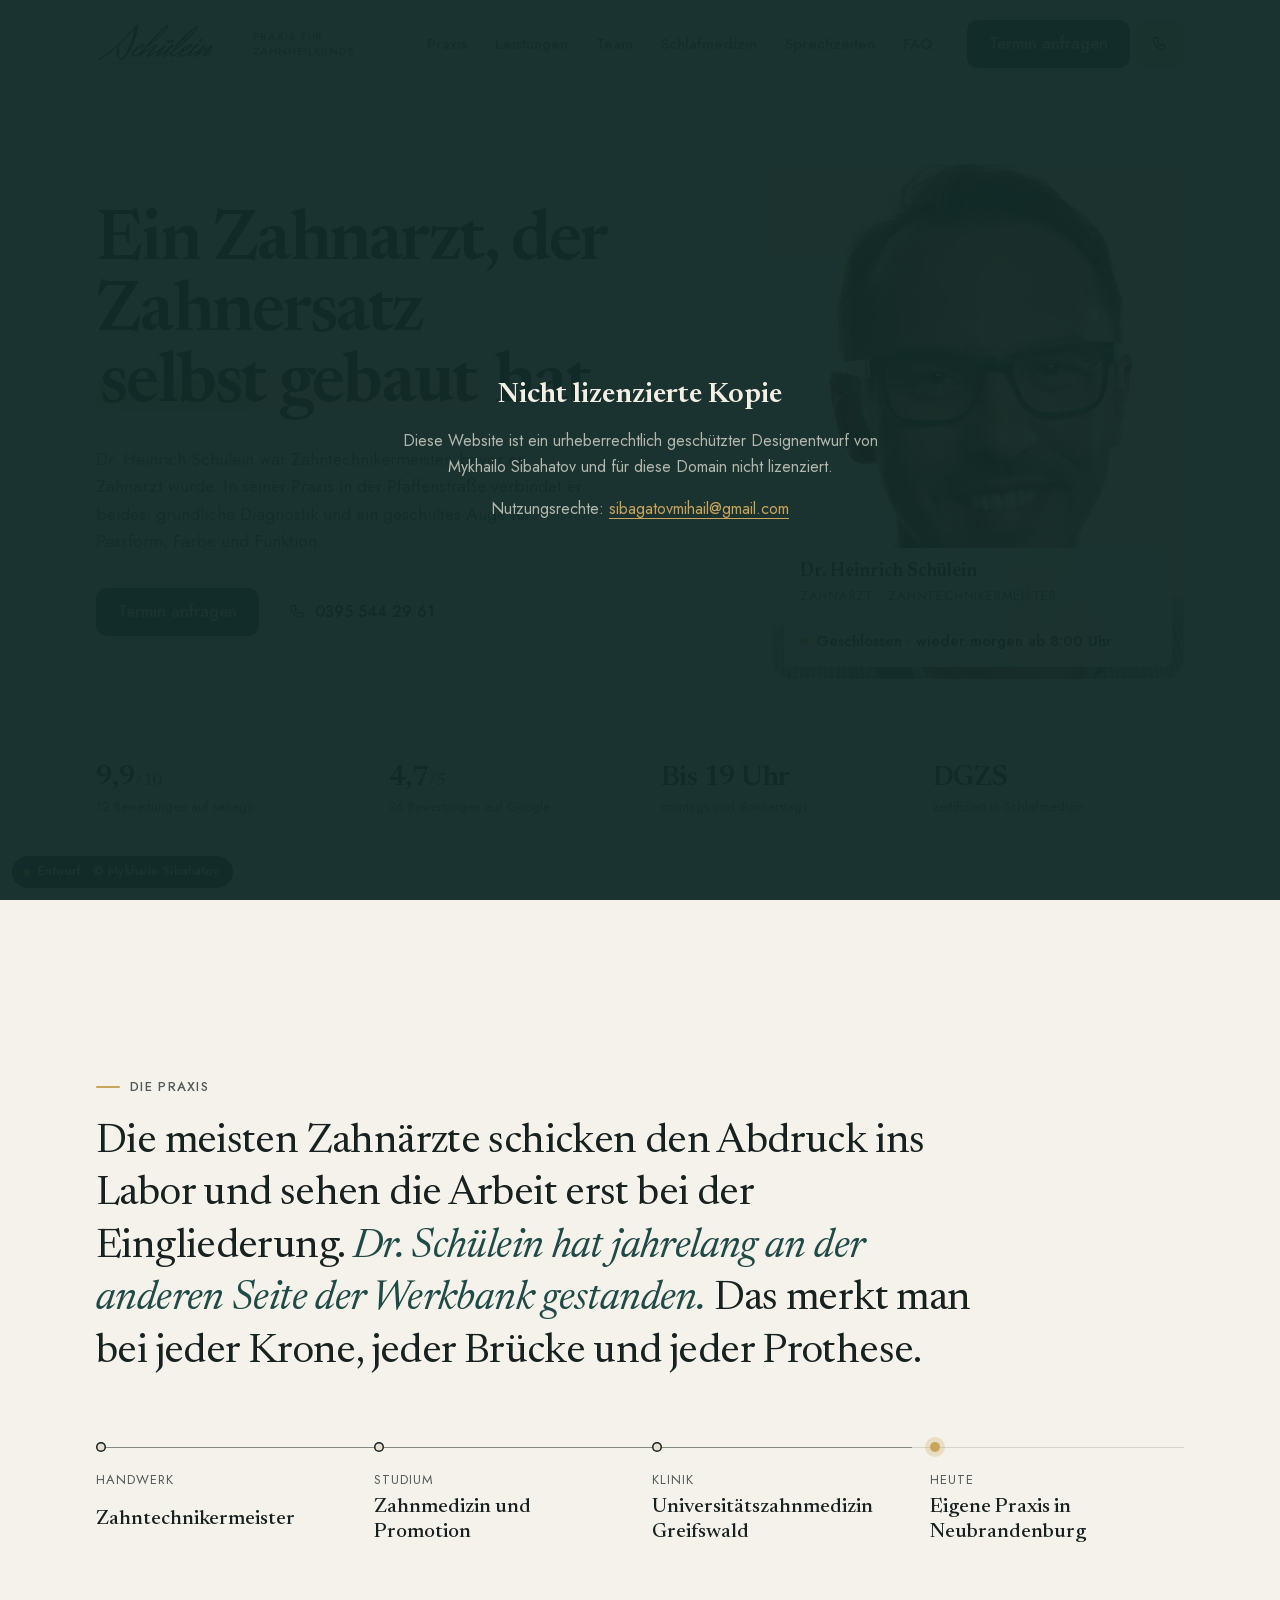
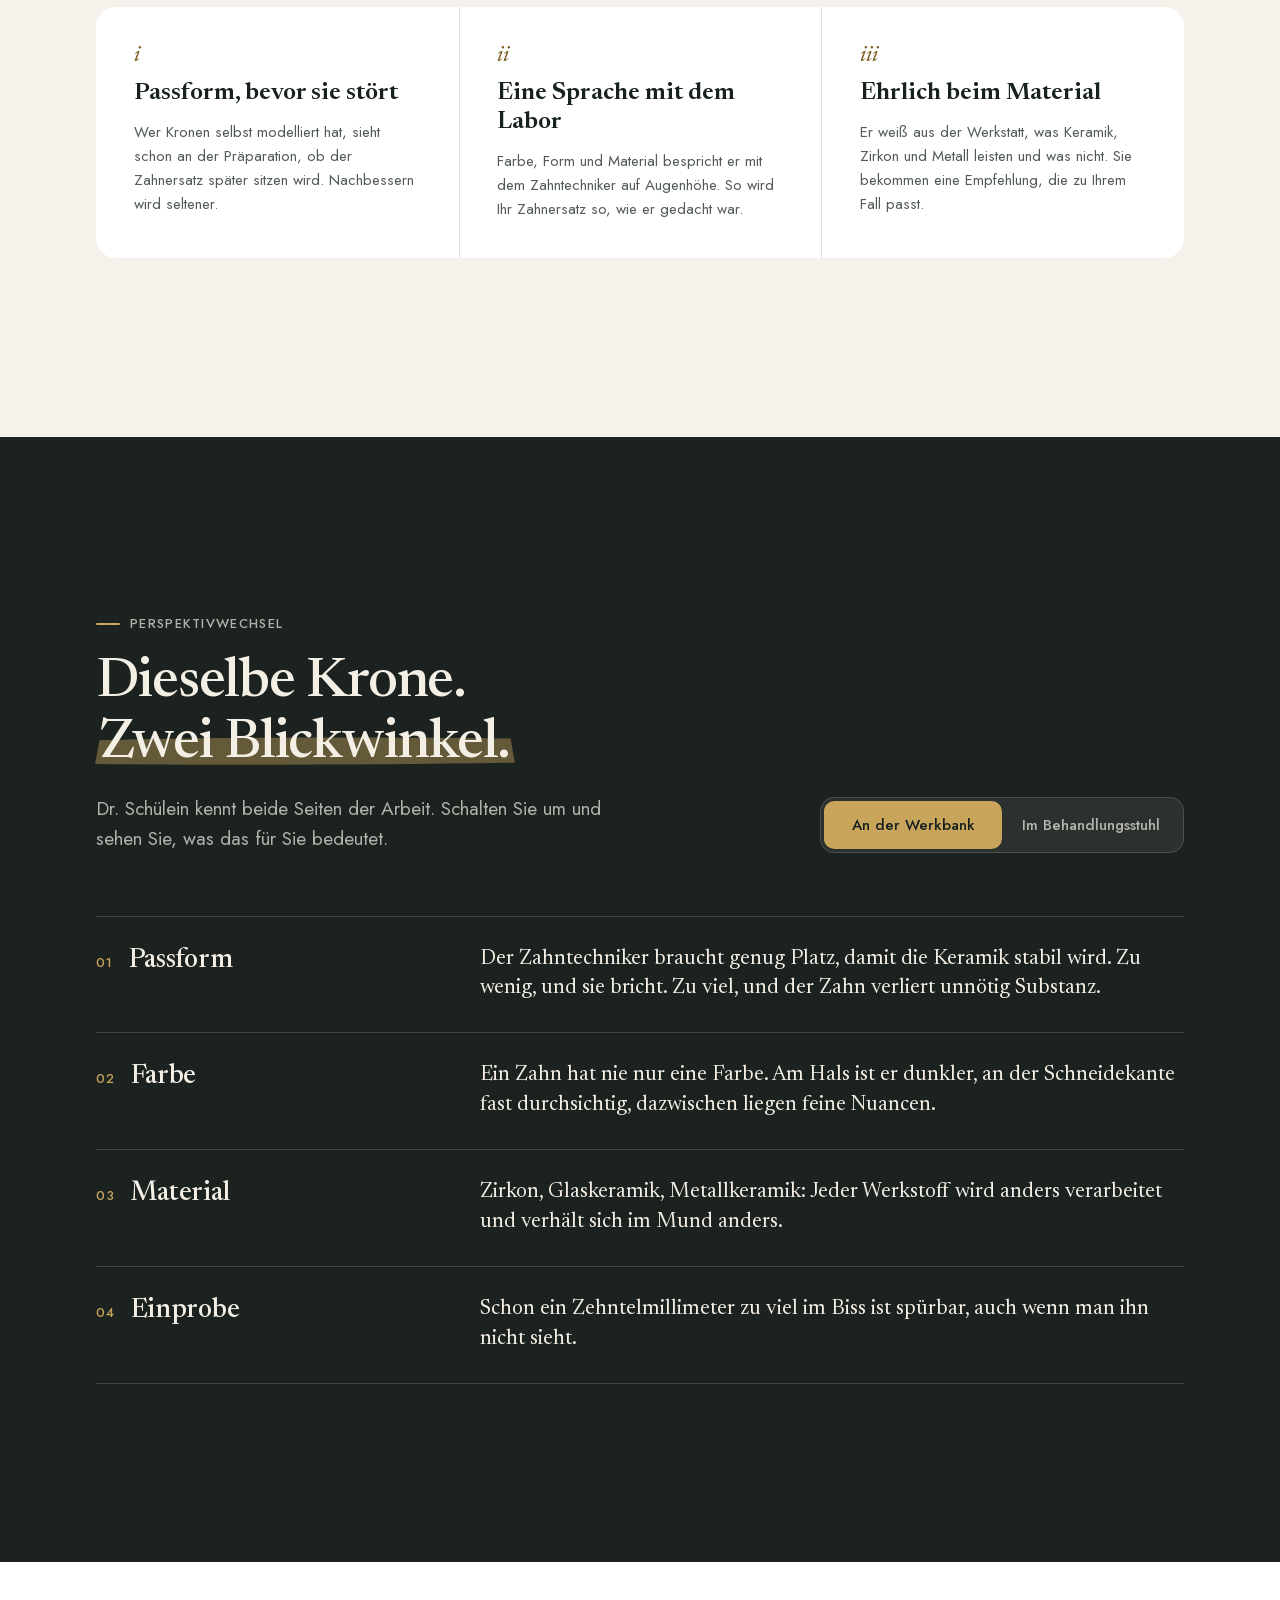
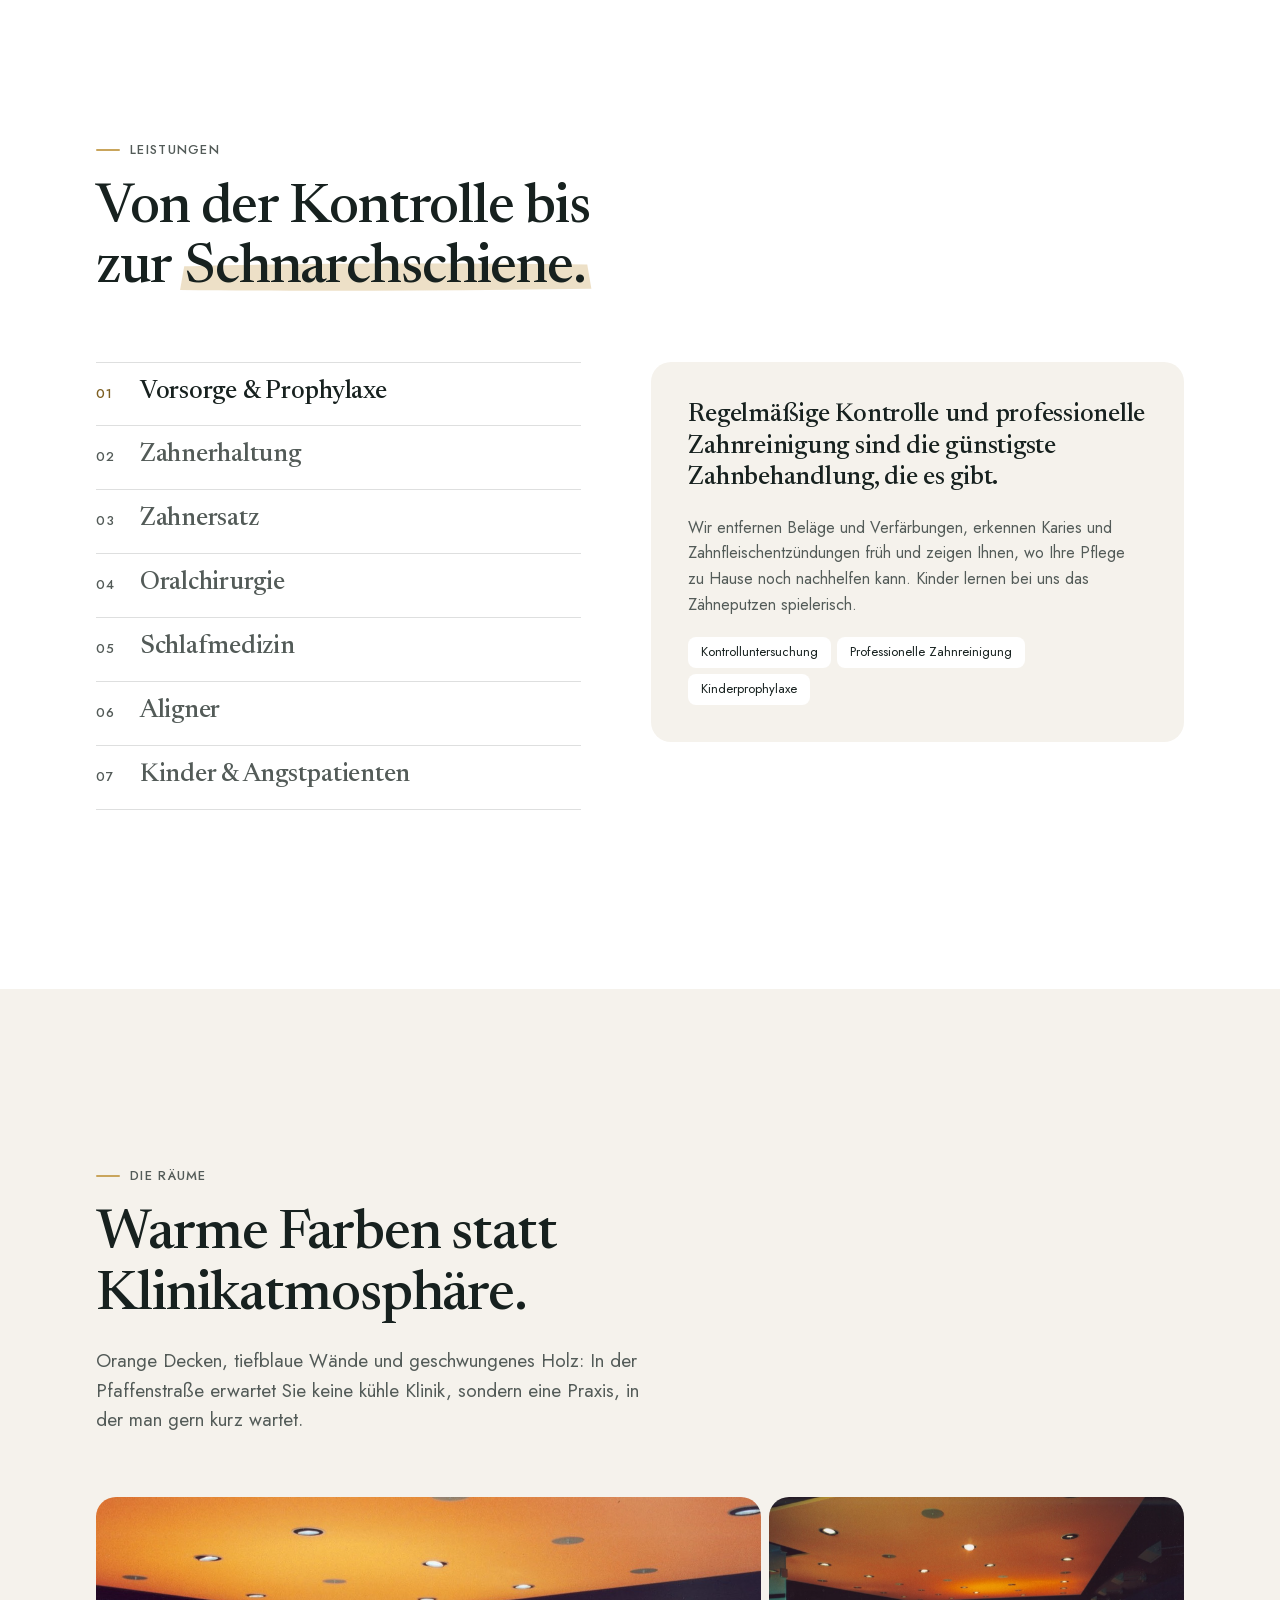
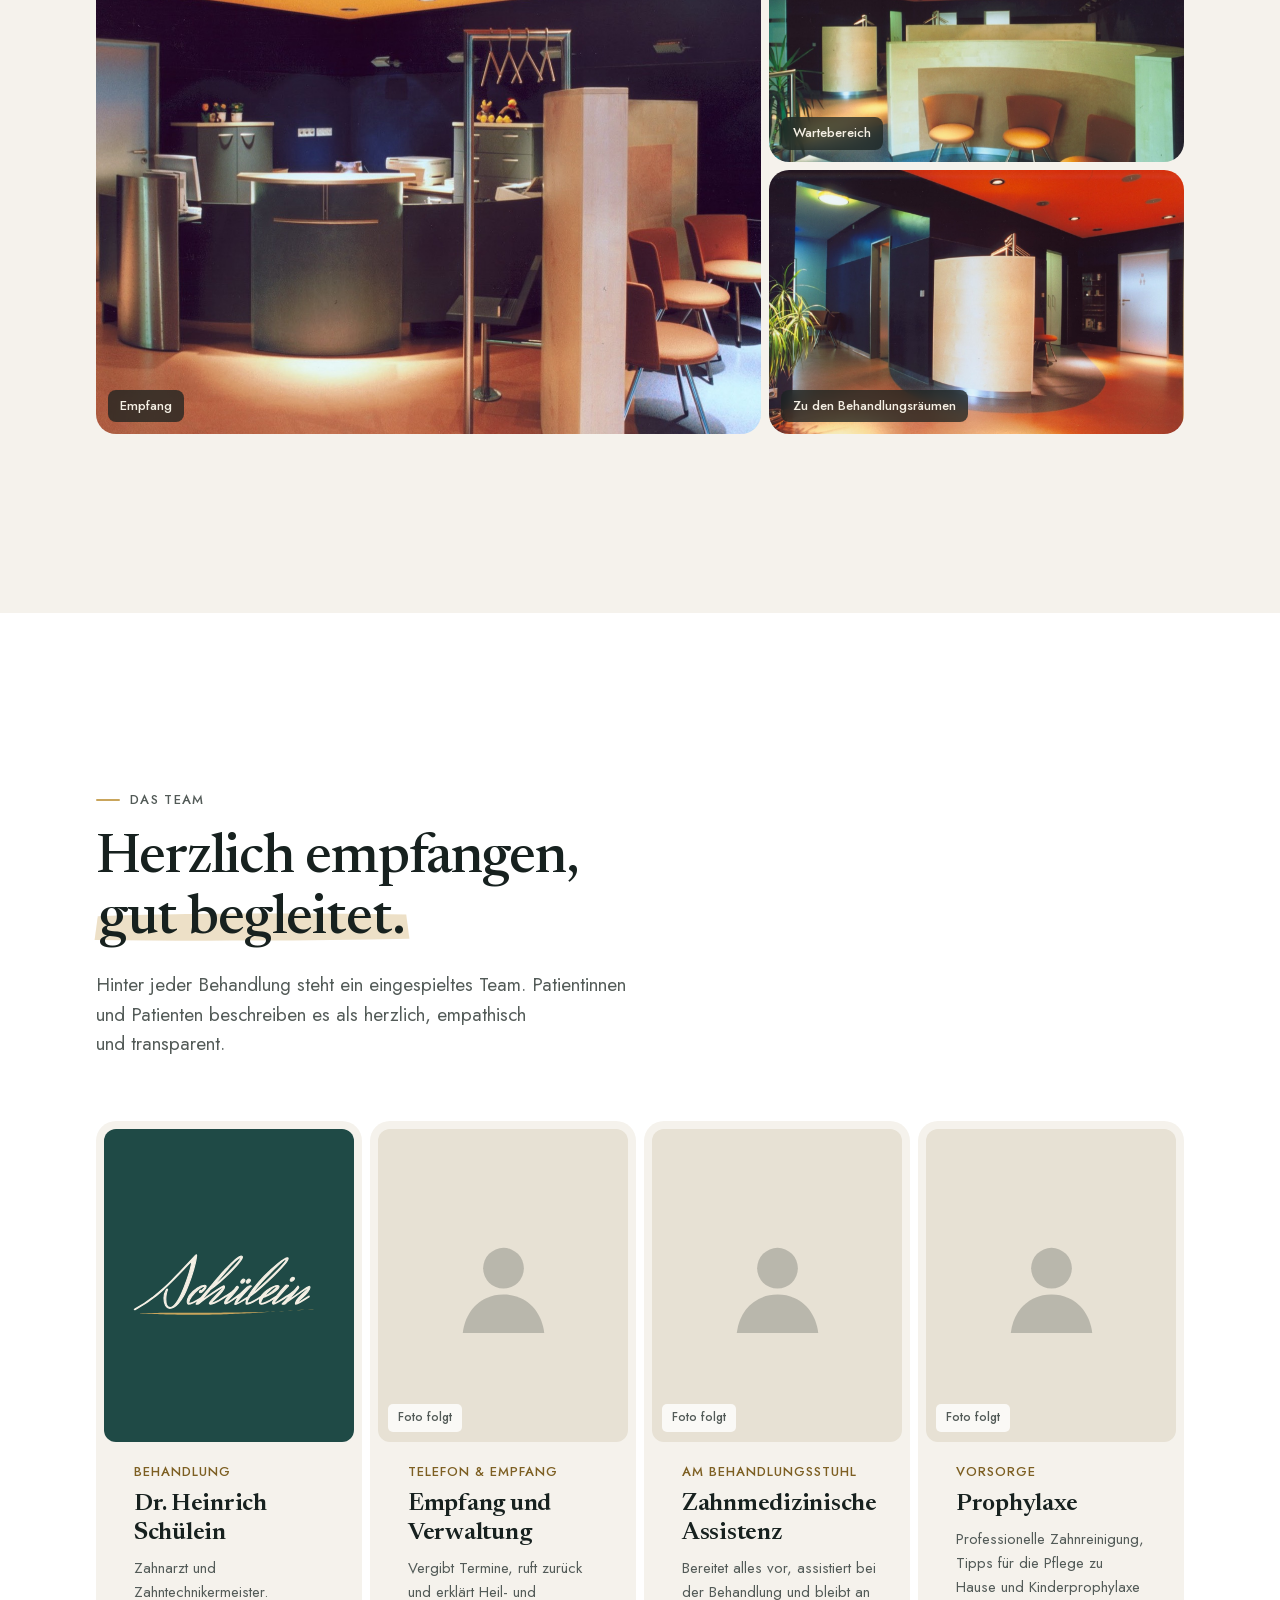
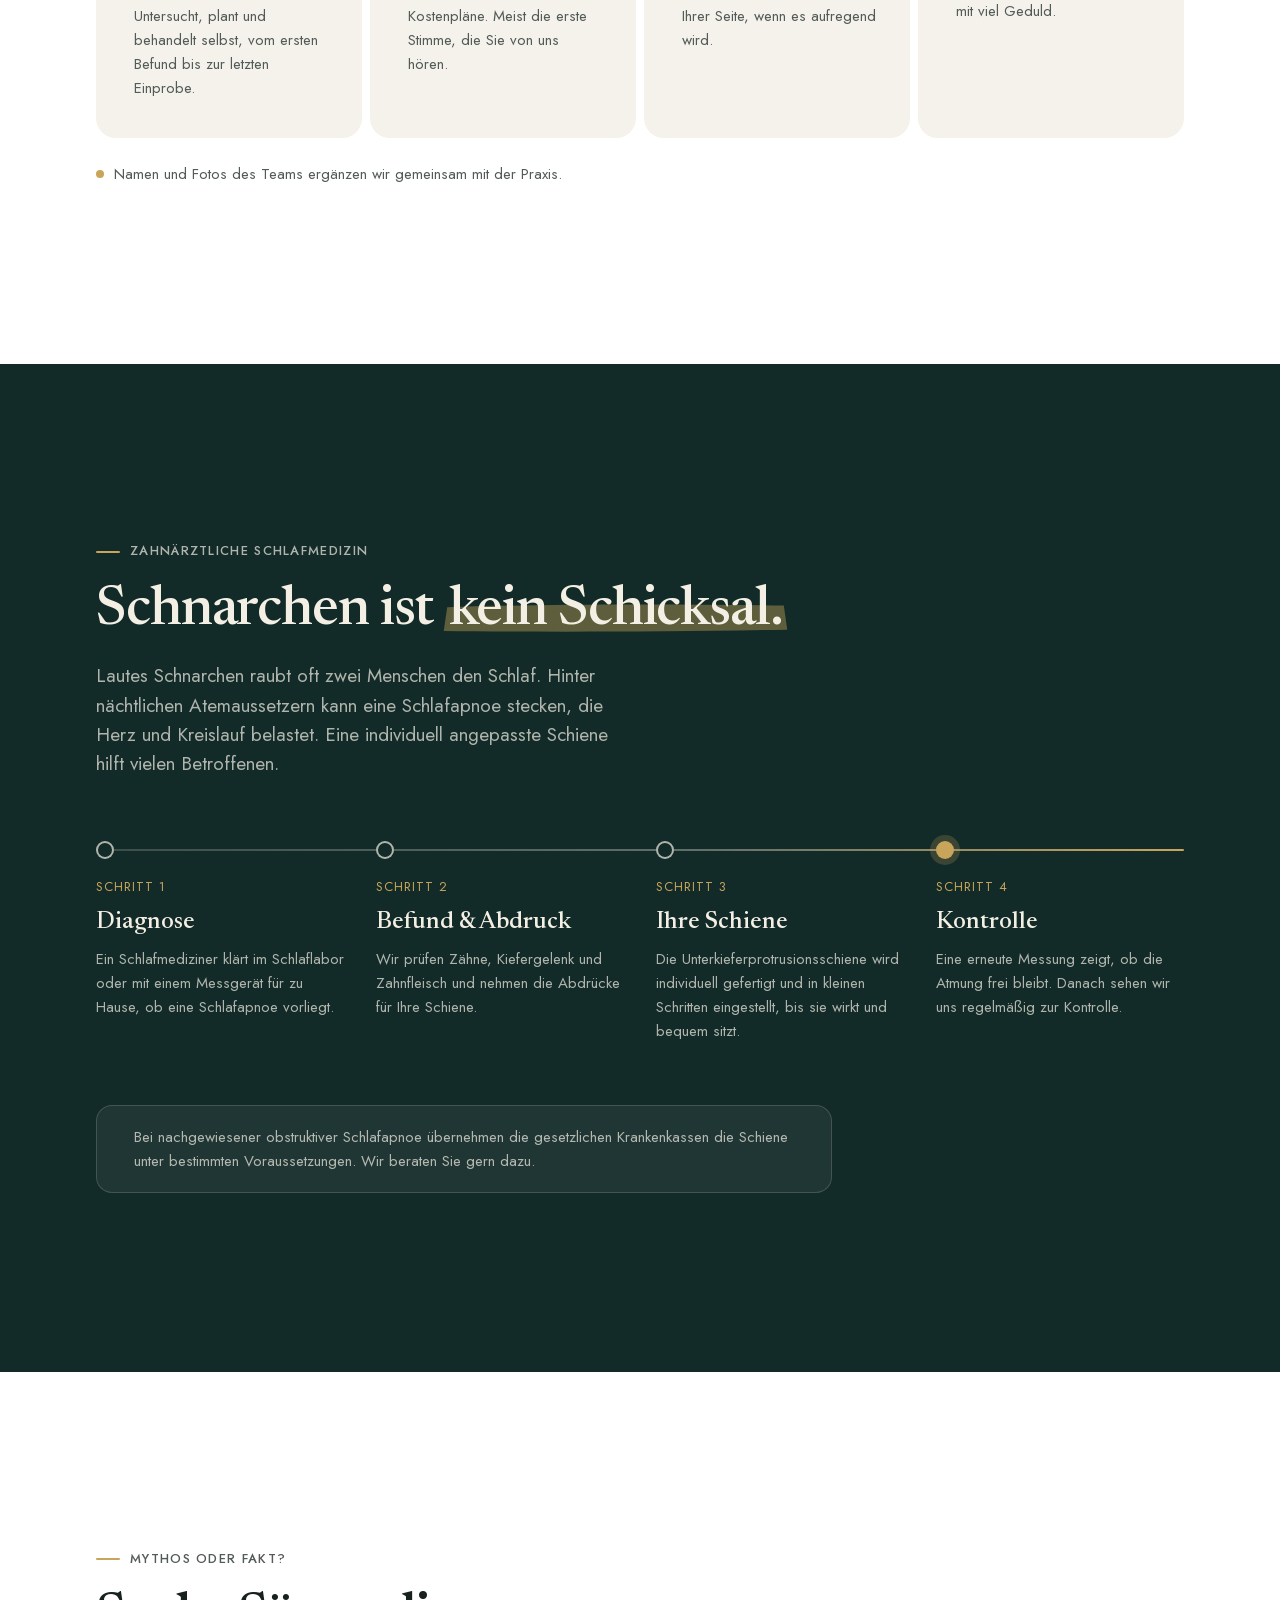
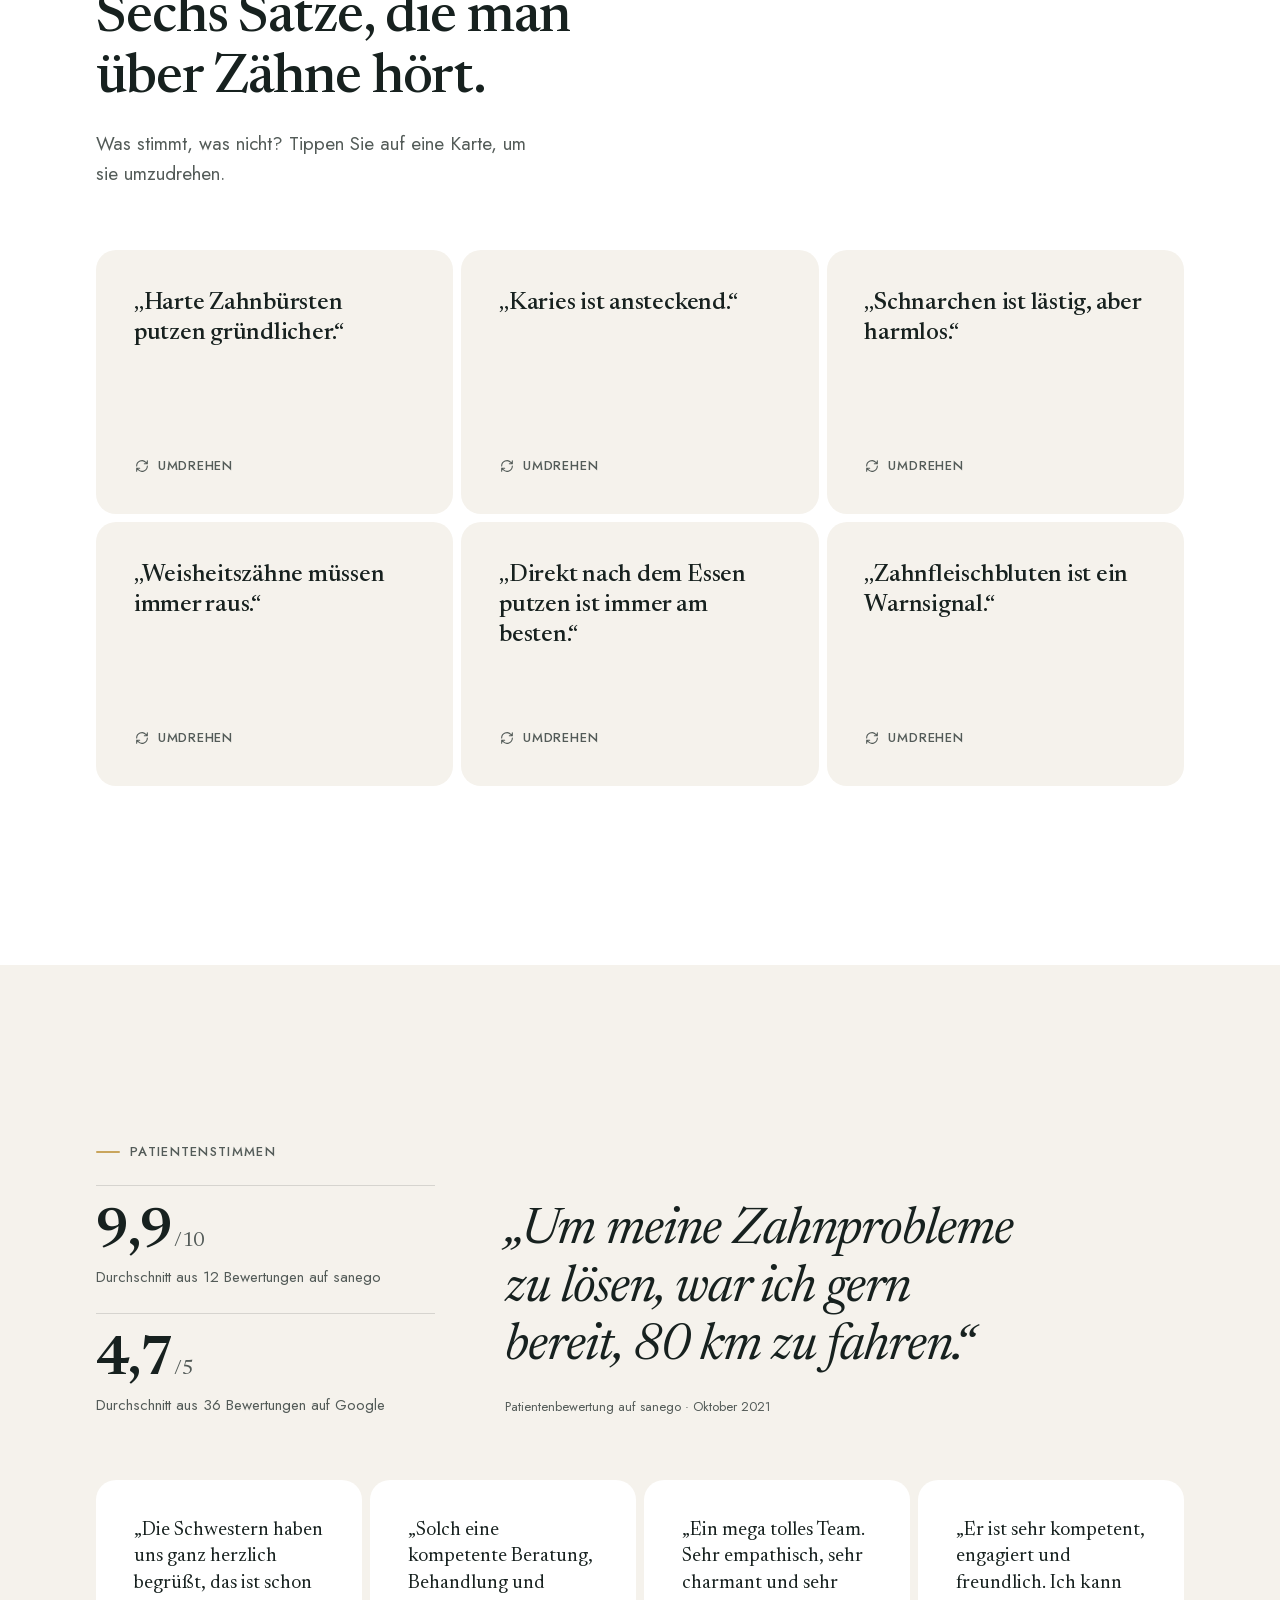
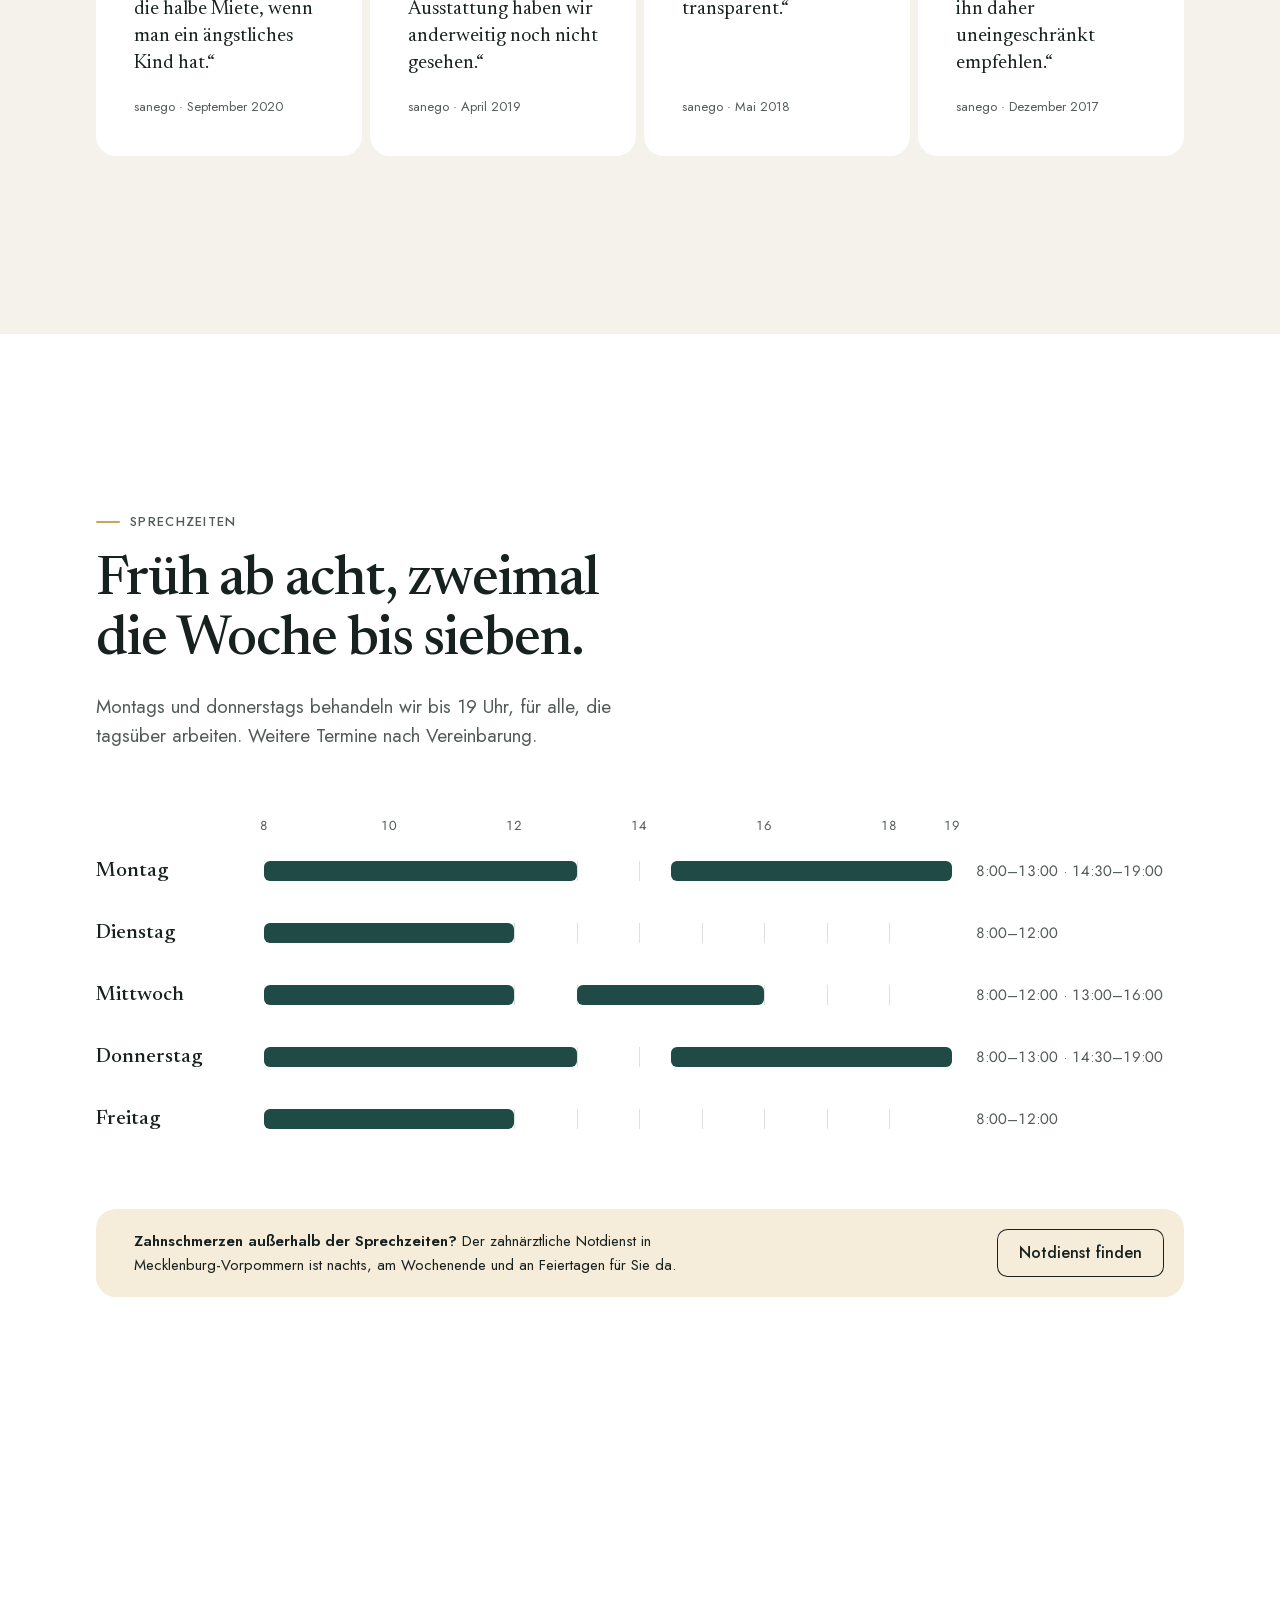
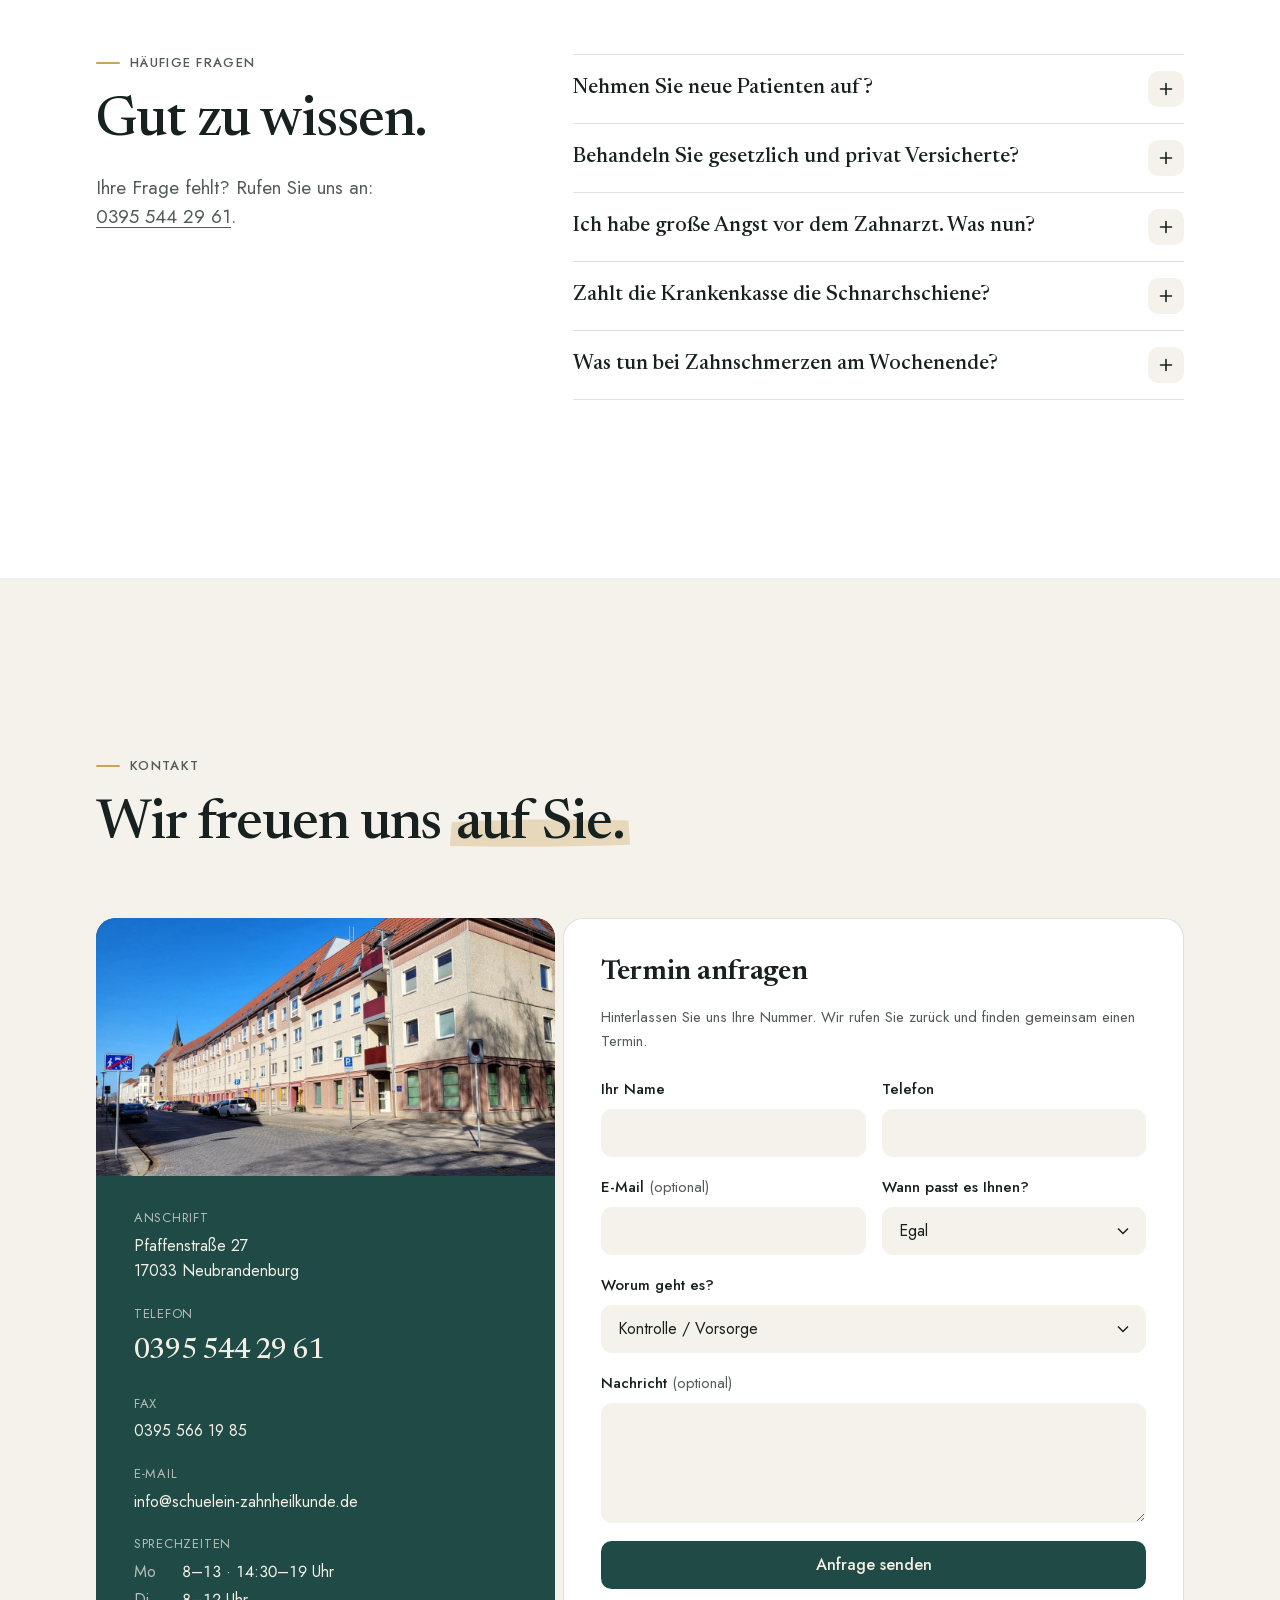
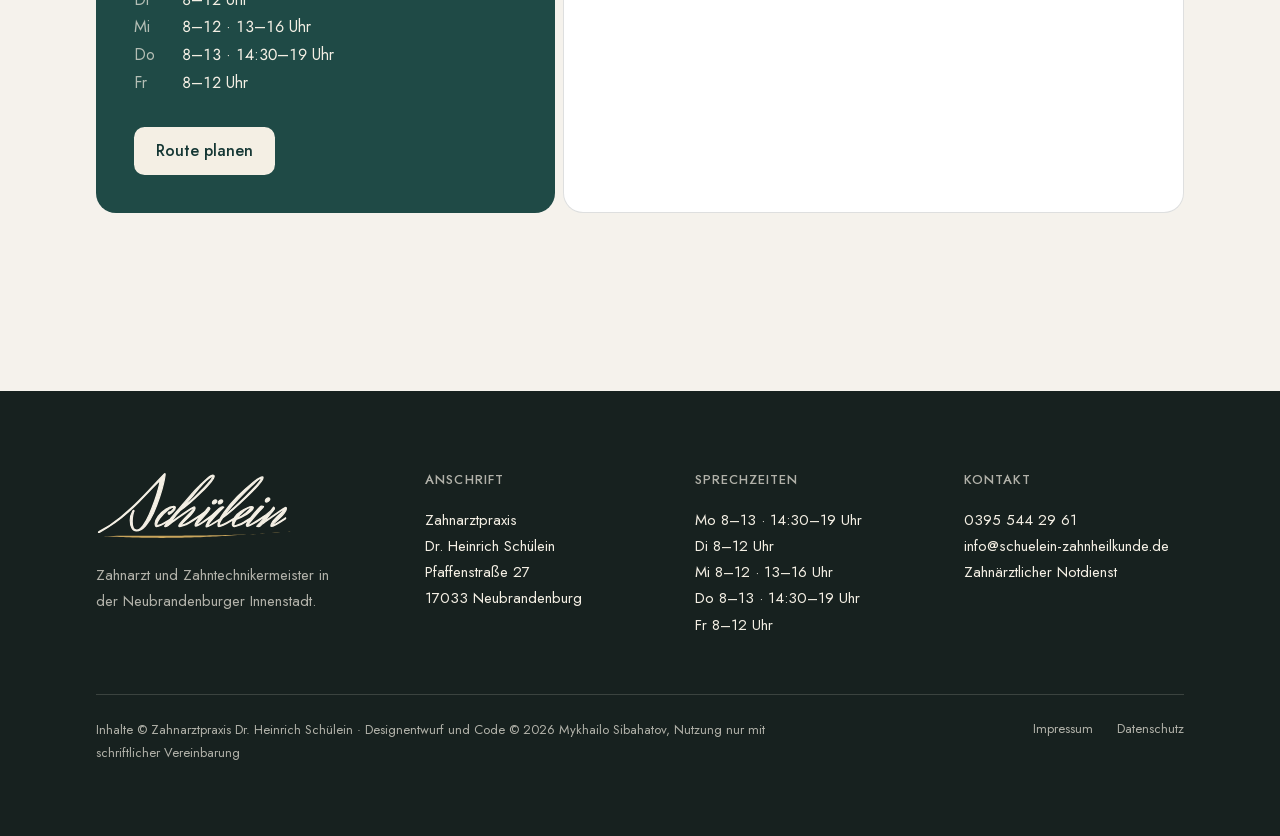
==== commit 47aa2148: "Team section, white ground with brass accents, marker highlights - Add "Das Team": the doctor's card" ====
--- a/index.html
+++ b/index.html
@@ -14,7 +14,7 @@
   <meta name="author" content="Mykhailo Sibahatov">
   <meta name="copyright" content="Gestaltung und Code © 2026 Mykhailo Sibahatov">
   <meta name="robots" content="noindex, nofollow">
-  <meta name="theme-color" content="#F2EFE8">
+  <meta name="theme-color" content="#FFFFFF">
   <link rel="icon" href="assets/logo-mark.svg" type="image/svg+xml">
   <link rel="apple-touch-icon" href="assets/apple-touch-icon.png">
   <link rel="preload" href="fonts/newsreader.woff2" as="font" type="font/woff2" crossorigin>
@@ -39,6 +39,7 @@
     <symbol id="i-plus" viewBox="0 0 14 14"><path d="M7 1.5v11M1.5 7h11" fill="none" stroke="currentColor" stroke-width="1.6" stroke-linecap="round"/></symbol>
     <symbol id="i-check" viewBox="0 0 24 24"><path d="M4.5 12.5l5 5 10-11" fill="none" stroke="currentColor" stroke-width="2"/></symbol>
     <symbol id="i-arrow" viewBox="0 0 24 24"><path d="M5 12h14M13 6l6 6-6 6" fill="none" stroke="currentColor" stroke-width="1.7" stroke-linecap="round" stroke-linejoin="round"/></symbol>
+    <symbol id="i-person" viewBox="0 0 24 24"><circle cx="12" cy="8.5" r="4.25" fill="currentColor"/><path d="M3.5 22c.6-4.9 4-8 8.5-8s7.9 3.1 8.5 8z" fill="currentColor"/></symbol>
     <symbol id="i-turn" viewBox="0 0 24 24"><path d="M4 12a8 8 0 0 1 13.7-5.6L20 8.5M20 4v4.5h-4.5M20 12a8 8 0 0 1-13.7 5.6L4 15.5M4 20v-4.5h4.5" fill="none" stroke="currentColor" stroke-width="1.6" stroke-linecap="round" stroke-linejoin="round"/></symbol>
   </svg>
 
@@ -70,6 +71,7 @@
         <ul class="strip__links">
           <li><a class="strip__link" href="#praxis"><span>Praxis</span><svg class="strip__arrow" aria-hidden="true"><use href="#i-arrow"/></svg></a></li>
           <li><a class="strip__link" href="#leistungen"><span>Leistungen</span><svg class="strip__arrow" aria-hidden="true"><use href="#i-arrow"/></svg></a></li>
+          <li><a class="strip__link" href="#team"><span>Team</span><svg class="strip__arrow" aria-hidden="true"><use href="#i-arrow"/></svg></a></li>
           <li><a class="strip__link" href="#schlaf"><span>Schlafmedizin</span><svg class="strip__arrow" aria-hidden="true"><use href="#i-arrow"/></svg></a></li>
           <li><a class="strip__link" href="#zeiten"><span>Sprechzeiten</span><svg class="strip__arrow" aria-hidden="true"><use href="#i-arrow"/></svg></a></li>
           <li><a class="strip__link" href="#faq"><span>FAQ</span><svg class="strip__arrow" aria-hidden="true"><use href="#i-arrow"/></svg></a></li>
@@ -91,7 +93,7 @@
       <div class="container hero__container">
         <div class="hero__grid">
           <div class="hero__content">
-            <div class="display"><h1>Ein Zahnarzt, der Zahn&shy;ersatz selbst gebaut hat.</h1></div>
+            <div class="display"><h1>Ein Zahnarzt, der Zahn&shy;ersatz <em>selbst gebaut</em> hat.</h1></div>
             <div class="lead"><p>Dr. Heinrich Schülein war Zahntechnikermeister, bevor er Zahnarzt wurde. In seiner Praxis in der Pfaffenstraße verbindet er beides: gründliche Diagnostik und ein geschultes Auge für Passform, Farbe und Funktion.</p></div>
             <div class="hero__actions">
               <a class="btn btn--petrol" href="#kontakt">Termin anfragen</a>
@@ -162,7 +164,7 @@
         <div class="flip__head reveal">
           <div class="section-head">
             <div class="eyebrow"><p>Perspektivwechsel</p></div>
-            <div class="heading"><h2>Dieselbe Krone. Zwei Blickwinkel.</h2></div>
+            <div class="heading"><h2>Dieselbe Krone. <em>Zwei Blickwinkel.</em></h2></div>
             <div class="lead"><p>Dr. Schülein kennt beide Seiten der Arbeit. Schalten Sie um und sehen Sie, was das für Sie bedeutet.</p></div>
           </div>
           <div class="toggle" role="group" aria-label="Blickwinkel wählen">
@@ -210,7 +212,7 @@
       <div class="container">
         <div class="section-head reveal">
           <div class="eyebrow"><p>Leistungen</p></div>
-          <div class="heading"><h2>Von der Kontrolle bis zur Schnarchschiene.</h2></div>
+          <div class="heading"><h2>Von der Kontrolle bis zur <em>Schnarchschiene.</em></h2></div>
         </div>
 
         <div class="index reveal" data-index>
@@ -314,12 +316,59 @@
       </div>
     </section>
 
+    <!-- Team: one card per role. Names and photos come from the practice. -->
+    <section class="section" id="team">
+      <div class="container">
+        <div class="section-head reveal">
+          <div class="eyebrow"><p>Das Team</p></div>
+          <div class="heading"><h2>Herzlich empfangen, <em>gut begleitet.</em></h2></div>
+          <div class="lead"><p>Hinter jeder Behandlung steht ein eingespieltes Team. Patientinnen und Patienten beschreiben es als herzlich, empathisch und transparent.</p></div>
+        </div>
+
+        <div class="team reveal" tabindex="0" aria-label="Das Praxisteam">
+          <article class="member member--lead">
+            <div class="member__photo" aria-hidden="true"><svg><use href="#sig"/></svg></div>
+            <div class="member__body">
+              <div class="member__kicker"><p>Behandlung</p></div>
+              <div class="member__role"><h3>Dr. Heinrich Schülein</h3></div>
+              <div class="member__text"><p>Zahnarzt und Zahntechnikermeister. Untersucht, plant und behandelt selbst, vom ersten Befund bis zur letzten Einprobe.</p></div>
+            </div>
+          </article>
+          <article class="member">
+            <div class="member__photo" aria-hidden="true"><svg><use href="#i-person"/></svg><span class="member__slot">Foto folgt</span></div>
+            <div class="member__body">
+              <div class="member__kicker"><p>Telefon &amp; Empfang</p></div>
+              <div class="member__role"><h3>Empfang und Verwaltung</h3></div>
+              <div class="member__text"><p>Vergibt Termine, ruft zurück und erklärt Heil- und Kostenpläne. Meist die erste Stimme, die Sie von uns hören.</p></div>
+            </div>
+          </article>
+          <article class="member">
+            <div class="member__photo" aria-hidden="true"><svg><use href="#i-person"/></svg><span class="member__slot">Foto folgt</span></div>
+            <div class="member__body">
+              <div class="member__kicker"><p>Am Behandlungsstuhl</p></div>
+              <div class="member__role"><h3>Zahnmedizinische Assistenz</h3></div>
+              <div class="member__text"><p>Bereitet alles vor, assistiert bei der Behandlung und bleibt an Ihrer Seite, wenn es aufregend wird.</p></div>
+            </div>
+          </article>
+          <article class="member">
+            <div class="member__photo" aria-hidden="true"><svg><use href="#i-person"/></svg><span class="member__slot">Foto folgt</span></div>
+            <div class="member__body">
+              <div class="member__kicker"><p>Vorsorge</p></div>
+              <div class="member__role"><h3>Prophylaxe</h3></div>
+              <div class="member__text"><p>Professionelle Zahnreinigung, Tipps für die Pflege zu Hause und Kinderprophylaxe mit viel Geduld.</p></div>
+            </div>
+          </article>
+        </div>
+        <p class="team__note reveal">Namen und Fotos des Teams ergänzen wir gemeinsam mit der Praxis.</p>
+      </div>
+    </section>
+
     <!-- Schlafmedizin: the night, from falling asleep to the morning check -->
     <section class="section section--night" id="schlaf">
       <div class="container">
         <div class="section-head reveal">
           <div class="eyebrow"><p>Zahnärztliche Schlafmedizin</p></div>
-          <div class="heading"><h2>Schnarchen ist kein Schicksal.</h2></div>
+          <div class="heading"><h2>Schnarchen ist <em>kein Schicksal.</em></h2></div>
           <div class="lead"><p>Lautes Schnarchen raubt oft zwei Menschen den Schlaf. Hinter nächtlichen Atemaussetzern kann eine Schlafapnoe stecken, die Herz und Kreislauf belastet. Eine individuell angepasste Schiene hilft vielen Betroffenen.</p></div>
         </div>
 
@@ -556,7 +605,7 @@
       <div class="container">
         <div class="section-head reveal">
           <div class="eyebrow"><p>Kontakt</p></div>
-          <div class="heading"><h2>Wir freuen uns auf Sie.</h2></div>
+          <div class="heading"><h2>Wir freuen uns <em>auf Sie.</em></h2></div>
         </div>
 
         <div class="contact reveal">
--- a/css/styles.css
+++ b/css/styles.css
@@ -37,7 +37,7 @@
 }
 
 :root {
-  /* colour — petrol, linen, brass */
+  /* colour — petrol, white, linen, brass */
   --petrol:      #1F4A46;
   --petrol-deep: #163835;
   --night:       #122B28;
@@ -46,9 +46,11 @@
   --ink:         #17211F;
   --muted:       #535B58;
   --nav-muted:   #5E6461;
-  --ground:      #F2EFE8;      /* linen page ground */
-  --sand:        #E7E1D4;
-  --cell:        #FBF9F5;
+  --ground:      #FFFFFF;      /* white page ground */
+  --paper:       #F5F2EC;      /* linen: alternate sections, cards on white */
+  --sand:        #E7E1D4;      /* tiles and hovers on linen */
+  --cell:        #FFFFFF;      /* cards on linen */
+  --brass-wash:  #F5ECD9;      /* brass tint: hover glider, today, notices */
   --on-dark:     #F4EFE4;
   --on-dark-2:   rgba(244, 239, 228, .7);
   --line:        rgba(23, 33, 31, .14);
@@ -57,7 +59,7 @@
   /* type — one fluid scale */
   --serif: "Newsreader", "Iowan Old Style", "Palatino Linotype", Georgia, serif;
   --sans:  "Jost", "Futura", "Century Gothic", system-ui, -apple-system, sans-serif;
-  --fs-display: clamp(2.625rem, 1.3rem + 5vw, 5.25rem);
+  --fs-display: clamp(2.375rem, 1.35rem + 3.9vw, 4.375rem);
   --fs-h2:      clamp(2rem, 1.35rem + 2.8vw, 3.5rem);
   --fs-h3:      clamp(1.25rem, 1.1rem + .5vw, 1.5rem);
   --fs-state:   clamp(1.5rem, 1.05rem + 1.9vw, 2.625rem);
@@ -73,13 +75,14 @@
   --head-gap:   clamp(2.5rem, 1.5rem + 3vw, 4.5rem);    /* section head → content */
   --block-gap:  clamp(2.5rem, 1.5rem + 3vw, 4rem);      /* block → block inside a section */
   --col-gap:    clamp(2rem, .75rem + 4.5vw, 5.5rem);    /* two-column layouts */
-  --card-pad:   clamp(1.5rem, 1rem + 1.6vw, 2.5rem);
+  --card-pad:   clamp(1.125rem, .6rem + 2.2vw, 2.5rem);  /* ~18px on phones → 40px wide */
+  --card-gap:   clamp(1rem, .8rem + .8vw, 1.25rem);     /* photo → text, blocks inside a card */
   --stack:      1.25rem;                                /* eyebrow / title / lead */
 
   /* controls — one height per bar, one radius family */
   --nav-h:  3rem;
   --ctl-r:  .66rem;
-  --card-r: 1.25rem;
+  --card-r: clamp(1rem, .85rem + .6vw, 1.25rem);       /* 16px on phones → 20px */
 
   /* header: 88px at rest, 64px once the page scrolls */
   --bar-pad:   1.25rem;
@@ -120,6 +123,7 @@
 a { color: inherit; text-decoration-thickness: 1px; text-underline-offset: .22em; }
 button, input, select, textarea { font: inherit; color: inherit; }
 :focus-visible { outline: 2px solid var(--petrol); outline-offset: 3px; }
+::selection { background: var(--brass-wash); color: var(--ink); }
 .section--night :focus-visible, .contact__info :focus-visible, .footer :focus-visible { outline-color: var(--brass); }
 
 .container {
@@ -129,7 +133,7 @@
   padding-inline: var(--gutter);
 }
 .section > .container { padding-block: var(--section-y); }
-.section--sand { background: var(--sand); }
+.section--sand { background: var(--paper); }
 
 .skip-link {
   position: absolute; left: 1rem; top: -4rem; z-index: 200;
@@ -158,6 +162,20 @@
   line-height: 1.08; letter-spacing: -.02em;
   text-wrap: balance;
 }
+/* marker highlight: an upright brass highlighter stroke behind one phrase,
+   in the hero title and the section titles alike */
+.heading em, .display em {
+  font-style: normal; color: inherit;
+  padding: 0 .12em; margin: 0 -.06em;
+  background: url("data:image/svg+xml,%3Csvg xmlns='http://www.w3.org/2000/svg' viewBox='0 0 200 40' preserveAspectRatio='none'%3E%3Cpath d='M3 9.5C40 6.5 120 5 197 7.5L199 35C130 37.5 60 38 1 36.5Z' fill='%23C9A55C' fill-opacity='.34'/%3E%3C/svg%3E") no-repeat 0 78% / 100% .62em;
+  -webkit-box-decoration-break: clone; box-decoration-break: clone;
+}
+.section--night .heading em, .flip:not([data-side="stuhl"]) .heading em {
+  background-image: url("data:image/svg+xml,%3Csvg xmlns='http://www.w3.org/2000/svg' viewBox='0 0 200 40' preserveAspectRatio='none'%3E%3Cpath d='M3 9.5C40 6.5 120 5 197 7.5L199 35C130 37.5 60 38 1 36.5Z' fill='%23C9A55C' fill-opacity='.42'/%3E%3C/svg%3E");
+}
+/* in the hero the marker sweeps in once the preloader lifts */
+.display em { white-space: nowrap; background-size: 0 .62em; transition: background-size .7s var(--ease-soft) .15s; }
+.js.is-loaded .display em, html:not(.js) .display em { background-size: 100% .62em; }
 .lead p { font-size: var(--fs-lead); line-height: 1.55; color: var(--muted); max-width: 34rem; text-wrap: pretty; }
 .lead a { color: inherit; white-space: nowrap; }
 .section-head { display: grid; gap: var(--stack); margin-bottom: var(--head-gap); max-width: 46rem; }
@@ -175,7 +193,7 @@
 .btn--petrol { background: var(--petrol); color: var(--on-dark); }
 .btn--petrol:hover { background: var(--petrol-deep); }
 .btn--plain { background: var(--cell); color: var(--ink); box-shadow: inset 0 0 0 1px var(--line); }
-.btn--plain:hover { background: #fff; box-shadow: inset 0 0 0 1px rgba(23, 33, 31, .32); }
+.btn--plain:hover { background: var(--paper); box-shadow: inset 0 0 0 1px rgba(23, 33, 31, .32); }
 .btn--tile { background: var(--sand); color: var(--ink); width: var(--nav-h); padding: 0; }
 .btn--tile:hover { background: #DDD5C5; }
 .btn--line { background: none; color: var(--ink); box-shadow: inset 0 0 0 1px var(--ink); }
@@ -202,7 +220,7 @@
   padding: calc(var(--pad-y) + env(safe-area-inset-top, 0px))
            max(var(--gutter), calc((100% - var(--container)) / 2))
            var(--pad-y);
-  background: rgba(251, 249, 245, .94);
+  background: rgba(255, 255, 255, .94);
   -webkit-backdrop-filter: saturate(1.4) blur(14px); backdrop-filter: saturate(1.4) blur(14px);
   box-shadow: 0 1px 0 var(--line);
   transition: padding .4s var(--ease-soft), box-shadow .4s ease;
@@ -213,7 +231,7 @@
 }
 .strip__bar { display: flex; align-items: center; }
 .strip__toggle { display: none; }
-.strip__menu { display: flex; align-items: center; gap: 1.25rem; }
+.strip__menu { position: relative; display: flex; align-items: center; gap: 1.25rem; }
 .strip__links { display: flex; align-items: center; }
 .strip__cta { display: flex; gap: .375rem; }
 .strip__tel { display: none; }
@@ -231,15 +249,25 @@
   font-size: .6875rem; font-weight: 500; letter-spacing: .08em; text-transform: uppercase; line-height: 1.2; color: var(--muted);
 }
 
-/* plain hover: the colour darkens and a thin underline appears */
+/* hover: one brass block glides from link to link (as on Westendorff);
+   it appears in place on first entry and fades out on leave. JS positions it. */
+.strip__glider {
+  position: absolute; top: 0; left: 0; width: 0; height: var(--nav-h);
+  border-radius: var(--ctl-r);
+  background: var(--brass-wash);
+  opacity: 0; pointer-events: none;
+  transition: left .3s var(--ease-soft), width .3s var(--ease-soft), top .3s var(--ease-soft), opacity .2s ease;
+}
+.strip__menu.has-glider .strip__glider { opacity: 1; }
 .strip__link {
+  position: relative; z-index: 1;
   display: inline-flex; align-items: center;
   min-height: var(--nav-h); padding: 0 .875rem;
-  font-size: .9375rem; color: var(--nav-muted);
-  text-decoration: underline; text-decoration-color: transparent;
-  transition: color var(--t-color), text-decoration-color var(--t-color);
-}
-.strip__link:hover, .strip__link:focus-visible { color: var(--ink); text-decoration-color: currentColor; }
+  border-radius: var(--ctl-r);
+  font-size: .9375rem; font-weight: 500; color: var(--nav-muted); text-decoration: none;
+  transition: color .15s ease;
+}
+.strip__link:hover, .strip__link:focus-visible { color: var(--ink); }
 
 /* ==========================================================================
    Hero — statement left, Dr. Schülein right, facts underneath
@@ -262,14 +290,15 @@
   --inset: .75rem;
   position: relative; margin: 0;
   aspect-ratio: 4 / 5; max-height: 36rem; justify-self: end; width: 100%;
-  overflow: hidden; border-radius: var(--card-r); background: #fff;
-}
-.hero__media img { width: 100%; height: 100%; object-fit: cover; object-position: 50% 16%; }
+  overflow: hidden; border-radius: var(--card-r); background: var(--paper);
+}
+/* the portrait was shot on white: multiply turns that white into the linen card */
+.hero__media img { width: 100%; height: 100%; object-fit: cover; object-position: 50% 16%; mix-blend-mode: multiply; }
 .hero__card {
   position: absolute; left: var(--inset); right: var(--inset); bottom: var(--inset);
   display: grid; gap: .125rem; padding: .875rem 1rem;
   border-radius: calc(var(--card-r) - var(--inset));       /* nested: outer − gap */
-  background: rgba(251, 249, 245, .92);
+  background: rgba(255, 255, 255, .92);
   -webkit-backdrop-filter: blur(10px); backdrop-filter: blur(10px);
 }
 .hero__name { font-family: var(--serif); font-size: 1.125rem; font-weight: 600; line-height: 1.2; }
@@ -426,7 +455,7 @@
 .entry__body {
   grid-column: 2; grid-row: 1 / span 7;
   padding: var(--card-pad);
-  background: var(--sand); border-radius: var(--card-r);
+  background: var(--paper); border-radius: var(--card-r);
   opacity: 0; visibility: hidden; transform: translateY(.5rem);
   transition: opacity .3s ease, transform .4s var(--ease-soft), visibility 0s linear .3s;
 }
@@ -457,6 +486,41 @@
 }
 
 /* ==========================================================================
+   Team — one card per role. The doctor's portrait is his signature;
+   the others hold a photo slot until the practice sends pictures.
+   ========================================================================== */
+.team { display: grid; grid-template-columns: repeat(4, minmax(0, 1fr)); gap: .5rem; }
+.member {
+  --inset: .5rem;
+  display: flex; flex-direction: column;
+  padding: var(--inset);
+  background: var(--paper); border-radius: var(--card-r);
+}
+.member__photo {
+  position: relative; margin: 0;
+  display: grid; place-items: center;
+  aspect-ratio: 4 / 5; overflow: hidden;
+  border-radius: calc(var(--card-r) - var(--inset));          /* nested: outer − gap */
+  background: var(--sand); color: rgba(23, 33, 31, .22);
+}
+.member__photo > svg { width: 46%; height: auto; }
+.member__slot {
+  position: absolute; left: .625rem; bottom: .625rem;
+  padding: .25rem .625rem; border-radius: max(.3125rem, calc(var(--card-r) - var(--inset) - .625rem));
+  background: rgba(255, 255, 255, .8);
+  font-size: .75rem; font-weight: 500; color: var(--muted);
+}
+.member--lead .member__photo { background: var(--petrol); color: var(--on-dark); }
+.member--lead .member__photo > svg { width: 78%; overflow: visible; }
+.member--lead .sig__stroke { fill: var(--brass); }
+.member__body { display: grid; gap: .5rem; align-content: start; padding: var(--card-gap) calc(var(--card-pad) - var(--inset)) calc(var(--card-pad) - var(--inset)); }
+.member__kicker { font-size: var(--fs-ui); font-weight: 500; letter-spacing: .08em; text-transform: uppercase; color: var(--brass-text); }
+.member__role h3 { font-family: var(--serif); font-size: var(--fs-h3); font-weight: 600; line-height: 1.2; letter-spacing: -.01em; }
+.member__text p { font-size: var(--fs-small); color: var(--muted); }
+.team__note { display: flex; align-items: center; gap: .625rem; margin-top: 1.5rem; font-size: var(--fs-small); color: var(--muted); }
+.team__note::before { content: ""; flex: none; width: .5rem; height: .5rem; border-radius: 50%; background: var(--brass); }
+
+/* ==========================================================================
    Schlafmedizin — the night passes from dusk to dawn along the steps
    ========================================================================== */
 .section--night { background: var(--night); color: var(--on-dark); }
@@ -483,7 +547,7 @@
 .night__title h3 { font-family: var(--serif); font-size: var(--fs-h3); font-weight: 500; line-height: 1.2; }
 .night__text p { color: var(--on-dark-2); font-size: var(--fs-small); }
 .night__note {
-  margin-top: var(--block-gap); padding: 1.25rem 1.5rem; max-width: 46rem;
+  margin-top: var(--block-gap); padding: var(--card-gap) var(--card-pad); max-width: 46rem;
   border-radius: calc(var(--card-r) - .25rem);
   background: rgba(244, 239, 228, .06); box-shadow: inset 0 0 0 1px var(--line-dark);
 }
@@ -511,8 +575,8 @@
   border-radius: var(--card-r);
   -webkit-backface-visibility: hidden; backface-visibility: hidden;
 }
-.myth__front { background: var(--sand); transition: background-color var(--t-color); }
-.myth:hover .myth__front { background: #E0D8C8; }
+.myth__front { background: var(--paper); transition: background-color var(--t-color); }
+.myth:hover .myth__front { background: var(--sand); }
 .myth__back { background: var(--petrol); color: var(--on-dark); transform: rotateY(180deg); justify-content: flex-start; }
 .myth__q { font-family: var(--serif); font-size: clamp(1.25rem, 1.1rem + .6vw, 1.5rem); font-weight: 500; line-height: 1.25; letter-spacing: -.01em; }
 .myth__hint { display: inline-flex; align-items: center; gap: .5rem; font-size: var(--fs-ui); font-weight: 500; letter-spacing: .06em; text-transform: uppercase; color: var(--muted); }
@@ -537,7 +601,7 @@
 .score__num small { font-size: 1.25rem; color: var(--muted); margin-left: .125rem; }
 .score__text p { font-size: var(--fs-small); color: var(--muted); }
 
-.quote { display: grid; gap: 1.25rem; align-content: space-between; }
+.quote { display: grid; gap: var(--card-gap); align-content: space-between; }
 .quote blockquote p { font-family: var(--serif); font-size: 1.1875rem; line-height: 1.4; }
 .quote figcaption { font-size: var(--fs-ui); color: var(--muted); }
 .quote--lead blockquote p {
@@ -574,7 +638,7 @@
   min-height: 3.5rem; padding: 0 1rem; margin-inline: -1rem;
   border-radius: calc(var(--card-r) - .25rem);
 }
-.week__row.is-today { background: var(--cell); box-shadow: inset 0 0 0 1px var(--line); }
+.week__row.is-today { background: var(--brass-wash); }
 .week__day { font-family: var(--serif); font-size: 1.25rem; font-weight: 500; }
 .week__row.is-today .week__day::after {
   content: "heute"; margin-left: .5rem;
@@ -605,8 +669,8 @@
 
 .emergency {
   display: flex; align-items: center; justify-content: space-between; gap: 2rem;
-  margin-top: var(--block-gap); padding: 1.5rem 1.5rem 1.5rem var(--card-pad);
-  background: var(--sand); border-radius: var(--card-r);
+  margin-top: var(--block-gap); padding: var(--card-gap) var(--card-gap) var(--card-gap) var(--card-pad);
+  background: var(--brass-wash); border-radius: var(--card-r);
 }
 .emergency__text p { max-width: 38rem; font-size: var(--fs-small); }
 
@@ -628,7 +692,7 @@
 .acc__icon {
   flex: none; display: grid; place-items: center;
   width: 2.25rem; height: 2.25rem; border-radius: var(--ctl-r);
-  background: var(--cell);
+  background: var(--paper);
   transition: transform .35s var(--ease-soft), background-color .2s ease, color .2s ease;
 }
 .acc__icon svg { width: .875rem; height: .875rem; }
@@ -644,7 +708,7 @@
    ========================================================================== */
 .contact { display: grid; grid-template-columns: minmax(0, .85fr) minmax(0, 1.15fr); gap: .5rem; }
 .contact__info {
-  display: flex; flex-direction: column; align-items: flex-start; gap: 2rem;
+  display: flex; flex-direction: column; align-items: flex-start; gap: calc(var(--card-gap) * 1.6);
   padding: var(--card-pad);
   background: var(--petrol); color: var(--on-dark);
   border-radius: var(--card-r);
@@ -683,8 +747,8 @@
 .field input:not([type="checkbox"]), .field select, .field textarea {
   width: 100%; min-height: var(--nav-h);
   padding: .625rem 1rem;
-  background: var(--ground);
-  border: 1px solid var(--ground);
+  background: var(--paper);
+  border: 1px solid var(--paper);
   border-radius: var(--ctl-r);
   font-size: 1rem;                          /* hard floor: iOS zooms below 16px */
   transition: border-color .2s ease, background-color .2s ease;
@@ -711,7 +775,7 @@
 .form-cell.is-sent .form-cell__hint { display: none; }
 .form-cell.is-sent .form__status {
   display: block; padding: 1.5rem; border-radius: calc(var(--card-r) - .5rem);
-  background: var(--ground);
+  background: var(--paper);
   font-family: var(--serif); font-size: 1.375rem; line-height: 1.35; color: var(--ink);
 }
 
@@ -813,6 +877,8 @@
   .brand__word { display: none; }
   .quotes { grid-template-columns: repeat(2, minmax(0, 1fr)); }
   .myths { grid-template-columns: repeat(2, minmax(0, 1fr)); }
+  .team { grid-template-columns: repeat(2, minmax(0, 1fr)); }
+  .member__photo { aspect-ratio: 1 / 1; }
   .footer__grid { grid-template-columns: 1fr 1fr; }
   .facts { grid-template-columns: repeat(2, minmax(0, 1fr)); row-gap: 1.25rem; }
   .fact:nth-child(3) { padding-left: 0; border-left: 0; }
@@ -857,11 +923,12 @@
   .strip__links li + li { border-top: 1px solid var(--line); }
   .strip__link {
     display: flex; align-items: center; justify-content: space-between;
-    min-height: 3.5rem; padding: 0;
+    min-height: 3.5rem; padding: 0; border-radius: 0;
     font-family: var(--serif); font-size: 1.5rem; font-weight: 500; letter-spacing: -.01em; color: var(--ink);
     text-decoration: none;
   }
   .strip__link:hover, .strip__link:focus-visible { color: var(--petrol); }
+  .strip__glider { display: none; }
   .strip__arrow { display: block; width: 1.25rem; height: 1.25rem; flex: none; transition: transform .3s var(--ease-soft); }
   .strip__link:hover .strip__arrow { transform: translateX(.25rem); }
   .strip__cta { display: grid; grid-template-columns: 1fr auto; gap: .375rem; margin-top: auto; }
@@ -877,15 +944,16 @@
   .strip[data-open="true"] li:nth-child(3) { transition-delay: .08s; }
   .strip[data-open="true"] li:nth-child(4) { transition-delay: .12s; }
   .strip[data-open="true"] li:nth-child(5) { transition-delay: .16s; }
-  .strip[data-open="true"] .strip__cta { transition-delay: .2s; }
+  .strip[data-open="true"] li:nth-child(6) { transition-delay: .2s; }
+  .strip[data-open="true"] .strip__cta { transition-delay: .24s; }
   .strip:not([data-open="true"]) .strip__menu { visibility: hidden; transition: visibility 0s linear .4s; }
 
   .hero { min-height: 0; }
   .hero__grid { grid-template-columns: minmax(0, 1fr) minmax(0, .8fr); }
   /* portrait: square crop on the face, the name card sits underneath, not on it */
-  .hero__media { aspect-ratio: auto; max-height: none; justify-self: stretch; display: grid; background: var(--cell); }
-  .hero__media img { aspect-ratio: 1 / 1; height: auto; object-position: 50% 24%; background: #fff; }
-  .hero__card { position: static; border-radius: 0; background: var(--cell); padding: 1rem 1.25rem 1.125rem; -webkit-backdrop-filter: none; backdrop-filter: none; }
+  .hero__media { aspect-ratio: auto; max-height: none; justify-self: stretch; display: grid; background: var(--paper); }
+  .hero__media img { aspect-ratio: 1 / 1; height: auto; object-position: 50% 24%; }
+  .hero__card { position: static; border-radius: 0; background: var(--paper); padding: 1rem 1.25rem 1.125rem; -webkit-backdrop-filter: none; backdrop-filter: none; }
   .voices, .faq { grid-template-columns: 1fr; gap: 2.5rem; }
   .flip__head { flex-direction: column; align-items: stretch; gap: 2rem; }
   .toggle { align-self: flex-start; }
@@ -929,7 +997,7 @@
   .entry__inner { overflow: hidden; min-height: 0; gap: 1rem; }
   .entry__inner > :last-child { margin-bottom: 1.5rem; }
   .entry:not(.is-active) .entry__inner { visibility: hidden; transition: visibility 0s linear .35s; }
-  .tags li { background: var(--sand); }
+  .tags li { background: var(--paper); }
 
   .rooms { height: clamp(20rem, 60vw, 26rem); }
 
@@ -941,7 +1009,7 @@
   .week__row.is-today .week__day::after { display: block; margin: 0; }
   .week.has-now .week__now { display: none; }          /* on phones it would cut the times; "heute" carries it */
   .week.has-now .week__axis span { visibility: visible; }
-  .emergency { flex-direction: column; align-items: stretch; gap: 1.25rem; padding: var(--card-pad); }
+  .emergency { flex-direction: column; align-items: stretch; gap: var(--card-gap); padding: var(--card-pad); }
 
   .view { grid-template-columns: 1fr; gap: .625rem; padding: 1.5rem 0; }
   .contact { grid-template-columns: 1fr; }
@@ -959,14 +1027,24 @@
   .fact:nth-child(n+3) { border-top: 1px solid var(--line); }
   .fact:nth-child(3) { padding-left: 0; }
 
-  .quotes, .myths, .rooms {
-    display: flex; height: auto; gap: .5rem; overflow-x: auto; scroll-snap-type: x mandatory;
+  /* sliders scroll sideways only: overflow-x:auto alone turns overflow-y
+     into auto as well, and any vertical spill (the 3D card flip, shadows)
+     would make the row scroll up and down */
+  .quotes, .myths, .rooms, .team {
+    display: flex; height: auto; gap: .5rem;
+    overflow-x: auto; overflow-y: hidden; overscroll-behavior-x: contain;
+    scroll-snap-type: x mandatory;
     margin-inline: calc(-1 * var(--gutter)); padding-inline: var(--gutter);
     scroll-padding-inline: var(--gutter); scrollbar-width: none;
   }
-  .quotes::-webkit-scrollbar, .myths::-webkit-scrollbar, .rooms::-webkit-scrollbar { display: none; }
+  /* room for the turning card, so hidden overflow doesn't clip the flip */
+  .myths { padding-block: 1.25rem; margin-block: -1.25rem; }
+  .quotes::-webkit-scrollbar, .myths::-webkit-scrollbar, .rooms::-webkit-scrollbar, .team::-webkit-scrollbar { display: none; }
+  .member { flex: 0 0 80%; scroll-snap-align: start; }
+  .member__photo { aspect-ratio: 4 / 3; }
+  .member__photo > svg { width: 34%; }
   .quotes .quote { flex: 0 0 84%; scroll-snap-align: start; }
-  .myth { flex: 0 0 84%; min-height: 17.5rem; scroll-snap-align: start; }
+  .myth { flex: 0 0 84%; min-height: 15rem; scroll-snap-align: start; }
   .room { flex: 0 0 86%; aspect-ratio: 4 / 3; scroll-snap-align: start; }
 
   /* night: one vertical rail, dusk at the top, dawn at the bottom */
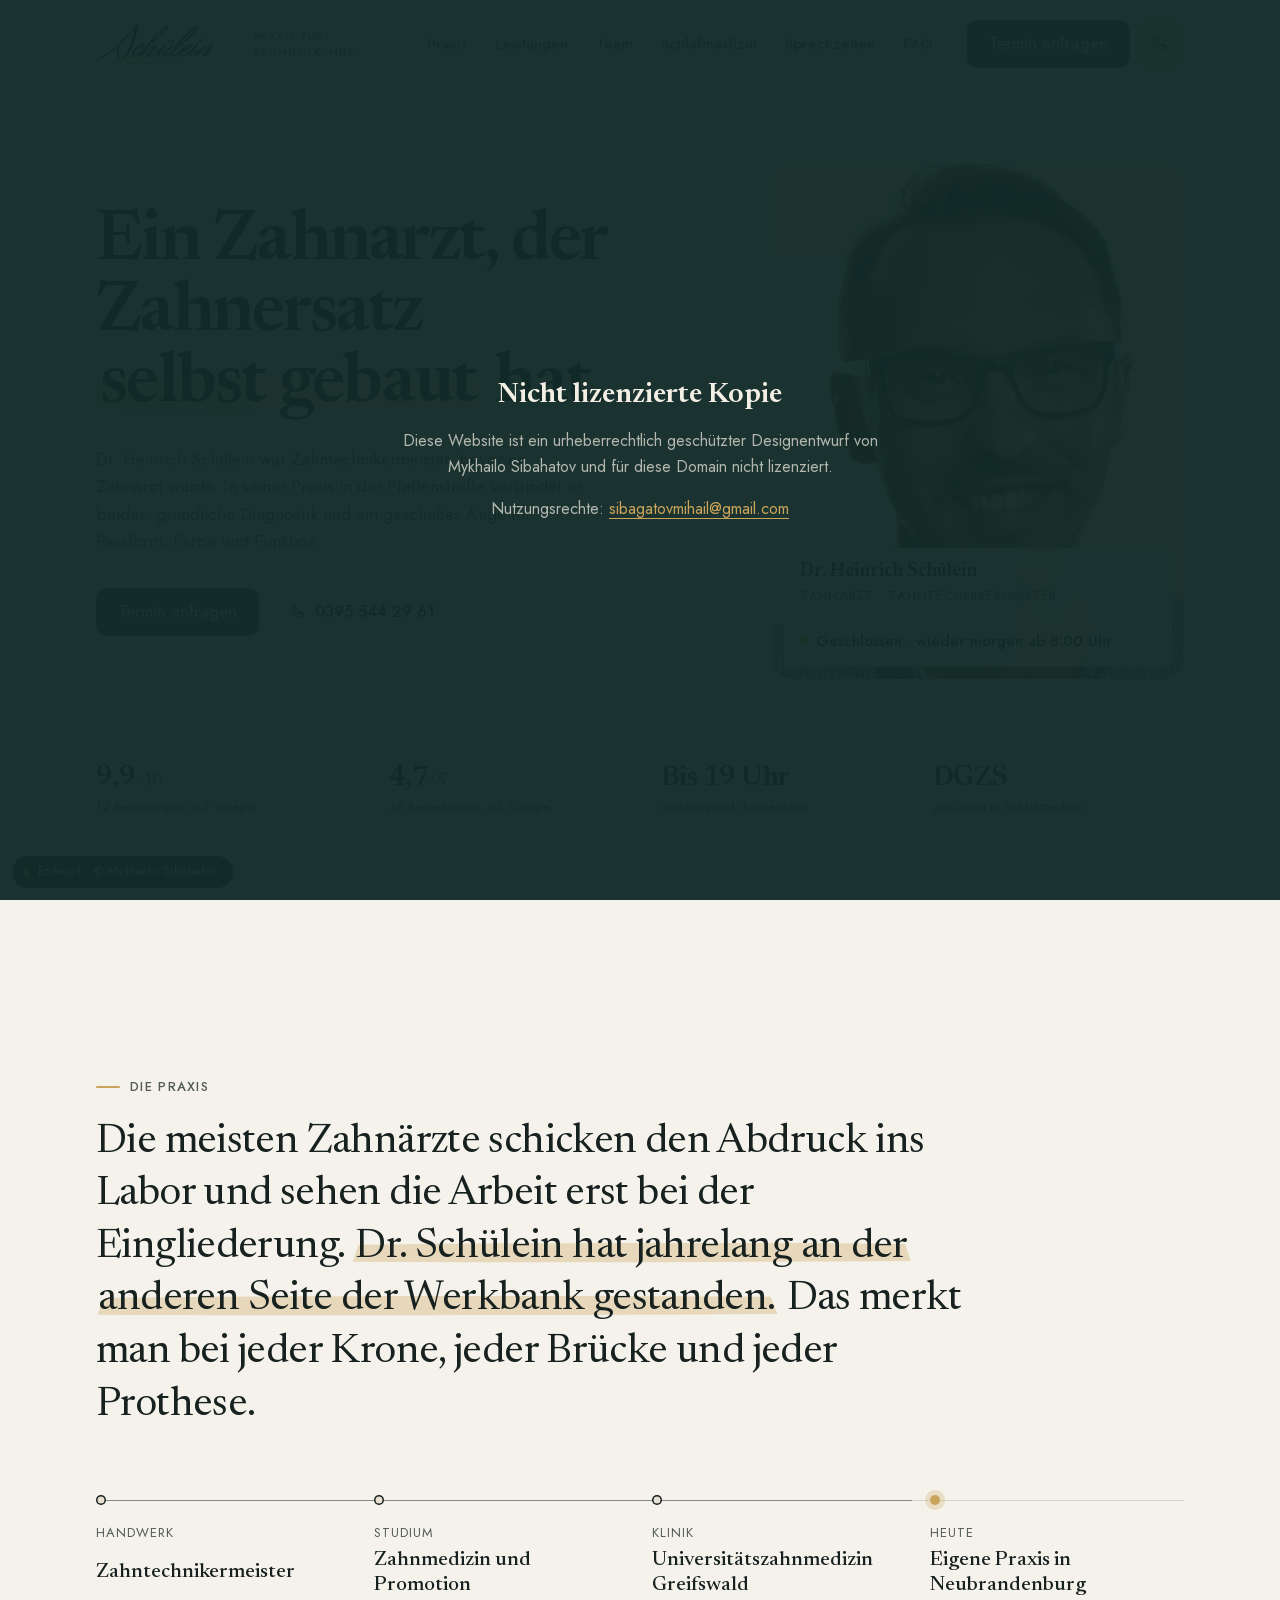
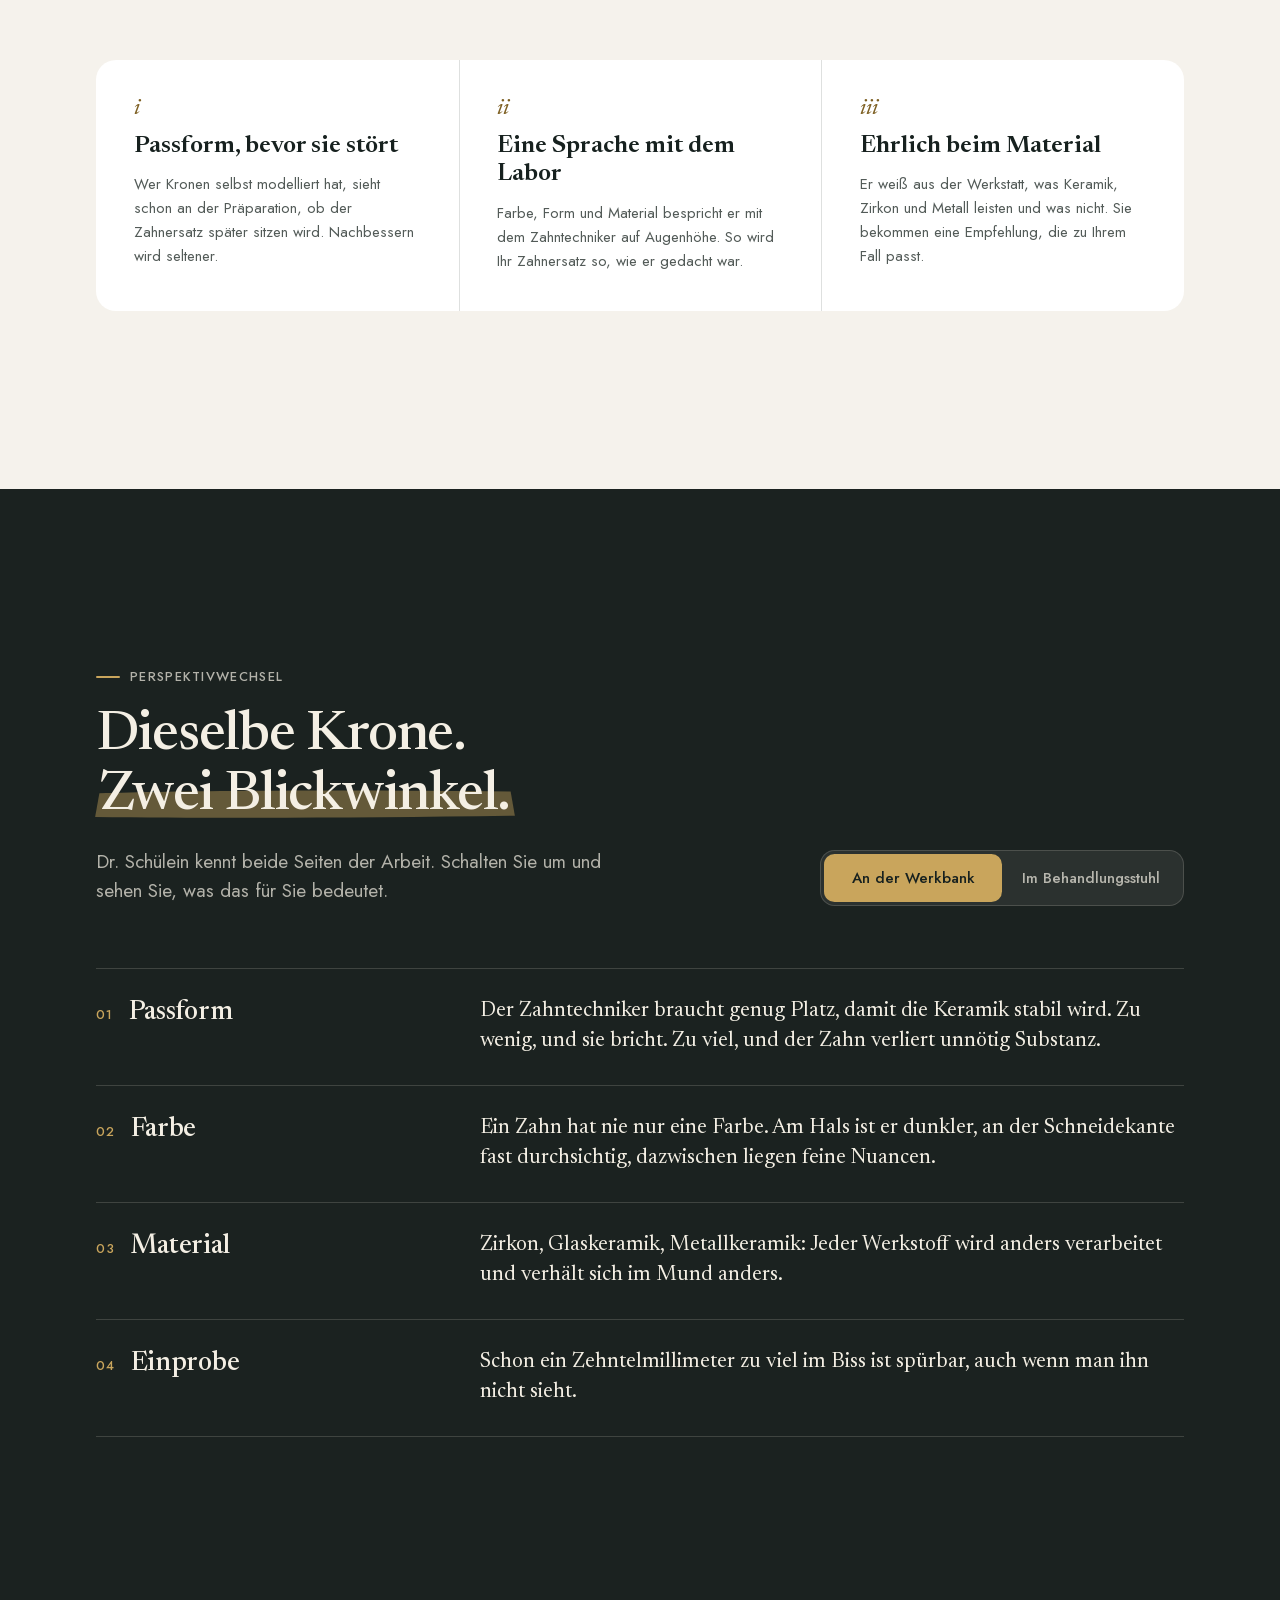
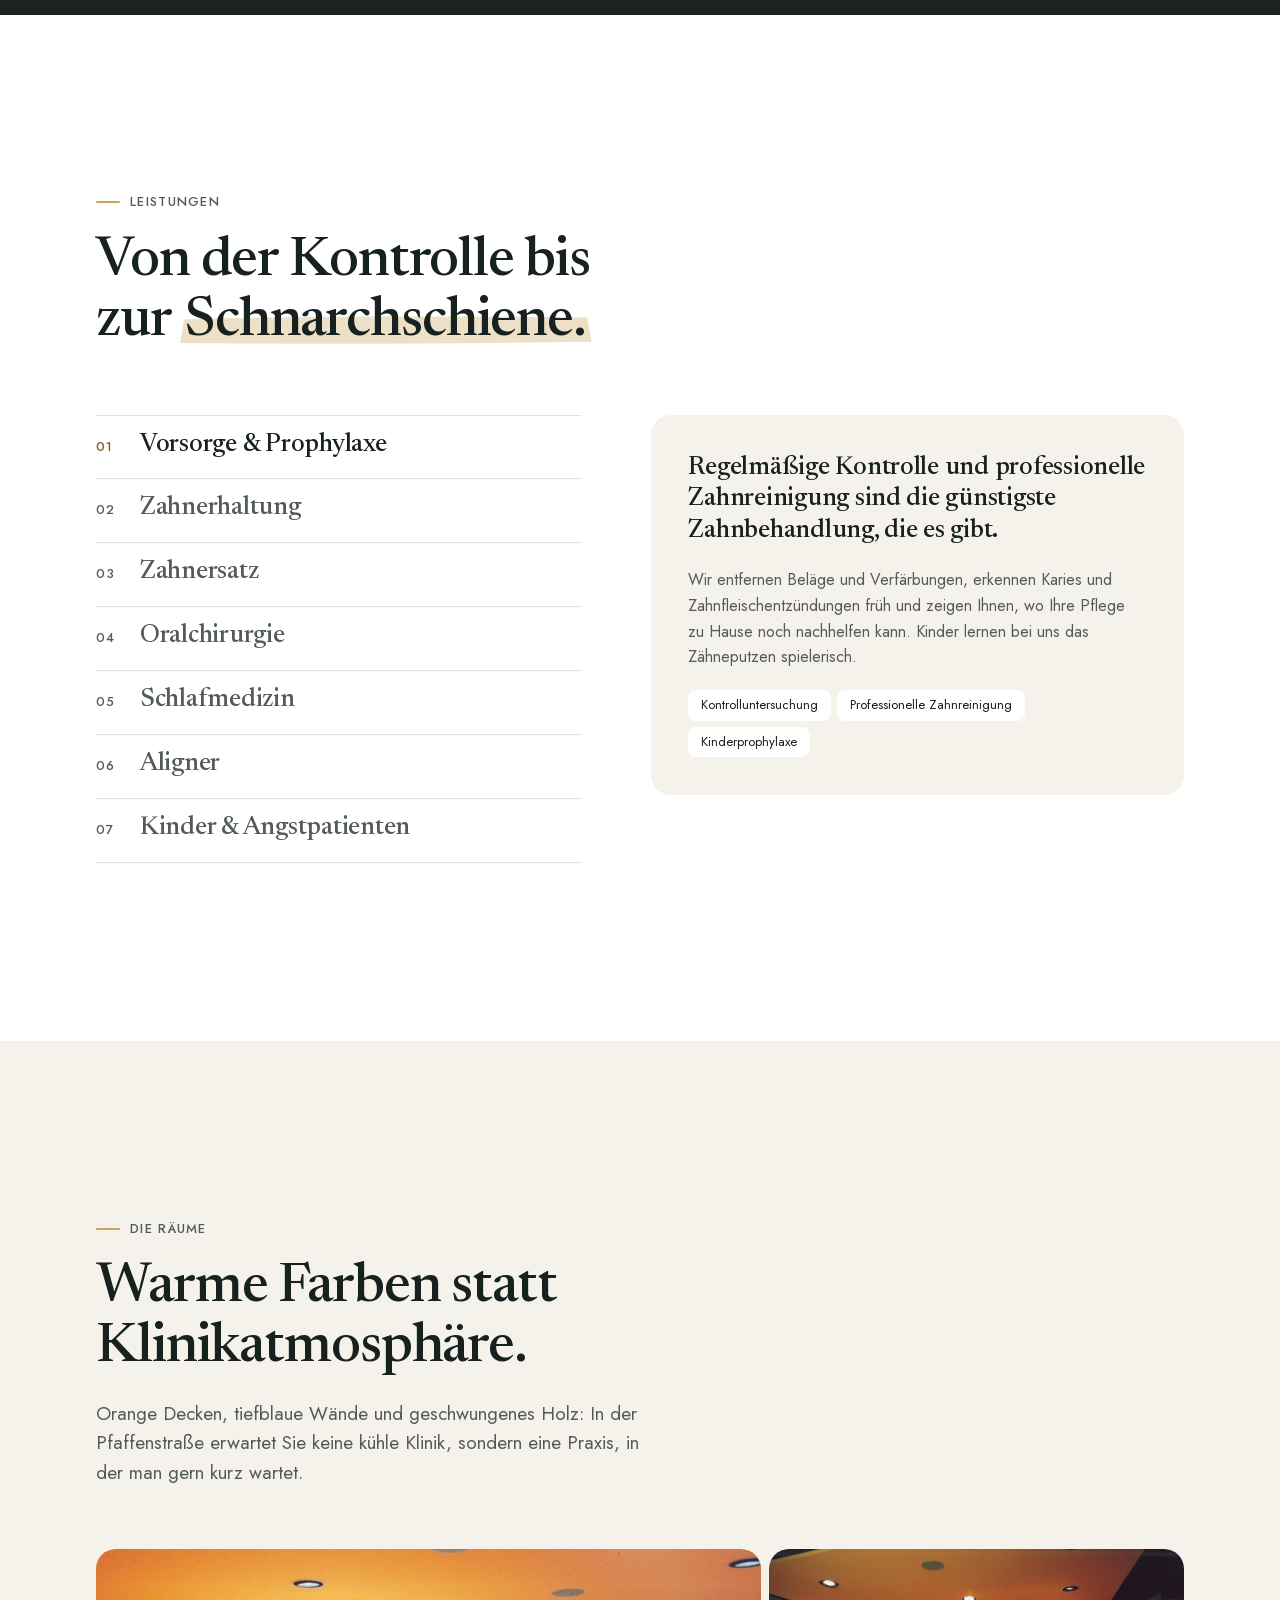
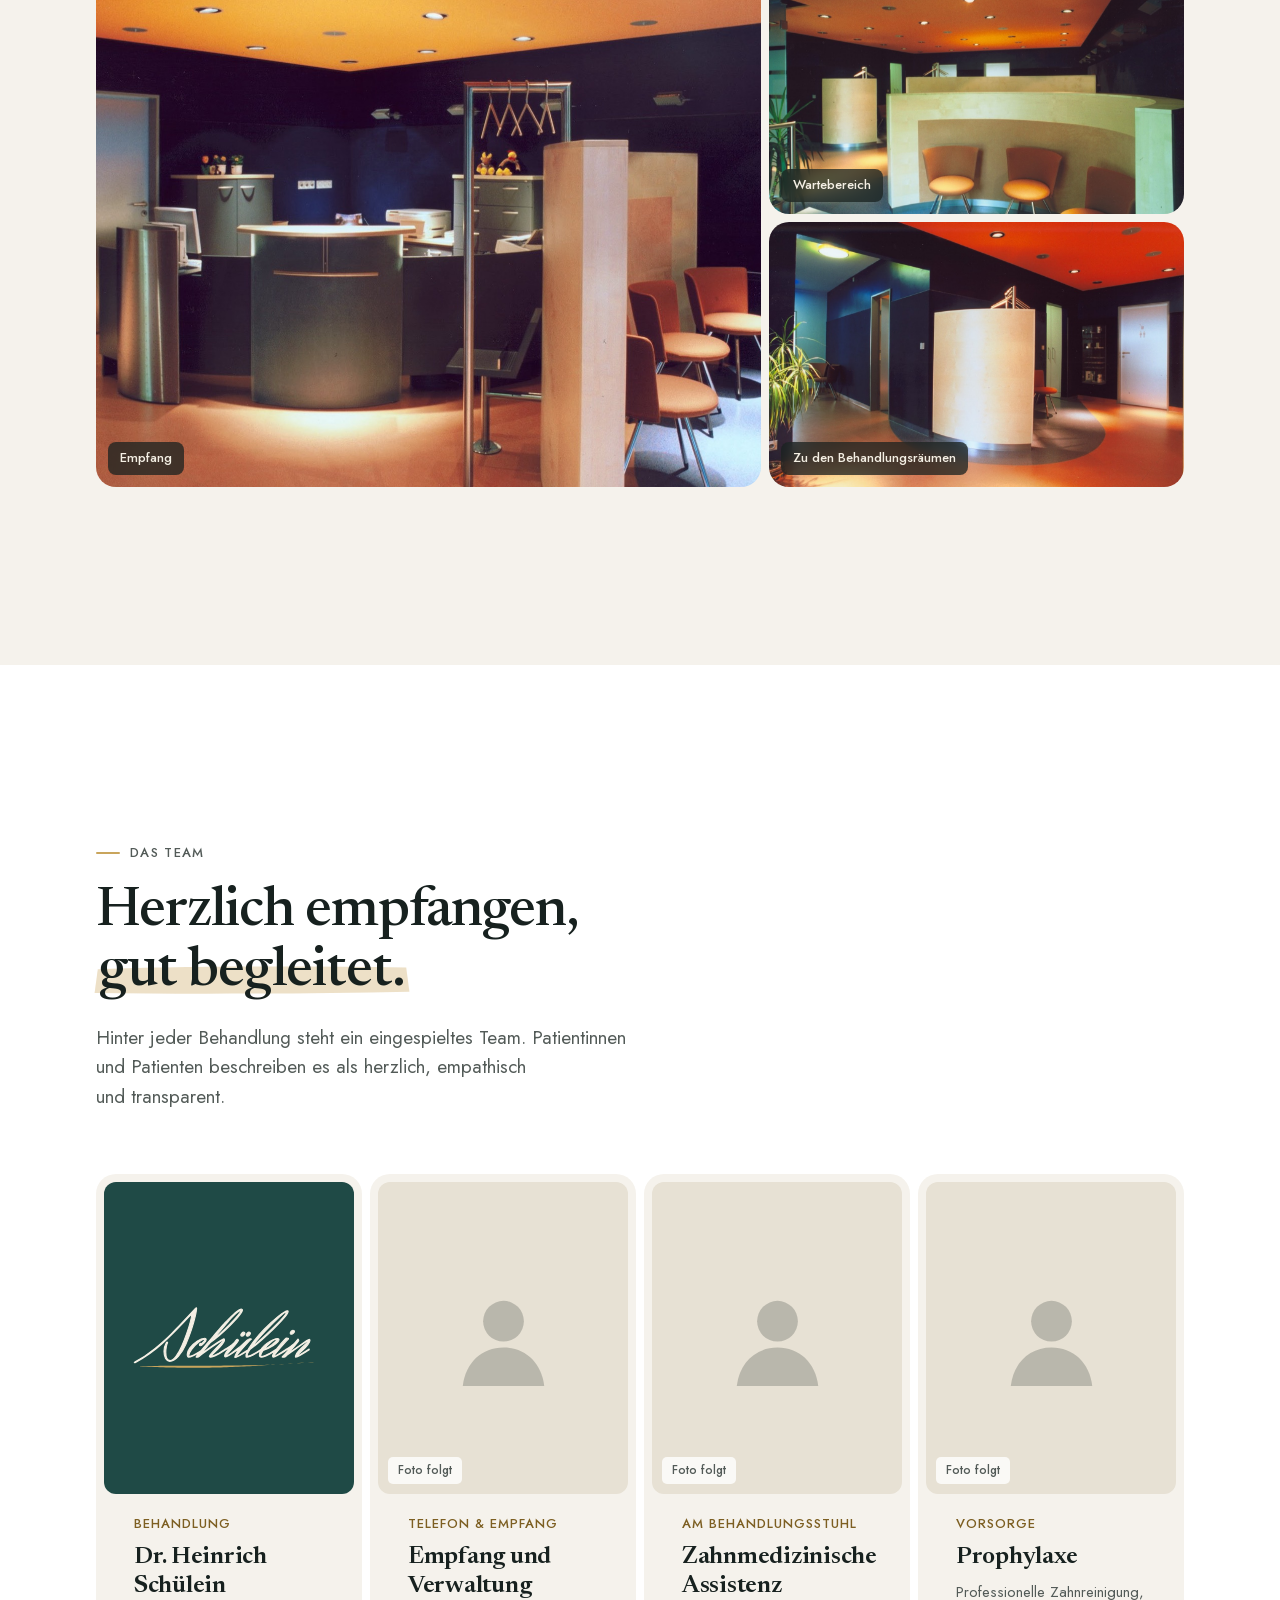
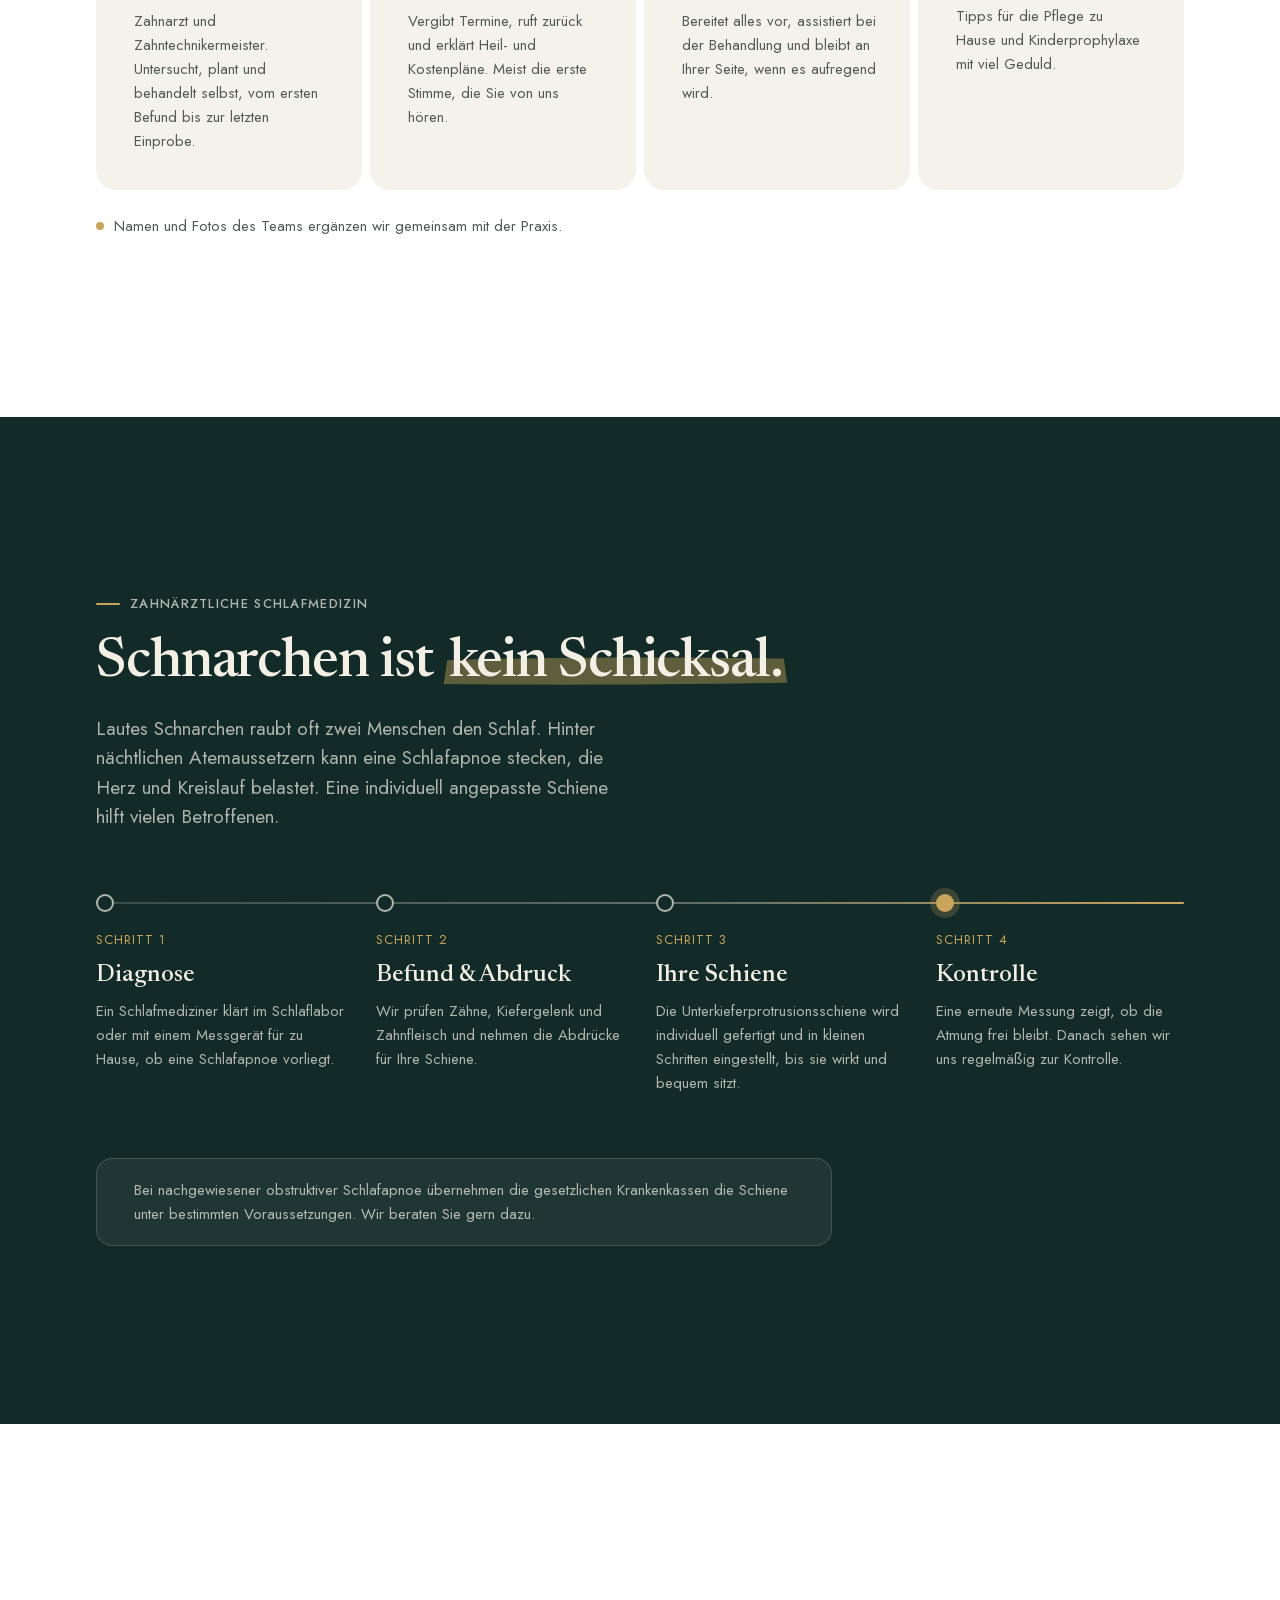
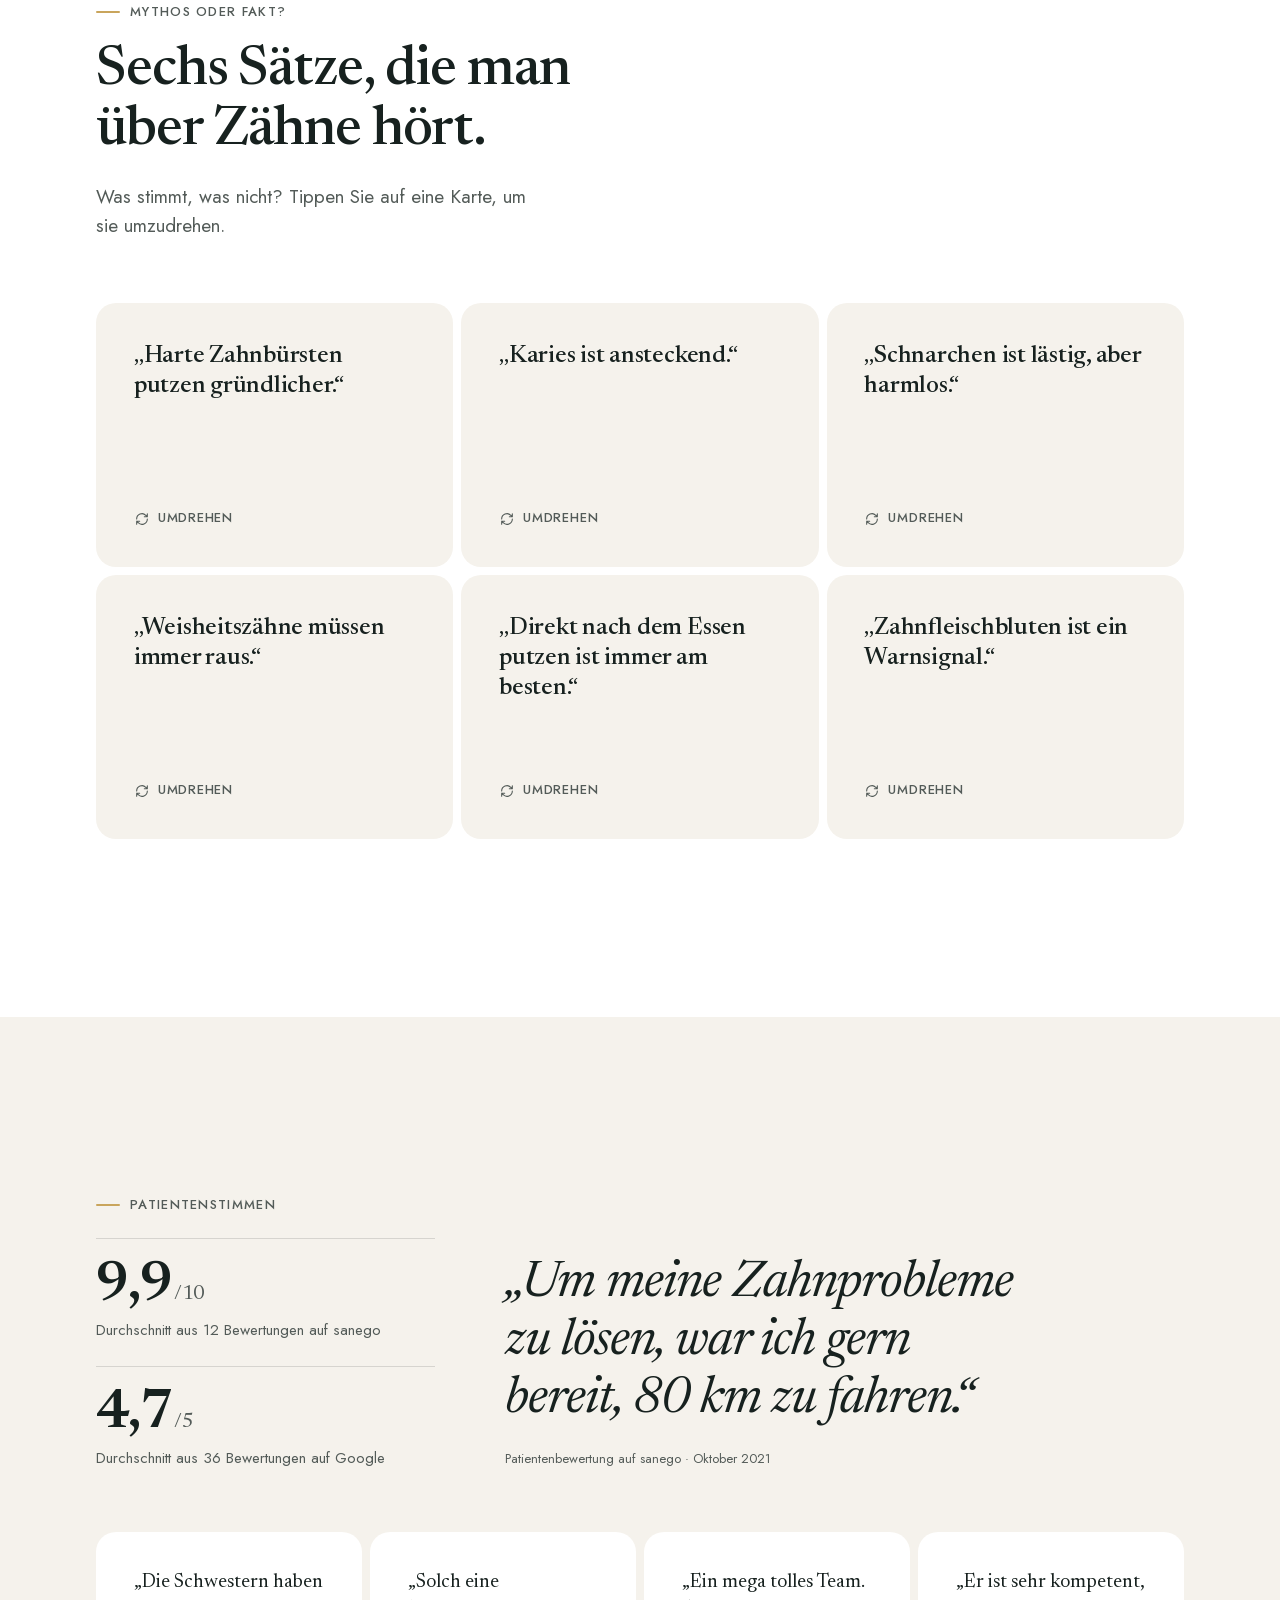
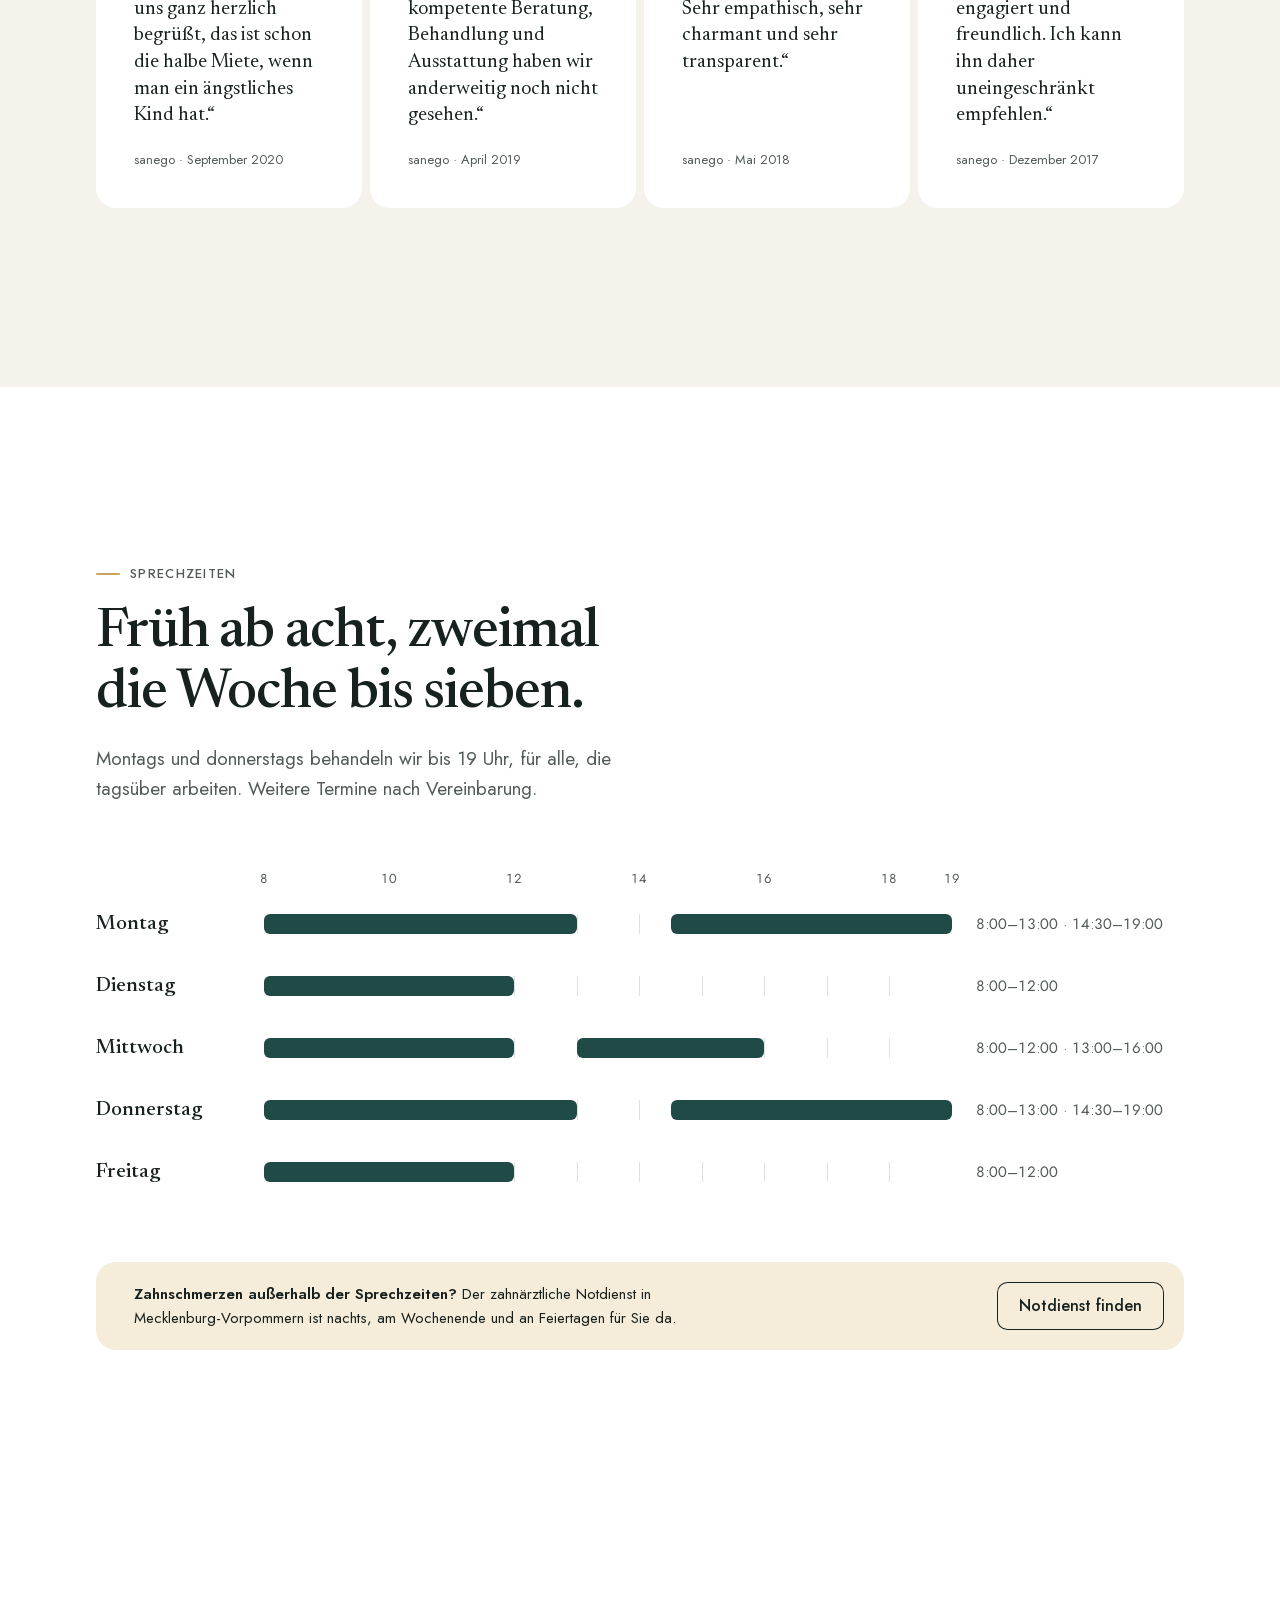
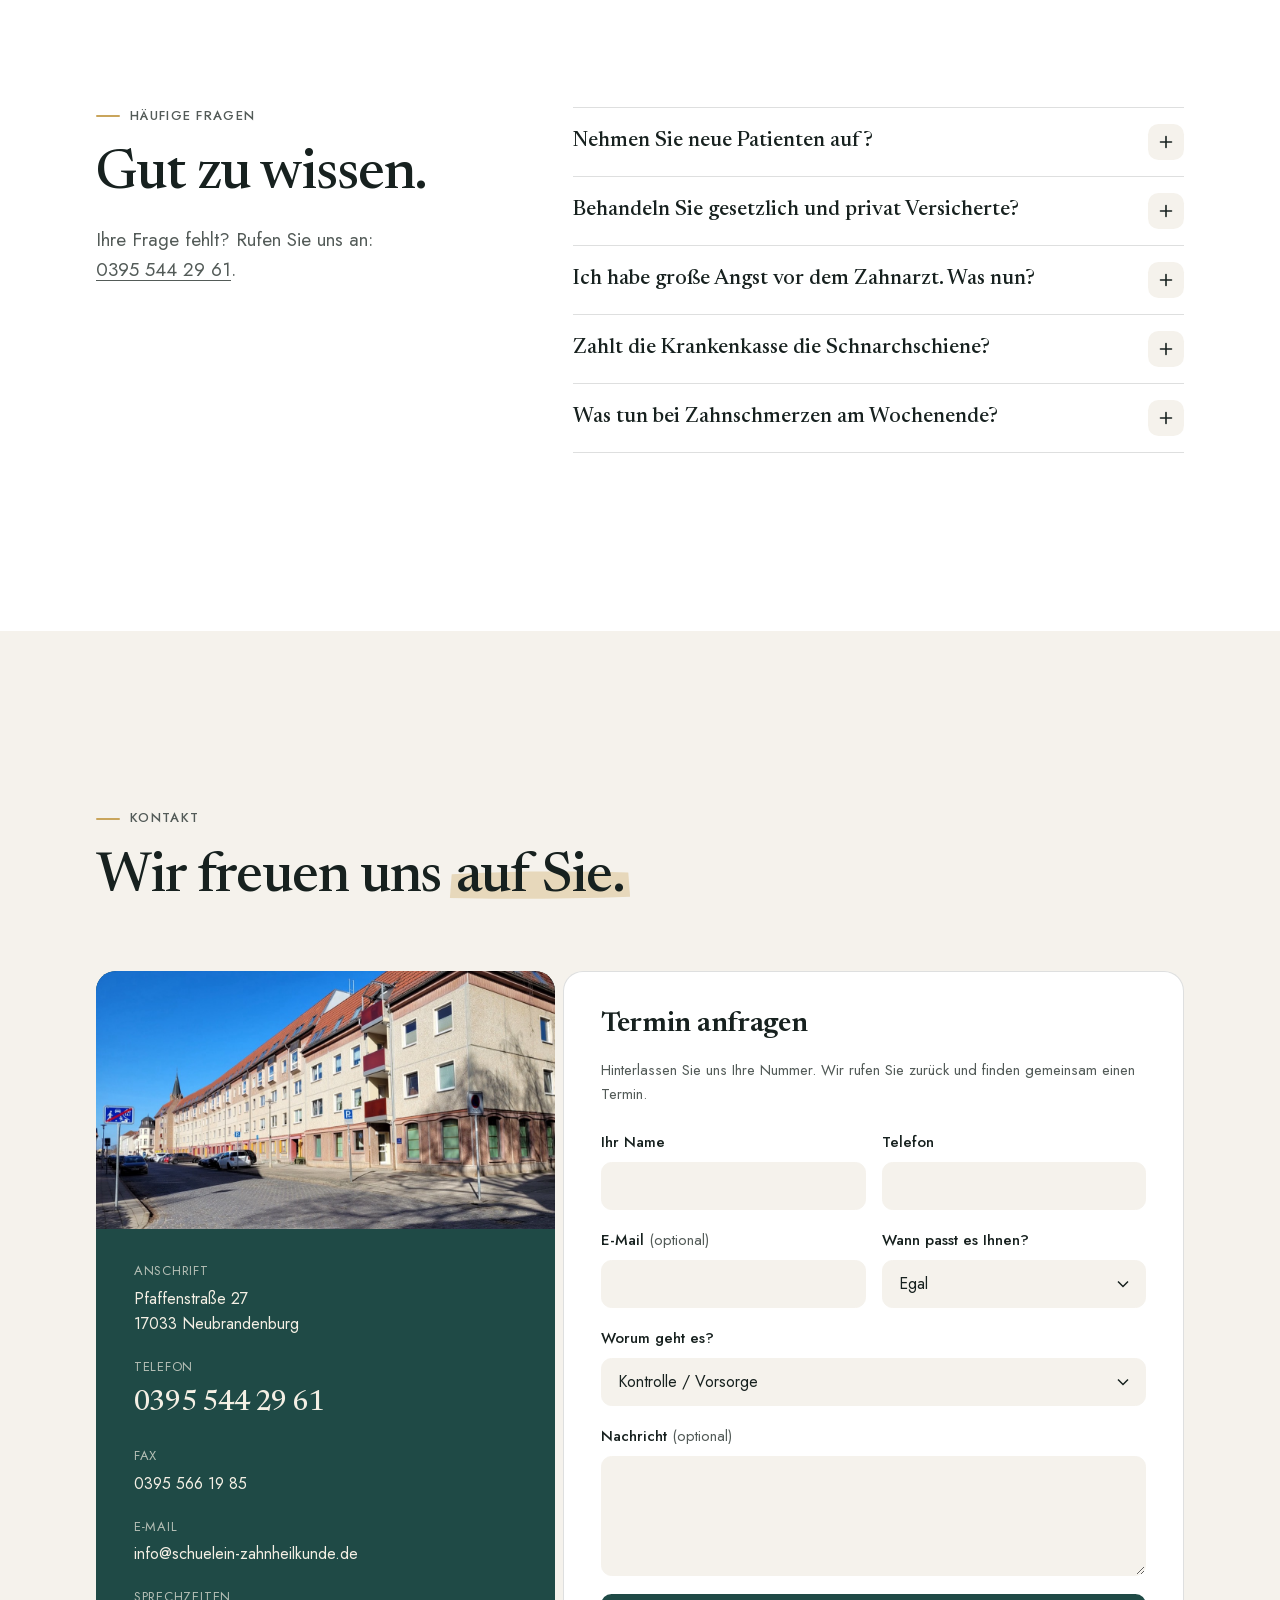
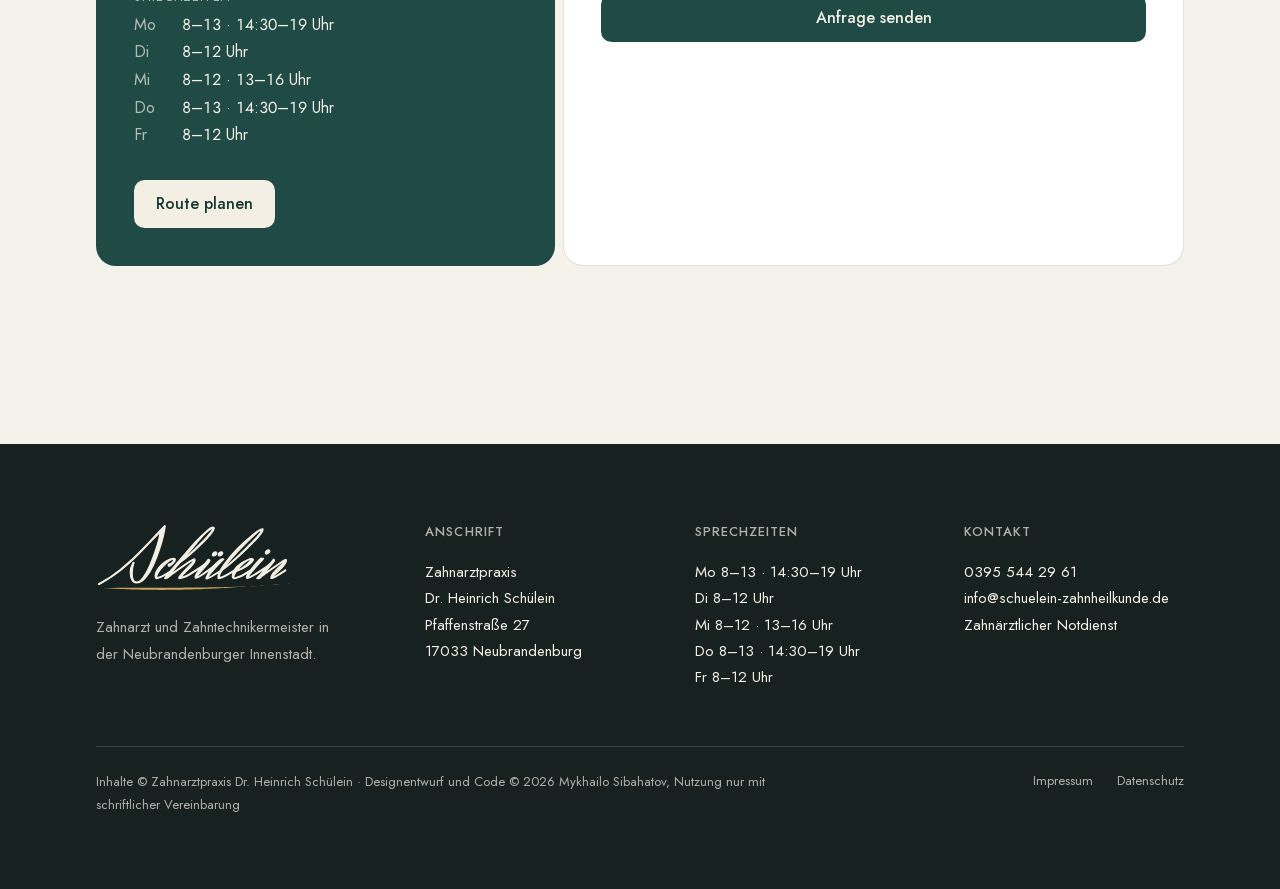
==== commit 0c69d74e: "Marker instead of italics in the Praxis statement; version CSS/JS links A cached old stylesheet pair" ====
--- a/index.html
+++ b/index.html
@@ -19,14 +19,14 @@
   <link rel="apple-touch-icon" href="assets/apple-touch-icon.png">
   <link rel="preload" href="fonts/newsreader.woff2" as="font" type="font/woff2" crossorigin>
   <link rel="preload" href="fonts/jost-latin.woff2" as="font" type="font/woff2" crossorigin>
-  <link rel="stylesheet" href="css/styles.css">
+  <link rel="stylesheet" href="css/styles.css?v=20260924b">
   <script>
     /* freeze the viewport unit before first paint — refreshed on width change only */
     document.documentElement.classList.add('js');
     window.__vhPx = window.innerHeight;
     document.documentElement.style.setProperty('--vh', (window.__vhPx * 0.01) + 'px');
   </script>
-  <script src="js/main.js" defer></script>
+  <script src="js/main.js?v=20260924b" defer></script>
 </head>
 <body>
   <svg width="0" height="0" style="position:absolute" aria-hidden="true">
--- a/css/styles.css
+++ b/css/styles.css
@@ -164,7 +164,7 @@
 }
 /* marker highlight: an upright brass highlighter stroke behind one phrase,
    in the hero title and the section titles alike */
-.heading em, .display em {
+.heading em, .display em, .story__statement em {
   font-style: normal; color: inherit;
   padding: 0 .12em; margin: 0 -.06em;
   background: url("data:image/svg+xml,%3Csvg xmlns='http://www.w3.org/2000/svg' viewBox='0 0 200 40' preserveAspectRatio='none'%3E%3Cpath d='M3 9.5C40 6.5 120 5 197 7.5L199 35C130 37.5 60 38 1 36.5Z' fill='%23C9A55C' fill-opacity='.34'/%3E%3C/svg%3E") no-repeat 0 78% / 100% .62em;
@@ -333,7 +333,6 @@
   font-weight: 400; line-height: 1.28; letter-spacing: -.015em;
   max-width: 56rem; text-wrap: pretty;
 }
-.story__statement em { font-style: italic; color: var(--petrol); }
 
 /* Werdegang: a rail with four stations (vertical on phones) */
 .path {
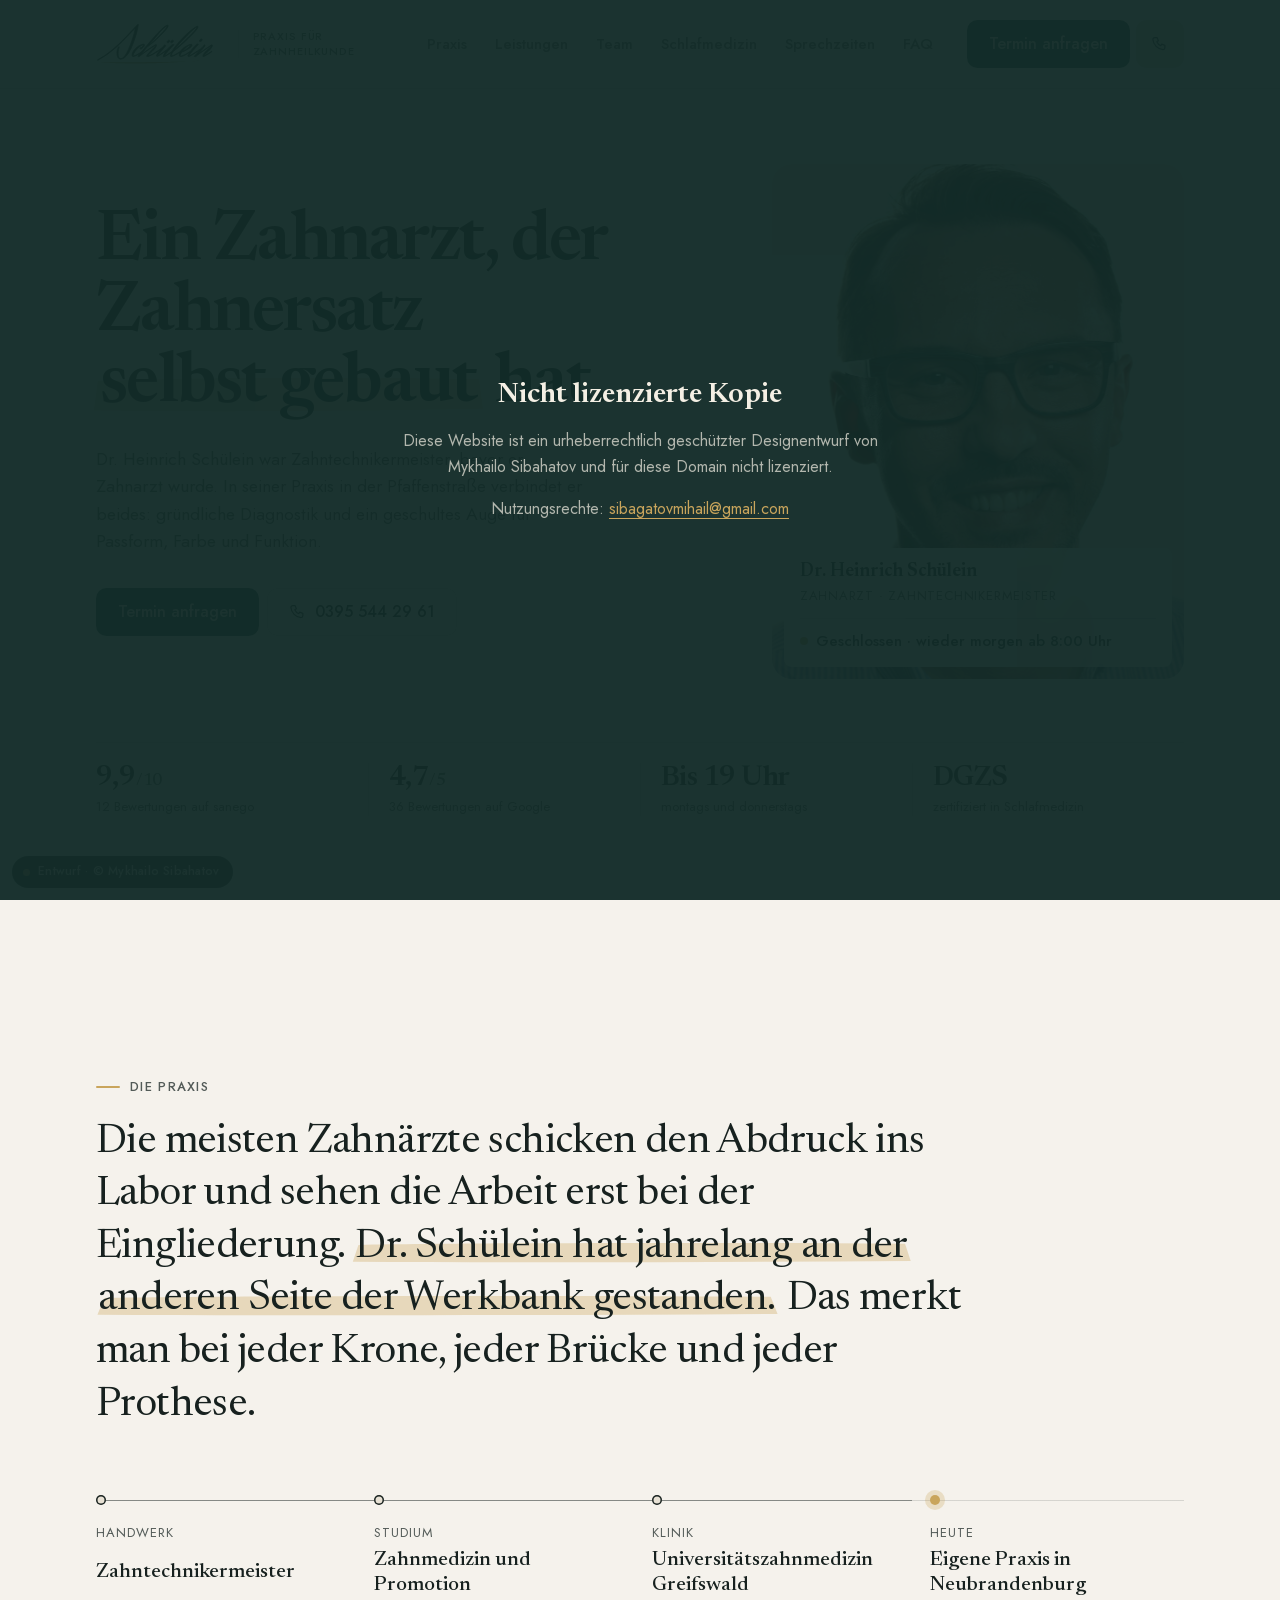
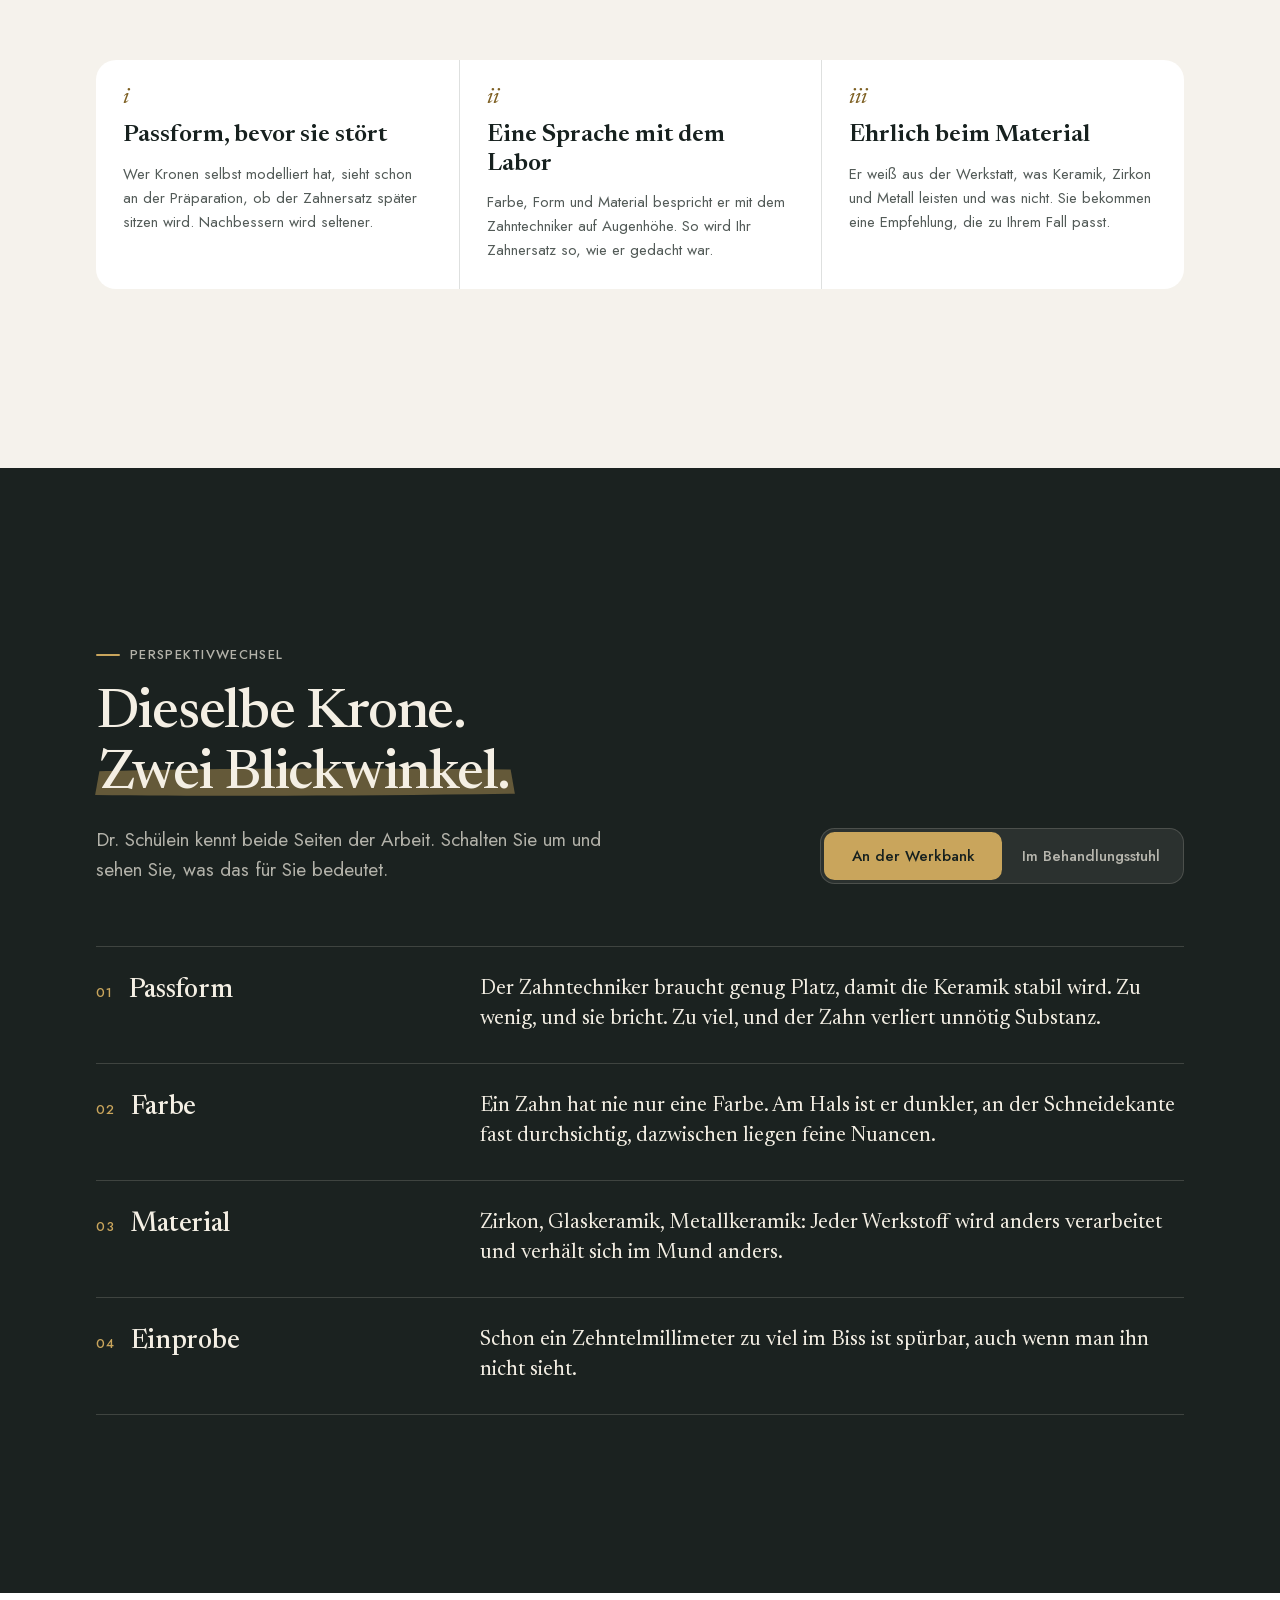
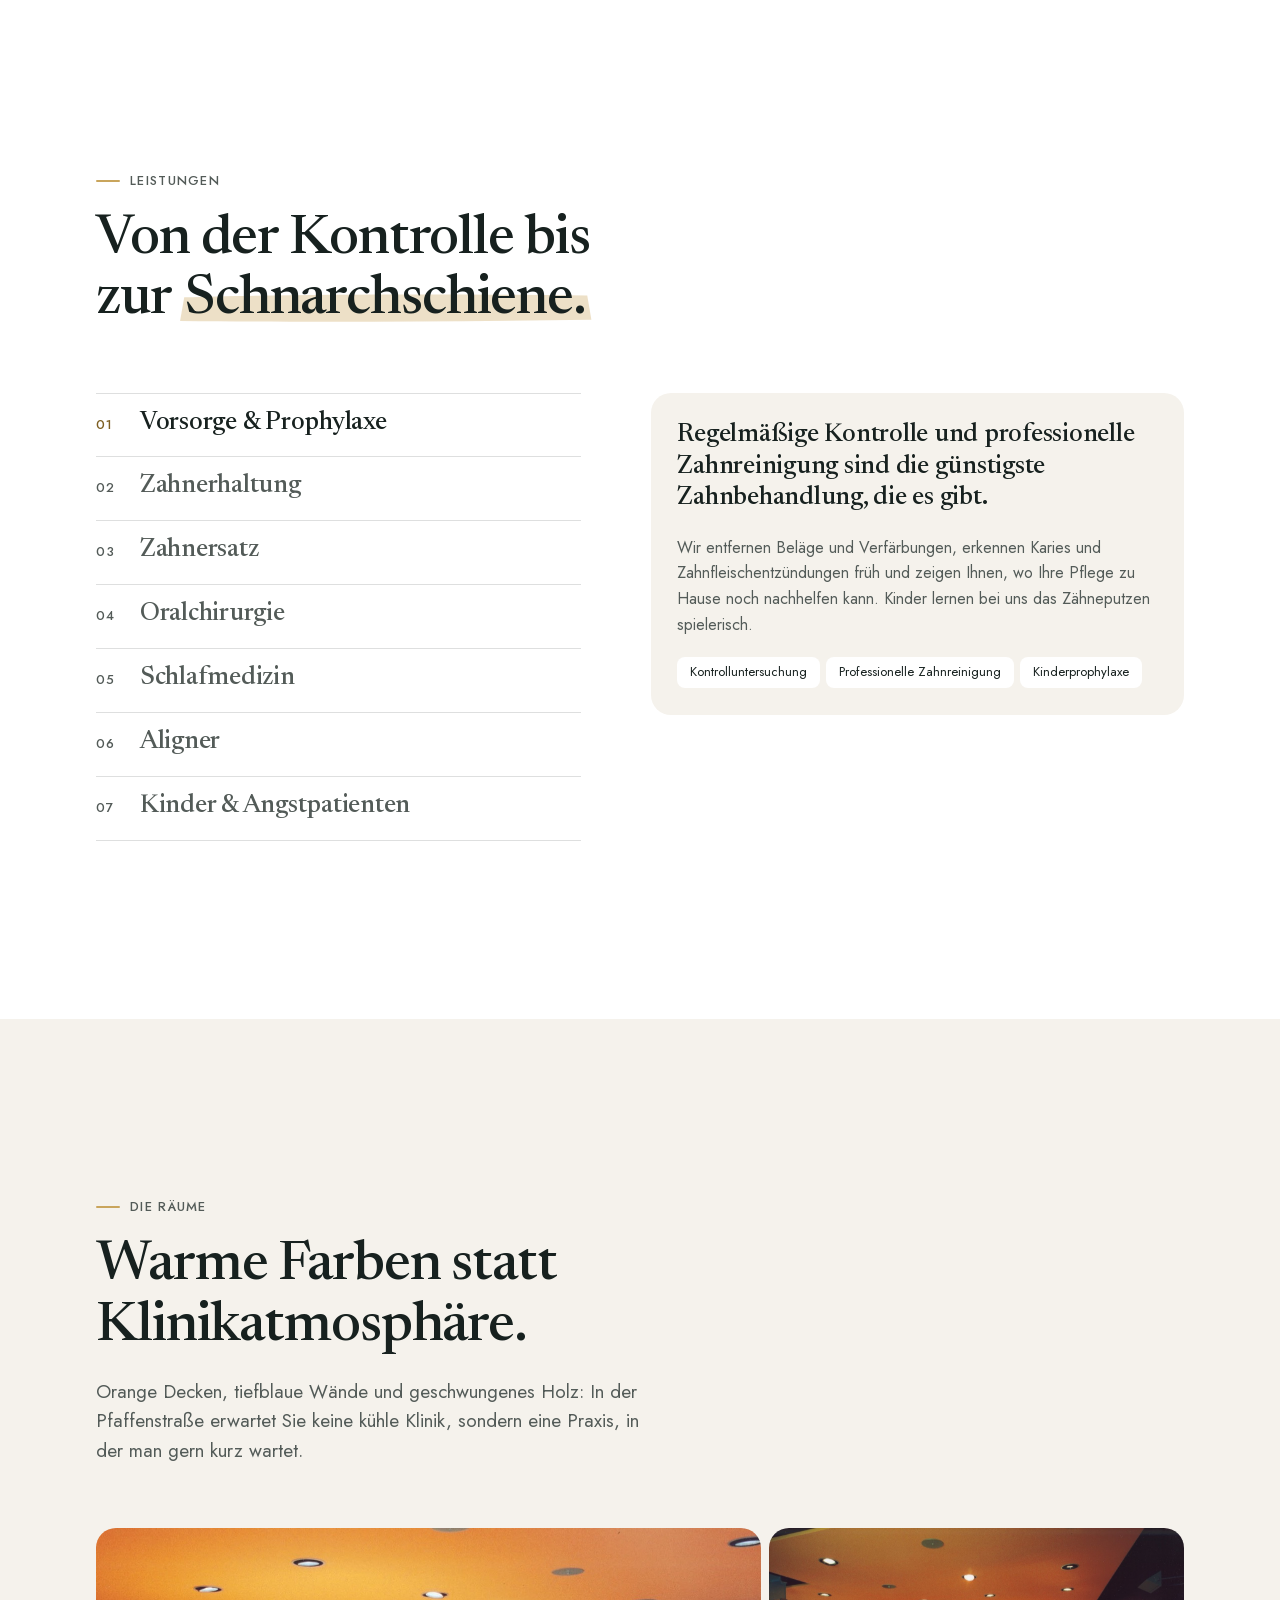
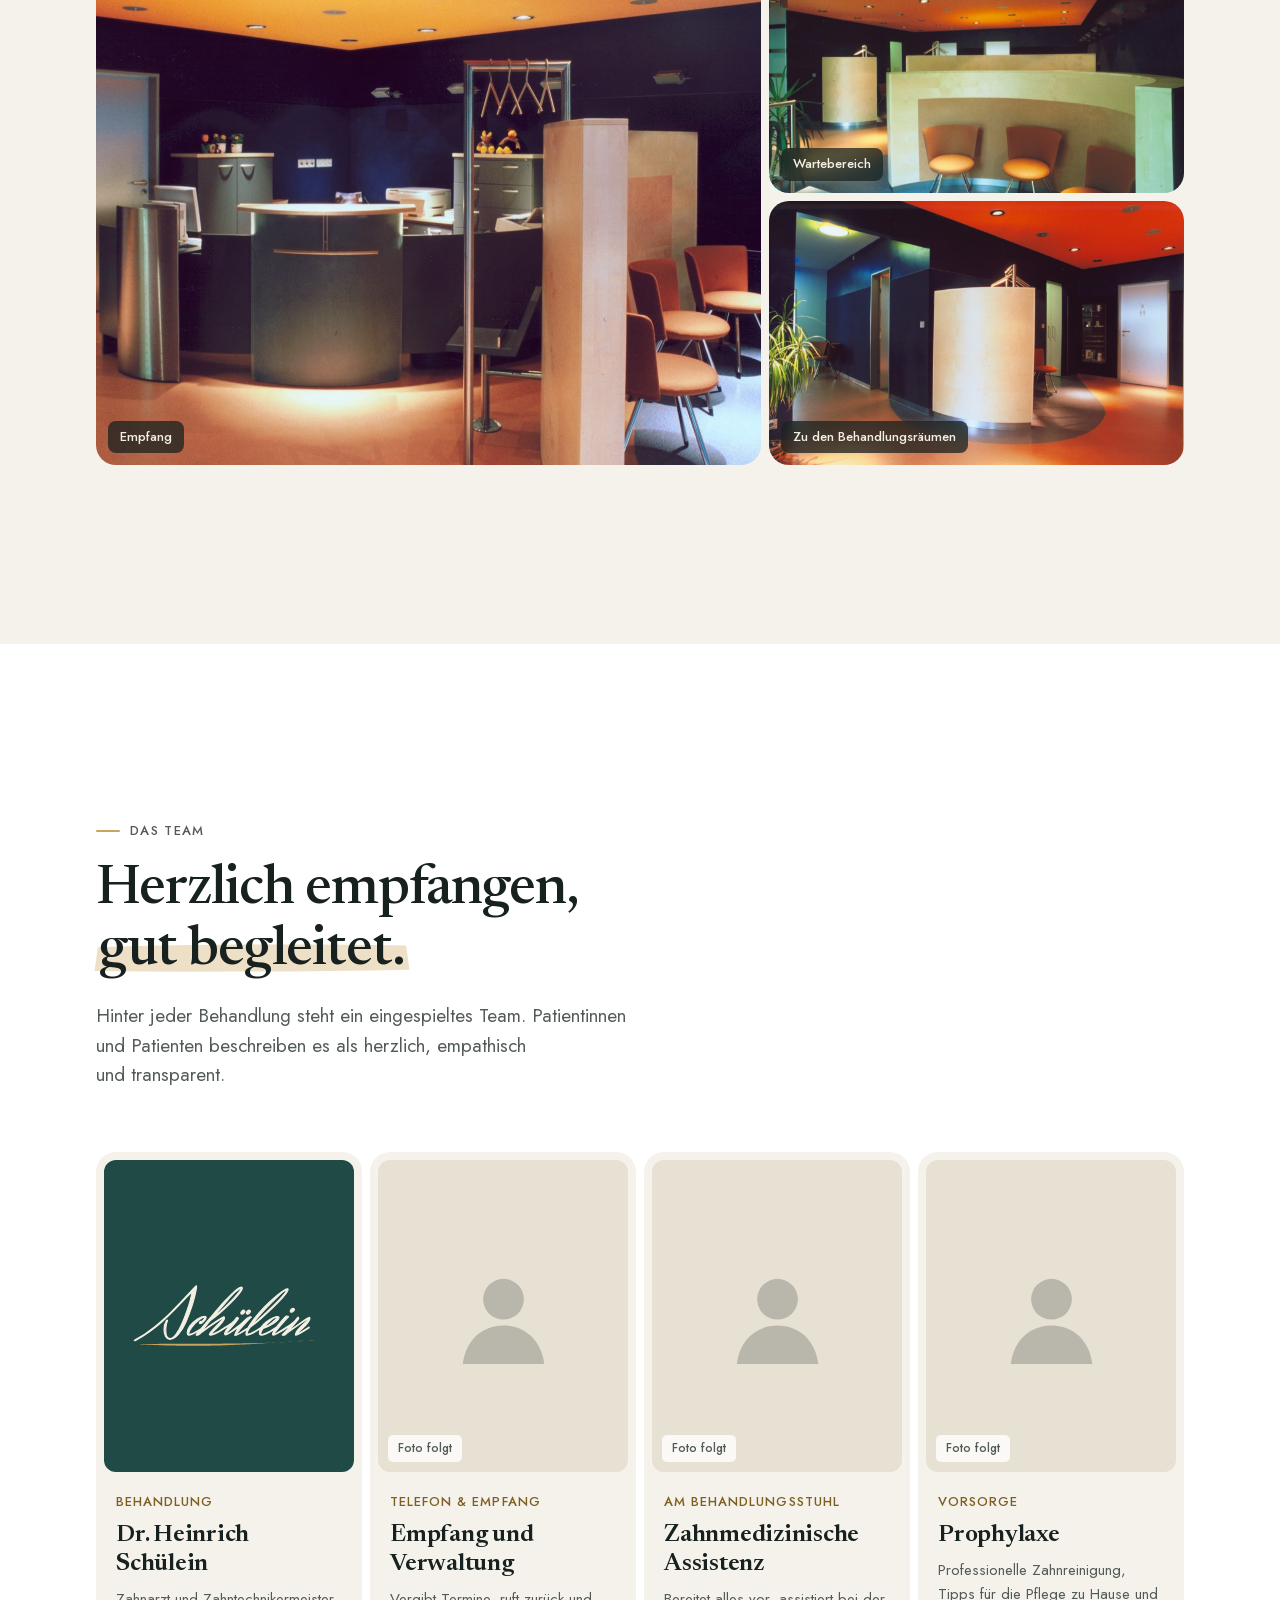
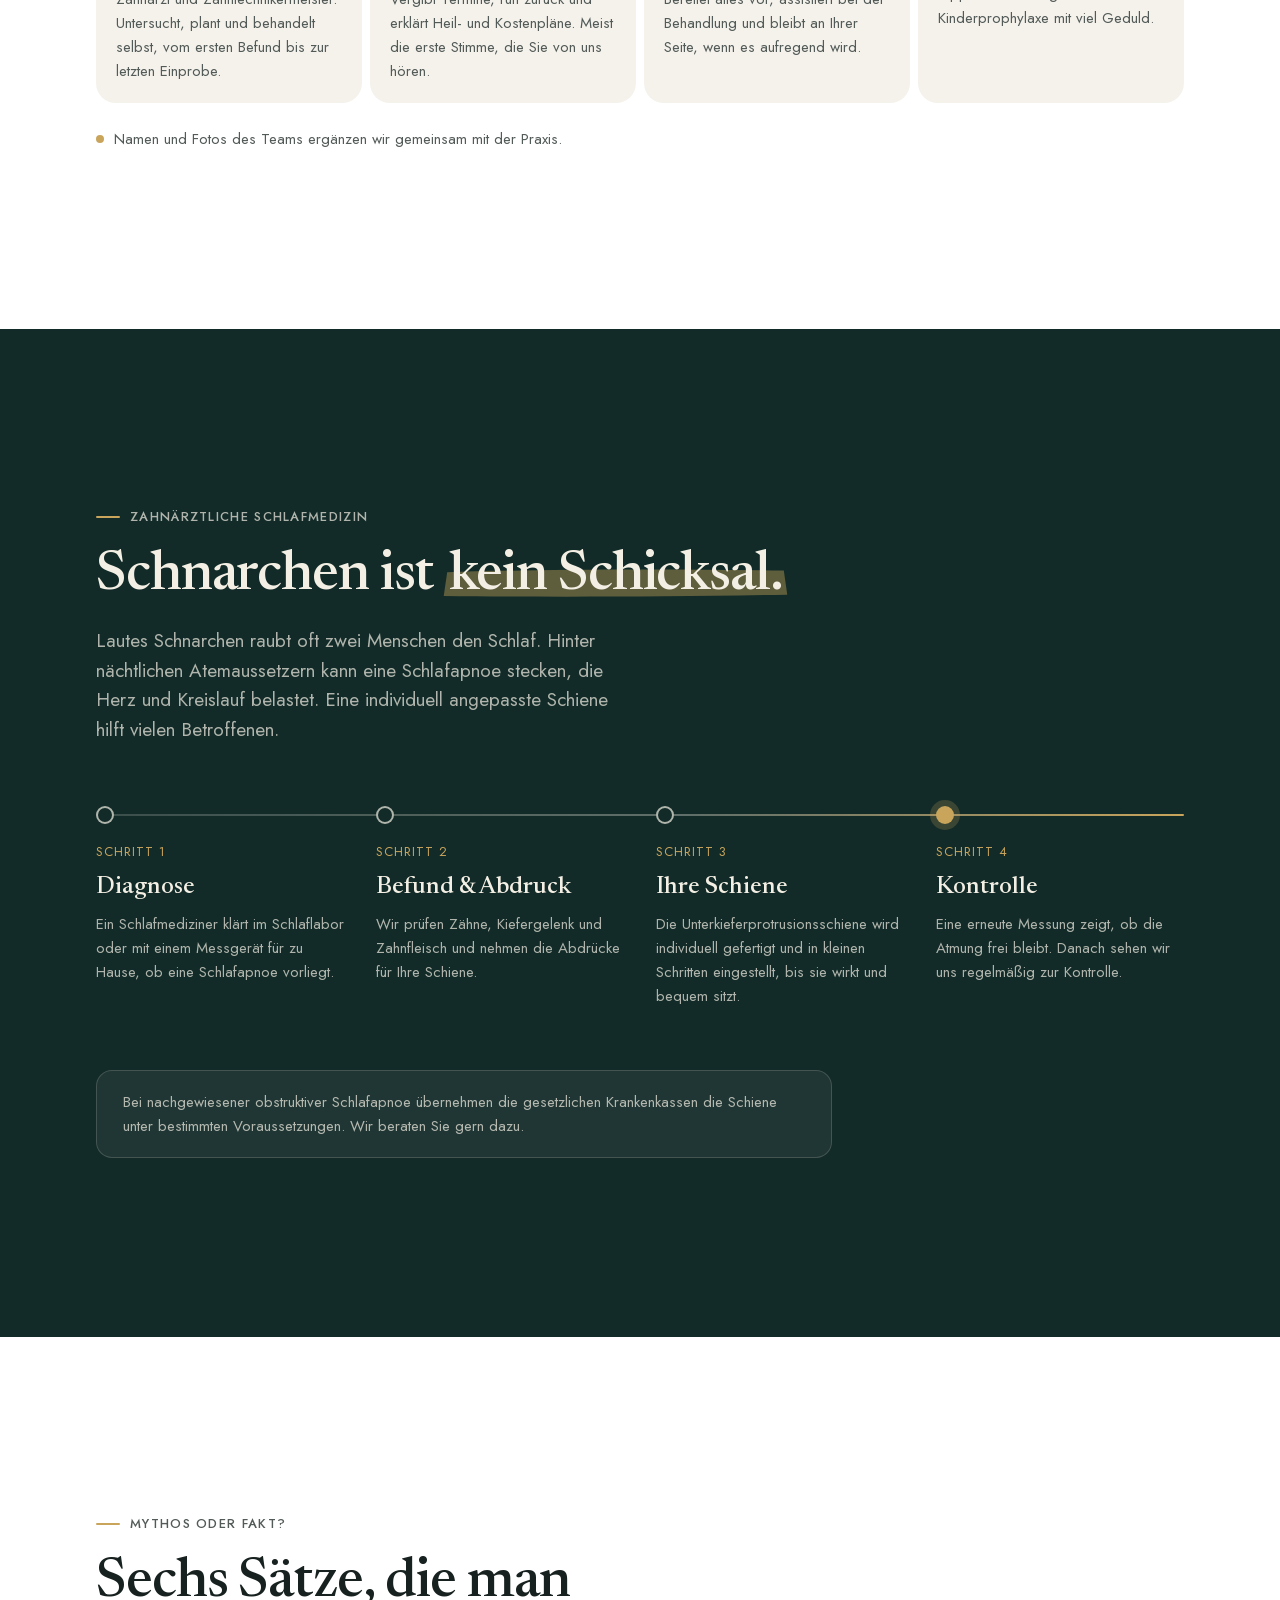
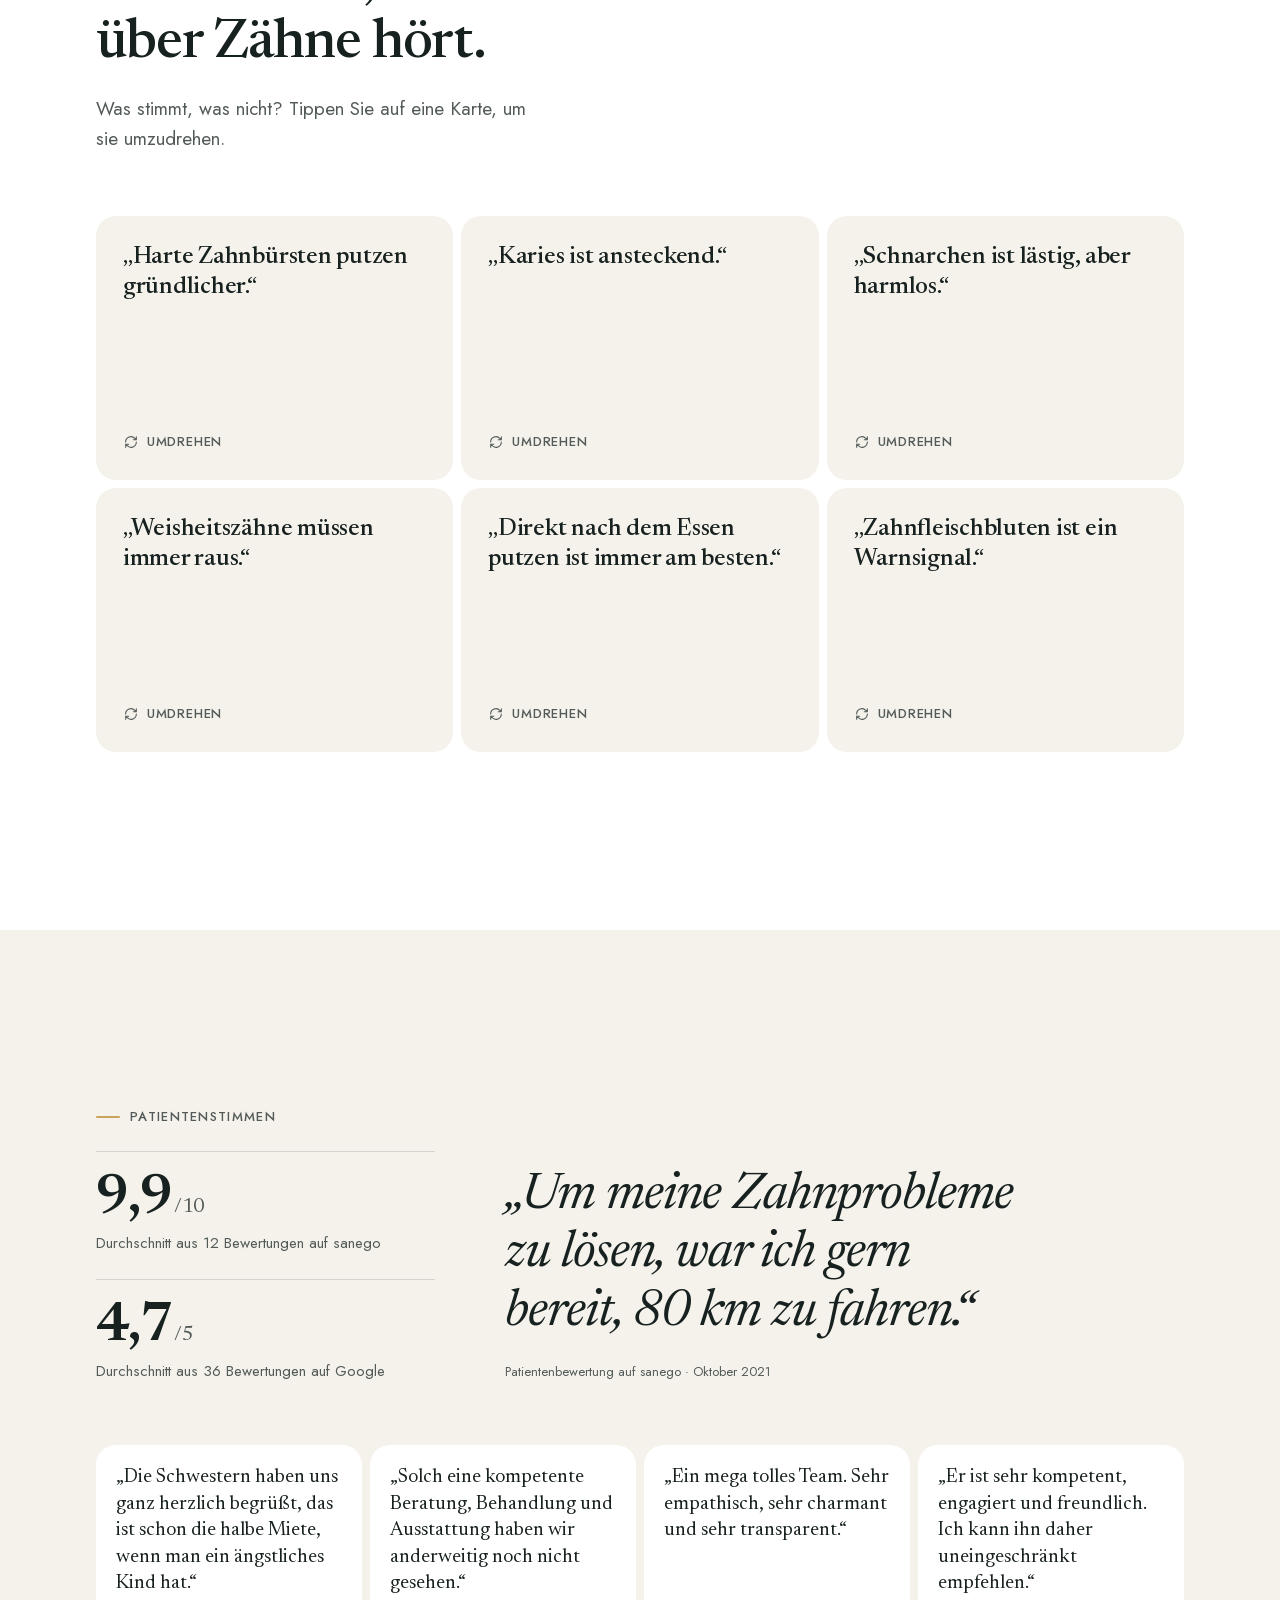
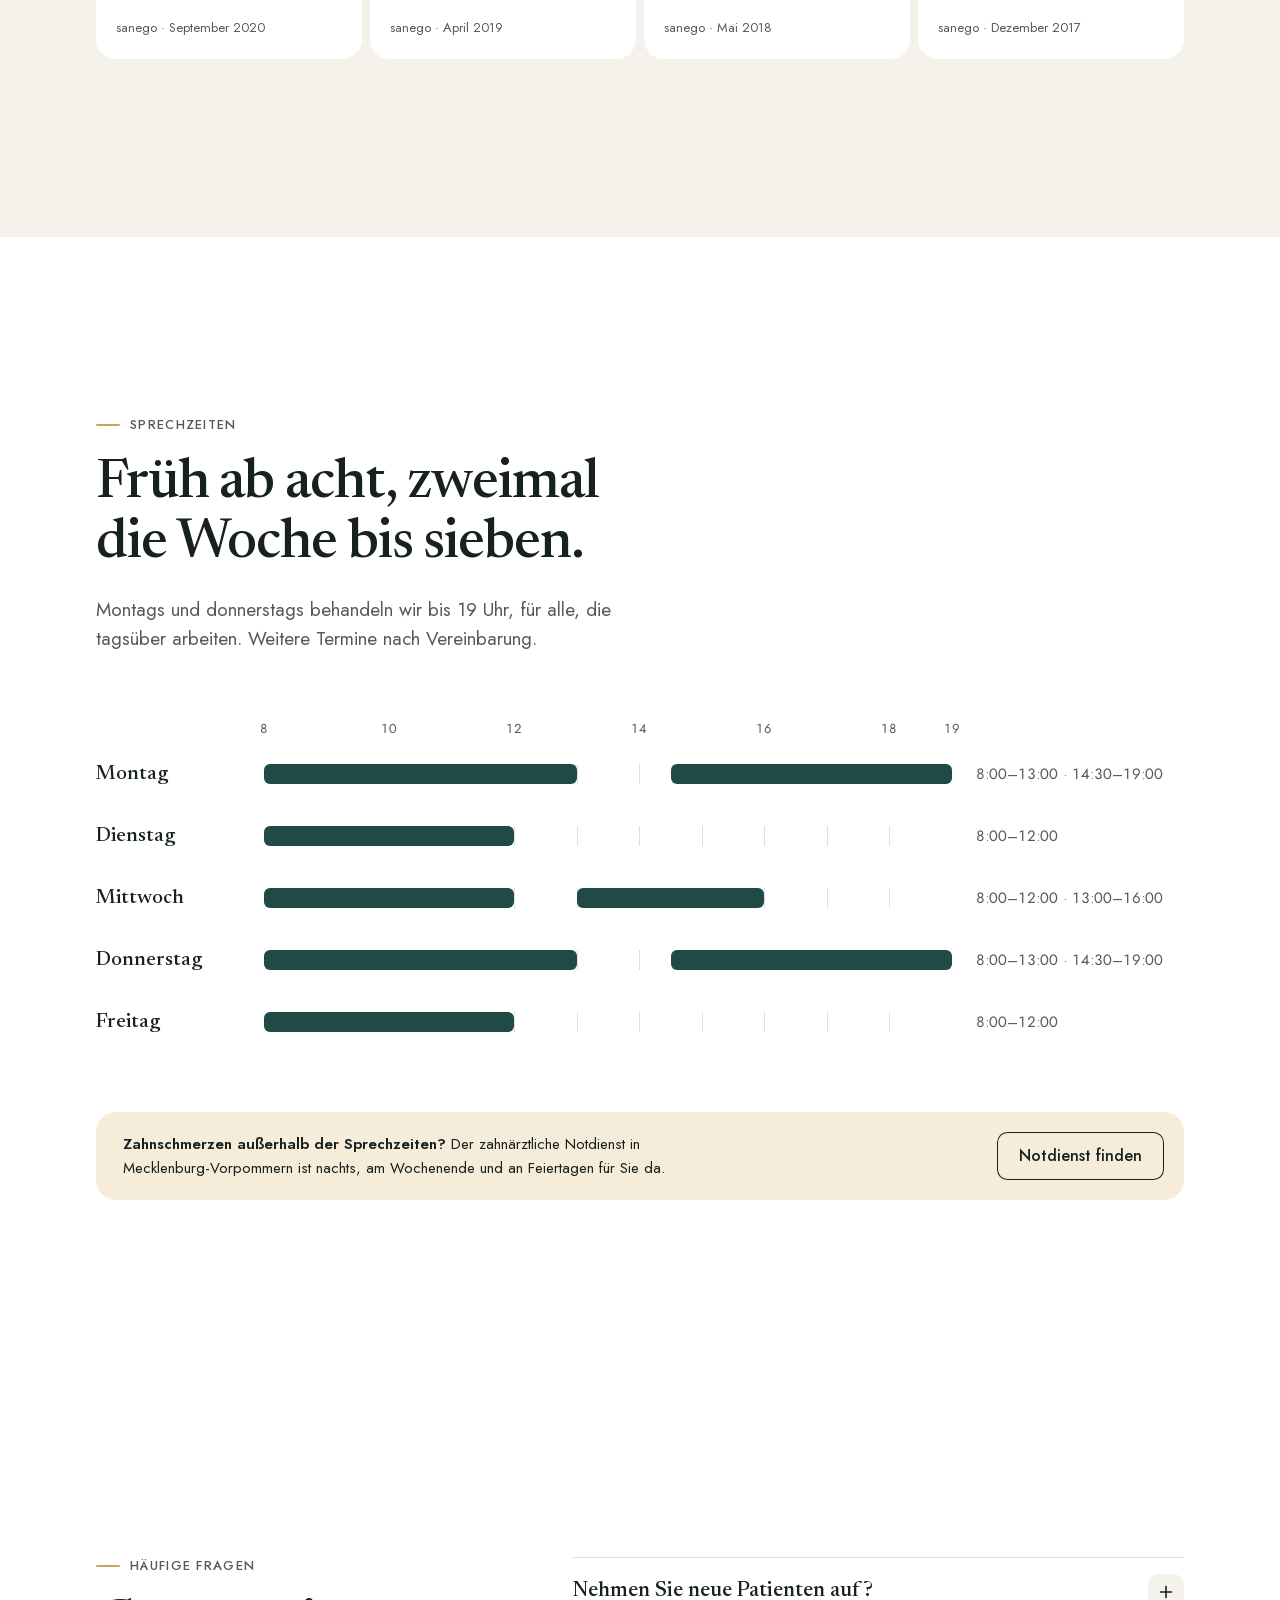
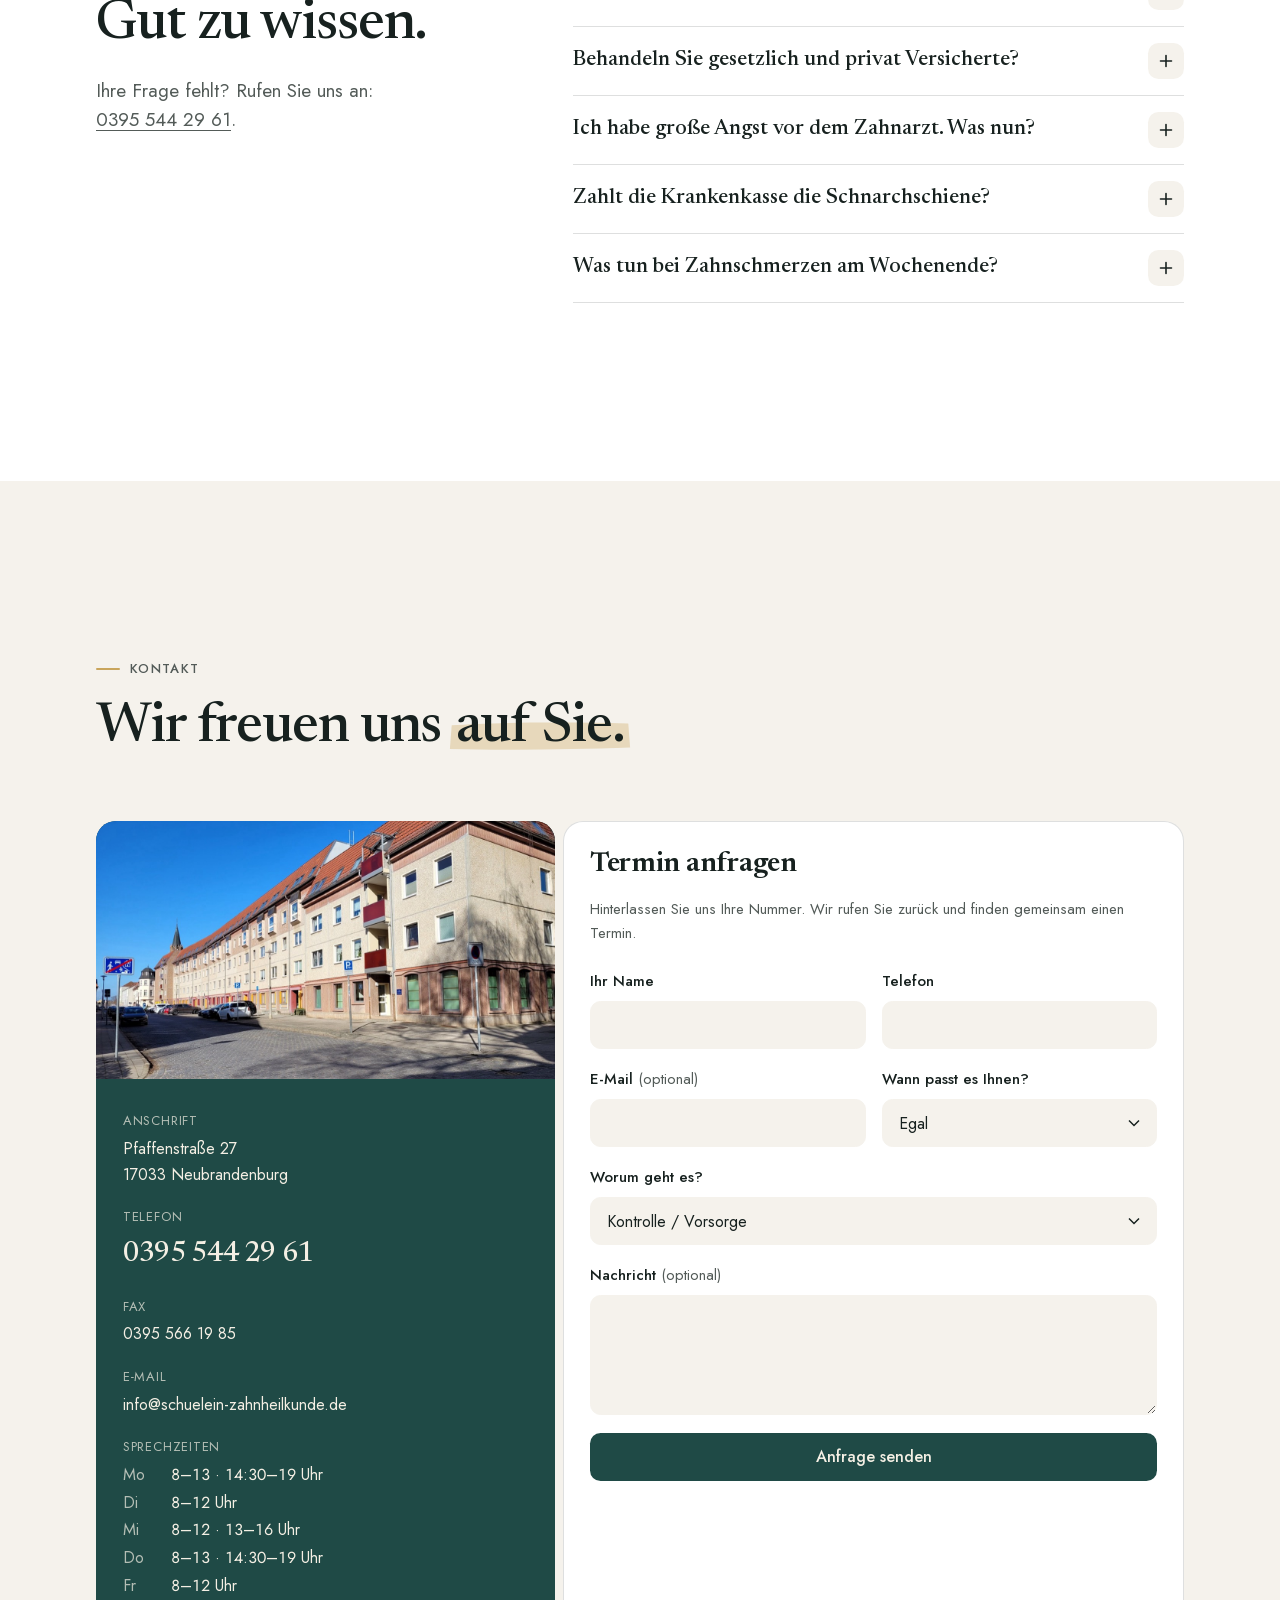
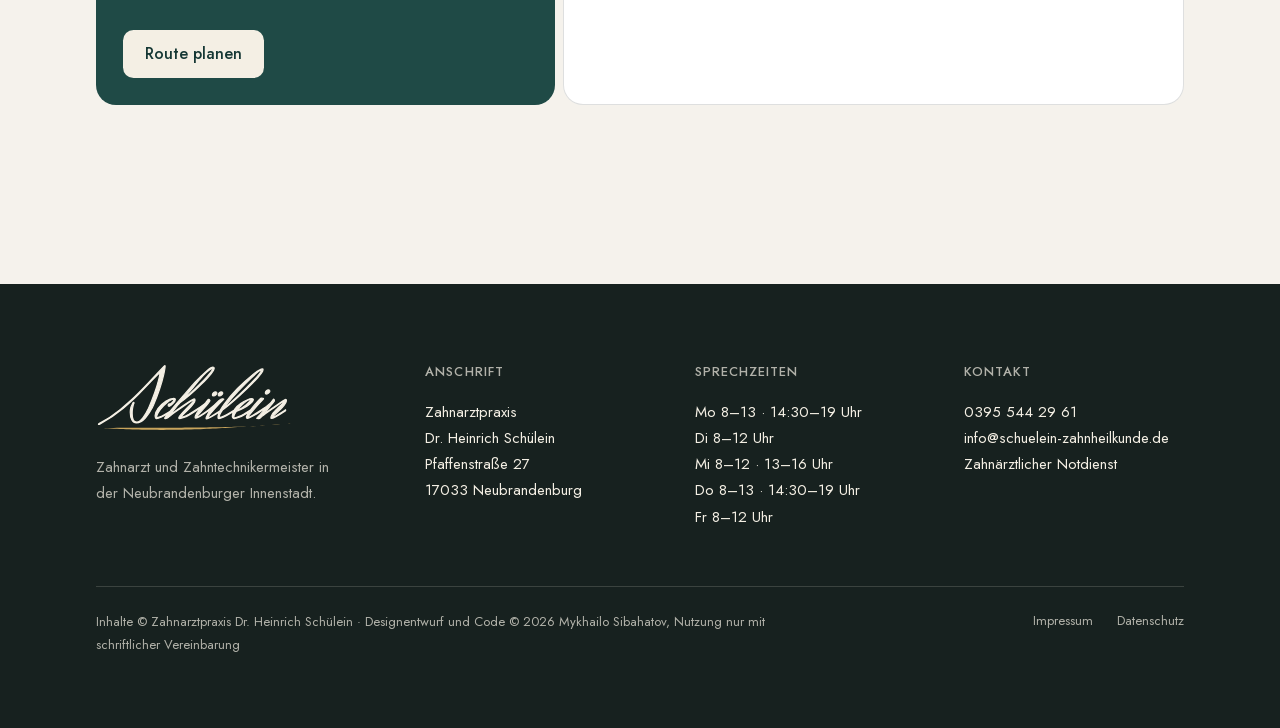
==== commit 4ae864cb: "Tighter card padding on laptops; own small-card padding for team and quotes" ====
--- a/index.html
+++ b/index.html
@@ -19,14 +19,14 @@
   <link rel="apple-touch-icon" href="assets/apple-touch-icon.png">
   <link rel="preload" href="fonts/newsreader.woff2" as="font" type="font/woff2" crossorigin>
   <link rel="preload" href="fonts/jost-latin.woff2" as="font" type="font/woff2" crossorigin>
-  <link rel="stylesheet" href="css/styles.css?v=20260924b">
+  <link rel="stylesheet" href="css/styles.css?v=20260924c">
   <script>
     /* freeze the viewport unit before first paint — refreshed on width change only */
     document.documentElement.classList.add('js');
     window.__vhPx = window.innerHeight;
     document.documentElement.style.setProperty('--vh', (window.__vhPx * 0.01) + 'px');
   </script>
-  <script src="js/main.js?v=20260924b" defer></script>
+  <script src="js/main.js?v=20260924c" defer></script>
 </head>
 <body>
   <svg width="0" height="0" style="position:absolute" aria-hidden="true">
--- a/css/styles.css
+++ b/css/styles.css
@@ -75,7 +75,8 @@
   --head-gap:   clamp(2.5rem, 1.5rem + 3vw, 4.5rem);    /* section head → content */
   --block-gap:  clamp(2.5rem, 1.5rem + 3vw, 4rem);      /* block → block inside a section */
   --col-gap:    clamp(2rem, .75rem + 4.5vw, 5.5rem);    /* two-column layouts */
-  --card-pad:   clamp(1.125rem, .6rem + 2.2vw, 2.5rem);  /* ~18px on phones → 40px wide */
+  --card-pad:   clamp(1.125rem, .8rem + 1.1vw, 1.75rem);  /* 18px on phones → 28px wide */
+  --card-pad-s: clamp(1rem, .85rem + .5vw, 1.25rem);    /* small cards (team, quotes): 16 → 20px */
   --card-gap:   clamp(1rem, .8rem + .8vw, 1.25rem);     /* photo → text, blocks inside a card */
   --stack:      1.25rem;                                /* eyebrow / title / lead */
 
@@ -512,7 +513,7 @@
 .member--lead .member__photo { background: var(--petrol); color: var(--on-dark); }
 .member--lead .member__photo > svg { width: 78%; overflow: visible; }
 .member--lead .sig__stroke { fill: var(--brass); }
-.member__body { display: grid; gap: .5rem; align-content: start; padding: var(--card-gap) calc(var(--card-pad) - var(--inset)) calc(var(--card-pad) - var(--inset)); }
+.member__body { display: grid; gap: .5rem; align-content: start; padding: var(--card-gap) calc(var(--card-pad-s) - var(--inset)) calc(var(--card-pad-s) - var(--inset)); }
 .member__kicker { font-size: var(--fs-ui); font-weight: 500; letter-spacing: .08em; text-transform: uppercase; color: var(--brass-text); }
 .member__role h3 { font-family: var(--serif); font-size: var(--fs-h3); font-weight: 600; line-height: 1.2; letter-spacing: -.01em; }
 .member__text p { font-size: var(--fs-small); color: var(--muted); }
@@ -608,7 +609,7 @@
   line-height: 1.12; letter-spacing: -.02em; text-wrap: balance;
 }
 .quotes { display: grid; grid-template-columns: repeat(4, minmax(0, 1fr)); gap: .5rem; }
-.quotes .quote { padding: var(--card-pad); background: var(--cell); border-radius: var(--card-r); }
+.quotes .quote { padding: var(--card-pad-s); background: var(--cell); border-radius: var(--card-r); }
 
 /* ==========================================================================
    Sprechzeiten — the week to scale (8 – 19 Uhr), today marked
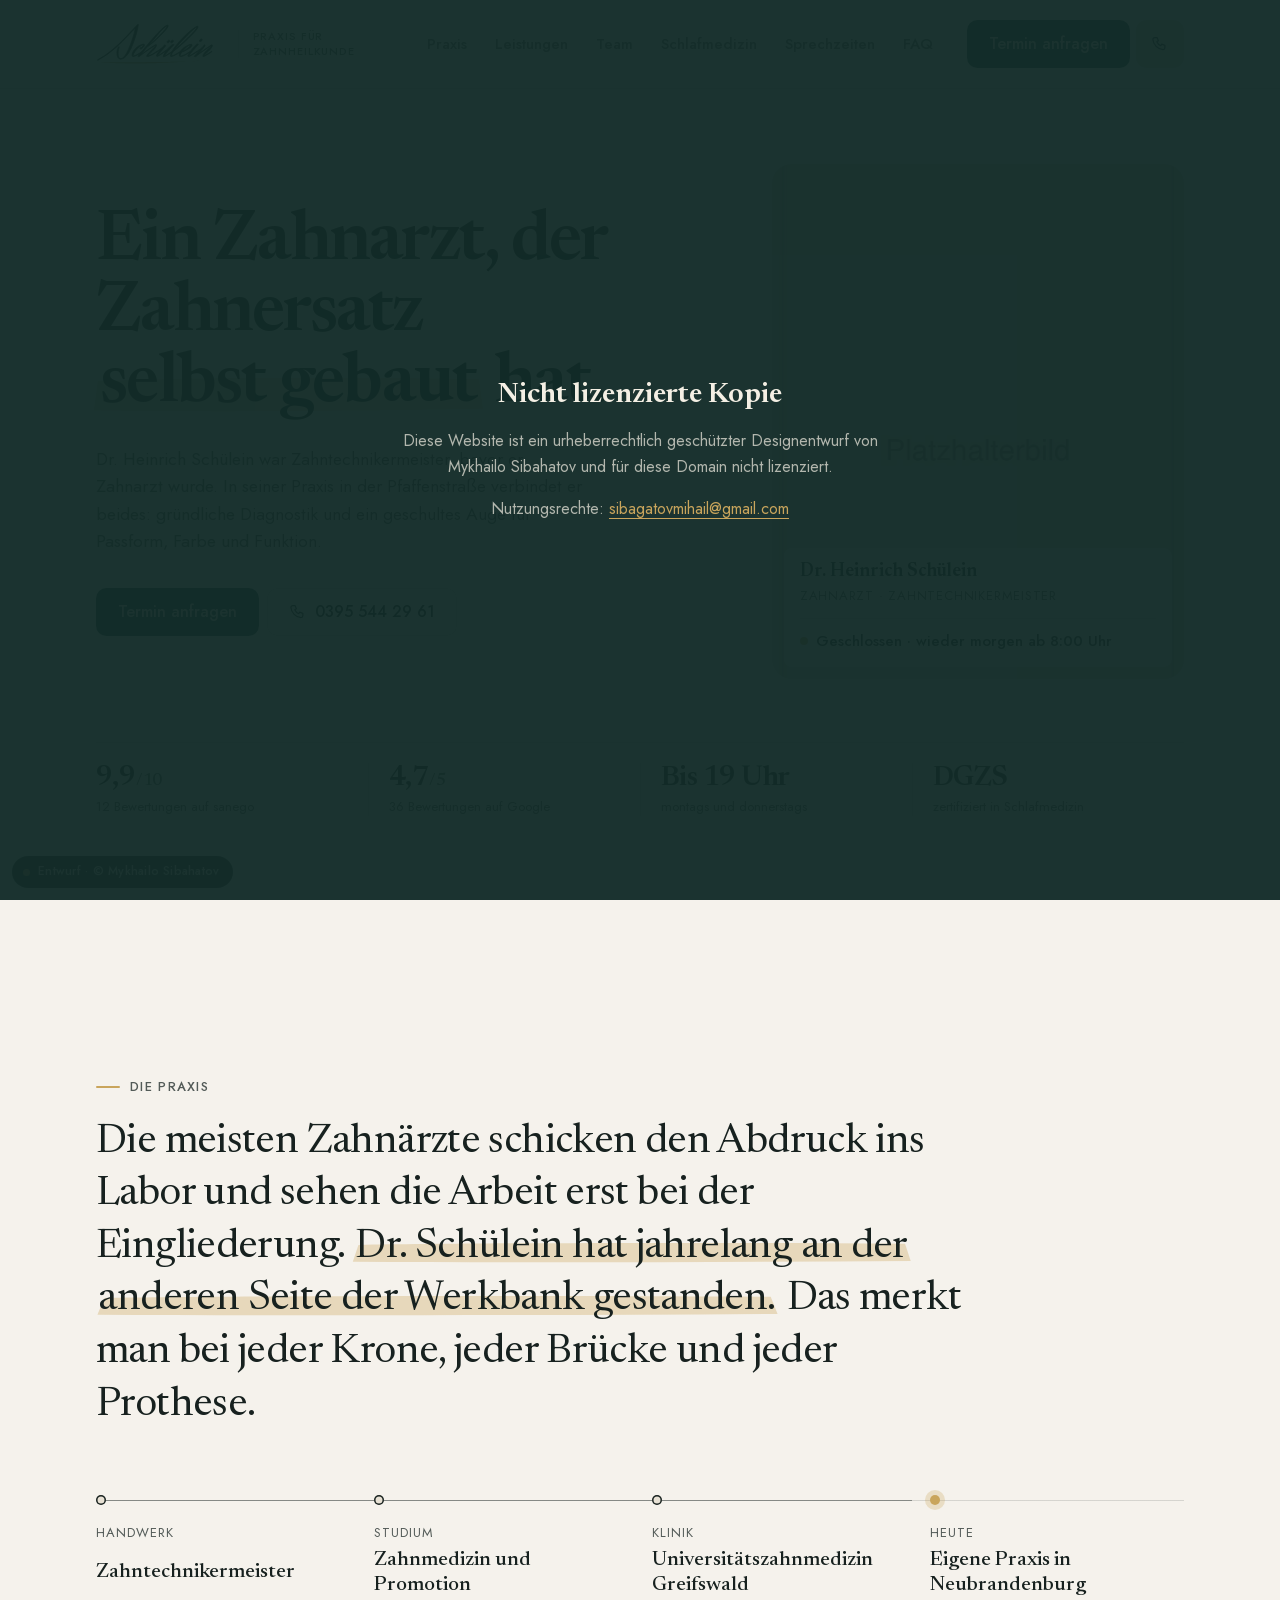
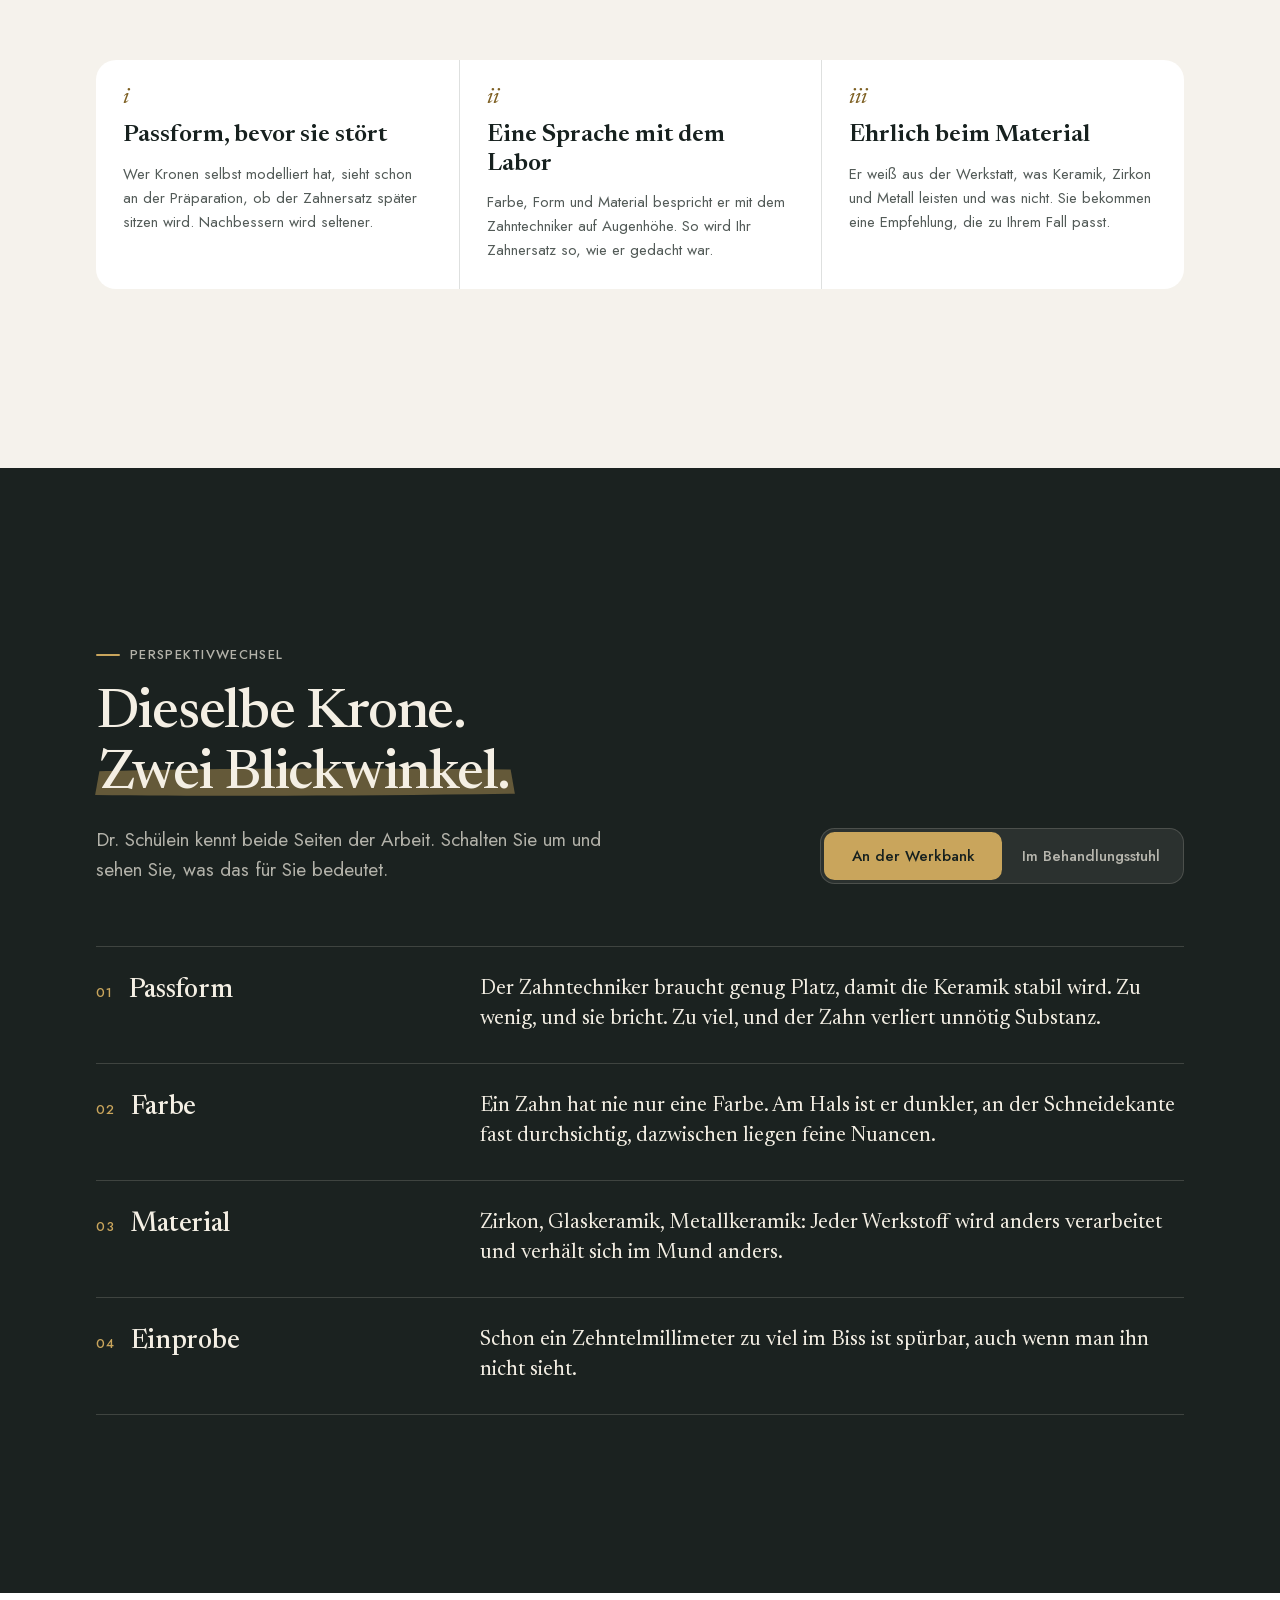
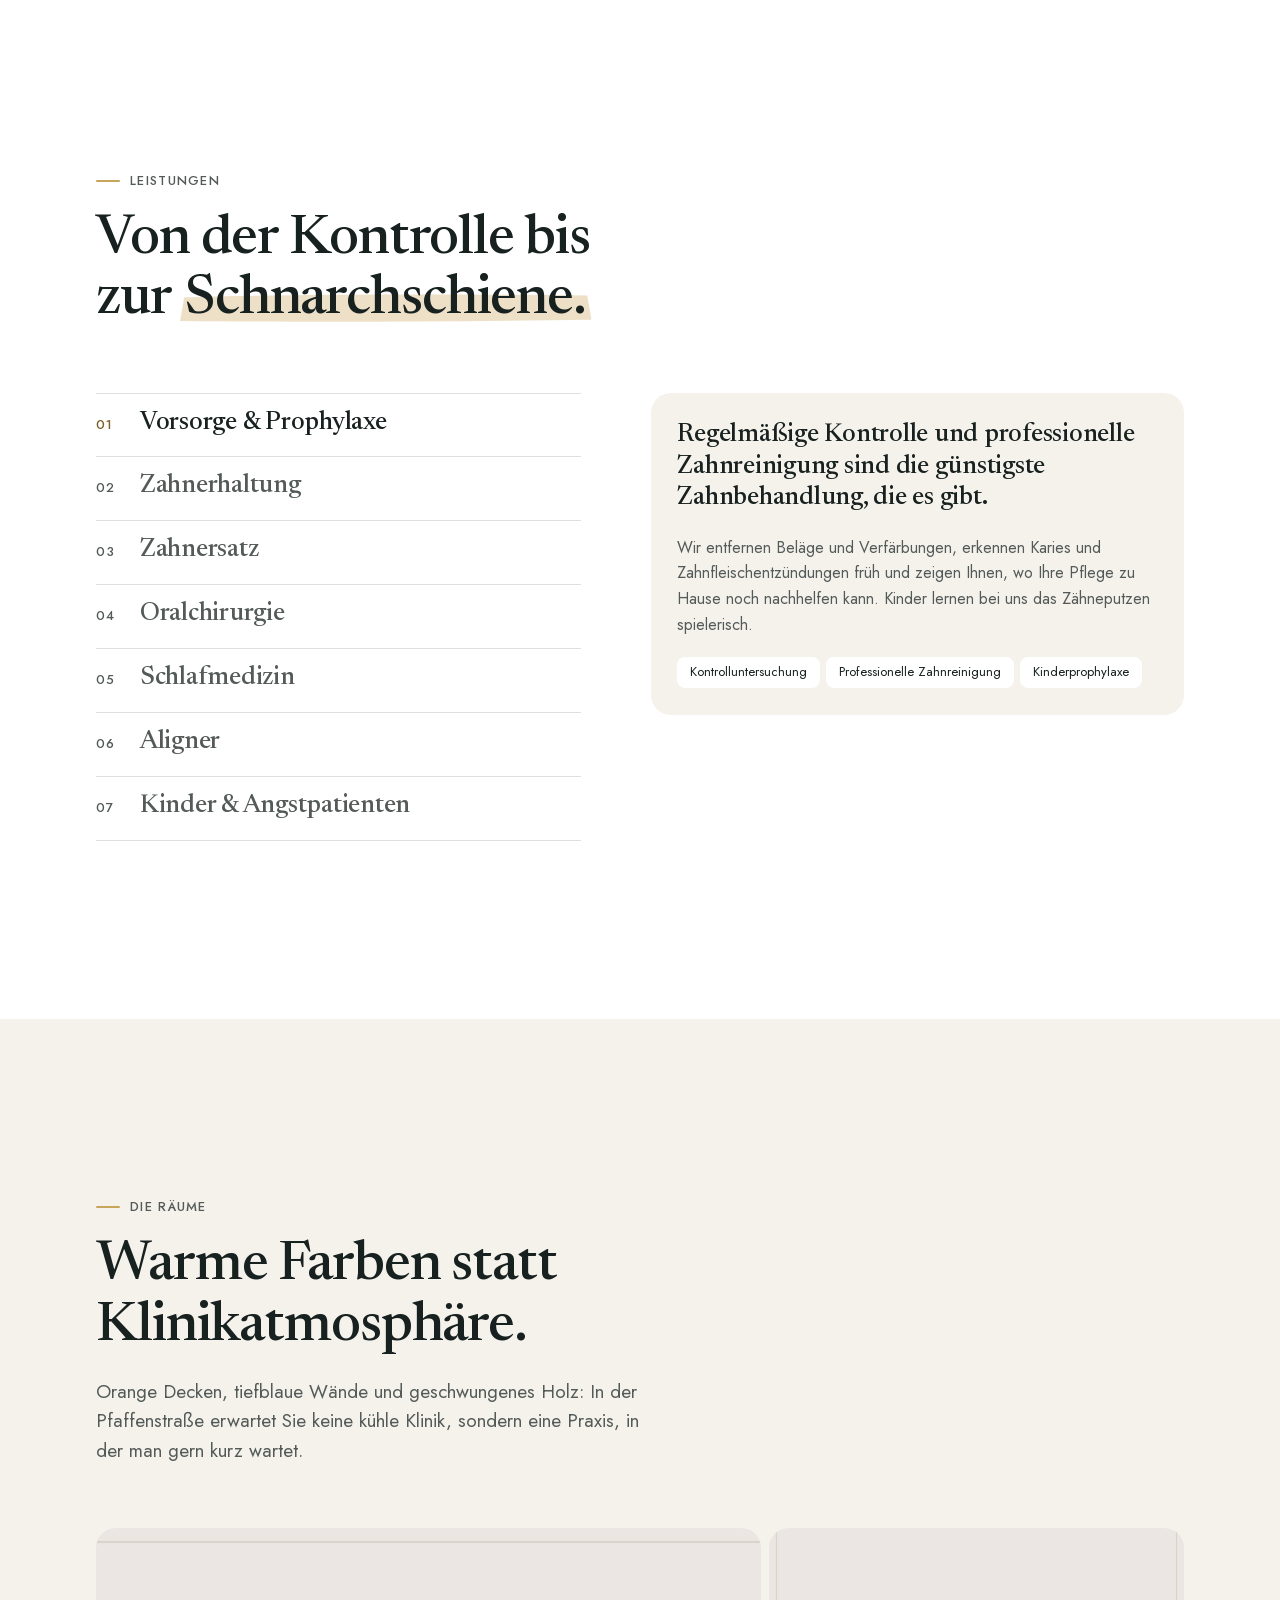
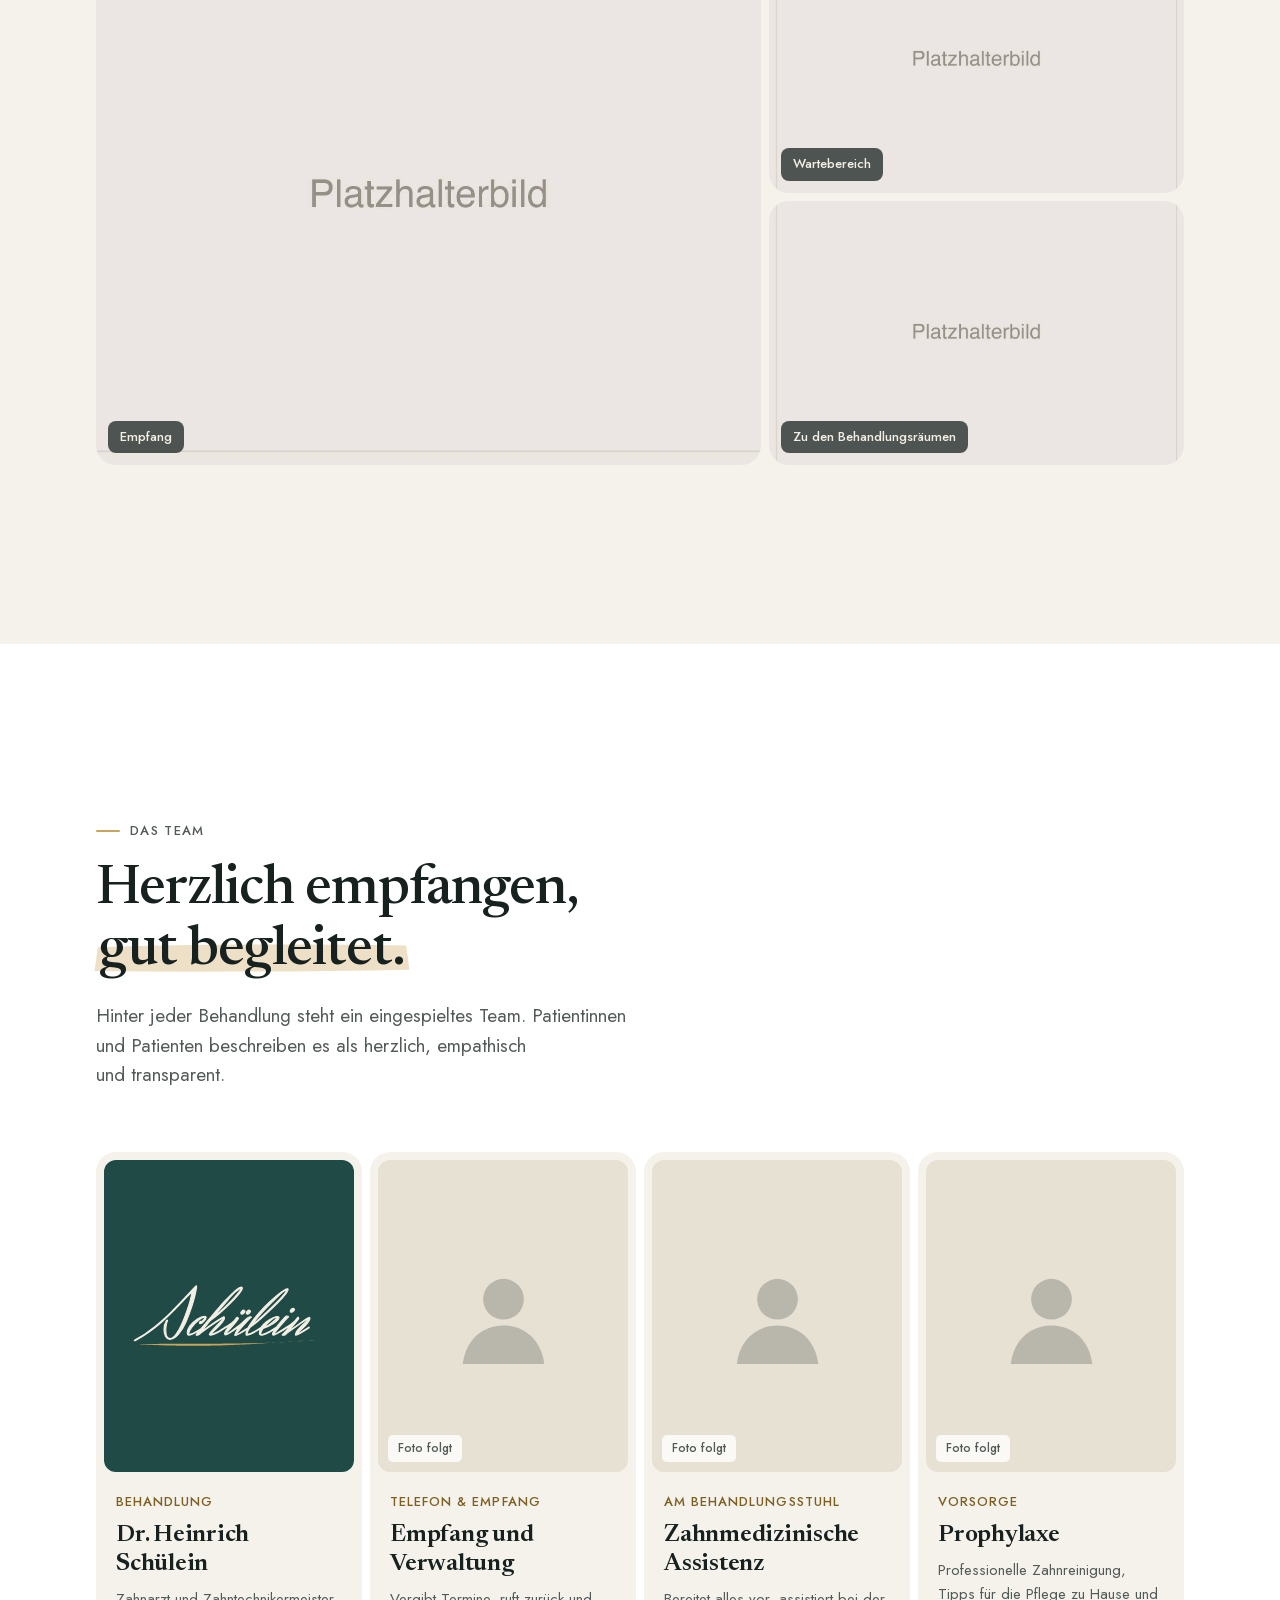
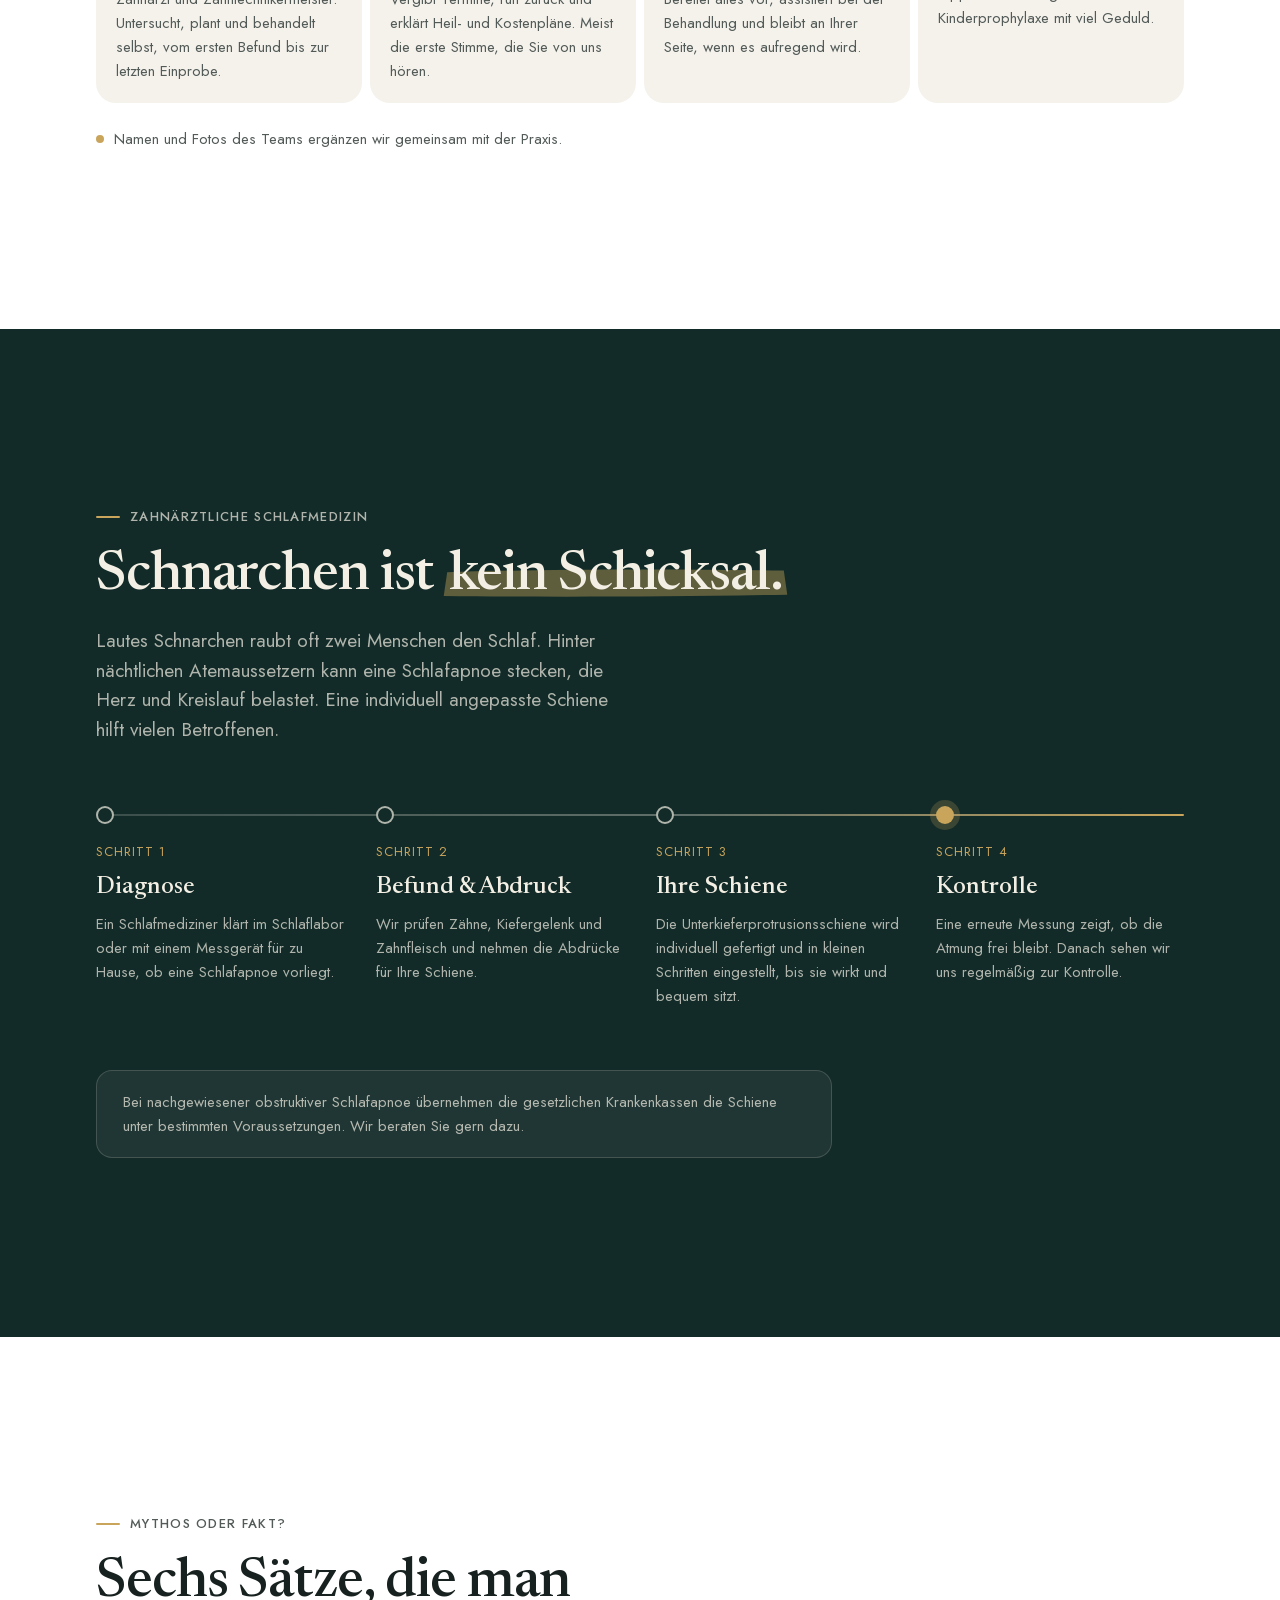
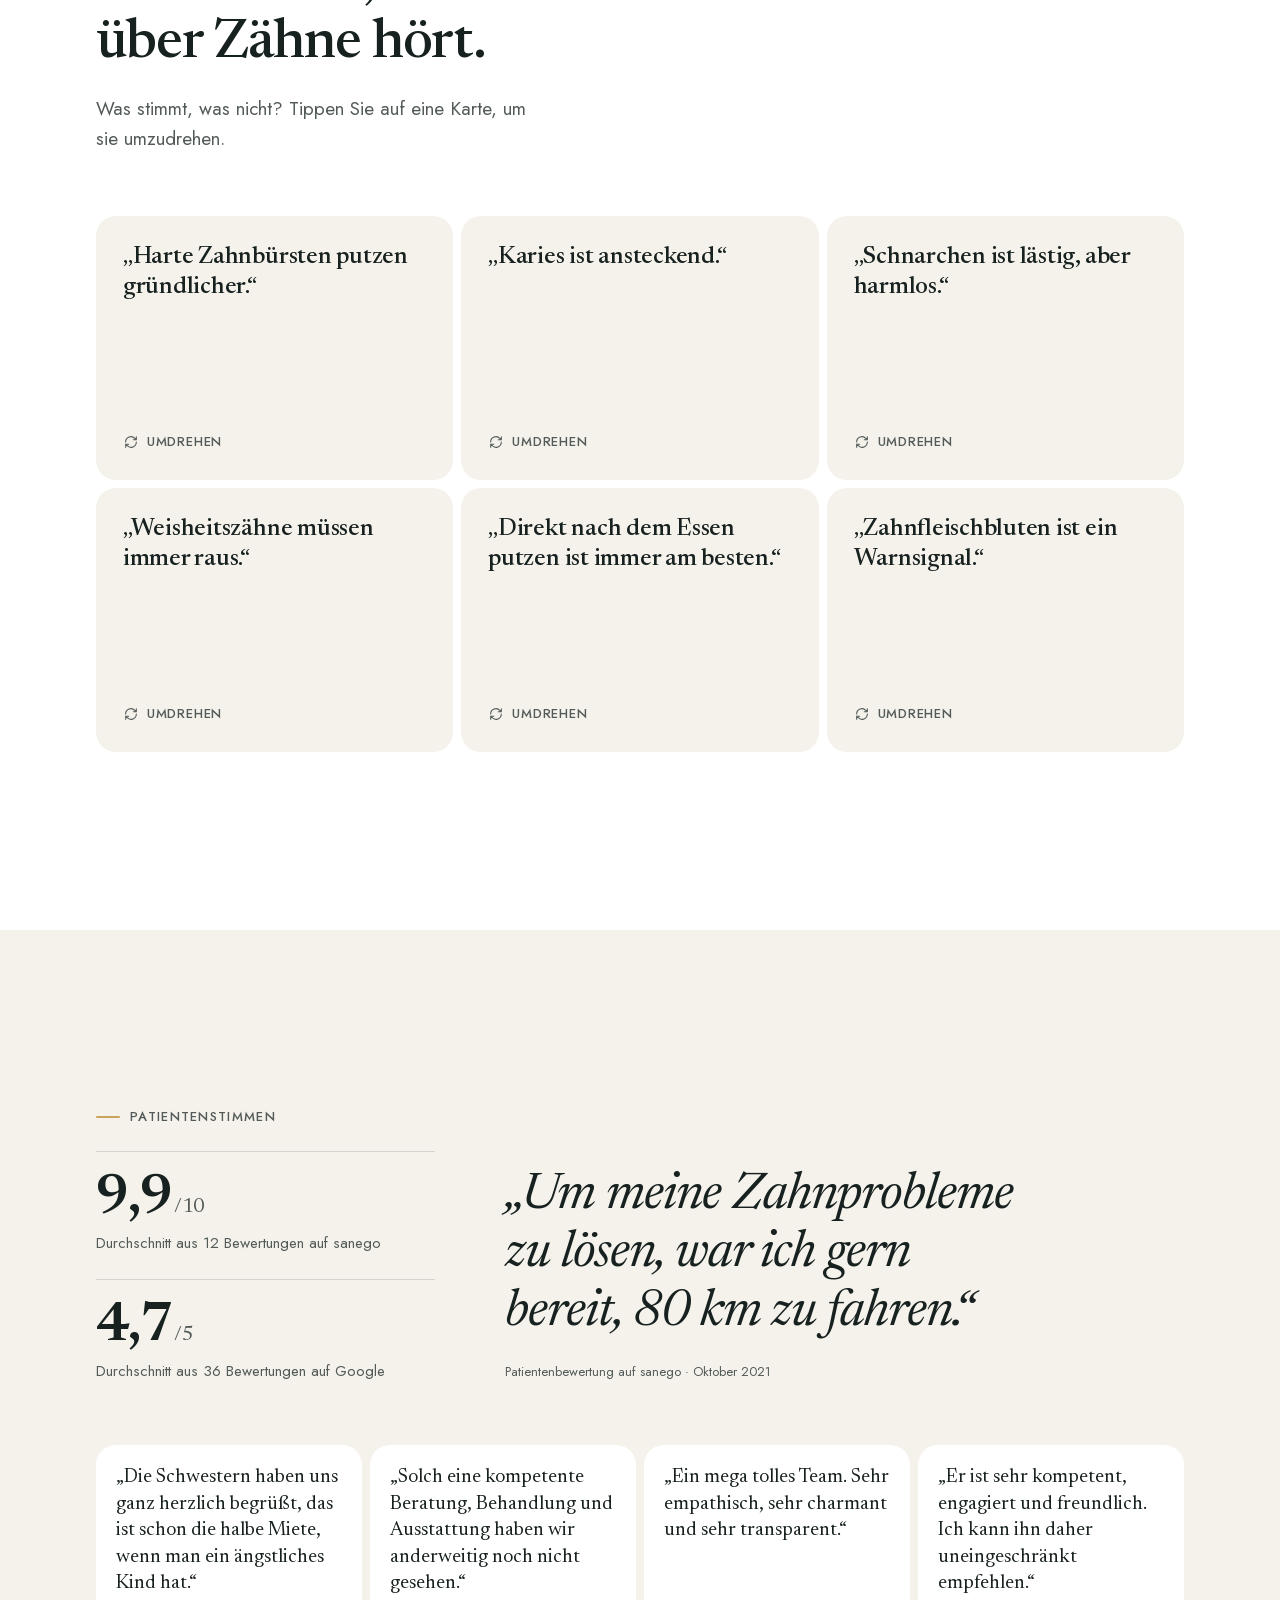
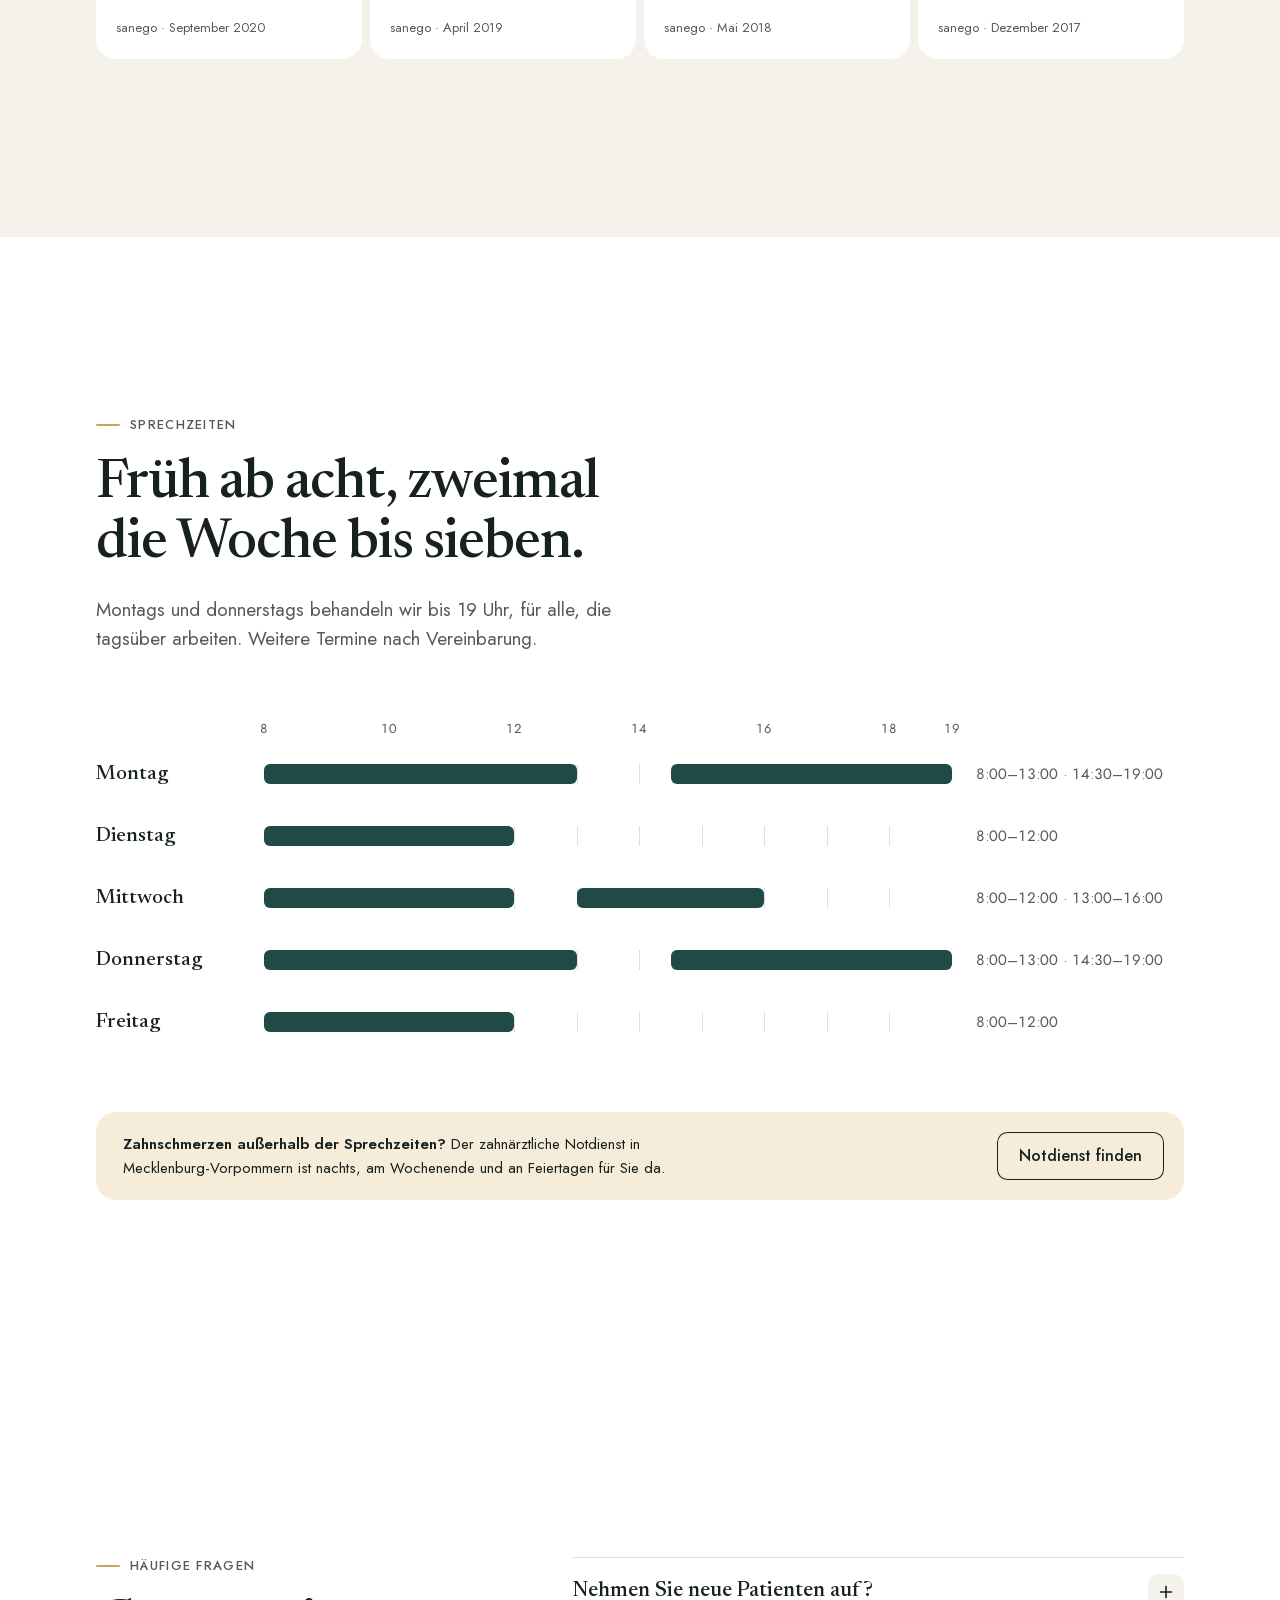
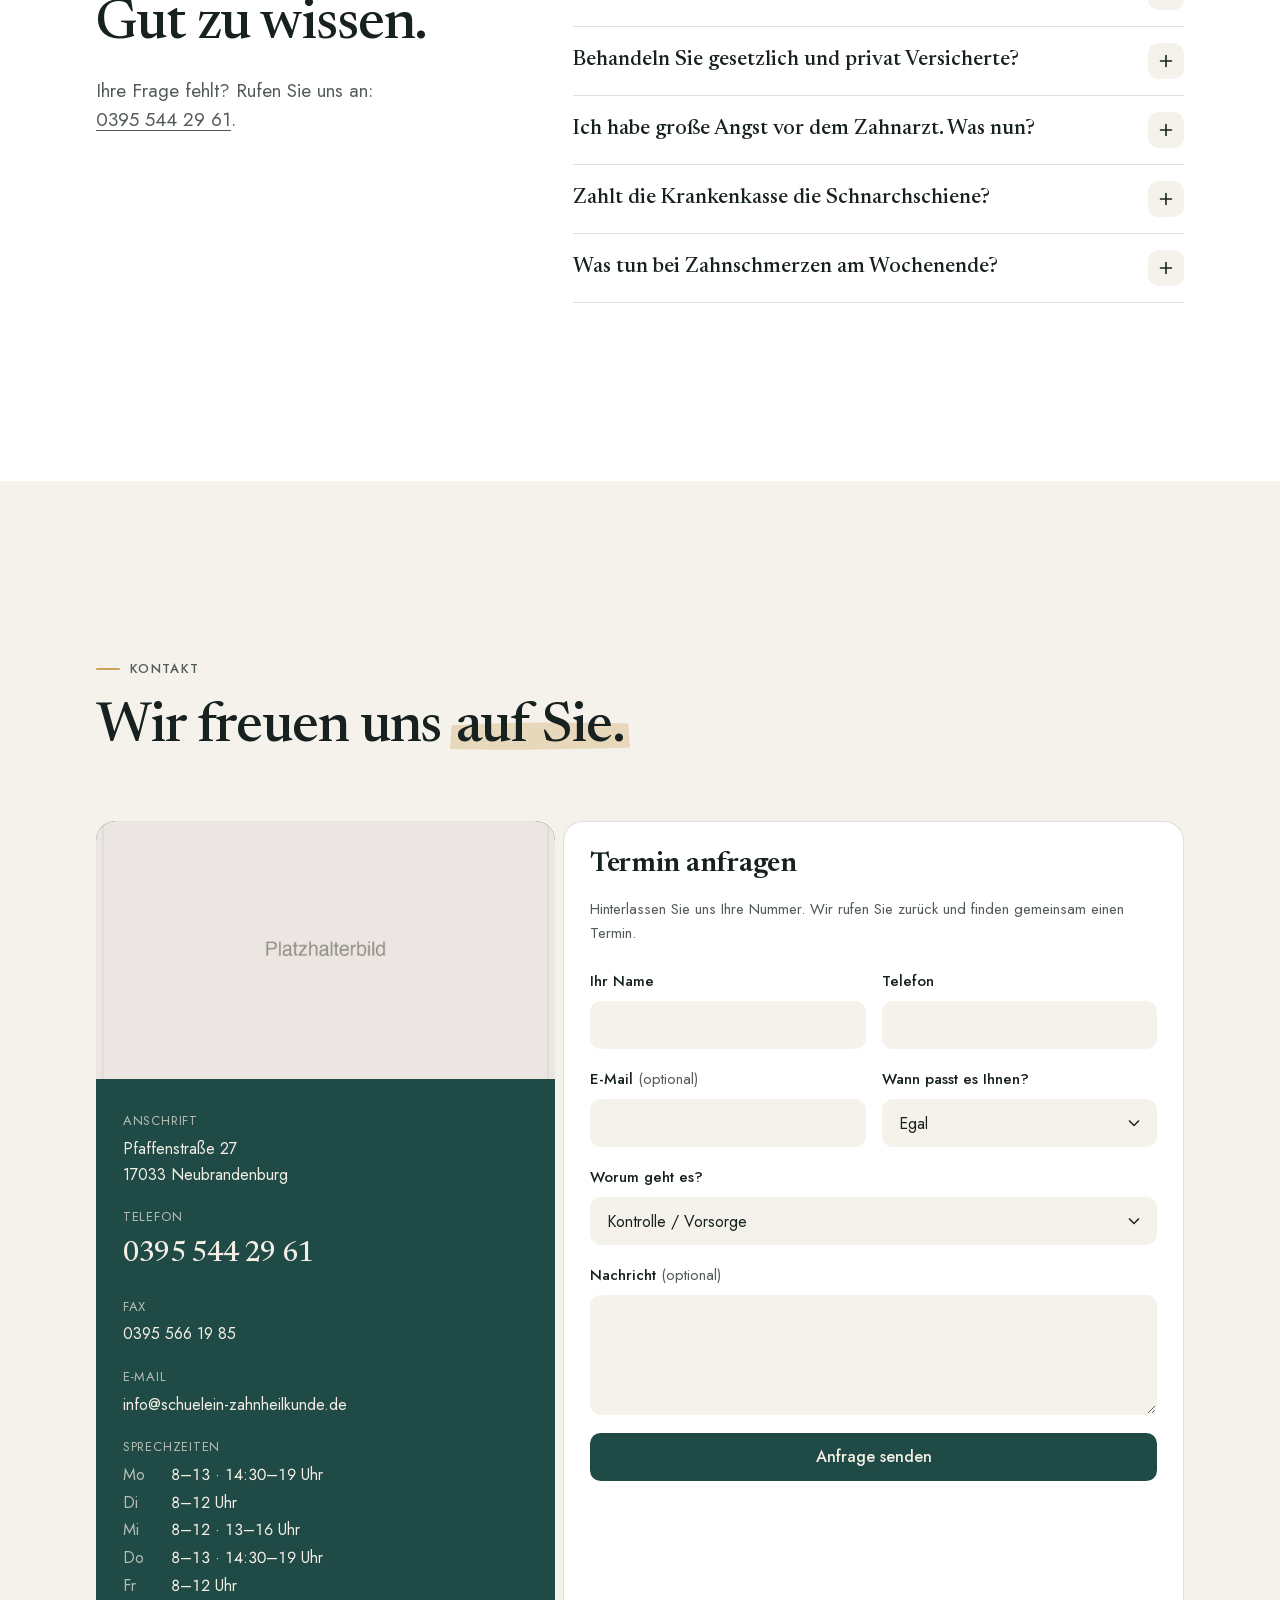
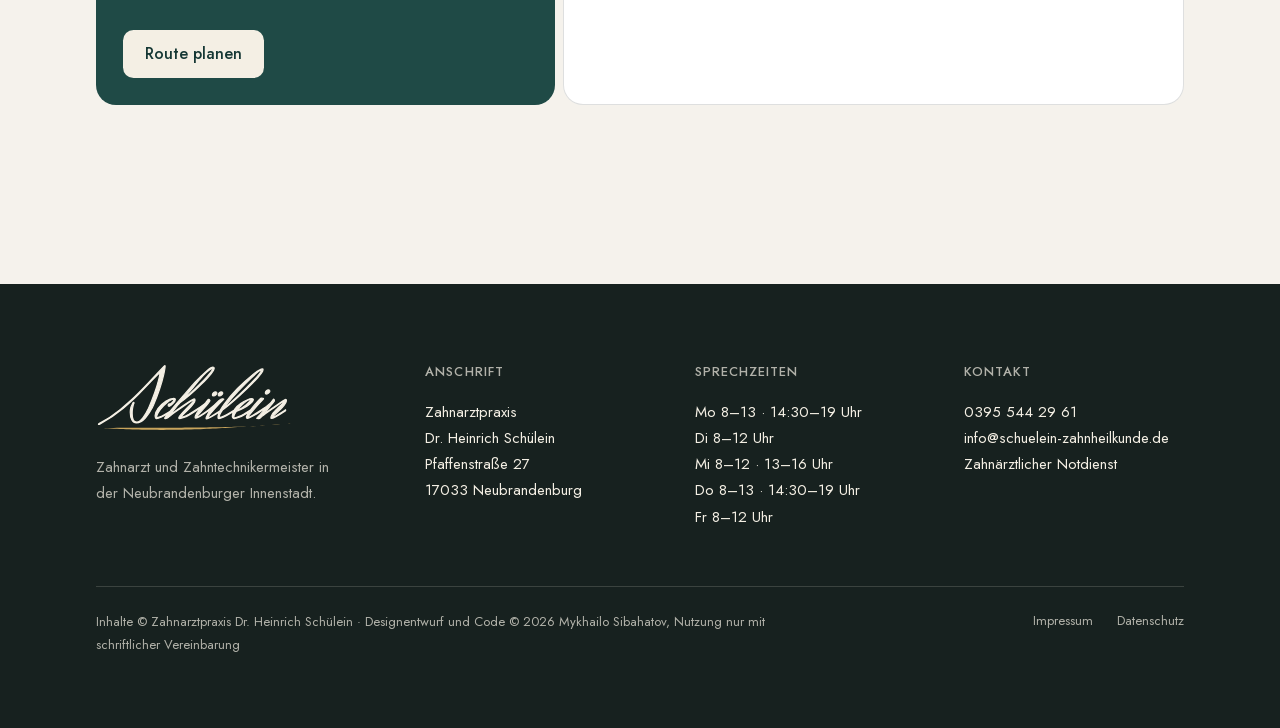
==== commit dbf0c2f5: "Entwurf: Fotos durch Platzhalter ersetzt, Impressum von Vias Media Alle Fotos sind neutrale Platzhal" ====
--- a/index.html
+++ b/index.html
@@ -723,7 +723,7 @@
       </div>
       <div class="footer__bottom">
         <p>Inhalte © Zahnarztpraxis Dr. Heinrich Schülein · Designentwurf und Code © 2026 Mykhailo Sibahatov, Nutzung nur mit schriftlicher Vereinbarung</p>
-        <nav class="footer__legal" aria-label="Rechtliches"><a href="#">Impressum</a><a href="#">Datenschutz</a></nav>
+        <nav class="footer__legal" aria-label="Rechtliches"><a href="impressum.html">Impressum</a><a href="#">Datenschutz</a></nav>
       </div>
     </div>
   </footer>
